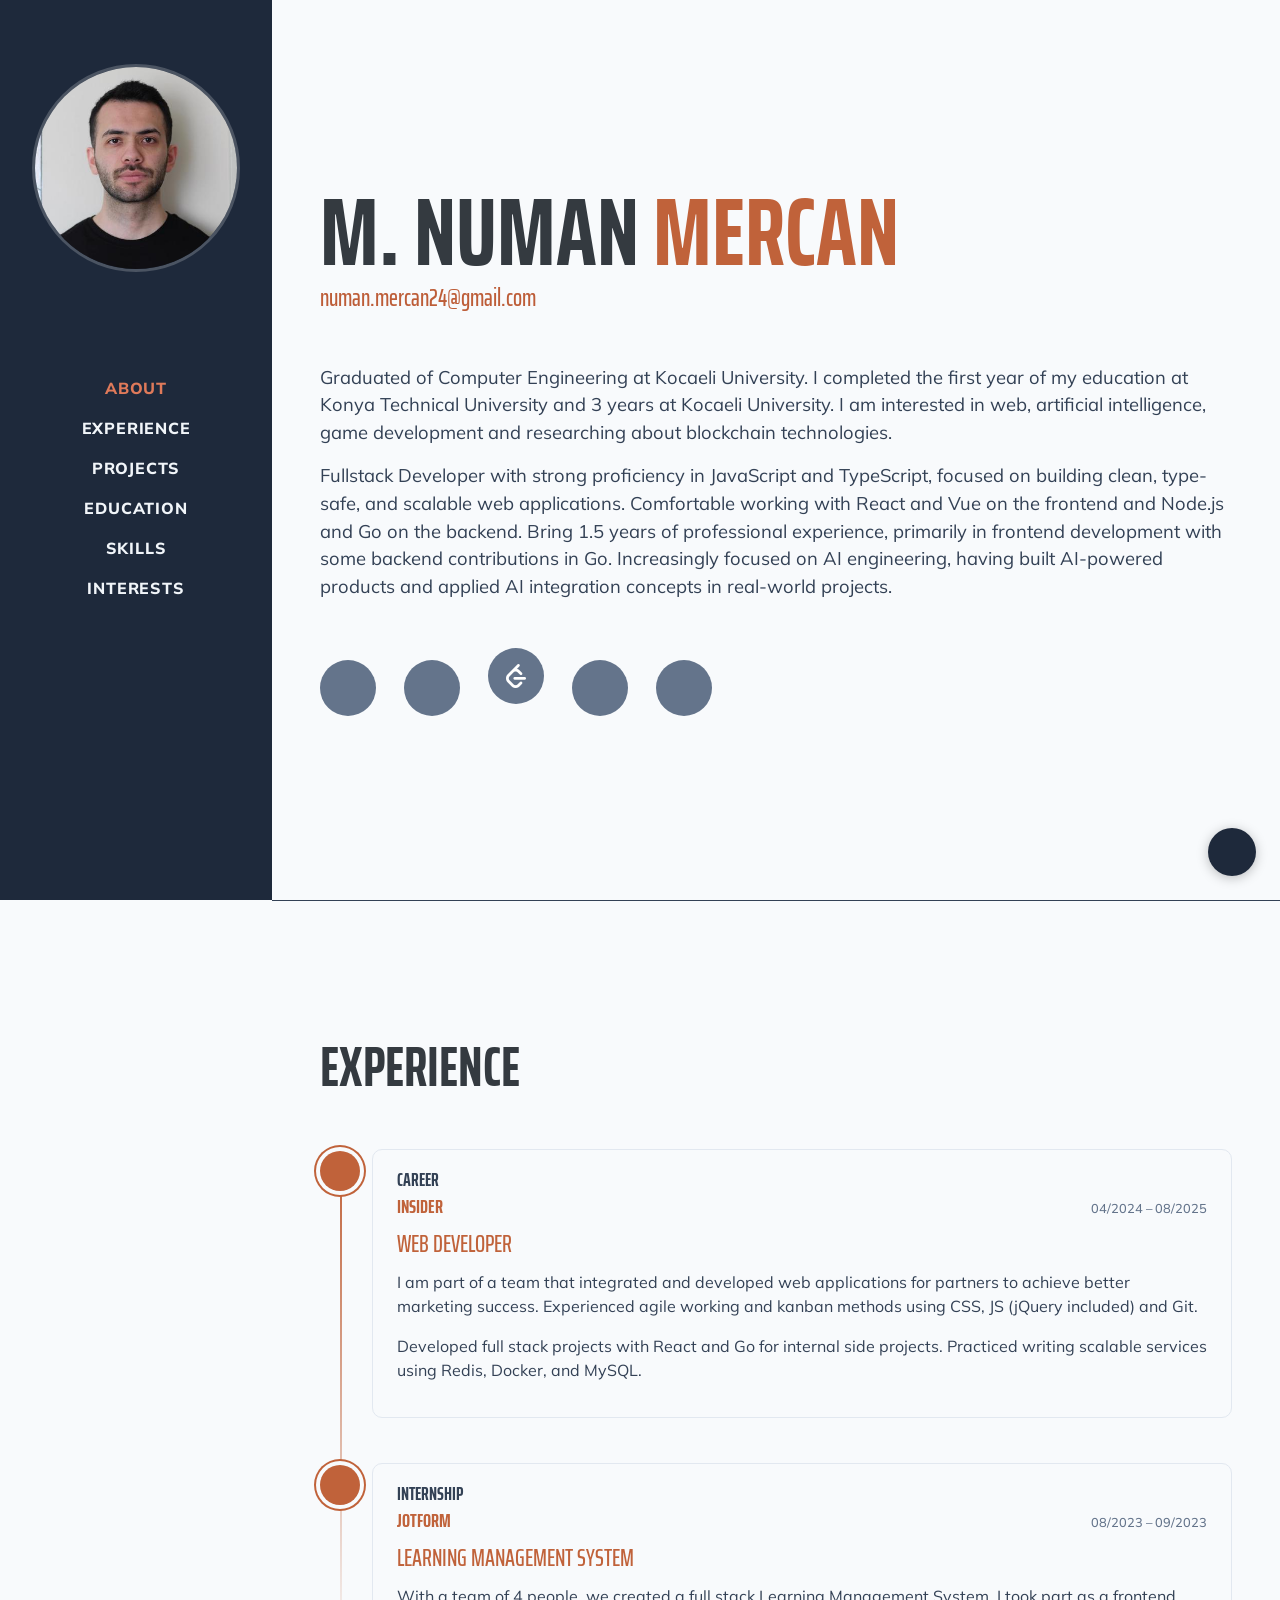
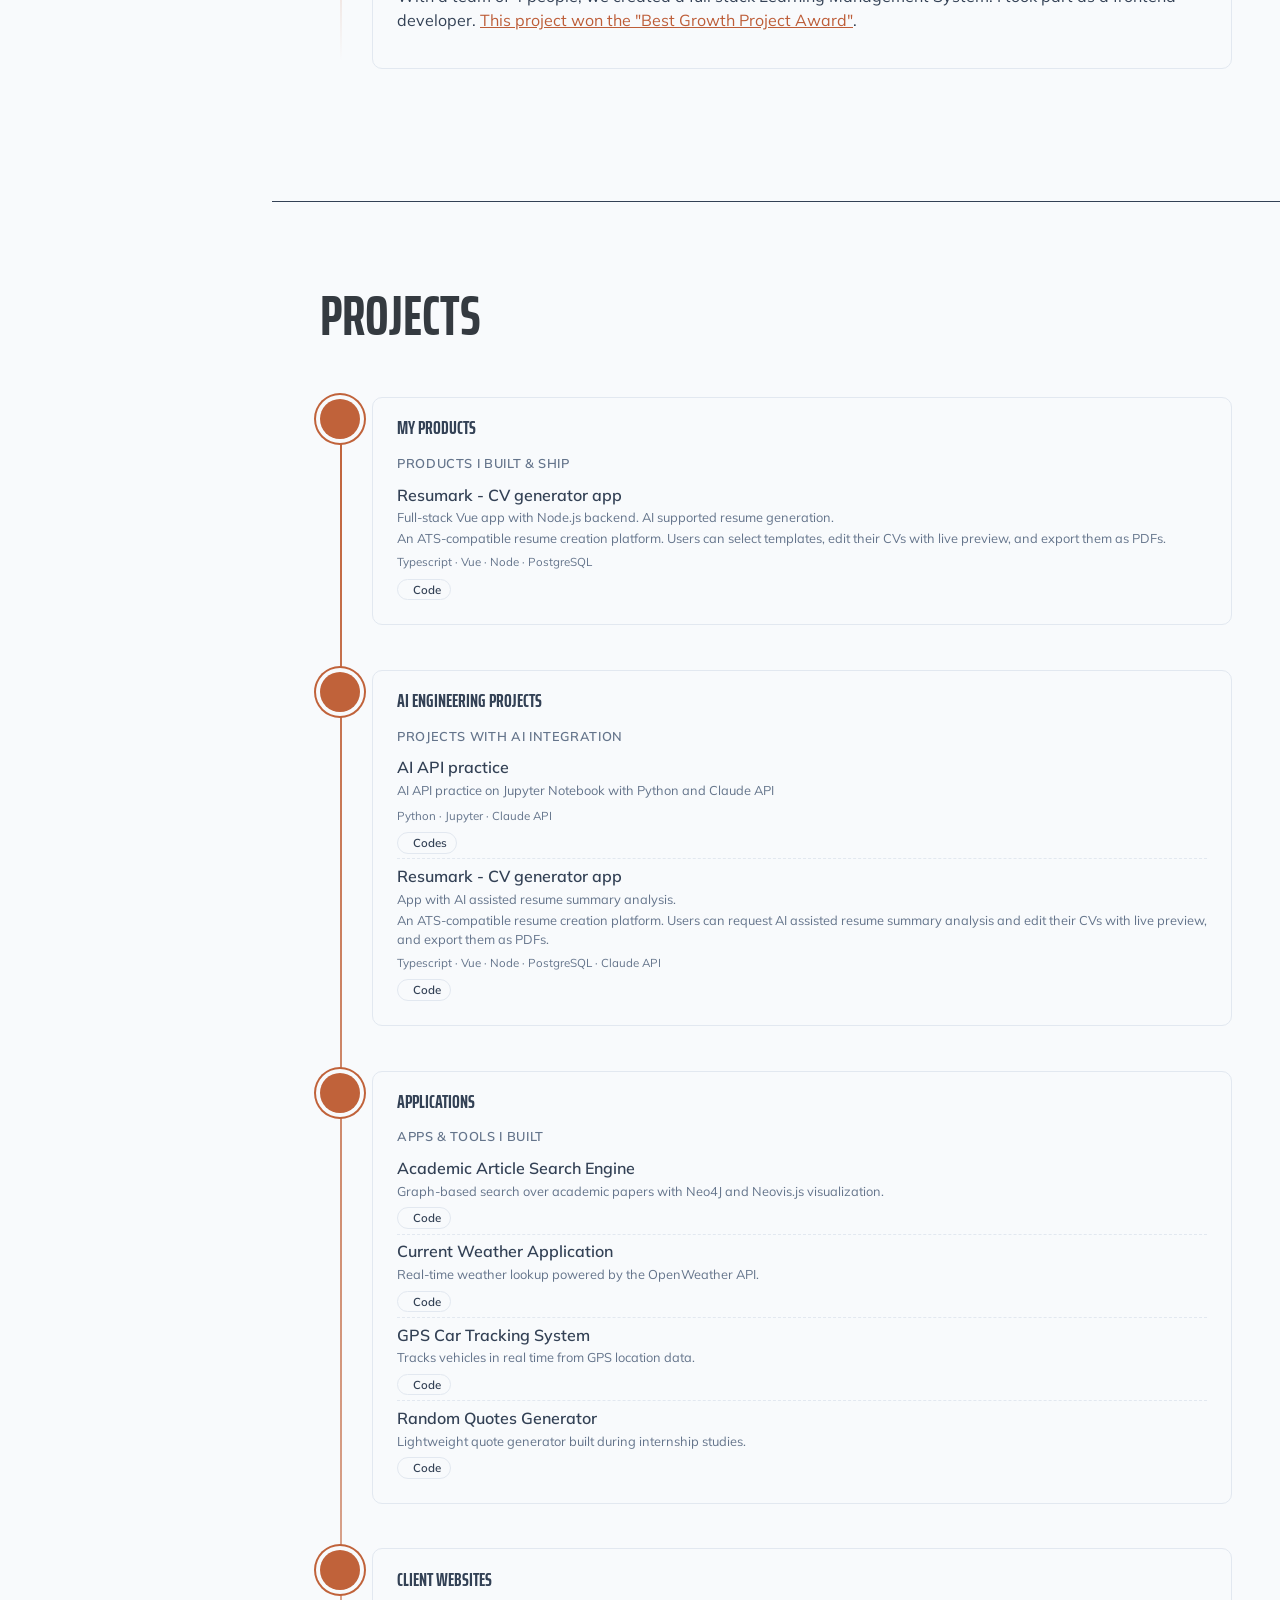
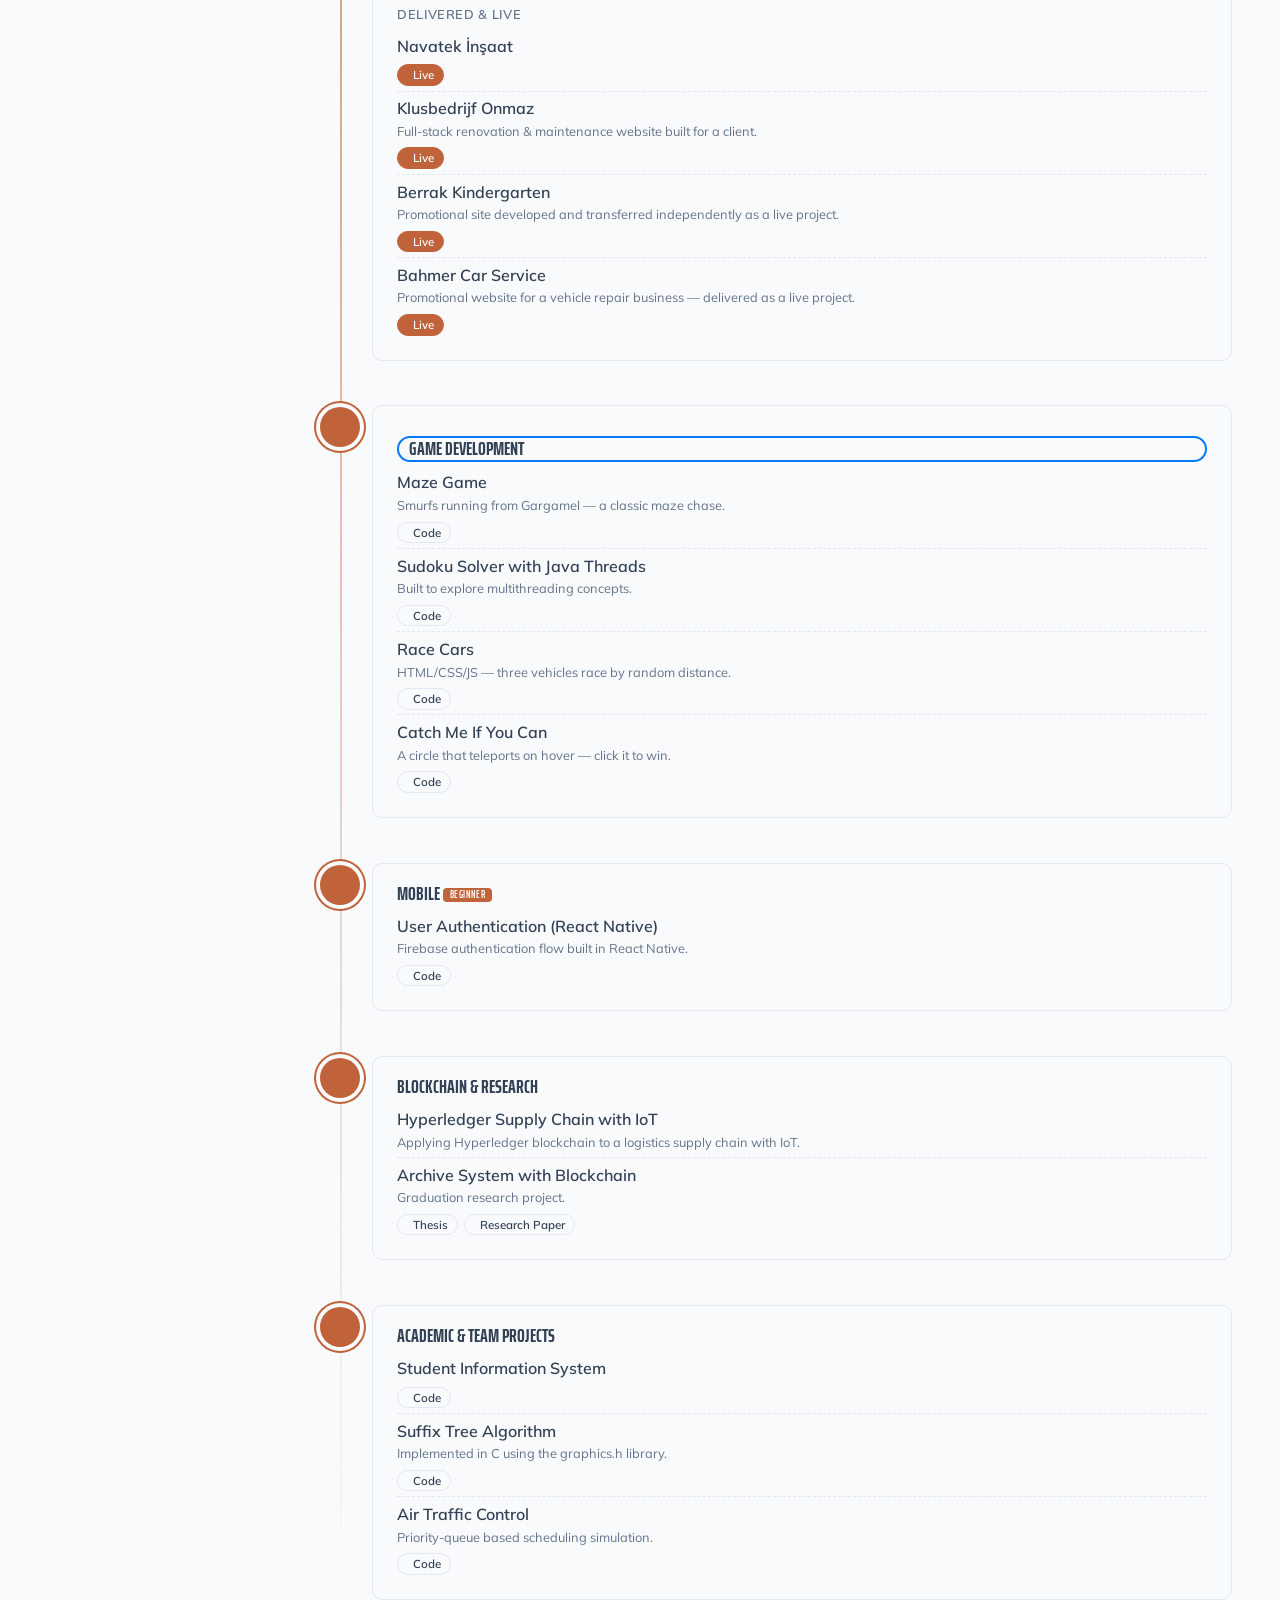
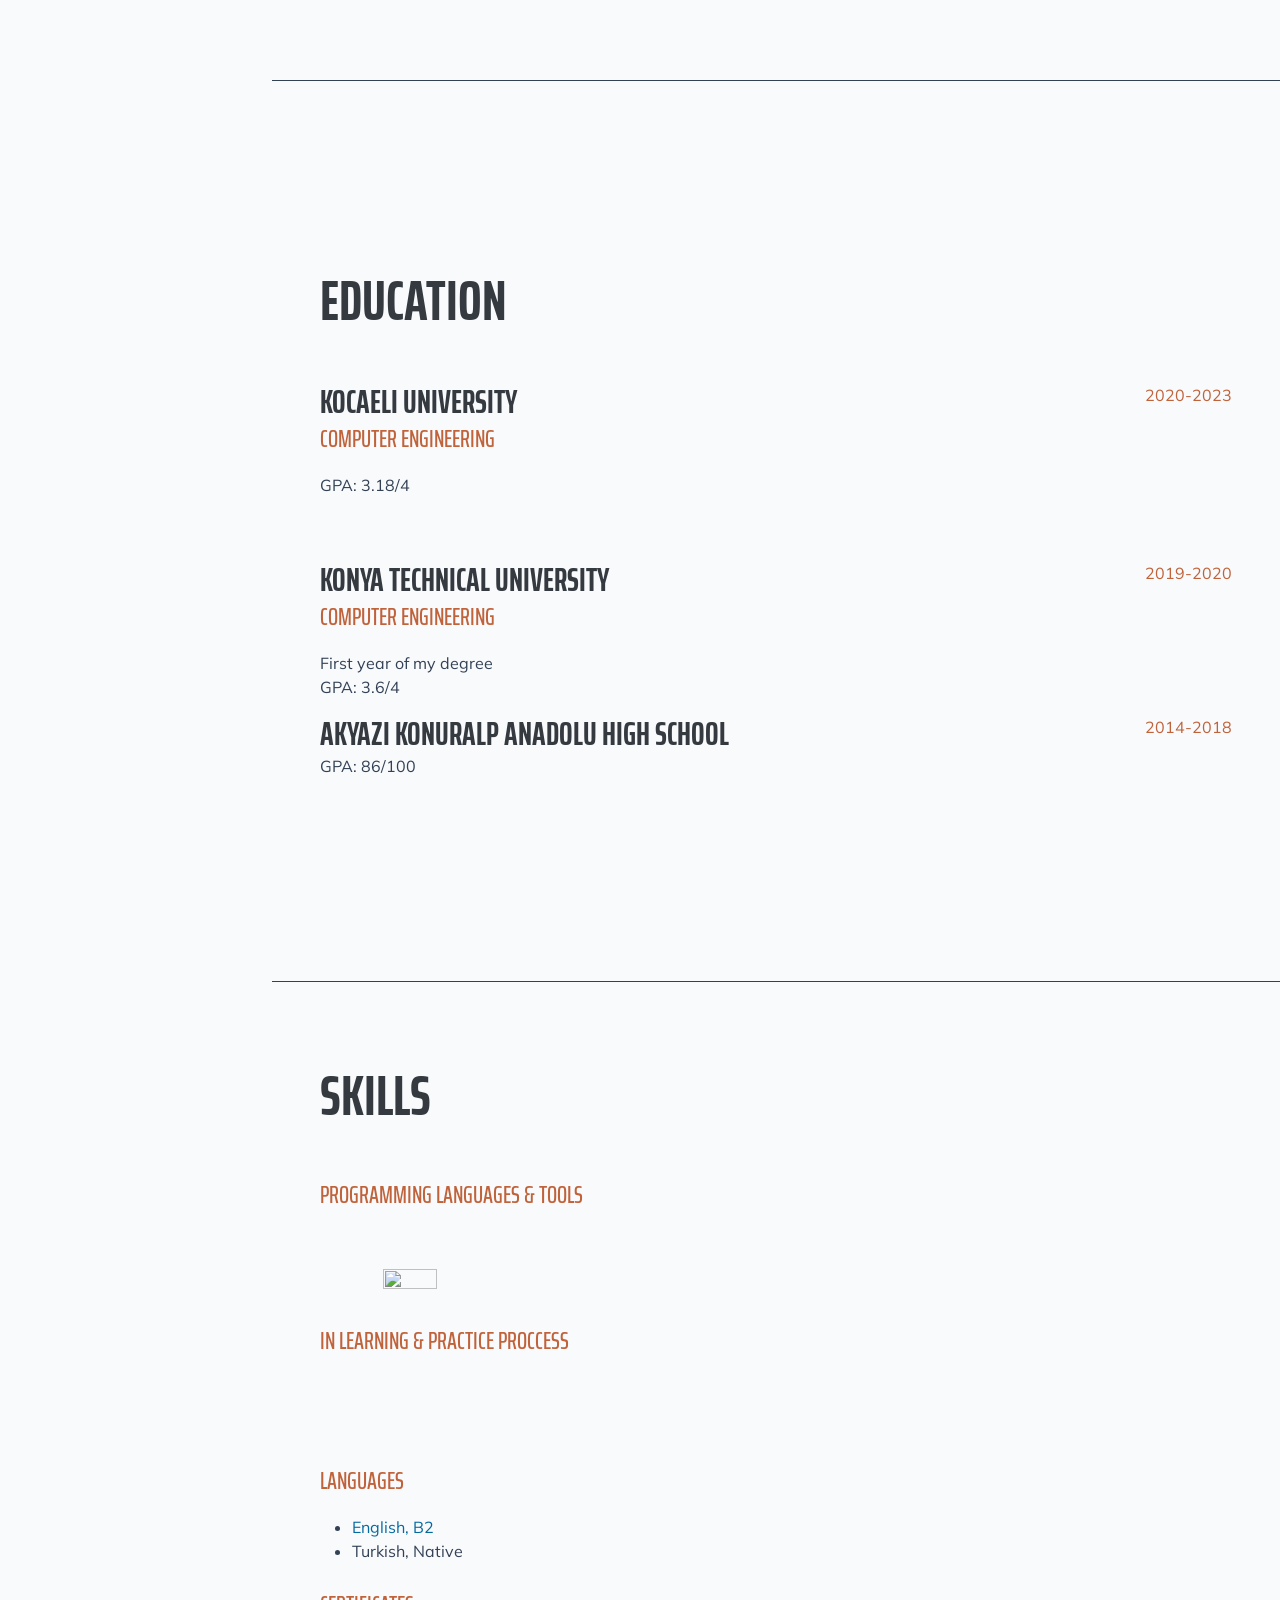
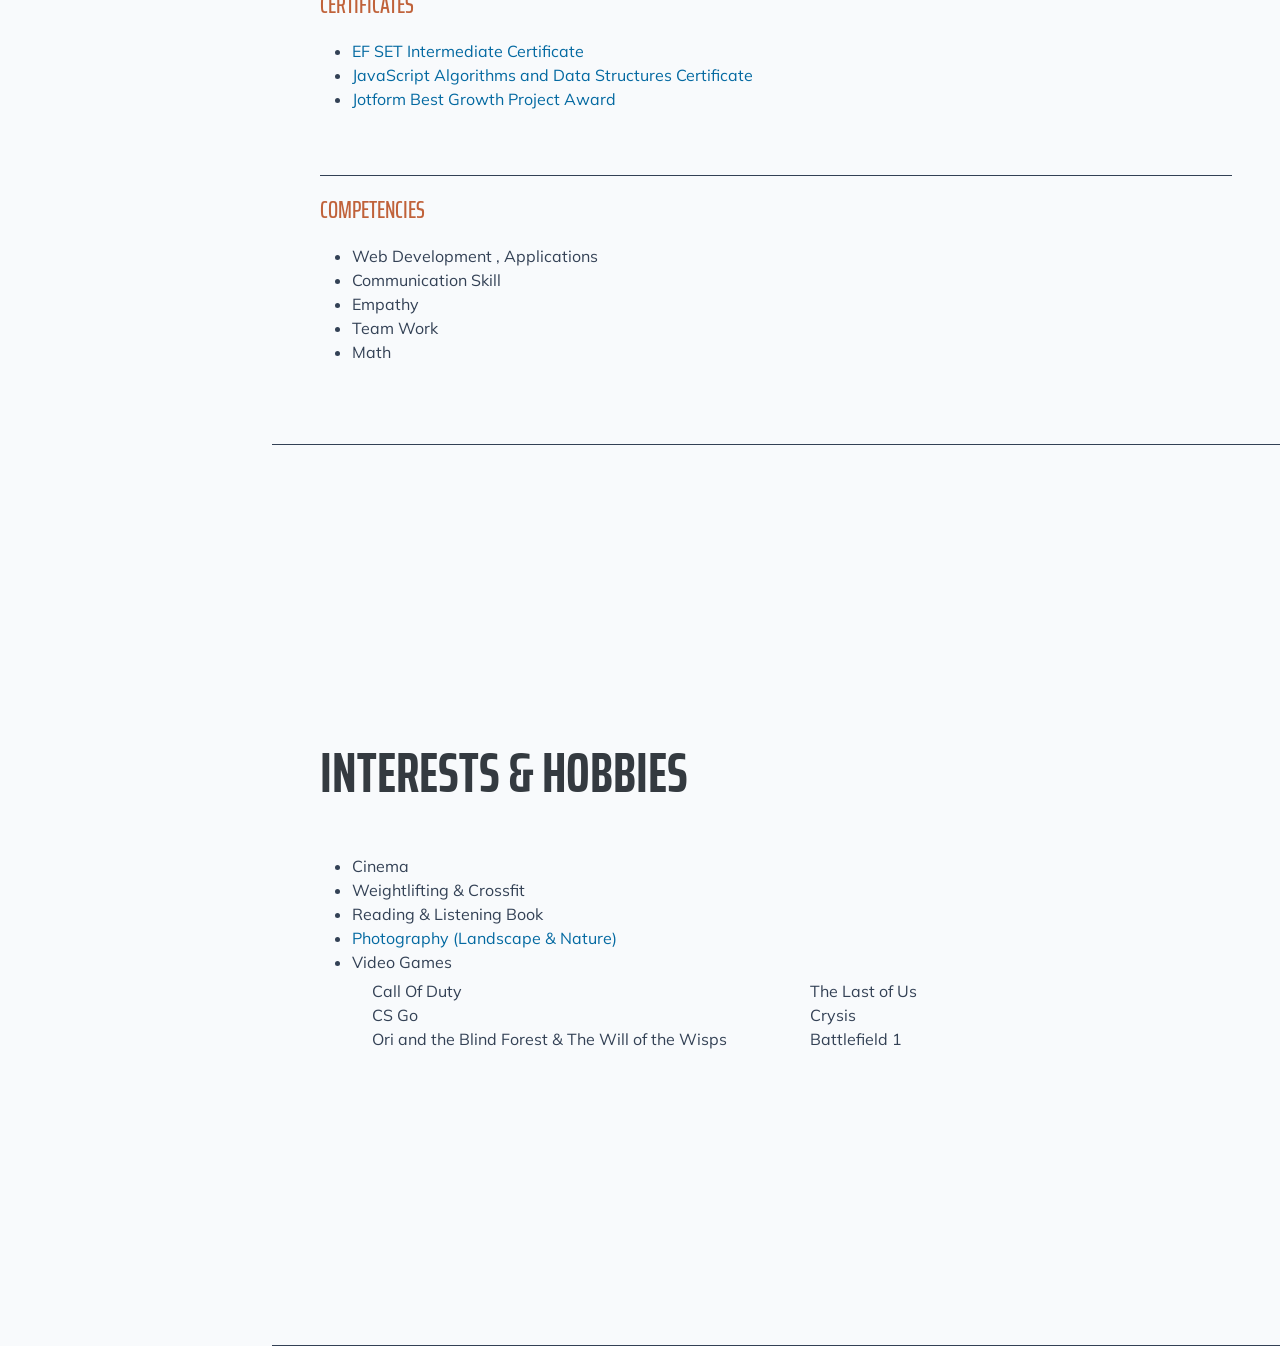
==== index.html @ 76cd4300 "chore: AI eng section icons changed" ====
<!doctype html>
<html lang="en">
  <head>
    <meta charset="utf-8" />
    <meta
      name="viewport"
      content="width=device-width, initial-scale=1, shrink-to-fit=no"
    />
    <meta name="description" content="" />
    <meta name="author" content="" />
    <title>My Portfolio</title>
    <link rel="icon" type="image/x-icon" href="assets/img/favicon.ico" />
    <!-- Font Awesome icons (free version)-->
    <script
      src="https://use.fontawesome.com/releases/v6.1.0/js/all.js"
      crossorigin="anonymous"
    ></script>
    <!-- Google fonts-->
    <link
      href="https://fonts.googleapis.com/css?family=Saira+Extra+Condensed:500,700"
      rel="stylesheet"
      type="text/css"
    />
    <link
      href="https://fonts.googleapis.com/css?family=Muli:400,400i,800,800i"
      rel="stylesheet"
      type="text/css"
    />
    <link
      href="https://cdn.jsdelivr.net/npm/@coreui/coreui@5.3.1/dist/css/coreui.min.css"
      rel="stylesheet"
      integrity="sha384-PDUiPu3vDllMfrUHnurV430Qg8chPZTNhY8RUpq89lq22R3PzypXQifBpcpE1eoB"
      crossorigin="anonymous"
    />
    <!-- Core theme CSS (includes Bootstrap)-->
    <link href="css/styles.css" rel="stylesheet" />
    <!-- Light/Dark theme overrides -->
    <link href="css/theme.css" rel="stylesheet" />

    <link
      rel="stylesheet"
      href="https://cdn.jsdelivr.net/gh/devicons/devicon@v2.15.1/devicon.min.css"
    />
    <style>
      @keyframes partyColors {
        0% {
          background-color: rgba(255, 0, 0, 0.3);
        }

        20% {
          background-color: rgba(255, 255, 0, 0.3);
        }

        40% {
          background-color: rgba(0, 255, 0, 0.3);
        }

        60% {
          background-color: rgba(0, 255, 255, 0.3);
        }

        80% {
          background-color: rgba(0, 0, 255, 0.3);
        }

        100% {
          background-color: rgba(255, 0, 255, 0.3);
        }
      }

      #gameDev {
        position: relative;
        margin-top: 10px;
        padding-left: 10px;
        border: 2px solid #007bff;
        border-radius: 15px;
      }

      #gameDev::before {
        content: "";
        position: absolute;
        top: 0;
        left: 0;
        right: 0;
        bottom: 0;
        animation: partyColors 2s linear infinite;
        z-index: -1;
        transition: all 0.3s ease;
        border: 2px solid #007bff;
        border-radius: 15px;
      }

      #gameDev:hover::before {
        animation-duration: 20s;
        background-color: rgba(74, 74, 74, 0.1);
      }
    </style>
  </head>

  <body id="page-top">
    <!-- Navigation-->
    <nav
      class="navbar navbar-expand-lg navbar-dark bg-primary fixed-top"
      id="sideNav"
    >
      <a
        class="navbar-brand js-scroll-trigger"
        id="profilfoto"
        href="#page-top"
      >
        <span class="d-block d-lg-none">Numan Mercan</span>
        <span class="d-none d-lg-block"
          ><img
            class="img-fluid img-profile rounded-circle mx-auto mb-2"
            src="assets/img/MNM.jpg"
            alt="..."
        /></span>
      </a>
      <button
        class="navbar-toggler"
        type="button"
        data-bs-toggle="collapse"
        data-bs-target="#navbarResponsive"
        aria-controls="navbarResponsive"
        aria-expanded="false"
        aria-label="Toggle navigation"
      >
        <span class="navbar-toggler-icon"></span>
      </button>
      <div class="collapse navbar-collapse" id="navbarResponsive">
        <ul class="navbar-nav">
          <li class="nav-item">
            <a class="nav-link js-scroll-trigger" href="#about">About</a>
          </li>
          <li class="nav-item">
            <a class="nav-link js-scroll-trigger" href="#experience"
              >Experience</a
            >
          </li>
          <li class="nav-item">
            <a class="nav-link js-scroll-trigger" href="#projects">Projects</a>
          </li>
          <li class="nav-item">
            <a class="nav-link js-scroll-trigger" href="#education"
              >Education</a
            >
          </li>
          <li class="nav-item">
            <a class="nav-link js-scroll-trigger" href="#skills">Skills</a>
          </li>
          <li class="nav-item">
            <a class="nav-link js-scroll-trigger" href="#interests"
              >Interests</a
            >
          </li>
        </ul>
      </div>
    </nav>
    <!-- Page Content-->
    <div class="container-fluid p-0">
      <!-- About-->
      <section class="resume-section" id="about">
        <div class="resume-section-content">
          <h1 class="mb-0">
            M. Numan
            <span class="text-primary">MERCAN</span>
          </h1>
          <div class="subheading mb-5">
            <a
              href="mailto:name@email.com"
              style="text-decoration: none; text-transform: lowercase"
              >numan.mercan24@gmail.com</a
            >
          </div>
          <p class="lead mb-3">
            Graduated of Computer Engineering at Kocaeli University. I completed
            the first year of my education at Konya Technical University and 3
            years at Kocaeli University. I am interested in web, artificial intelligence, game
            development and researching about blockchain technologies.
          </p>
          <p class="lead mb-5">
            Fullstack Developer with strong proficiency in JavaScript and TypeScript, focused on building clean, type-safe, and scalable web applications. Comfortable working with React and Vue on the frontend and Node.js and Go on the backend. Bring 1.5 years of professional experience, primarily in frontend development with some backend contributions in Go. Increasingly focused on AI engineering, having built AI-powered products and applied AI integration concepts in real-world projects.
          </p>
          <div class="social-icons">
            <a
              class="social-icon"
              id="social1"
              href="https://www.linkedin.com/in/mnmercan/"
              target="_blank"
              ><i class="fab fa-linkedin-in"></i
            ></a>
            <a
              class="social-icon"
              id="social2"
              href="https://github.com/mnumanmercan"
              target="_blank"
              ><i class="fab fa-github"></i
            ></a>
            <a
              class="social-icon"
              id="social5"
              href="https://leetcode.com/u/MNMercan/"
              target="_blank"
            >
              <img src="assets/img/icons8-leetcode-24.png" />
            </a>
            <a
              class="social-icon"
              id="social3"
              href="https://twitter.com/mnumanmercan"
              target="_blank"
              ><i class="fab fa-twitter"></i
            ></a>
            <a
              class="social-icon"
              id="social4"
              href="https://flowcv.com/resume/ang9v04qt7"
              target="_blank"
              ><i class="fas fa-file"></i
            ></a>
          </div>
        </div>
      </section>
      <hr class="m-0" />
      <!-- Experience-->
      <section class="resume-section" id="experience">
        <div class="resume-section-content">
          <h2 class="mb-5">Experience</h2>

          <div class="timeline">
            <!-- Career -->
            <div class="timeline-item">
              <div class="timeline-dot"><i class="fas fa-briefcase"></i></div>
              <div class="timeline-content">
                <h3 class="timeline-title">Career</h3>
                <div class="timeline-company-row">
                  <h4 class="timeline-company">Insider</h4>
                  <span class="timeline-date"
                    >04/2024 – 08/2025
                </div>
                <div class="subheading mb-2">Web Developer</div>
                <p>
                  I am part of a team that integrated and developed web
                  applications for partners to achieve better marketing success.
                  Experienced agile working and kanban methods using CSS, JS
                  (jQuery included) and Git.
                </p>
                <p>
                  Developed full stack projects with React and Go for internal
                  side projects. Practiced writing scalable services using
                  Redis, Docker, and MySQL.
                </p>
              </div>
            </div>

            <!-- Internship -->
            <div class="timeline-item">
              <div class="timeline-dot">
                <i class="fas fa-user-graduate"></i>
              </div>
              <div class="timeline-content">
                <h3 class="timeline-title">Internship</h3>
                <div class="timeline-company-row">
                  <h4 class="timeline-company">JOTFORM</h4>
                  <span class="timeline-date"
                    >08/2023 – 09/2023
                </div>
                <div class="subheading mb-2">Learning Management System</div>
                <p>
                  With a team of 4 people, we created a full stack Learning
                  Management System. I took part as a frontend developer.
                  <a
                    style="text-decoration: underline"
                    href="https://www.youtube.com/watch?v=4mUhRrMaXIA&ab_channel=Numan"
                    target="_blank"
                    >This project won the "Best Growth Project Award"</a
                  >.
                </p>
              </div>
            </div>
          </div>
          <!-- /.timeline -->
        </div>
      </section>
      <hr class="m-0" />
      <!-- Projects-->
      <section class="resume-section" id="projects">
        <div class="resume-section-content">
          <h2 class="mb-5">Projects</h2>

          <div class="timeline">
            <!-- Live Products -->
            <div class="timeline-item">
              <div class="timeline-dot"><i class="fas fa-box-open"></i></div>
              <div class="timeline-content">
                <h3 class="timeline-title">My Products</h3>
                <p class="timeline-subhead">Products I Built &amp; Ship</p>

                <ul class="timeline-list">
                  <li class="has-preview">
                    <span class="proj-title">Resumark - CV generator app</span>
                    <span class="timeline-note"
                      >Full-stack Vue app with Node.js backend. AI supported
                      resume generation.</span
                    >
                    <span class="timeline-note">An ATS-compatible resume creation platform. Users can select templates, edit their CVs with live preview, and export them as PDFs.</span>
                    <span class="proj-stack"
                      >Typescript · Vue · Node · PostgreSQL</span
                    >
                    <span class="proj-tags">
                      <a
                        class="proj-tag proj-code"
                        href="https://github.com/mnumanmercan/CV-generate"
                        target="_blank"
                        rel="noopener noreferrer"
                        ><i class="fab fa-github"></i> Code</a
                      >
                    </span>
                    <img
                      class="proj-preview"
                      src="assets/img/cv-gif.webp"
                      alt="Resumark CV generator preview"
                      loading="lazy"
                    />
                  </li>
                </ul>
              </div>
            </div>

            <div class="timeline-item">
              <div class="timeline-dot"><i class="fas fa-brain"></i></div>
              <div class="timeline-content">
                <h3 class="timeline-title">AI Engineering Projects</h3>
                <p class="timeline-subhead">Projects with AI integration</p>

                <ul class="timeline-list">
                  <li>
                    <span class="proj-title">AI API practice</span>
                    <span class="timeline-note"
                      >AI API practice on Jupyter Notebook with Python and Claude API</span
                    >
                    <span class="timeline-note"></span>
                    <span class="proj-stack"
                      >Python · Jupyter · Claude API</span
                    >
                    <span class="proj-tags">
                      <a
                        class="proj-tag proj-code"
                        href="https://github.com/mnumanmercan/AI-API-Practice"
                        target="_blank"
                        rel="noopener noreferrer"
                        ><i class="fab fa-github"></i> Codes</a
                      >
                    </span>
                  </li>
                  <li class="has-preview">
                    <span class="proj-title">Resumark - CV generator app</span>
                    <span class="timeline-note"
                      >App with AI assisted resume summary analysis.</span
                    >
                    <span class="timeline-note">An ATS-compatible resume creation platform. Users can request AI assisted resume summary analysis and edit their CVs with live preview, and export them as PDFs.</span>
                    <span class="proj-stack"
                      >Typescript · Vue · Node · PostgreSQL · Claude API</span
                    >
                    <span class="proj-tags">
                      <a
                        class="proj-tag proj-code"
                        href="https://github.com/mnumanmercan/CV-generate"
                        target="_blank"
                        rel="noopener noreferrer"
                        ><i class="fab fa-github"></i> Code</a
                      >
                    </span>
                    <img
                      class="proj-preview"
                      src="assets/img/cv-gif.webp"
                      alt="Resumark CV generator preview"
                      loading="lazy"
                    />
                  </li>
                </ul>
              </div>
            </div>
            <!-- Applications -->
            <div class="timeline-item">
              <div class="timeline-dot"><i class="fas fa-rocket"></i></div>
              <div class="timeline-content">
                <h3 class="timeline-title">Applications</h3>
                <p class="timeline-subhead">Apps &amp; Tools I Built</p>

                <!-- ADD NEW APPS HERE — copy this <li> and fill in the blanks.
                   Keep the "Live" tag only if the app is deployed; otherwise remove it.
              <li>
                <span class="proj-title">App Name</span>
                <span class="timeline-note">One line on what it does.</span>
                <span class="proj-stack">React · Node · PostgreSQL</span>
                <span class="proj-tags">
                  <a class="proj-tag proj-live" href="LIVE_URL" target="_blank" rel="noopener noreferrer"><i class="fas fa-arrow-up-right-from-square"></i> Live</a>
                  <a class="proj-tag proj-code" href="GITHUB_URL" target="_blank" rel="noopener noreferrer"><i class="fab fa-github"></i> Code</a>
                </span>
              </li>
              -->

                <ul class="timeline-list">
                  <li>
                    <span class="proj-title"
                      >Academic Article Search Engine</span
                    >
                    <span class="timeline-note"
                      >Graph-based search over academic papers with Neo4J and
                      Neovis.js visualization.</span
                    >
                    <span class="proj-tags">
                      <a
                        class="proj-tag proj-code"
                        href="https://github.com/MNMercan/Neo4J"
                        target="_blank"
                        rel="noopener noreferrer"
                        ><i class="fab fa-github"></i> Code</a
                      >
                    </span>
                  </li>
                  <li>
                    <span class="proj-title">Current Weather Application</span>
                    <span class="timeline-note"
                      >Real-time weather lookup powered by the OpenWeather
                      API.</span
                    >
                    <span class="proj-tags">
                      <a
                        class="proj-tag proj-code"
                        href="https://github.com/MNMercan/CurrentWeatherApp"
                        target="_blank"
                        rel="noopener noreferrer"
                        ><i class="fab fa-github"></i> Code</a
                      >
                    </span>
                  </li>
                  <li>
                    <span class="proj-title">GPS Car Tracking System</span>
                    <span class="timeline-note"
                      >Tracks vehicles in real time from GPS location
                      data.</span
                    >
                    <span class="proj-tags">
                      <a
                        class="proj-tag proj-code"
                        href="https://github.com/MNMercan/GPSCarTracking"
                        target="_blank"
                        rel="noopener noreferrer"
                        ><i class="fab fa-github"></i> Code</a
                      >
                    </span>
                  </li>
                  <li>
                    <span class="proj-title">Random Quotes Generator</span>
                    <span class="timeline-note"
                      >Lightweight quote generator built during internship
                      studies.</span
                    >
                    <span class="proj-tags">
                      <a
                        class="proj-tag proj-code"
                        href="https://github.com/MNMercan/StajCalismalarim/tree/master/Random-Quotes"
                        target="_blank"
                        rel="noopener noreferrer"
                        ><i class="fab fa-github"></i> Code</a
                      >
                    </span>
                  </li>
                </ul>
              </div>
            </div>

            <!-- Client Websites -->
            <div class="timeline-item">
              <div class="timeline-dot"><i class="fas fa-globe"></i></div>
              <div class="timeline-content">
                <h3 class="timeline-title">Client Websites</h3>
                <p class="timeline-subhead">Delivered &amp; Live</p>
                <ul class="timeline-list">
                  <li>
                    <span class="proj-title">Navatek İnşaat</span>
                    <span class="timeline-note"></span>
                    <span class="proj-tags">
                      <a
                        class="proj-tag proj-live"
                        href="https://navatekinsaat.com/"
                        target="_blank"
                        rel="noopener noreferrer"
                        ><i class="fas fa-arrow-up-right-from-square"></i>
                        Live</a
                      >
                    </span>
                  </li>
                  <li>
                    <span class="proj-title">Klusbedrijf Onmaz</span>
                    <span class="timeline-note"
                      >Full-stack renovation &amp; maintenance website built for
                      a client.</span
                    >
                    <span class="proj-tags">
                      <a
                        class="proj-tag proj-live"
                        href="https://www.klusbedrijfonmaz.nl/"
                        target="_blank"
                        rel="noopener noreferrer"
                        ><i class="fas fa-arrow-up-right-from-square"></i>
                        Live</a
                      >
                    </span>
                  </li>
                  <li>
                    <span class="proj-title">Berrak Kindergarten</span>
                    <span class="timeline-note"
                      >Promotional site developed and transferred independently
                      as a live project.</span
                    >
                    <span class="proj-tags">
                      <a
                        class="proj-tag proj-live"
                        href="http://özelberrakanaokulu.com/"
                        target="_blank"
                        rel="noopener noreferrer"
                        ><i class="fas fa-arrow-up-right-from-square"></i>
                        Live</a
                      >
                    </span>
                  </li>
                  <li>
                    <span class="proj-title">Bahmer Car Service</span>
                    <span class="timeline-note"
                      >Promotional website for a vehicle repair business —
                      delivered as a live project.</span
                    >
                    <span class="proj-tags">
                      <a
                        class="proj-tag proj-live"
                        href="https://bahmercarservice.com/"
                        target="_blank"
                        rel="noopener noreferrer"
                        ><i class="fas fa-arrow-up-right-from-square"></i>
                        Live</a
                      >
                    </span>
                  </li>
                </ul>
              </div>
            </div>

            <!-- Game Development -->
            <div class="timeline-item">
              <div class="timeline-dot"><i class="fas fa-gamepad"></i></div>
              <div class="timeline-content">
                <h3 class="timeline-title" id="gameDev">Game Development</h3>
                <ul class="timeline-list">
                  <li>
                    <span class="proj-title">Maze Game</span>
                    <span class="timeline-note"
                      >Smurfs running from Gargamel — a classic maze
                      chase.</span
                    >
                    <span class="proj-tags">
                      <a
                        class="proj-tag proj-code"
                        href="https://github.com/MNMercan/2020-21-Kou-ProLab-2.-D-nem-"
                        target="_blank"
                        rel="noopener noreferrer"
                        ><i class="fab fa-github"></i> Code</a
                      >
                    </span>
                  </li>
                  <li>
                    <span class="proj-title"
                      >Sudoku Solver with Java Threads</span
                    >
                    <span class="timeline-note"
                      >Built to explore multithreading concepts.</span
                    >
                    <span class="proj-tags">
                      <a
                        class="proj-tag proj-code"
                        href="https://github.com/MNMercan/2021-22-Kou-YazLab-1-2"
                        target="_blank"
                        rel="noopener noreferrer"
                        ><i class="fab fa-github"></i> Code</a
                      >
                    </span>
                  </li>
                  <li>
                    <span class="proj-title">Race Cars</span>
                    <span class="timeline-note"
                      >HTML/CSS/JS — three vehicles race by random
                      distance.</span
                    >
                    <span class="proj-tags">
                      <a
                        class="proj-tag proj-code"
                        href="https://github.com/MNMercan/HelloWorld"
                        target="_blank"
                        rel="noopener noreferrer"
                        ><i class="fab fa-github"></i> Code</a
                      >
                    </span>
                  </li>
                  <li>
                    <span class="proj-title">Catch Me If You Can</span>
                    <span class="timeline-note"
                      >A circle that teleports on hover — click it to win.</span
                    >
                    <span class="proj-tags">
                      <a
                        class="proj-tag proj-code"
                        href="https://github.com/MNMercan/HelloWorld"
                        target="_blank"
                        rel="noopener noreferrer"
                        ><i class="fab fa-github"></i> Code</a
                      >
                    </span>
                  </li>
                </ul>
              </div>
            </div>

            <!-- Mobile -->
            <div class="timeline-item">
              <div class="timeline-dot"><i class="fas fa-mobile-alt"></i></div>
              <div class="timeline-content">
                <h3 class="timeline-title">
                  Mobile <span class="timeline-badge">Beginner</span>
                </h3>
                <ul class="timeline-list">
                  <li>
                    <span class="proj-title"
                      >User Authentication (React Native)</span
                    >
                    <span class="timeline-note"
                      >Firebase authentication flow built in React Native.</span
                    >
                    <span class="proj-tags">
                      <a
                        class="proj-tag proj-code"
                        href="https://github.com/MNMercan/UserAuth-React-Native"
                        target="_blank"
                        rel="noopener noreferrer"
                        ><i class="fab fa-github"></i> Code</a
                      >
                    </span>
                  </li>
                </ul>
              </div>
            </div>

            <!-- Blockchain & Research -->
            <div class="timeline-item">
              <div class="timeline-dot"><i class="fas fa-link"></i></div>
              <div class="timeline-content">
                <h3 class="timeline-title">Blockchain &amp; Research</h3>
                <ul class="timeline-list">
                  <li>
                    <span class="proj-title"
                      >Hyperledger Supply Chain with IoT</span
                    >
                    <span class="timeline-note"
                      >Applying Hyperledger blockchain to a logistics supply
                      chain with IoT.</span
                    >
                  </li>
                  <li>
                    <span class="proj-title"
                      >Archive System with Blockchain</span
                    >
                    <span class="timeline-note"
                      >Graduation research project.</span
                    >
                    <span class="proj-tags">
                      <a
                        class="proj-tag proj-code"
                        href="https://drive.google.com/file/d/1ySFYwIdkOsarwWgIW1GIYYZiyvZXIVRv/view"
                        target="_blank"
                        rel="noopener noreferrer"
                        ><i class="fas fa-file-pdf"></i> Thesis</a
                      >
                      <a
                        class="proj-tag proj-code"
                        href="https://www.overleaf.com/read/xbrsxfxdprrf#2a75a8"
                        target="_blank"
                        rel="noopener noreferrer"
                        ><i class="fas fa-file-lines"></i> Research Paper</a
                      >
                    </span>
                  </li>
                </ul>
              </div>
            </div>

            <!-- Academic & Team Projects -->
            <div class="timeline-item">
              <div class="timeline-dot"><i class="fas fa-users"></i></div>
              <div class="timeline-content">
                <h3 class="timeline-title">Academic &amp; Team Projects</h3>
                <ul class="timeline-list">
                  <li>
                    <span class="proj-title">Student Information System</span>
                    <span class="proj-tags">
                      <a
                        class="proj-tag proj-code"
                        href="https://github.com/MNMercan/ProLab1-1-"
                        target="_blank"
                        rel="noopener noreferrer"
                        ><i class="fab fa-github"></i> Code</a
                      >
                    </span>
                  </li>
                  <li>
                    <span class="proj-title">Suffix Tree Algorithm</span>
                    <span class="timeline-note"
                      >Implemented in C using the graphics.h library.</span
                    >
                    <span class="proj-tags">
                      <a
                        class="proj-tag proj-code"
                        href="https://github.com/MNMercan/Prolab-1-2"
                        target="_blank"
                        rel="noopener noreferrer"
                        ><i class="fab fa-github"></i> Code</a
                      >
                    </span>
                  </li>
                  <li>
                    <span class="proj-title">Air Traffic Control</span>
                    <span class="timeline-note"
                      >Priority-queue based scheduling simulation.</span
                    >
                    <span class="proj-tags">
                      <a
                        class="proj-tag proj-code"
                        href="https://github.com/MNMercan/Prolab1-3"
                        target="_blank"
                        rel="noopener noreferrer"
                        ><i class="fab fa-github"></i> Code</a
                      >
                    </span>
                  </li>
                </ul>
              </div>
            </div>
          </div>
          <!-- /.timeline -->
        </div>
      </section>
      <hr class="m-0" />
      <!-- Education-->
      <section class="resume-section" id="education">
        <div class="resume-section-content">
          <h2 class="mb-5">Education</h2>

          <div
            class="d-flex flex-column flex-md-row justify-content-between mb-5"
          >
            <div class="flex-grow-1">
              <h3 class="mb-0">Kocaeli University</h3>
              <div class="subheading mb-3">Computer Engineering</div>
              <p>GPA: 3.18/4</p>
            </div>
            <div class="flex-shrink-0">
              <span class="text-primary">2020-2023</span>
            </div>
          </div>
          <div class="d-flex flex-column flex-md-row justify-content-between">
            <div class="flex-grow-1">
              <h3 class="mb-0">Konya Technical University</h3>
              <div class="subheading mb-3">Computer Engineering</div>
              <div>First year of my degree</div>
              <p>GPA: 3.6/4</p>
            </div>
            <div class="flex-shrink-0">
              <span class="text-primary">2019-2020</span>
            </div>
          </div>
          <div class="d-flex flex-column flex-md-row justify-content-between">
            <div class="flex-grow-1">
              <h3 class="mb-0">Akyazi Konuralp Anadolu High School</h3>
              <p>GPA: 86/100</p>
            </div>
            <div class="flex-shrink-0">
              <span class="text-primary">2014-2018</span>
            </div>
          </div>
        </div>
      </section>
      <hr class="m-0" />
      <!-- Skills-->
      <section class="resume-section" id="skills">
        <div class="resume-section-content">
          <h2 class="mb-5">Skills</h2>
          <div class="subheading mb-3">Programming Languages & Tools</div>
          <ul class="list-inline dev-icons">
            <li class="list-inline-item">
              <i class="fab fa-html5" style="color: #e54c21"></i>
            </li>
            <li class="list-inline-item">
              <i class="fab fa-css3-alt" style="color: #2449d8"></i>
            </li>
            <li class="list-inline-item">
              <i class="fab fa-bootstrap" style="color: #7852b3"></i>
            </li>
            <li class="list-inline-item">
              <i class="" style="vertical-align: 0.125em"
                ><img
                  width="54px"
                  height="100%"
                  src="./assets/img/Tailwind_CSS_Logo.svg"
                  alt=""
              /></i>
            </li>
            <li class="list-inline-item">
              <i class="fab fa-js-square" style="color: #323330"></i>
            </li>
            <li class="list-inline-item">
              <i class="fab fa-react" style="color: #5ed3f3"></i>
            </li>
            <li class="list-inline-item">
              <i class="fab fa-node-js" style="color: #89bb3c"></i>
            </li>
            <li class="list-inline-item">
              <i class="fab fa-java" style="color: #4f7b99"></i>
            </li>
            <li class="list-inline-item">
              <i class="fab fa-git" style="color: #3a2b00"></i>
            </li>
            <li class="list-inline-item">
              <i class="fab fa-github" style="color: #202020"></i>
            </li>
          </ul>
          <div class="subheading mb-3">In Learning & Practice Proccess</div>
          <ul class="list-inline dev-icons">
            <li class="list-inline-item">
              <i class="fab fa-ethereum" style="color: #5f658b"></i>
            </li>
            <li class="list-inline-item">
              <i class="devicon-solidity-plain"></i>
            </li>
            <li class="list-inline-item">
              <i class="fab fa-docker" style="color: #009bc6"></i>
            </li>
            <li class="list-inline-item">
              <i class="fab fa-vuejs"></i>
            </li>
            <li class="list-inline-item">
              <i class="fab fa-golang" style="color: #01aed8"></i>
            </li>
          </ul>
          <div class="subheading mb-3">Languages</div>
          <ul class="fa-ul mb-0">
            <li>
              <span class="fa-li"><i class="fas fa-check"></i></span>
              <a
                class="projectLinks"
                href="https://www.efset.org/cert/qF9gEy"
                target="_blank"
                >English, B2</a
              >
            </li>
            <li>
              <span class="fa-li"><i class="fas fa-check"></i></span>
              Turkish, Native
            </li>
          </ul>
          <br />
          <div class="subheading mb-3">Certificates</div>
          <ul class="fa-ul mb-0">
            <li>
              <span class="fa-li"><i class="fas fa-check"></i></span>
              <a
                class="projectLinks"
                href="https://www.efset.org/cert/qF9gEy"
                target="_blank"
                >EF SET Intermediate Certificate</a
              >
            </li>
            <li>
              <span class="fa-li"><i class="fas fa-check"></i></span>
              <a
                class="projectLinks"
                href="https://www.freecodecamp.org/certification/numanmercan/javascript-algorithms-and-data-structures"
                target="_blank"
                >JavaScript Algorithms and Data Structures Certificate</a
              >
            </li>
            <li>
              <span class="fa-li"><i class="fas fa-check"></i></span>
              <a
                class="projectLinks"
                href="https://www.jotform.com/pdf-view/473d855fee"
                target="_blank"
                >Jotform Best Growth Project Award</a
              >
            </li>
          </ul>
          <br /><br />
          <hr />
          <div class="subheading mb-3">Competencies</div>
          <ul class="fa-ul mb-0">
            <li>
              <span class="fa-li"><i class="fas fa-check"></i></span>
              Web Development , Applications
            </li>
            <li>
              <span class="fa-li"><i class="fas fa-check"></i></span>
              Communication Skill
            </li>
            <li>
              <span class="fa-li"><i class="fas fa-check"></i></span>
              Empathy
            </li>
            <li>
              <span class="fa-li"><i class="fas fa-check"></i></span>
              Team Work
            </li>
            <li>
              <span class="fa-li"><i class="fas fa-check"></i></span>
              Math
            </li>
          </ul>
        </div>
      </section>
      <hr class="m-0" />
      <!-- Interests-->
      <section class="resume-section" id="interests">
        <div class="resume-section-content">
          <h2 class="mb-5">Interests & Hobbies</h2>
          <ul class="fa-ul mb-0">
            <li>
              <span class="fa-li"><i class="fas fa-check"></i></span>
              Cinema
            </li>
            <li>
              <span class="fa-li"><i class="fas fa-check"></i></span>
              Weightlifting & Crossfit
            </li>
            <li>
              <span class="fa-li"><i class="fas fa-check"></i></span>
              Reading & Listening Book
            </li>
            <li>
              <span class="fa-li"><i class="fas fa-check"></i></span>
              <a class="projectLinks" href=""
                >Photography (Landscape & Nature)</a
              >
            </li>
            <li>
              <span class="fa-li"><i class="fas fa-check"></i></span>
              Video Games
              <ul
                style="
                  list-style-type: none;
                  padding-left: 20px;
                  margin-top: 5px;
                  columns: 2;
                  -webkit-columns: 2;
                  -moz-columns: 2;
                "
              >
                <li>Call Of Duty</li>
                <li>CS Go</li>
                <li>Ori and the Blind Forest & The Will of the Wisps</li>
                <li>The Last of Us</li>
                <li>Crysis</li>
                <li>Battlefield 1</li>
              </ul>
            </li>
          </ul>
        </div>
      </section>
      <hr class="m-0" />
      <!-- Awards-->
    </div>
    <!-- Theme toggle button -->
    <button class="theme-toggle" id="themeToggle" aria-label="Toggle theme">
      <i class="fas fa-moon"></i>
    </button>
    <!-- Bootstrap core JS-->
    <script src="https://cdn.jsdelivr.net/npm/bootstrap@5.1.3/dist/js/bootstrap.bundle.min.js"></script>
    <!-- Core theme JS-->
    <script src="js/scripts.js"></script>
  </body>
</html>
---- css/theme.css ----
/* ============================================================
   Theme: Light / Dark mode with CSS custom properties
   ============================================================ */

/* --- Light theme (default) --------------------------------- */
:root {
  --body-bg: #f8fafc;
  --body-color: #334155;
  --sidenav-bg: #1e293b;
  --nav-text: #f1f5f9;
  --nav-link-active: #e07a5a;
  --accent: #c0623a;
  --accent-rgb: 192, 98, 58;
  --social-icon-bg: #64748b;
  --social-icon-hover: #c0623a;
  --project-link: #0369a1;
  --hr-color: #e2e8f0;
  --subheading-color: #c0623a;
  --toggle-bg: #1e293b;
  --toggle-color: #f1f5f9;
}

/* --- Dark theme -------------------------------------------- */
[data-theme="dark"] {
  --body-bg: #0f172a;
  --body-color: #cbd5e1;
  --sidenav-bg: #020617;
  --nav-text: #e2e8f0;
  --nav-link-active: #e07a5a;
  --accent: #e07a5a;
  --accent-rgb: 224, 122, 90;
  --social-icon-bg: #334155;
  --social-icon-hover: #e07a5a;
  --project-link: #38bdf8;
  --hr-color: #1e293b;
  --subheading-color: #e07a5a;
  --toggle-bg: #f1f5f9;
  --toggle-color: #0f172a;
}

/* --- Smooth transitions ------------------------------------ */
body,
#sideNav,
.navbar,
section,
.resume-section,
.resume-section-content,
a,
.social-icon,
.subheading,
hr,
h1, h2, h3, h4, h5, h6,
p, li, span, div {
  transition: background-color 0.3s ease, color 0.3s ease, border-color 0.3s ease;
}

/* --- Bootstrap variable overrides -------------------------- */
:root,
[data-theme="dark"] {
  --bs-primary: var(--accent);
  --bs-primary-rgb: var(--accent-rgb);
}

/* --- Body -------------------------------------------------- */
body {
  background-color: var(--body-bg) !important;
  color: var(--body-color) !important;
}

/* --- Side nav ---------------------------------------------- */
#sideNav {
  background-color: var(--sidenav-bg) !important;
}

#sideNav .navbar-nav .nav-link {
  color: var(--nav-text) !important;
}

#sideNav .navbar-nav .nav-link:hover,
#sideNav .navbar-nav .nav-link.active {
  color: var(--nav-link-active) !important;
}

/* --- Text accent / primary --------------------------------- */
.text-primary {
  color: var(--accent) !important;
}

/* --- Subheadings ------------------------------------------- */
.subheading {
  color: var(--subheading-color) !important;
}

/* --- HR dividers ------------------------------------------- */
hr {
  border-color: var(--hr-color) !important;
  opacity: 1;
}

/* --- Social icons ------------------------------------------ */
.social-icons .social-icon {
  background-color: var(--social-icon-bg) !important;
}

.social-icons .social-icon:hover {
  background-color: var(--social-icon-hover) !important;
}

/* --- Project / external links ------------------------------ */
.projectLinks {
  color: var(--project-link) !important;
  text-decoration: none;
}

.projectLinks:hover {
  text-decoration: underline;
  opacity: 0.85;
}

/* --- Theme toggle button ----------------------------------- */
.theme-toggle {
  position: fixed;
  bottom: 24px;
  right: 24px;
  width: 48px;
  height: 48px;
  border-radius: 50%;
  border: none;
  background-color: var(--toggle-bg);
  color: var(--toggle-color);
  font-size: 1.2rem;
  cursor: pointer !important;
  z-index: 9999;
  display: flex;
  align-items: center;
  justify-content: center;
  box-shadow: 0 2px 12px rgba(0, 0, 0, 0.25);
  transition: background-color 0.3s ease, color 0.3s ease, transform 0.2s ease;
}

.theme-toggle:hover {
  transform: scale(1.1);
}

/* --- Cursor pointer on interactive elements ---------------- */
a,
button,
.theme-toggle {
  cursor: pointer !important;
}

/* ============================================================
   Timeline — Experience section
   ============================================================ */

.timeline {
  position: relative;
  padding-left: 2.5rem;
}

/* The vertical connecting line */
.timeline::before {
  content: '';
  position: absolute;
  left: 20px;
  top: 8px;
  bottom: 8px;
  width: 2px;
  background: linear-gradient(to bottom, var(--accent), transparent);
}

/* Individual timeline row */
.timeline-item {
  position: relative;
  margin-bottom: 2.8rem;
}

.timeline-item:last-child {
  margin-bottom: 0;
}

/* Dot / icon on the line */
.timeline-dot {
  position: absolute;
  left: -2.5rem;
  top: 2px;
  width: 40px;
  height: 40px;
  border-radius: 50%;
  background-color: var(--accent);
  color: #fff;
  display: flex;
  align-items: center;
  justify-content: center;
  font-size: 0.85rem;
  box-shadow: 0 0 0 4px var(--body-bg), 0 0 0 6px var(--accent);
  flex-shrink: 0;
  transition: transform 0.2s ease, box-shadow 0.2s ease;
  z-index: 1;
}

.timeline-item:hover .timeline-dot {
  transform: scale(1.12);
  box-shadow: 0 0 0 4px var(--body-bg), 0 0 0 7px var(--accent);
}

/* Content card */
.timeline-content {
  background-color: var(--body-bg);
  border: 1px solid var(--hr-color);
  border-radius: 10px;
  padding: 1.2rem 1.5rem;
  margin-left: 0.75rem;
  transition: border-color 0.3s ease, background-color 0.3s ease;
}

.timeline-item:hover .timeline-content {
  border-color: var(--accent);
}

.timeline-title {
  font-size: 1.15rem;
  font-weight: 700;
  margin-bottom: 0.25rem;
  color: var(--body-color);
}

.timeline-company-row {
  display: flex;
  align-items: baseline;
  justify-content: space-between;
  flex-wrap: wrap;
  gap: 0.25rem 0.75rem;
  margin-bottom: 0.5rem;
}

.timeline-company {
  font-size: 1.2rem;
  font-weight: 700;
  color: var(--accent);
  margin-bottom: 0;
}

.timeline-date {
  font-size: 0.8rem;
  font-weight: 500;
  color: var(--social-icon-bg);
  white-space: nowrap;
}

.timeline-duration {
  font-weight: 600;
  color: var(--accent);
}

.timeline-list {
  list-style: none;
  padding-left: 0;
  margin-bottom: 0;
}

.timeline-list li {
  padding: 0.3rem 0;
  border-bottom: 1px dashed var(--hr-color);
}

.timeline-list li:last-child {
  border-bottom: none;
}

.timeline-note {
  display: block;
  font-size: 0.8rem;
  color: var(--social-icon-bg);
  margin-top: 0.1rem;
}

.timeline-badge {
  display: inline-block;
  font-size: 0.65rem;
  font-weight: 600;
  background-color: var(--accent);
  color: #fff;
  border-radius: 4px;
  padding: 1px 7px;
  vertical-align: middle;
  letter-spacing: 0.04em;
  text-transform: uppercase;
}

/* Project entry: title + description + action tags */
.proj-title {
  display: block;
  font-weight: 600;
  color: var(--body-color);
}

/* Group a category's sub-heading with a small count/label */
.timeline-subhead {
  font-size: 0.8rem;
  font-weight: 600;
  text-transform: uppercase;
  letter-spacing: 0.05em;
  color: var(--social-icon-bg);
  margin: 0.9rem 0 0.3rem;
}

.timeline-list + .timeline-subhead {
  margin-top: 1.1rem;
}

/* Live / Code action tags */
.proj-tags {
  display: flex;
  flex-wrap: wrap;
  gap: 0.4rem;
  margin-top: 0.4rem;
}

.proj-tag {
  display: inline-flex;
  align-items: center;
  gap: 0.35rem;
  font-size: 0.72rem;
  font-weight: 600;
  line-height: 1;
  padding: 4px 9px;
  border-radius: 999px;
  text-decoration: none;
  border: 1px solid var(--hr-color);
  transition: transform 0.15s ease, border-color 0.2s ease, background-color 0.2s ease, color 0.2s ease;
}

.proj-tag i {
  font-size: 0.78rem;
}

.proj-tag:hover {
  transform: translateY(-1px);
}

.proj-tag.proj-live {
  color: #fff;
  background-color: var(--accent);
  border-color: var(--accent);
}

.proj-tag.proj-live:hover {
  filter: brightness(1.08);
}

.proj-tag.proj-code {
  color: var(--body-color);
  background-color: transparent;
}

.proj-tag.proj-code:hover {
  border-color: var(--accent);
  color: var(--accent);
}

/* Small tech-stack hint under a project */
.proj-stack {
  display: inline-block;
  font-size: 0.72rem;
  color: var(--social-icon-bg);
  margin-top: 0.3rem;
}

/* Hover preview popup (e.g. project GIF) */
.has-preview {
  position: relative;
}

.proj-preview {
  position: absolute;
  top: 0%;
  left: calc(50% + 18px);
  width: 200px;
  max-width: 38vw;
  border-radius: 10px;
  border: 1px solid var(--hr-color);
  background-color: var(--body-bg);
  box-shadow: 0 14px 34px rgba(0, 0, 0, 0.28);
  opacity: 0;
  visibility: hidden;
  pointer-events: none;
  transform: translateY(-50%) translateX(-10px) scale(0.96);
  transform-origin: left center;
  transition: opacity 0.3s ease, transform 0.3s cubic-bezier(0.22, 1, 0.36, 1), visibility 0.3s;
  z-index: 30;
}

/* Arrow marker pointing from the popup back to the list item */
.proj-preview::before {
  content: "";
  position: absolute;
  top: 50%;
  right: 100%;
  width: 0;
  height: 0;
  border-style: solid;
  border-width: 9px 10px 9px 0;
  border-color: transparent var(--hr-color) transparent transparent;
  transform: translateY(-50%);
}

/* Inner triangle to match the popup background (1px inset for the border) */
.proj-preview::after {
  content: "";
  position: absolute;
  top: 50%;
  right: calc(100% - 1px);
  width: 0;
  height: 0;
  border-style: solid;
  border-width: 8px 9px 8px 0;
  border-color: transparent var(--body-bg) transparent transparent;
  transform: translateY(-50%);
}

.has-preview:hover .proj-preview,
.has-preview:focus-within .proj-preview {
  opacity: 1;
  visibility: visible;
  transform: translateY(-50%) translateX(0) scale(1);
}

/* No room for a side popup on narrow screens */
@media (max-width: 991.98px) {
  .proj-preview {
    display: none;
  }
}
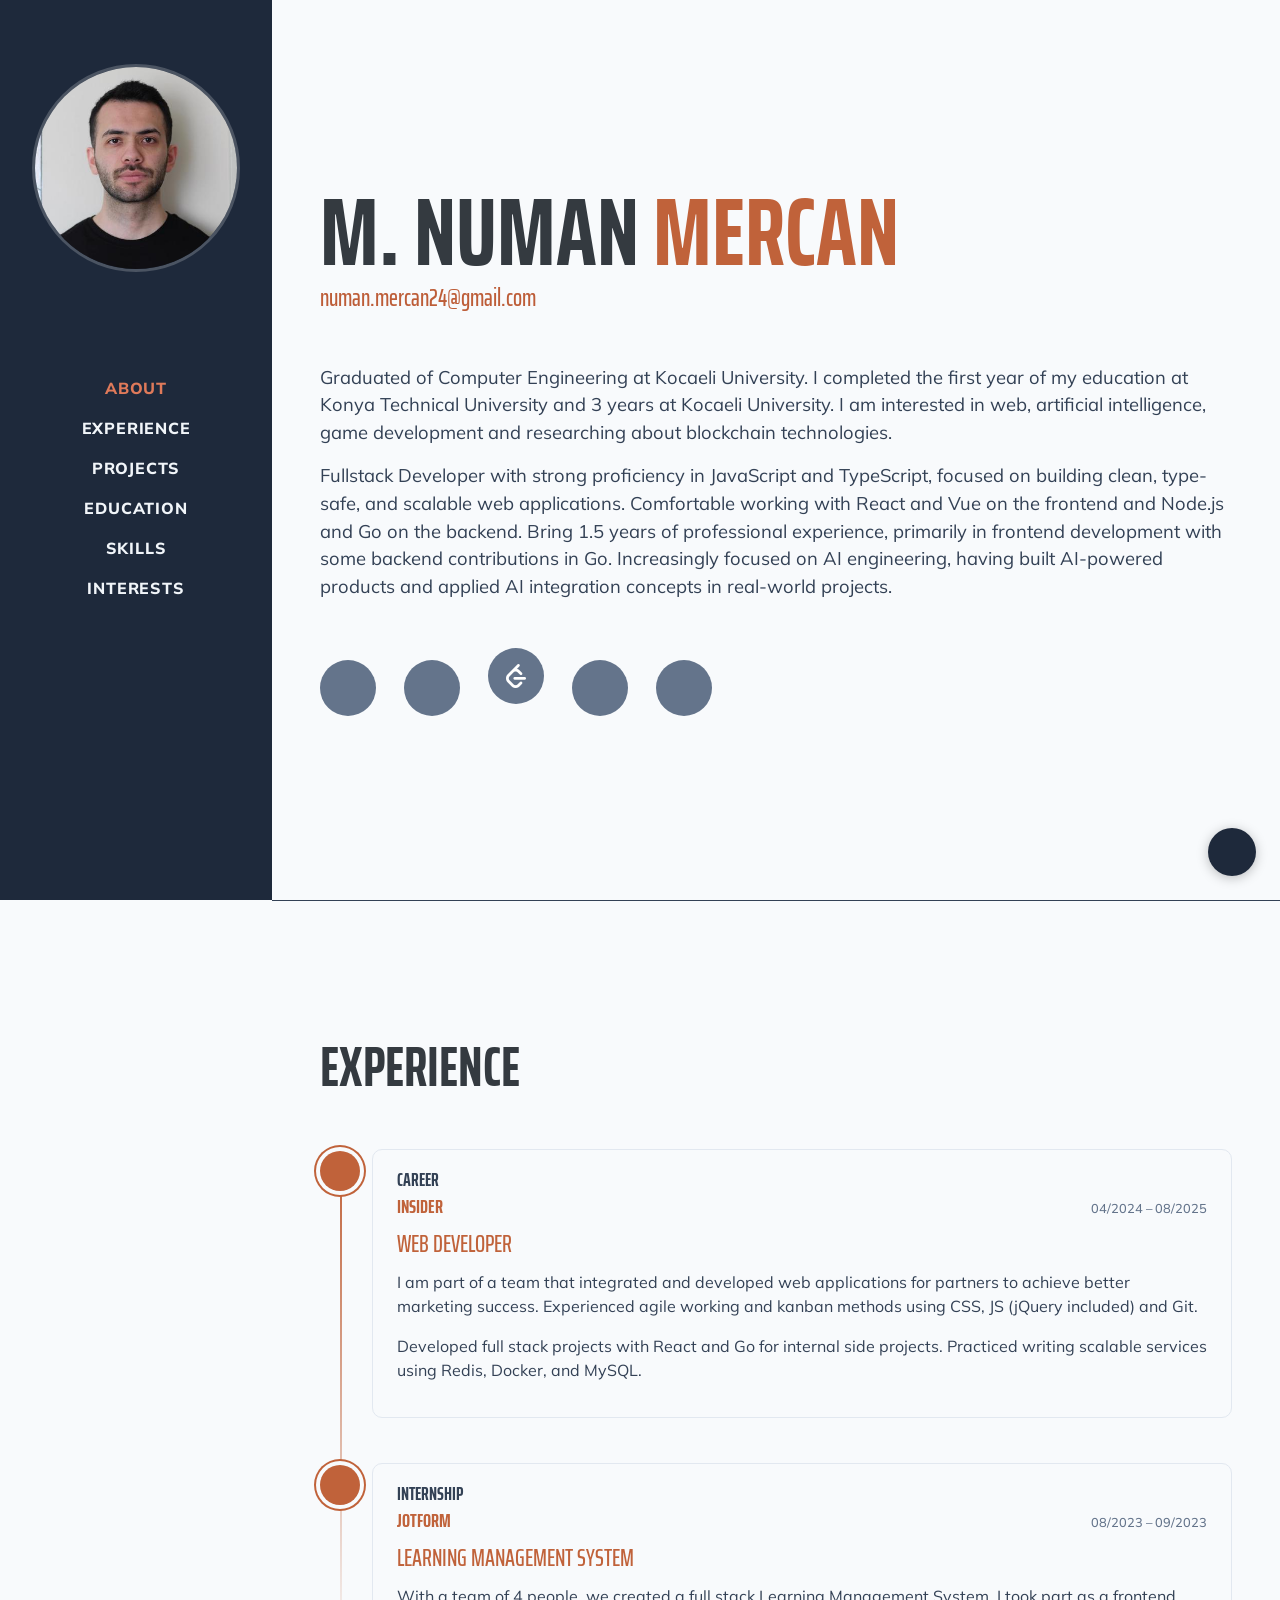
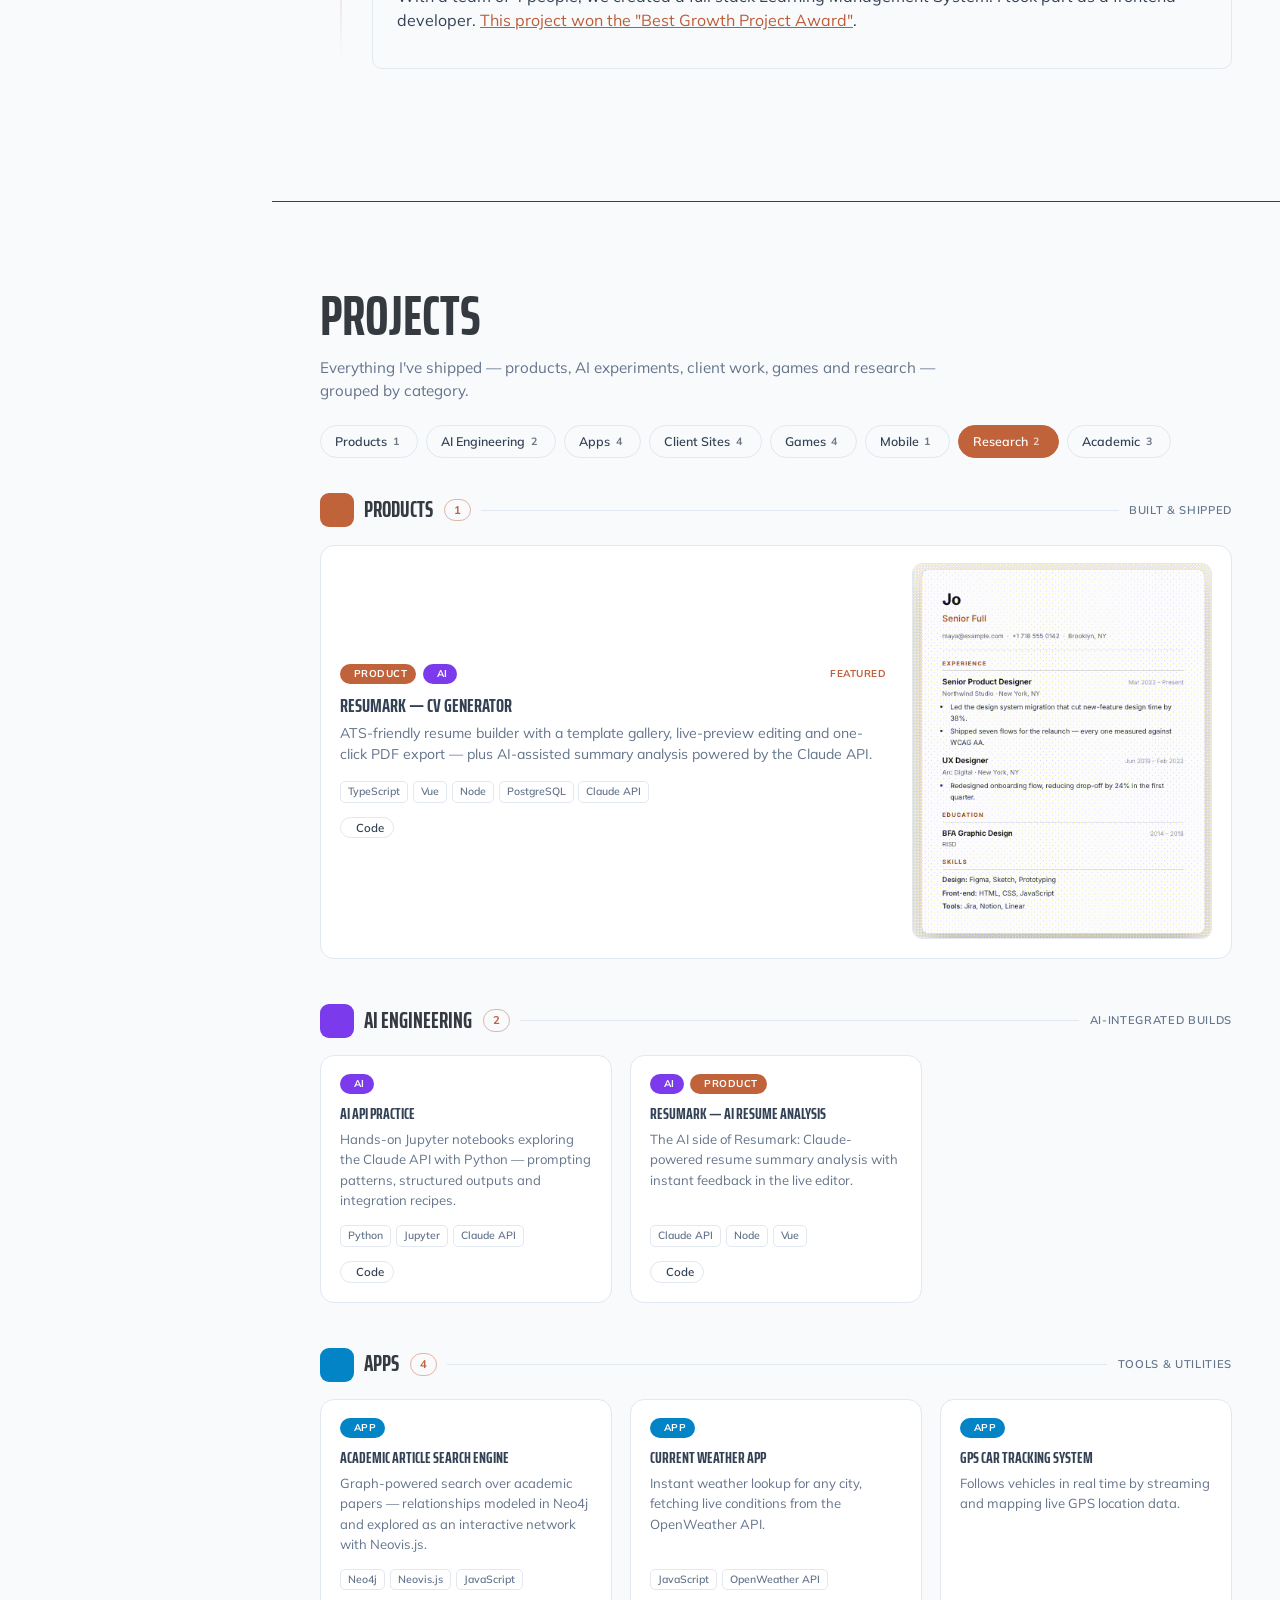
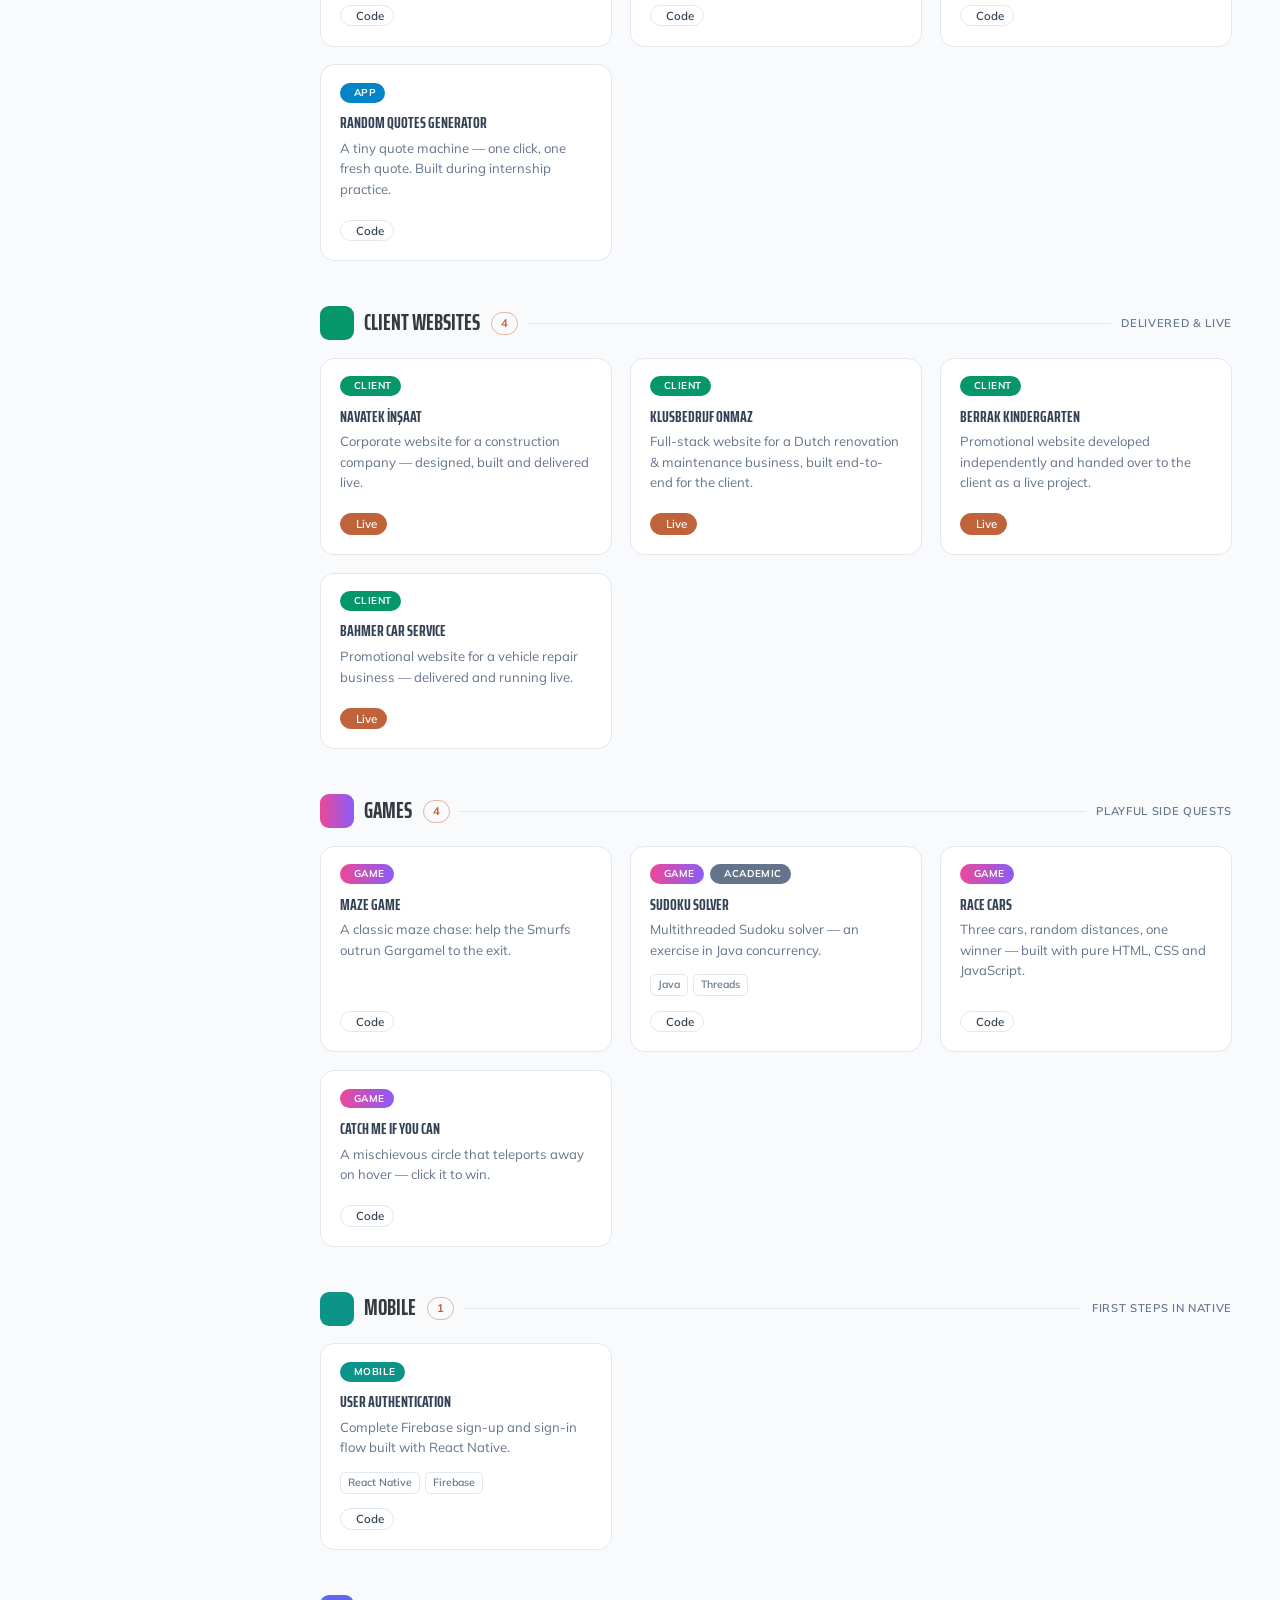
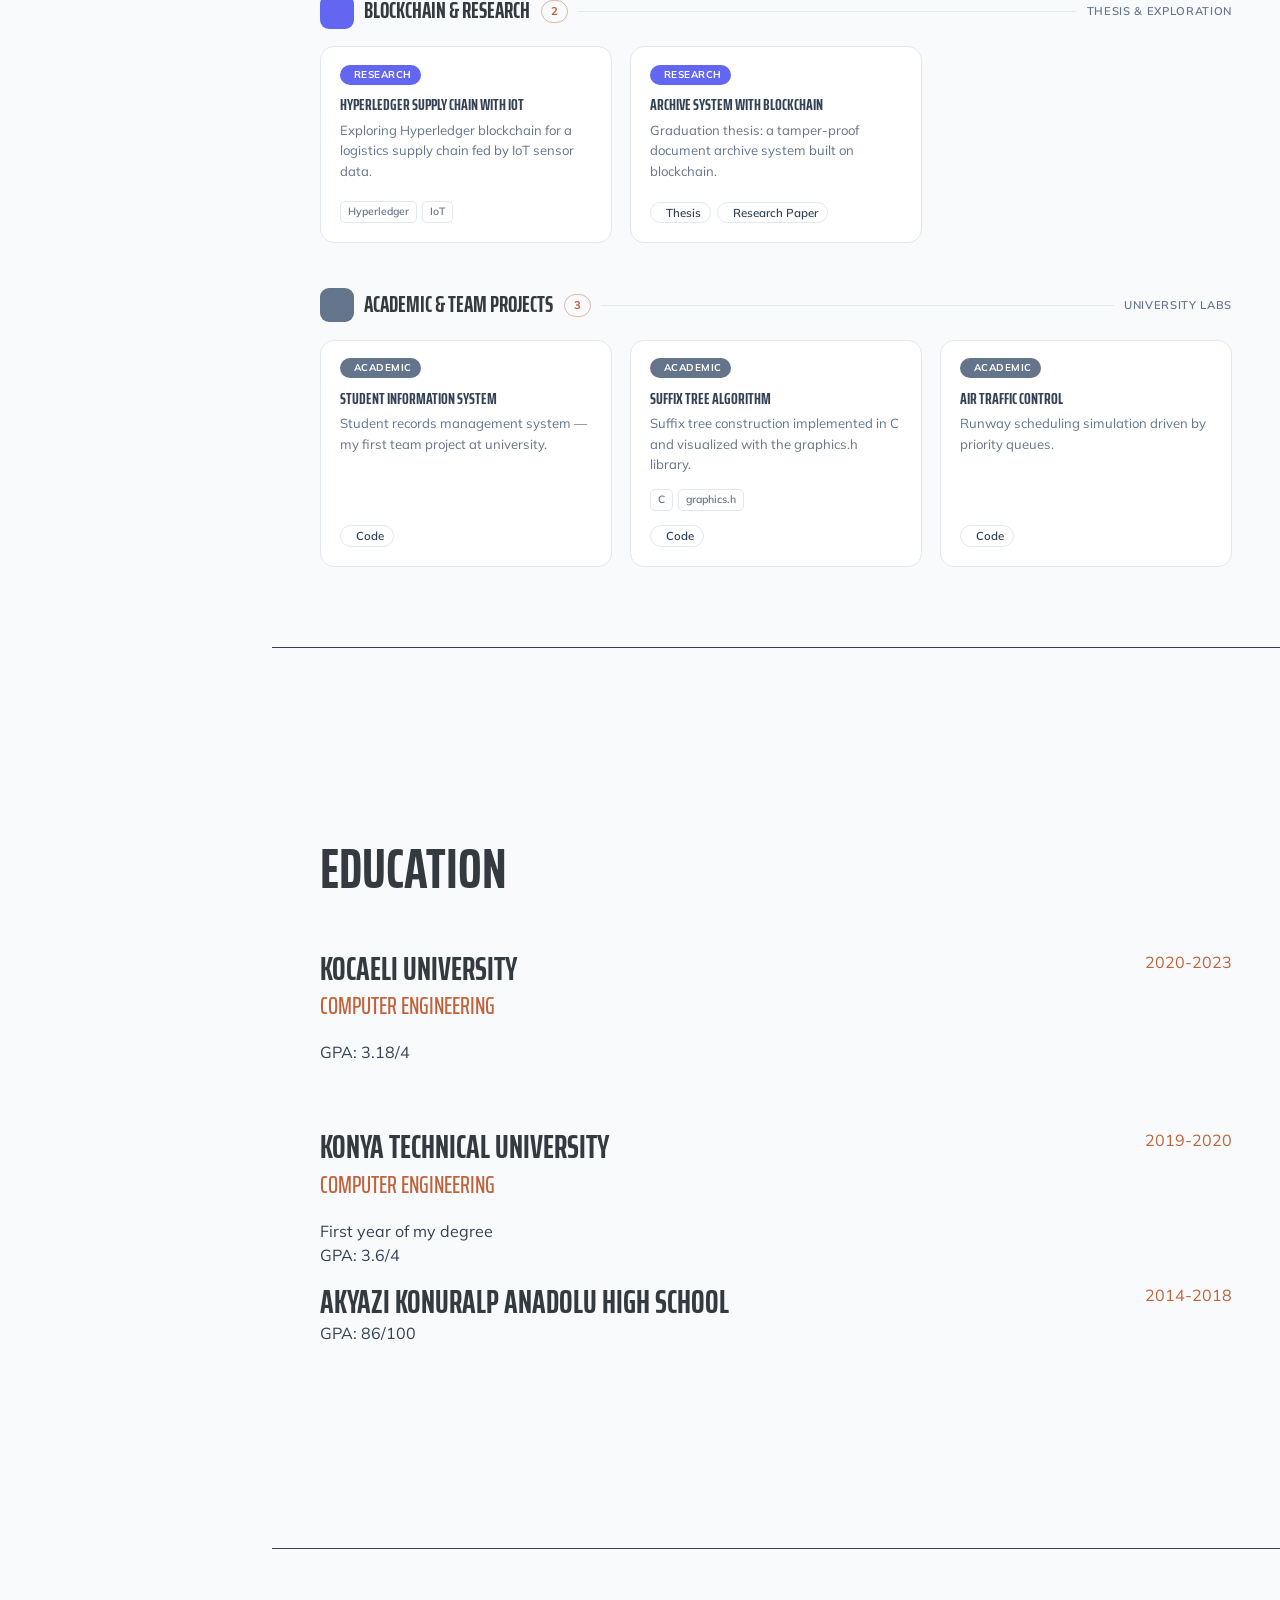
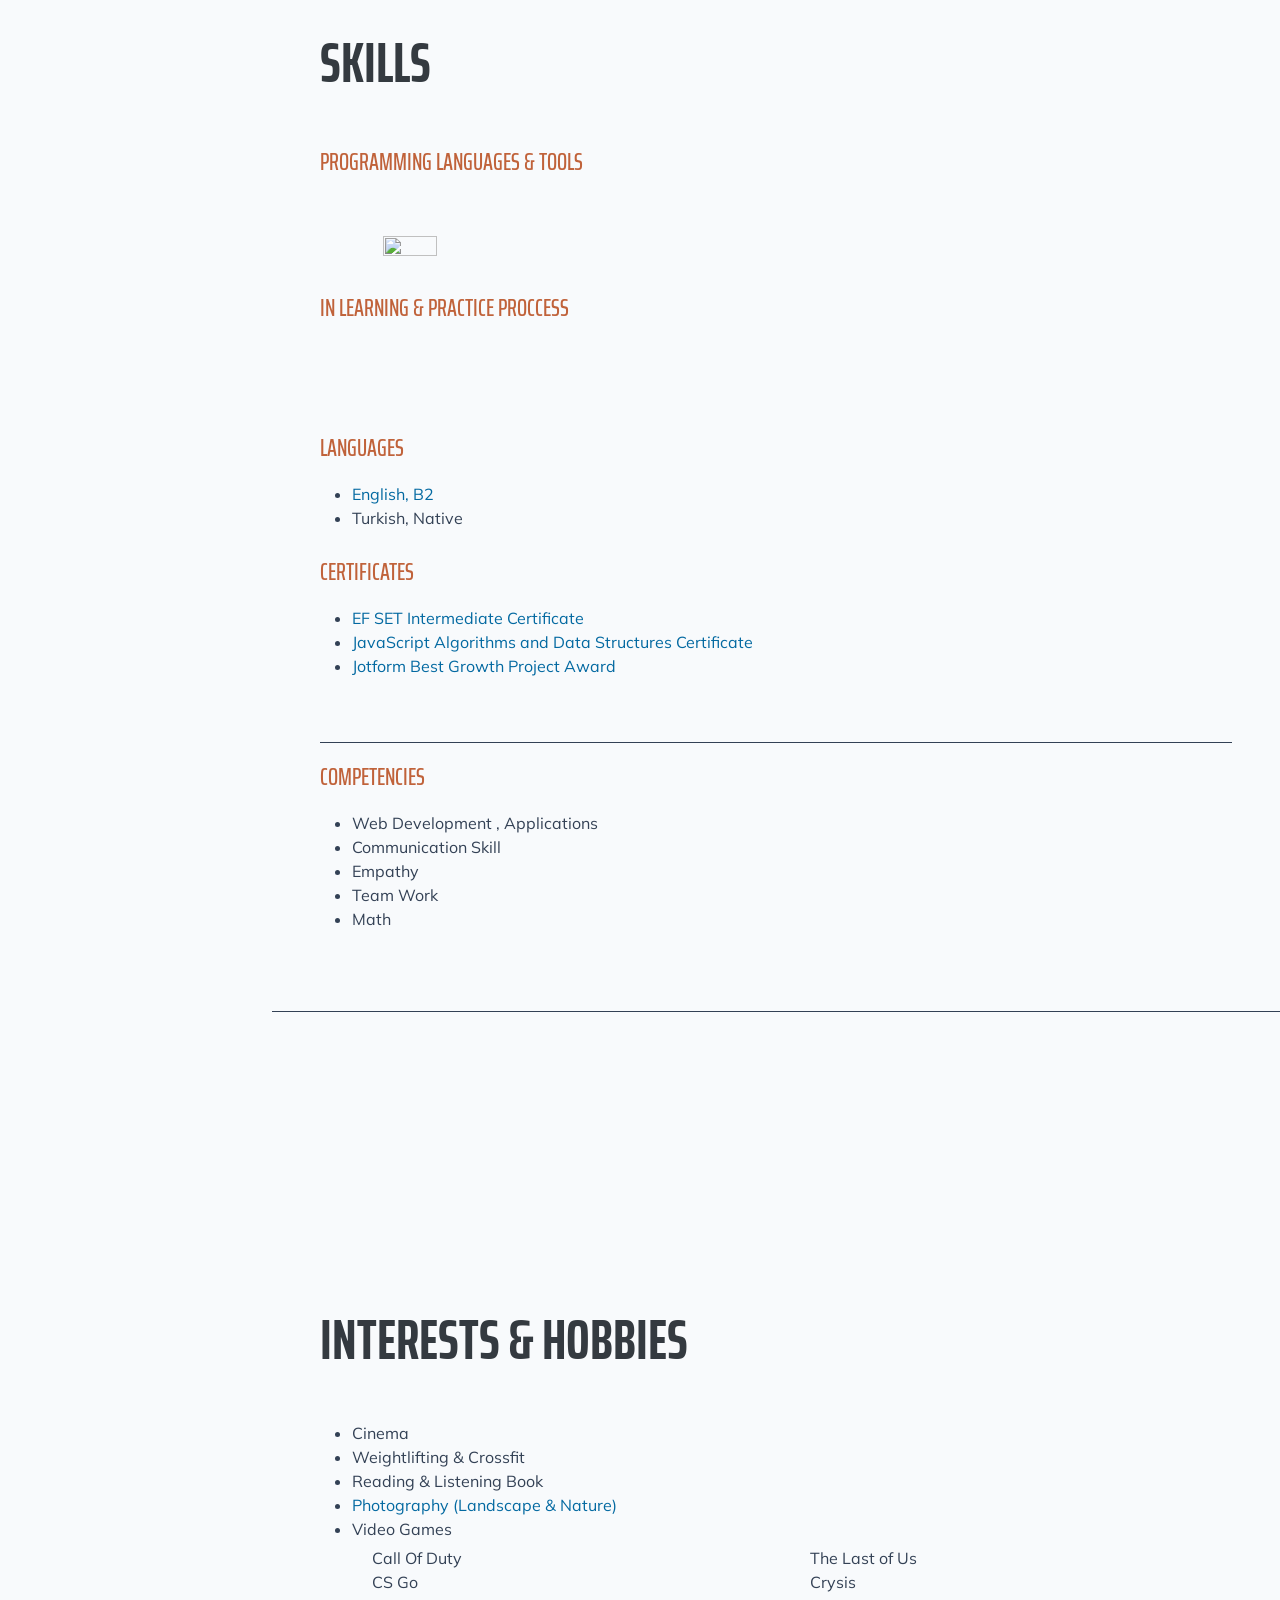
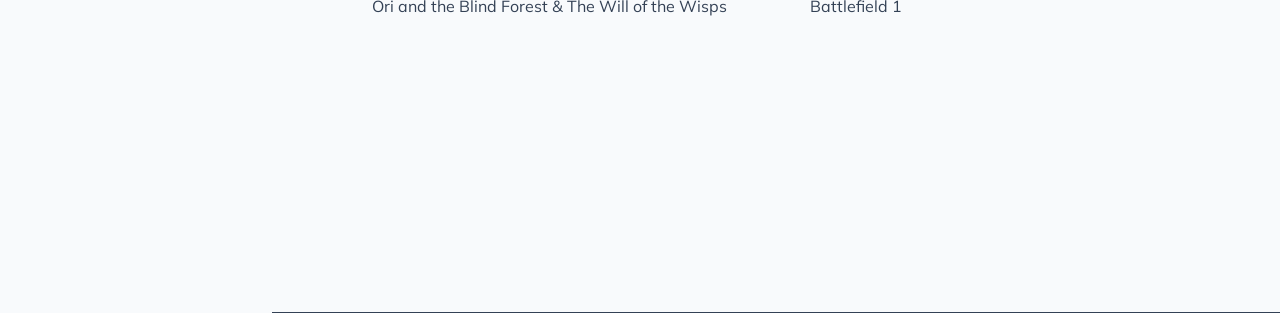
==== commit 186b8392: "feat: redesign Projects section as categorized card grids Replace the timeline layout with per-categ" ====
--- a/index.html
+++ b/index.html
@@ -36,65 +36,13 @@
     <link href="css/styles.css" rel="stylesheet" />
     <!-- Light/Dark theme overrides -->
     <link href="css/theme.css" rel="stylesheet" />
+    <!-- Projects grid -->
+    <link href="css/projects.css" rel="stylesheet" />
 
     <link
       rel="stylesheet"
       href="https://cdn.jsdelivr.net/gh/devicons/devicon@v2.15.1/devicon.min.css"
     />
-    <style>
-      @keyframes partyColors {
-        0% {
-          background-color: rgba(255, 0, 0, 0.3);
-        }
-
-        20% {
-          background-color: rgba(255, 255, 0, 0.3);
-        }
-
-        40% {
-          background-color: rgba(0, 255, 0, 0.3);
-        }
-
-        60% {
-          background-color: rgba(0, 255, 255, 0.3);
-        }
-
-        80% {
-          background-color: rgba(0, 0, 255, 0.3);
-        }
-
-        100% {
-          background-color: rgba(255, 0, 255, 0.3);
-        }
-      }
-
-      #gameDev {
-        position: relative;
-        margin-top: 10px;
-        padding-left: 10px;
-        border: 2px solid #007bff;
-        border-radius: 15px;
-      }
-
-      #gameDev::before {
-        content: "";
-        position: absolute;
-        top: 0;
-        left: 0;
-        right: 0;
-        bottom: 0;
-        animation: partyColors 2s linear infinite;
-        z-index: -1;
-        transition: all 0.3s ease;
-        border: 2px solid #007bff;
-        border-radius: 15px;
-      }
-
-      #gameDev:hover::before {
-        animation-duration: 20s;
-        background-color: rgba(74, 74, 74, 0.1);
-      }
-    </style>
   </head>
 
   <body id="page-top">
@@ -236,7 +184,8 @@
                 <div class="timeline-company-row">
                   <h4 class="timeline-company">Insider</h4>
                   <span class="timeline-date"
-                    >04/2024 – 08/2025
+                    >04/2024 – 08/2025</span
+                  >
                 </div>
                 <div class="subheading mb-2">Web Developer</div>
                 <p>
@@ -263,7 +212,8 @@
                 <div class="timeline-company-row">
                   <h4 class="timeline-company">JOTFORM</h4>
                   <span class="timeline-date"
-                    >08/2023 – 09/2023
+                    >08/2023 – 09/2023</span
+                  >
                 </div>
                 <div class="subheading mb-2">Learning Management System</div>
                 <p>
@@ -286,28 +236,96 @@
       <!-- Projects-->
       <section class="resume-section" id="projects">
         <div class="resume-section-content">
-          <h2 class="mb-5">Projects</h2>
-
-          <div class="timeline">
-            <!-- Live Products -->
-            <div class="timeline-item">
-              <div class="timeline-dot"><i class="fas fa-box-open"></i></div>
-              <div class="timeline-content">
-                <h3 class="timeline-title">My Products</h3>
-                <p class="timeline-subhead">Products I Built &amp; Ship</p>
-
-                <ul class="timeline-list">
-                  <li class="has-preview">
-                    <span class="proj-title">Resumark - CV generator app</span>
-                    <span class="timeline-note"
-                      >Full-stack Vue app with Node.js backend. AI supported
-                      resume generation.</span
-                    >
-                    <span class="timeline-note">An ATS-compatible resume creation platform. Users can select templates, edit their CVs with live preview, and export them as PDFs.</span>
-                    <span class="proj-stack"
-                      >Typescript · Vue · Node · PostgreSQL</span
-                    >
-                    <span class="proj-tags">
+          <h2 class="mb-2">Projects</h2>
+          <p class="projects-intro">
+            Everything I've shipped — products, AI experiments, client work,
+            games and research — grouped by category.
+          </p>
+
+          <nav class="proj-nav" aria-label="Project categories">
+            <a class="proj-nav-link" href="#proj-products"
+              >Products <span class="proj-count"></span
+            ></a>
+            <a class="proj-nav-link" href="#proj-ai"
+              >AI Engineering <span class="proj-count"></span
+            ></a>
+            <a class="proj-nav-link" href="#proj-apps"
+              >Apps <span class="proj-count"></span
+            ></a>
+            <a class="proj-nav-link" href="#proj-web"
+              >Client Sites <span class="proj-count"></span
+            ></a>
+            <a class="proj-nav-link" href="#proj-games"
+              >Games <span class="proj-count"></span
+            ></a>
+            <a class="proj-nav-link" href="#proj-mobile"
+              >Mobile <span class="proj-count"></span
+            ></a>
+            <a class="proj-nav-link" href="#proj-research"
+              >Research <span class="proj-count"></span
+            ></a>
+            <a class="proj-nav-link" href="#proj-academic"
+              >Academic <span class="proj-count"></span
+            ></a>
+          </nav>
+
+          <!-- ADD A NEW PROJECT — copy this card into the grid of the right
+               category group below. Badge data-cat values:
+               product ai app web game mobile research academic.
+               Keep the Live tag only if the project is deployed.
+          <article class="proj-card">
+            <div class="proj-card-head">
+              <span class="proj-cat-badge" data-cat="app"><i class="fas fa-rocket"></i> App</span>
+            </div>
+            <h3 class="proj-card-title">Project Name</h3>
+            <p class="proj-card-desc">One or two lines on what it does and why it matters.</p>
+            <div class="proj-card-foot">
+              <div class="proj-card-stack"><span>React</span><span>Node</span></div>
+              <div class="proj-tags">
+                <a class="proj-tag proj-live" href="LIVE_URL" target="_blank" rel="noopener noreferrer"><i class="fas fa-arrow-up-right-from-square"></i> Live</a>
+                <a class="proj-tag proj-code" href="GITHUB_URL" target="_blank" rel="noopener noreferrer"><i class="fab fa-github"></i> Code</a>
+              </div>
+            </div>
+          </article>
+          -->
+
+          <!-- Products -->
+          <div class="proj-group" id="proj-products">
+            <div class="proj-group-head">
+              <span class="proj-group-icon" data-cat="product"
+                ><i class="fas fa-box-open"></i
+              ></span>
+              <h3 class="proj-group-title">Products</h3>
+              <span class="proj-group-count"></span>
+              <span class="proj-group-line"></span>
+              <span class="proj-group-sub">Built &amp; shipped</span>
+            </div>
+            <div class="projects-grid">
+              <article class="proj-card proj-card--featured">
+                <div class="proj-card-body">
+                  <div class="proj-card-head">
+                    <span class="proj-cat-badge" data-cat="product"
+                      ><i class="fas fa-box-open"></i> Product</span
+                    >
+                    <span class="proj-cat-badge" data-cat="ai"
+                      ><i class="fas fa-brain"></i> AI</span
+                    >
+                    <span class="proj-featured-flag"
+                      ><i class="fas fa-star"></i> Featured</span
+                    >
+                  </div>
+                  <h3 class="proj-card-title">Resumark — CV Generator</h3>
+                  <p class="proj-card-desc">
+                    ATS-friendly resume builder with a template gallery,
+                    live-preview editing and one-click PDF export — plus
+                    AI-assisted summary analysis powered by the Claude API.
+                  </p>
+                  <div class="proj-card-foot">
+                    <div class="proj-card-stack">
+                      <span>TypeScript</span><span>Vue</span><span>Node</span
+                      ><span>PostgreSQL</span><span>Claude API</span>
+                    </div>
+                    <div class="proj-tags">
                       <a
                         class="proj-tag proj-code"
                         href="https://github.com/mnumanmercan/CV-generate"
@@ -315,438 +333,618 @@
                         rel="noopener noreferrer"
                         ><i class="fab fa-github"></i> Code</a
                       >
-                    </span>
-                    <img
-                      class="proj-preview"
-                      src="assets/img/cv-gif.webp"
-                      alt="Resumark CV generator preview"
-                      loading="lazy"
-                    />
-                  </li>
-                </ul>
-              </div>
-            </div>
-
-            <div class="timeline-item">
-              <div class="timeline-dot"><i class="fas fa-brain"></i></div>
-              <div class="timeline-content">
-                <h3 class="timeline-title">AI Engineering Projects</h3>
-                <p class="timeline-subhead">Projects with AI integration</p>
-
-                <ul class="timeline-list">
-                  <li>
-                    <span class="proj-title">AI API practice</span>
-                    <span class="timeline-note"
-                      >AI API practice on Jupyter Notebook with Python and Claude API</span
-                    >
-                    <span class="timeline-note"></span>
-                    <span class="proj-stack"
-                      >Python · Jupyter · Claude API</span
-                    >
-                    <span class="proj-tags">
-                      <a
-                        class="proj-tag proj-code"
-                        href="https://github.com/mnumanmercan/AI-API-Practice"
-                        target="_blank"
-                        rel="noopener noreferrer"
-                        ><i class="fab fa-github"></i> Codes</a
-                      >
-                    </span>
-                  </li>
-                  <li class="has-preview">
-                    <span class="proj-title">Resumark - CV generator app</span>
-                    <span class="timeline-note"
-                      >App with AI assisted resume summary analysis.</span
-                    >
-                    <span class="timeline-note">An ATS-compatible resume creation platform. Users can request AI assisted resume summary analysis and edit their CVs with live preview, and export them as PDFs.</span>
-                    <span class="proj-stack"
-                      >Typescript · Vue · Node · PostgreSQL · Claude API</span
-                    >
-                    <span class="proj-tags">
-                      <a
-                        class="proj-tag proj-code"
-                        href="https://github.com/mnumanmercan/CV-generate"
-                        target="_blank"
-                        rel="noopener noreferrer"
-                        ><i class="fab fa-github"></i> Code</a
-                      >
-                    </span>
-                    <img
-                      class="proj-preview"
-                      src="assets/img/cv-gif.webp"
-                      alt="Resumark CV generator preview"
-                      loading="lazy"
-                    />
-                  </li>
-                </ul>
-              </div>
-            </div>
-            <!-- Applications -->
-            <div class="timeline-item">
-              <div class="timeline-dot"><i class="fas fa-rocket"></i></div>
-              <div class="timeline-content">
-                <h3 class="timeline-title">Applications</h3>
-                <p class="timeline-subhead">Apps &amp; Tools I Built</p>
-
-                <!-- ADD NEW APPS HERE — copy this <li> and fill in the blanks.
-                   Keep the "Live" tag only if the app is deployed; otherwise remove it.
-              <li>
-                <span class="proj-title">App Name</span>
-                <span class="timeline-note">One line on what it does.</span>
-                <span class="proj-stack">React · Node · PostgreSQL</span>
-                <span class="proj-tags">
-                  <a class="proj-tag proj-live" href="LIVE_URL" target="_blank" rel="noopener noreferrer"><i class="fas fa-arrow-up-right-from-square"></i> Live</a>
-                  <a class="proj-tag proj-code" href="GITHUB_URL" target="_blank" rel="noopener noreferrer"><i class="fab fa-github"></i> Code</a>
-                </span>
-              </li>
-              -->
-
-                <ul class="timeline-list">
-                  <li>
-                    <span class="proj-title"
-                      >Academic Article Search Engine</span
-                    >
-                    <span class="timeline-note"
-                      >Graph-based search over academic papers with Neo4J and
-                      Neovis.js visualization.</span
-                    >
-                    <span class="proj-tags">
-                      <a
-                        class="proj-tag proj-code"
-                        href="https://github.com/MNMercan/Neo4J"
-                        target="_blank"
-                        rel="noopener noreferrer"
-                        ><i class="fab fa-github"></i> Code</a
-                      >
-                    </span>
-                  </li>
-                  <li>
-                    <span class="proj-title">Current Weather Application</span>
-                    <span class="timeline-note"
-                      >Real-time weather lookup powered by the OpenWeather
-                      API.</span
-                    >
-                    <span class="proj-tags">
-                      <a
-                        class="proj-tag proj-code"
-                        href="https://github.com/MNMercan/CurrentWeatherApp"
-                        target="_blank"
-                        rel="noopener noreferrer"
-                        ><i class="fab fa-github"></i> Code</a
-                      >
-                    </span>
-                  </li>
-                  <li>
-                    <span class="proj-title">GPS Car Tracking System</span>
-                    <span class="timeline-note"
-                      >Tracks vehicles in real time from GPS location
-                      data.</span
-                    >
-                    <span class="proj-tags">
-                      <a
-                        class="proj-tag proj-code"
-                        href="https://github.com/MNMercan/GPSCarTracking"
-                        target="_blank"
-                        rel="noopener noreferrer"
-                        ><i class="fab fa-github"></i> Code</a
-                      >
-                    </span>
-                  </li>
-                  <li>
-                    <span class="proj-title">Random Quotes Generator</span>
-                    <span class="timeline-note"
-                      >Lightweight quote generator built during internship
-                      studies.</span
-                    >
-                    <span class="proj-tags">
-                      <a
-                        class="proj-tag proj-code"
-                        href="https://github.com/MNMercan/StajCalismalarim/tree/master/Random-Quotes"
-                        target="_blank"
-                        rel="noopener noreferrer"
-                        ><i class="fab fa-github"></i> Code</a
-                      >
-                    </span>
-                  </li>
-                </ul>
-              </div>
-            </div>
-
-            <!-- Client Websites -->
-            <div class="timeline-item">
-              <div class="timeline-dot"><i class="fas fa-globe"></i></div>
-              <div class="timeline-content">
-                <h3 class="timeline-title">Client Websites</h3>
-                <p class="timeline-subhead">Delivered &amp; Live</p>
-                <ul class="timeline-list">
-                  <li>
-                    <span class="proj-title">Navatek İnşaat</span>
-                    <span class="timeline-note"></span>
-                    <span class="proj-tags">
-                      <a
-                        class="proj-tag proj-live"
-                        href="https://navatekinsaat.com/"
-                        target="_blank"
-                        rel="noopener noreferrer"
-                        ><i class="fas fa-arrow-up-right-from-square"></i>
-                        Live</a
-                      >
-                    </span>
-                  </li>
-                  <li>
-                    <span class="proj-title">Klusbedrijf Onmaz</span>
-                    <span class="timeline-note"
-                      >Full-stack renovation &amp; maintenance website built for
-                      a client.</span
-                    >
-                    <span class="proj-tags">
-                      <a
-                        class="proj-tag proj-live"
-                        href="https://www.klusbedrijfonmaz.nl/"
-                        target="_blank"
-                        rel="noopener noreferrer"
-                        ><i class="fas fa-arrow-up-right-from-square"></i>
-                        Live</a
-                      >
-                    </span>
-                  </li>
-                  <li>
-                    <span class="proj-title">Berrak Kindergarten</span>
-                    <span class="timeline-note"
-                      >Promotional site developed and transferred independently
-                      as a live project.</span
-                    >
-                    <span class="proj-tags">
-                      <a
-                        class="proj-tag proj-live"
-                        href="http://özelberrakanaokulu.com/"
-                        target="_blank"
-                        rel="noopener noreferrer"
-                        ><i class="fas fa-arrow-up-right-from-square"></i>
-                        Live</a
-                      >
-                    </span>
-                  </li>
-                  <li>
-                    <span class="proj-title">Bahmer Car Service</span>
-                    <span class="timeline-note"
-                      >Promotional website for a vehicle repair business —
-                      delivered as a live project.</span
-                    >
-                    <span class="proj-tags">
-                      <a
-                        class="proj-tag proj-live"
-                        href="https://bahmercarservice.com/"
-                        target="_blank"
-                        rel="noopener noreferrer"
-                        ><i class="fas fa-arrow-up-right-from-square"></i>
-                        Live</a
-                      >
-                    </span>
-                  </li>
-                </ul>
-              </div>
-            </div>
-
-            <!-- Game Development -->
-            <div class="timeline-item">
-              <div class="timeline-dot"><i class="fas fa-gamepad"></i></div>
-              <div class="timeline-content">
-                <h3 class="timeline-title" id="gameDev">Game Development</h3>
-                <ul class="timeline-list">
-                  <li>
-                    <span class="proj-title">Maze Game</span>
-                    <span class="timeline-note"
-                      >Smurfs running from Gargamel — a classic maze
-                      chase.</span
-                    >
-                    <span class="proj-tags">
-                      <a
-                        class="proj-tag proj-code"
-                        href="https://github.com/MNMercan/2020-21-Kou-ProLab-2.-D-nem-"
-                        target="_blank"
-                        rel="noopener noreferrer"
-                        ><i class="fab fa-github"></i> Code</a
-                      >
-                    </span>
-                  </li>
-                  <li>
-                    <span class="proj-title"
-                      >Sudoku Solver with Java Threads</span
-                    >
-                    <span class="timeline-note"
-                      >Built to explore multithreading concepts.</span
-                    >
-                    <span class="proj-tags">
-                      <a
-                        class="proj-tag proj-code"
-                        href="https://github.com/MNMercan/2021-22-Kou-YazLab-1-2"
-                        target="_blank"
-                        rel="noopener noreferrer"
-                        ><i class="fab fa-github"></i> Code</a
-                      >
-                    </span>
-                  </li>
-                  <li>
-                    <span class="proj-title">Race Cars</span>
-                    <span class="timeline-note"
-                      >HTML/CSS/JS — three vehicles race by random
-                      distance.</span
-                    >
-                    <span class="proj-tags">
-                      <a
-                        class="proj-tag proj-code"
-                        href="https://github.com/MNMercan/HelloWorld"
-                        target="_blank"
-                        rel="noopener noreferrer"
-                        ><i class="fab fa-github"></i> Code</a
-                      >
-                    </span>
-                  </li>
-                  <li>
-                    <span class="proj-title">Catch Me If You Can</span>
-                    <span class="timeline-note"
-                      >A circle that teleports on hover — click it to win.</span
-                    >
-                    <span class="proj-tags">
-                      <a
-                        class="proj-tag proj-code"
-                        href="https://github.com/MNMercan/HelloWorld"
-                        target="_blank"
-                        rel="noopener noreferrer"
-                        ><i class="fab fa-github"></i> Code</a
-                      >
-                    </span>
-                  </li>
-                </ul>
-              </div>
-            </div>
-
-            <!-- Mobile -->
-            <div class="timeline-item">
-              <div class="timeline-dot"><i class="fas fa-mobile-alt"></i></div>
-              <div class="timeline-content">
-                <h3 class="timeline-title">
-                  Mobile <span class="timeline-badge">Beginner</span>
+                    </div>
+                  </div>
+                </div>
+                <div class="proj-card-media">
+                  <img
+                    src="assets/img/cv-gif.webp"
+                    alt="Resumark CV generator preview"
+                    loading="lazy"
+                  />
+                </div>
+              </article>
+            </div>
+          </div>
+
+          <!-- AI Engineering -->
+          <div class="proj-group" id="proj-ai">
+            <div class="proj-group-head">
+              <span class="proj-group-icon" data-cat="ai"
+                ><i class="fas fa-brain"></i
+              ></span>
+              <h3 class="proj-group-title">AI Engineering</h3>
+              <span class="proj-group-count"></span>
+              <span class="proj-group-line"></span>
+              <span class="proj-group-sub">AI-integrated builds</span>
+            </div>
+            <div class="projects-grid">
+              <article class="proj-card">
+                <div class="proj-card-head">
+                  <span class="proj-cat-badge" data-cat="ai"
+                    ><i class="fas fa-brain"></i> AI</span
+                  >
+                </div>
+                <h3 class="proj-card-title">AI API Practice</h3>
+                <p class="proj-card-desc">
+                  Hands-on Jupyter notebooks exploring the Claude API with
+                  Python — prompting patterns, structured outputs and
+                  integration recipes.
+                </p>
+                <div class="proj-card-foot">
+                  <div class="proj-card-stack">
+                    <span>Python</span><span>Jupyter</span
+                    ><span>Claude API</span>
+                  </div>
+                  <div class="proj-tags">
+                    <a
+                      class="proj-tag proj-code"
+                      href="https://github.com/mnumanmercan/AI-API-Practice"
+                      target="_blank"
+                      rel="noopener noreferrer"
+                      ><i class="fab fa-github"></i> Code</a
+                    >
+                  </div>
+                </div>
+              </article>
+              <article class="proj-card">
+                <div class="proj-card-head">
+                  <span class="proj-cat-badge" data-cat="ai"
+                    ><i class="fas fa-brain"></i> AI</span
+                  >
+                  <span class="proj-cat-badge" data-cat="product"
+                    ><i class="fas fa-box-open"></i> Product</span
+                  >
+                </div>
+                <h3 class="proj-card-title">Resumark — AI Resume Analysis</h3>
+                <p class="proj-card-desc">
+                  The AI side of Resumark: Claude-powered resume summary
+                  analysis with instant feedback in the live editor.
+                </p>
+                <div class="proj-card-foot">
+                  <div class="proj-card-stack">
+                    <span>Claude API</span><span>Node</span><span>Vue</span>
+                  </div>
+                  <div class="proj-tags">
+                    <a
+                      class="proj-tag proj-code"
+                      href="https://github.com/mnumanmercan/CV-generate"
+                      target="_blank"
+                      rel="noopener noreferrer"
+                      ><i class="fab fa-github"></i> Code</a
+                    >
+                  </div>
+                </div>
+              </article>
+            </div>
+          </div>
+
+          <!-- Apps -->
+          <div class="proj-group" id="proj-apps">
+            <div class="proj-group-head">
+              <span class="proj-group-icon" data-cat="app"
+                ><i class="fas fa-rocket"></i
+              ></span>
+              <h3 class="proj-group-title">Apps</h3>
+              <span class="proj-group-count"></span>
+              <span class="proj-group-line"></span>
+              <span class="proj-group-sub">Tools &amp; utilities</span>
+            </div>
+            <div class="projects-grid">
+              <article class="proj-card">
+                <div class="proj-card-head">
+                  <span class="proj-cat-badge" data-cat="app"
+                    ><i class="fas fa-rocket"></i> App</span
+                  >
+                </div>
+                <h3 class="proj-card-title">Academic Article Search Engine</h3>
+                <p class="proj-card-desc">
+                  Graph-powered search over academic papers — relationships
+                  modeled in Neo4j and explored as an interactive network with
+                  Neovis.js.
+                </p>
+                <div class="proj-card-foot">
+                  <div class="proj-card-stack">
+                    <span>Neo4j</span><span>Neovis.js</span
+                    ><span>JavaScript</span>
+                  </div>
+                  <div class="proj-tags">
+                    <a
+                      class="proj-tag proj-code"
+                      href="https://github.com/MNMercan/Neo4J"
+                      target="_blank"
+                      rel="noopener noreferrer"
+                      ><i class="fab fa-github"></i> Code</a
+                    >
+                  </div>
+                </div>
+              </article>
+              <article class="proj-card">
+                <div class="proj-card-head">
+                  <span class="proj-cat-badge" data-cat="app"
+                    ><i class="fas fa-rocket"></i> App</span
+                  >
+                </div>
+                <h3 class="proj-card-title">Current Weather App</h3>
+                <p class="proj-card-desc">
+                  Instant weather lookup for any city, fetching live conditions
+                  from the OpenWeather API.
+                </p>
+                <div class="proj-card-foot">
+                  <div class="proj-card-stack">
+                    <span>JavaScript</span><span>OpenWeather API</span>
+                  </div>
+                  <div class="proj-tags">
+                    <a
+                      class="proj-tag proj-code"
+                      href="https://github.com/MNMercan/CurrentWeatherApp"
+                      target="_blank"
+                      rel="noopener noreferrer"
+                      ><i class="fab fa-github"></i> Code</a
+                    >
+                  </div>
+                </div>
+              </article>
+              <article class="proj-card">
+                <div class="proj-card-head">
+                  <span class="proj-cat-badge" data-cat="app"
+                    ><i class="fas fa-rocket"></i> App</span
+                  >
+                </div>
+                <h3 class="proj-card-title">GPS Car Tracking System</h3>
+                <p class="proj-card-desc">
+                  Follows vehicles in real time by streaming and mapping live
+                  GPS location data.
+                </p>
+                <div class="proj-card-foot">
+                  <div class="proj-tags">
+                    <a
+                      class="proj-tag proj-code"
+                      href="https://github.com/MNMercan/GPSCarTracking"
+                      target="_blank"
+                      rel="noopener noreferrer"
+                      ><i class="fab fa-github"></i> Code</a
+                    >
+                  </div>
+                </div>
+              </article>
+              <article class="proj-card">
+                <div class="proj-card-head">
+                  <span class="proj-cat-badge" data-cat="app"
+                    ><i class="fas fa-rocket"></i> App</span
+                  >
+                </div>
+                <h3 class="proj-card-title">Random Quotes Generator</h3>
+                <p class="proj-card-desc">
+                  A tiny quote machine — one click, one fresh quote. Built
+                  during internship practice.
+                </p>
+                <div class="proj-card-foot">
+                  <div class="proj-tags">
+                    <a
+                      class="proj-tag proj-code"
+                      href="https://github.com/MNMercan/StajCalismalarim/tree/master/Random-Quotes"
+                      target="_blank"
+                      rel="noopener noreferrer"
+                      ><i class="fab fa-github"></i> Code</a
+                    >
+                  </div>
+                </div>
+              </article>
+            </div>
+          </div>
+
+          <!-- Client Websites -->
+          <div class="proj-group" id="proj-web">
+            <div class="proj-group-head">
+              <span class="proj-group-icon" data-cat="web"
+                ><i class="fas fa-globe"></i
+              ></span>
+              <h3 class="proj-group-title">Client Websites</h3>
+              <span class="proj-group-count"></span>
+              <span class="proj-group-line"></span>
+              <span class="proj-group-sub">Delivered &amp; live</span>
+            </div>
+            <div class="projects-grid">
+              <article class="proj-card">
+                <div class="proj-card-head">
+                  <span class="proj-cat-badge" data-cat="web"
+                    ><i class="fas fa-globe"></i> Client</span
+                  >
+                </div>
+                <h3 class="proj-card-title">Navatek İnşaat</h3>
+                <p class="proj-card-desc">
+                  Corporate website for a construction company — designed,
+                  built and delivered live.
+                </p>
+                <div class="proj-card-foot">
+                  <div class="proj-tags">
+                    <a
+                      class="proj-tag proj-live"
+                      href="https://navatekinsaat.com/"
+                      target="_blank"
+                      rel="noopener noreferrer"
+                      ><i class="fas fa-arrow-up-right-from-square"></i> Live</a
+                    >
+                  </div>
+                </div>
+              </article>
+              <article class="proj-card">
+                <div class="proj-card-head">
+                  <span class="proj-cat-badge" data-cat="web"
+                    ><i class="fas fa-globe"></i> Client</span
+                  >
+                </div>
+                <h3 class="proj-card-title">Klusbedrijf Onmaz</h3>
+                <p class="proj-card-desc">
+                  Full-stack website for a Dutch renovation &amp; maintenance
+                  business, built end-to-end for the client.
+                </p>
+                <div class="proj-card-foot">
+                  <div class="proj-tags">
+                    <a
+                      class="proj-tag proj-live"
+                      href="https://www.klusbedrijfonmaz.nl/"
+                      target="_blank"
+                      rel="noopener noreferrer"
+                      ><i class="fas fa-arrow-up-right-from-square"></i> Live</a
+                    >
+                  </div>
+                </div>
+              </article>
+              <article class="proj-card">
+                <div class="proj-card-head">
+                  <span class="proj-cat-badge" data-cat="web"
+                    ><i class="fas fa-globe"></i> Client</span
+                  >
+                </div>
+                <h3 class="proj-card-title">Berrak Kindergarten</h3>
+                <p class="proj-card-desc">
+                  Promotional website developed independently and handed over
+                  to the client as a live project.
+                </p>
+                <div class="proj-card-foot">
+                  <div class="proj-tags">
+                    <a
+                      class="proj-tag proj-live"
+                      href="http://özelberrakanaokulu.com/"
+                      target="_blank"
+                      rel="noopener noreferrer"
+                      ><i class="fas fa-arrow-up-right-from-square"></i> Live</a
+                    >
+                  </div>
+                </div>
+              </article>
+              <article class="proj-card">
+                <div class="proj-card-head">
+                  <span class="proj-cat-badge" data-cat="web"
+                    ><i class="fas fa-globe"></i> Client</span
+                  >
+                </div>
+                <h3 class="proj-card-title">Bahmer Car Service</h3>
+                <p class="proj-card-desc">
+                  Promotional website for a vehicle repair business — delivered
+                  and running live.
+                </p>
+                <div class="proj-card-foot">
+                  <div class="proj-tags">
+                    <a
+                      class="proj-tag proj-live"
+                      href="https://bahmercarservice.com/"
+                      target="_blank"
+                      rel="noopener noreferrer"
+                      ><i class="fas fa-arrow-up-right-from-square"></i> Live</a
+                    >
+                  </div>
+                </div>
+              </article>
+            </div>
+          </div>
+
+          <!-- Games -->
+          <div class="proj-group" id="proj-games">
+            <div class="proj-group-head">
+              <span class="proj-group-icon" data-cat="game"
+                ><i class="fas fa-gamepad"></i
+              ></span>
+              <h3 class="proj-group-title">Games</h3>
+              <span class="proj-group-count"></span>
+              <span class="proj-group-line"></span>
+              <span class="proj-group-sub">Playful side quests</span>
+            </div>
+            <div class="projects-grid">
+              <article class="proj-card">
+                <div class="proj-card-head">
+                  <span class="proj-cat-badge" data-cat="game"
+                    ><i class="fas fa-gamepad"></i> Game</span
+                  >
+                </div>
+                <h3 class="proj-card-title">Maze Game</h3>
+                <p class="proj-card-desc">
+                  A classic maze chase: help the Smurfs outrun Gargamel to the
+                  exit.
+                </p>
+                <div class="proj-card-foot">
+                  <div class="proj-tags">
+                    <a
+                      class="proj-tag proj-code"
+                      href="https://github.com/MNMercan/2020-21-Kou-ProLab-2.-D-nem-"
+                      target="_blank"
+                      rel="noopener noreferrer"
+                      ><i class="fab fa-github"></i> Code</a
+                    >
+                  </div>
+                </div>
+              </article>
+              <article class="proj-card">
+                <div class="proj-card-head">
+                  <span class="proj-cat-badge" data-cat="game"
+                    ><i class="fas fa-gamepad"></i> Game</span
+                  >
+                  <span class="proj-cat-badge" data-cat="academic"
+                    ><i class="fas fa-graduation-cap"></i> Academic</span
+                  >
+                </div>
+                <h3 class="proj-card-title">Sudoku Solver</h3>
+                <p class="proj-card-desc">
+                  Multithreaded Sudoku solver — an exercise in Java
+                  concurrency.
+                </p>
+                <div class="proj-card-foot">
+                  <div class="proj-card-stack">
+                    <span>Java</span><span>Threads</span>
+                  </div>
+                  <div class="proj-tags">
+                    <a
+                      class="proj-tag proj-code"
+                      href="https://github.com/MNMercan/2021-22-Kou-YazLab-1-2"
+                      target="_blank"
+                      rel="noopener noreferrer"
+                      ><i class="fab fa-github"></i> Code</a
+                    >
+                  </div>
+                </div>
+              </article>
+              <article class="proj-card">
+                <div class="proj-card-head">
+                  <span class="proj-cat-badge" data-cat="game"
+                    ><i class="fas fa-gamepad"></i> Game</span
+                  >
+                </div>
+                <h3 class="proj-card-title">Race Cars</h3>
+                <p class="proj-card-desc">
+                  Three cars, random distances, one winner — built with pure
+                  HTML, CSS and JavaScript.
+                </p>
+                <div class="proj-card-foot">
+                  <div class="proj-tags">
+                    <a
+                      class="proj-tag proj-code"
+                      href="https://github.com/MNMercan/HelloWorld"
+                      target="_blank"
+                      rel="noopener noreferrer"
+                      ><i class="fab fa-github"></i> Code</a
+                    >
+                  </div>
+                </div>
+              </article>
+              <article class="proj-card">
+                <div class="proj-card-head">
+                  <span class="proj-cat-badge" data-cat="game"
+                    ><i class="fas fa-gamepad"></i> Game</span
+                  >
+                </div>
+                <h3 class="proj-card-title">Catch Me If You Can</h3>
+                <p class="proj-card-desc">
+                  A mischievous circle that teleports away on hover — click it
+                  to win.
+                </p>
+                <div class="proj-card-foot">
+                  <div class="proj-tags">
+                    <a
+                      class="proj-tag proj-code"
+                      href="https://github.com/MNMercan/HelloWorld"
+                      target="_blank"
+                      rel="noopener noreferrer"
+                      ><i class="fab fa-github"></i> Code</a
+                    >
+                  </div>
+                </div>
+              </article>
+            </div>
+          </div>
+
+          <!-- Mobile -->
+          <div class="proj-group" id="proj-mobile">
+            <div class="proj-group-head">
+              <span class="proj-group-icon" data-cat="mobile"
+                ><i class="fas fa-mobile-alt"></i
+              ></span>
+              <h3 class="proj-group-title">Mobile</h3>
+              <span class="proj-group-count"></span>
+              <span class="proj-group-line"></span>
+              <span class="proj-group-sub">First steps in native</span>
+            </div>
+            <div class="projects-grid">
+              <article class="proj-card">
+                <div class="proj-card-head">
+                  <span class="proj-cat-badge" data-cat="mobile"
+                    ><i class="fas fa-mobile-alt"></i> Mobile</span
+                  >
+                </div>
+                <h3 class="proj-card-title">User Authentication</h3>
+                <p class="proj-card-desc">
+                  Complete Firebase sign-up and sign-in flow built with React
+                  Native.
+                </p>
+                <div class="proj-card-foot">
+                  <div class="proj-card-stack">
+                    <span>React Native</span><span>Firebase</span>
+                  </div>
+                  <div class="proj-tags">
+                    <a
+                      class="proj-tag proj-code"
+                      href="https://github.com/MNMercan/UserAuth-React-Native"
+                      target="_blank"
+                      rel="noopener noreferrer"
+                      ><i class="fab fa-github"></i> Code</a
+                    >
+                  </div>
+                </div>
+              </article>
+            </div>
+          </div>
+
+          <!-- Blockchain & Research -->
+          <div class="proj-group" id="proj-research">
+            <div class="proj-group-head">
+              <span class="proj-group-icon" data-cat="research"
+                ><i class="fas fa-flask"></i
+              ></span>
+              <h3 class="proj-group-title">Blockchain &amp; Research</h3>
+              <span class="proj-group-count"></span>
+              <span class="proj-group-line"></span>
+              <span class="proj-group-sub">Thesis &amp; exploration</span>
+            </div>
+            <div class="projects-grid">
+              <article class="proj-card">
+                <div class="proj-card-head">
+                  <span class="proj-cat-badge" data-cat="research"
+                    ><i class="fas fa-flask"></i> Research</span
+                  >
+                </div>
+                <h3 class="proj-card-title">
+                  Hyperledger Supply Chain with IoT
                 </h3>
-                <ul class="timeline-list">
-                  <li>
-                    <span class="proj-title"
-                      >User Authentication (React Native)</span
-                    >
-                    <span class="timeline-note"
-                      >Firebase authentication flow built in React Native.</span
-                    >
-                    <span class="proj-tags">
-                      <a
-                        class="proj-tag proj-code"
-                        href="https://github.com/MNMercan/UserAuth-React-Native"
-                        target="_blank"
-                        rel="noopener noreferrer"
-                        ><i class="fab fa-github"></i> Code</a
-                      >
-                    </span>
-                  </li>
-                </ul>
-              </div>
-            </div>
-
-            <!-- Blockchain & Research -->
-            <div class="timeline-item">
-              <div class="timeline-dot"><i class="fas fa-link"></i></div>
-              <div class="timeline-content">
-                <h3 class="timeline-title">Blockchain &amp; Research</h3>
-                <ul class="timeline-list">
-                  <li>
-                    <span class="proj-title"
-                      >Hyperledger Supply Chain with IoT</span
-                    >
-                    <span class="timeline-note"
-                      >Applying Hyperledger blockchain to a logistics supply
-                      chain with IoT.</span
-                    >
-                  </li>
-                  <li>
-                    <span class="proj-title"
-                      >Archive System with Blockchain</span
-                    >
-                    <span class="timeline-note"
-                      >Graduation research project.</span
-                    >
-                    <span class="proj-tags">
-                      <a
-                        class="proj-tag proj-code"
-                        href="https://drive.google.com/file/d/1ySFYwIdkOsarwWgIW1GIYYZiyvZXIVRv/view"
-                        target="_blank"
-                        rel="noopener noreferrer"
-                        ><i class="fas fa-file-pdf"></i> Thesis</a
-                      >
-                      <a
-                        class="proj-tag proj-code"
-                        href="https://www.overleaf.com/read/xbrsxfxdprrf#2a75a8"
-                        target="_blank"
-                        rel="noopener noreferrer"
-                        ><i class="fas fa-file-lines"></i> Research Paper</a
-                      >
-                    </span>
-                  </li>
-                </ul>
-              </div>
-            </div>
-
-            <!-- Academic & Team Projects -->
-            <div class="timeline-item">
-              <div class="timeline-dot"><i class="fas fa-users"></i></div>
-              <div class="timeline-content">
-                <h3 class="timeline-title">Academic &amp; Team Projects</h3>
-                <ul class="timeline-list">
-                  <li>
-                    <span class="proj-title">Student Information System</span>
-                    <span class="proj-tags">
-                      <a
-                        class="proj-tag proj-code"
-                        href="https://github.com/MNMercan/ProLab1-1-"
-                        target="_blank"
-                        rel="noopener noreferrer"
-                        ><i class="fab fa-github"></i> Code</a
-                      >
-                    </span>
-                  </li>
-                  <li>
-                    <span class="proj-title">Suffix Tree Algorithm</span>
-                    <span class="timeline-note"
-                      >Implemented in C using the graphics.h library.</span
-                    >
-                    <span class="proj-tags">
-                      <a
-                        class="proj-tag proj-code"
-                        href="https://github.com/MNMercan/Prolab-1-2"
-                        target="_blank"
-                        rel="noopener noreferrer"
-                        ><i class="fab fa-github"></i> Code</a
-                      >
-                    </span>
-                  </li>
-                  <li>
-                    <span class="proj-title">Air Traffic Control</span>
-                    <span class="timeline-note"
-                      >Priority-queue based scheduling simulation.</span
-                    >
-                    <span class="proj-tags">
-                      <a
-                        class="proj-tag proj-code"
-                        href="https://github.com/MNMercan/Prolab1-3"
-                        target="_blank"
-                        rel="noopener noreferrer"
-                        ><i class="fab fa-github"></i> Code</a
-                      >
-                    </span>
-                  </li>
-                </ul>
-              </div>
-            </div>
-          </div>
-          <!-- /.timeline -->
+                <p class="proj-card-desc">
+                  Exploring Hyperledger blockchain for a logistics supply chain
+                  fed by IoT sensor data.
+                </p>
+                <div class="proj-card-foot">
+                  <div class="proj-card-stack">
+                    <span>Hyperledger</span><span>IoT</span>
+                  </div>
+                </div>
+              </article>
+              <article class="proj-card">
+                <div class="proj-card-head">
+                  <span class="proj-cat-badge" data-cat="research"
+                    ><i class="fas fa-flask"></i> Research</span
+                  >
+                </div>
+                <h3 class="proj-card-title">Archive System with Blockchain</h3>
+                <p class="proj-card-desc">
+                  Graduation thesis: a tamper-proof document archive system
+                  built on blockchain.
+                </p>
+                <div class="proj-card-foot">
+                  <div class="proj-tags">
+                    <a
+                      class="proj-tag proj-code"
+                      href="https://drive.google.com/file/d/1ySFYwIdkOsarwWgIW1GIYYZiyvZXIVRv/view"
+                      target="_blank"
+                      rel="noopener noreferrer"
+                      ><i class="fas fa-file-pdf"></i> Thesis</a
+                    >
+                    <a
+                      class="proj-tag proj-code"
+                      href="https://www.overleaf.com/read/xbrsxfxdprrf#2a75a8"
+                      target="_blank"
+                      rel="noopener noreferrer"
+                      ><i class="fas fa-file-lines"></i> Research Paper</a
+                    >
+                  </div>
+                </div>
+              </article>
+            </div>
+          </div>
+
+          <!-- Academic & Team Projects -->
+          <div class="proj-group" id="proj-academic">
+            <div class="proj-group-head">
+              <span class="proj-group-icon" data-cat="academic"
+                ><i class="fas fa-graduation-cap"></i
+              ></span>
+              <h3 class="proj-group-title">Academic &amp; Team Projects</h3>
+              <span class="proj-group-count"></span>
+              <span class="proj-group-line"></span>
+              <span class="proj-group-sub">University labs</span>
+            </div>
+            <div class="projects-grid">
+              <article class="proj-card">
+                <div class="proj-card-head">
+                  <span class="proj-cat-badge" data-cat="academic"
+                    ><i class="fas fa-graduation-cap"></i> Academic</span
+                  >
+                </div>
+                <h3 class="proj-card-title">Student Information System</h3>
+                <p class="proj-card-desc">
+                  Student records management system — my first team project at
+                  university.
+                </p>
+                <div class="proj-card-foot">
+                  <div class="proj-tags">
+                    <a
+                      class="proj-tag proj-code"
+                      href="https://github.com/MNMercan/ProLab1-1-"
+                      target="_blank"
+                      rel="noopener noreferrer"
+                      ><i class="fab fa-github"></i> Code</a
+                    >
+                  </div>
+                </div>
+              </article>
+              <article class="proj-card">
+                <div class="proj-card-head">
+                  <span class="proj-cat-badge" data-cat="academic"
+                    ><i class="fas fa-graduation-cap"></i> Academic</span
+                  >
+                </div>
+                <h3 class="proj-card-title">Suffix Tree Algorithm</h3>
+                <p class="proj-card-desc">
+                  Suffix tree construction implemented in C and visualized with
+                  the graphics.h library.
+                </p>
+                <div class="proj-card-foot">
+                  <div class="proj-card-stack">
+                    <span>C</span><span>graphics.h</span>
+                  </div>
+                  <div class="proj-tags">
+                    <a
+                      class="proj-tag proj-code"
+                      href="https://github.com/MNMercan/Prolab-1-2"
+                      target="_blank"
+                      rel="noopener noreferrer"
+                      ><i class="fab fa-github"></i> Code</a
+                    >
+                  </div>
+                </div>
+              </article>
+              <article class="proj-card">
+                <div class="proj-card-head">
+                  <span class="proj-cat-badge" data-cat="academic"
+                    ><i class="fas fa-graduation-cap"></i> Academic</span
+                  >
+                </div>
+                <h3 class="proj-card-title">Air Traffic Control</h3>
+                <p class="proj-card-desc">
+                  Runway scheduling simulation driven by priority queues.
+                </p>
+                <div class="proj-card-foot">
+                  <div class="proj-tags">
+                    <a
+                      class="proj-tag proj-code"
+                      href="https://github.com/MNMercan/Prolab1-3"
+                      target="_blank"
+                      rel="noopener noreferrer"
+                      ><i class="fab fa-github"></i> Code</a
+                    >
+                  </div>
+                </div>
+              </article>
+            </div>
+          </div>
+          <!-- /.proj-groups -->
         </div>
       </section>
       <hr class="m-0" />
--- a/css/theme.css
+++ b/css/theme.css
@@ -16,6 +16,7 @@
   --project-link: #0369a1;
   --hr-color: #e2e8f0;
   --subheading-color: #c0623a;
+  --heading-color: #343a40;
   --toggle-bg: #1e293b;
   --toggle-color: #f1f5f9;
 }
@@ -34,6 +35,7 @@
   --project-link: #38bdf8;
   --hr-color: #1e293b;
   --subheading-color: #e07a5a;
+  --heading-color: #e2e8f0;
   --toggle-bg: #f1f5f9;
   --toggle-color: #0f172a;
 }
@@ -79,6 +81,12 @@
 #sideNav .navbar-nav .nav-link:hover,
 #sideNav .navbar-nav .nav-link.active {
   color: var(--nav-link-active) !important;
+}
+
+/* --- Headings (styles.css hardcodes #343a40, unreadable on
+       the dark background) -------------------------------------- */
+h1, .h1, h2, .h2, h3, .h3, h4, .h4, h5, .h5, h6, .h6 {
+  color: var(--heading-color);
 }
 
 /* --- Text accent / primary --------------------------------- */
--- a/css/projects.css
+++ b/css/projects.css
@@ -0,0 +1,404 @@
+/* ============================================================
+   Projects — category groups of card grids
+   ============================================================ */
+
+:root {
+  --proj-card-bg: #ffffff;
+  --proj-muted: #64748b;
+  --proj-cat-product: #c0623a;
+  --proj-cat-ai: #7c3aed;
+  --proj-cat-app: #0284c7;
+  --proj-cat-web: #059669;
+  --proj-cat-mobile: #0d9488;
+  --proj-cat-research: #6366f1;
+  --proj-cat-academic: #64748b;
+}
+
+[data-theme="dark"] {
+  --proj-card-bg: #111c31;
+  --proj-muted: #94a3b8;
+  --proj-cat-ai: #8b5cf6;
+  --proj-cat-app: #0ea5e9;
+  --proj-cat-web: #10b981;
+  --proj-cat-mobile: #14b8a6;
+  --proj-cat-research: #818cf8;
+  --proj-cat-academic: #94a3b8;
+}
+
+/* --- Section intro ------------------------------------------ */
+.projects-intro {
+  font-size: 0.95rem;
+  color: var(--proj-muted);
+  max-width: 40rem;
+  margin-bottom: 0;
+}
+
+/* --- Category quick-nav -------------------------------------- */
+.proj-nav {
+  display: flex;
+  flex-wrap: wrap;
+  gap: 0.5rem;
+  margin: 1.4rem 0 2.2rem;
+}
+
+.proj-nav-link {
+  display: inline-flex;
+  align-items: center;
+  gap: 0.35rem;
+  border: 1px solid var(--hr-color);
+  background: transparent;
+  border-radius: 999px;
+  padding: 6px 14px;
+  font-size: 0.78rem;
+  font-weight: 600;
+  color: var(--body-color);
+  text-decoration: none;
+  transition: background-color 0.2s ease, border-color 0.2s ease,
+    color 0.2s ease, transform 0.15s ease;
+}
+
+.proj-nav-link:hover {
+  border-color: var(--accent);
+  color: var(--accent);
+  transform: translateY(-1px);
+}
+
+.proj-nav-link.is-active {
+  background: var(--accent);
+  border-color: var(--accent);
+  color: #fff;
+}
+
+.proj-nav-link .proj-count {
+  font-size: 0.66rem;
+  font-weight: 700;
+  opacity: 0.7;
+  min-width: 1em;
+}
+
+.proj-nav-link .proj-count:empty {
+  display: none;
+}
+
+/* --- Category group ------------------------------------------ */
+.proj-group {
+  margin-bottom: 2.8rem;
+  scroll-margin-top: 90px;
+}
+
+.proj-group:last-child {
+  margin-bottom: 0;
+}
+
+.proj-group-head {
+  display: flex;
+  align-items: center;
+  gap: 0.65rem;
+  margin-bottom: 1.1rem;
+}
+
+.proj-group-icon {
+  width: 34px;
+  height: 34px;
+  border-radius: 9px;
+  display: inline-flex;
+  align-items: center;
+  justify-content: center;
+  color: #fff;
+  font-size: 0.85rem;
+  flex-shrink: 0;
+}
+
+.proj-group-title {
+  font-size: 1.4rem;
+  margin: 0;
+  line-height: 1;
+}
+
+.proj-group-count {
+  font-size: 0.7rem;
+  font-weight: 700;
+  color: var(--accent);
+  border: 1px solid rgba(var(--accent-rgb), 0.45);
+  border-radius: 999px;
+  padding: 2px 9px;
+  line-height: 1.5;
+}
+
+.proj-group-count:empty {
+  display: none;
+}
+
+.proj-group-line {
+  flex: 1;
+  height: 1px;
+  background: var(--hr-color);
+}
+
+.proj-group-sub {
+  font-size: 0.7rem;
+  font-weight: 600;
+  letter-spacing: 0.06em;
+  text-transform: uppercase;
+  color: var(--proj-muted);
+  white-space: nowrap;
+}
+
+@media (max-width: 575.98px) {
+  .proj-group-sub {
+    display: none;
+  }
+}
+
+/* --- Grid ---------------------------------------------------- */
+.projects-grid {
+  display: grid;
+  grid-template-columns: repeat(auto-fill, minmax(240px, 1fr));
+  gap: 1.1rem;
+}
+
+/* --- Card ----------------------------------------------------- */
+.proj-card {
+  position: relative;
+  display: flex;
+  flex-direction: column;
+  background: var(--proj-card-bg);
+  border: 1px solid var(--hr-color);
+  border-radius: 14px;
+  padding: 1.1rem 1.2rem 1.2rem;
+  overflow: hidden;
+  transition: transform 0.25s ease, border-color 0.25s ease,
+    box-shadow 0.25s ease, background-color 0.3s ease;
+}
+
+.proj-card:hover {
+  transform: translateY(-4px);
+  border-color: rgba(var(--accent-rgb), 0.55);
+  box-shadow: 0 12px 30px rgba(2, 6, 23, 0.12);
+}
+
+/* Accent line sweeping across the top edge on hover */
+.proj-card::before {
+  content: "";
+  position: absolute;
+  top: 0;
+  left: 0;
+  right: 0;
+  height: 3px;
+  background: linear-gradient(90deg, var(--accent), transparent 80%);
+  transform: scaleX(0);
+  transform-origin: left;
+  transition: transform 0.35s ease;
+}
+
+.proj-card:hover::before {
+  transform: scaleX(1);
+}
+
+/* Cursor-following spotlight (coords set from JS) */
+.proj-card::after {
+  content: "";
+  position: absolute;
+  inset: 0;
+  background: radial-gradient(
+    380px circle at var(--mx, 50%) var(--my, 50%),
+    rgba(var(--accent-rgb), 0.1),
+    transparent 65%
+  );
+  opacity: 0;
+  pointer-events: none;
+  transition: opacity 0.3s ease;
+}
+
+@media (hover: hover) {
+  .proj-card:hover::after {
+    opacity: 1;
+  }
+}
+
+/* --- Card internals ------------------------------------------ */
+.proj-card-head {
+  display: flex;
+  flex-wrap: wrap;
+  align-items: center;
+  gap: 0.4rem;
+  margin-bottom: 0.65rem;
+}
+
+.proj-cat-badge {
+  display: inline-flex;
+  align-items: center;
+  gap: 0.3rem;
+  font-size: 0.62rem;
+  font-weight: 700;
+  letter-spacing: 0.05em;
+  text-transform: uppercase;
+  padding: 3px 9px;
+  border-radius: 999px;
+  color: #fff;
+  background: var(--accent);
+  line-height: 1.4;
+}
+
+.proj-cat-badge[data-cat="product"],
+.proj-group-icon[data-cat="product"]  { background: var(--proj-cat-product); }
+.proj-cat-badge[data-cat="ai"],
+.proj-group-icon[data-cat="ai"]       { background: var(--proj-cat-ai); }
+.proj-cat-badge[data-cat="app"],
+.proj-group-icon[data-cat="app"]      { background: var(--proj-cat-app); }
+.proj-cat-badge[data-cat="web"],
+.proj-group-icon[data-cat="web"]      { background: var(--proj-cat-web); }
+.proj-cat-badge[data-cat="mobile"],
+.proj-group-icon[data-cat="mobile"]   { background: var(--proj-cat-mobile); }
+.proj-cat-badge[data-cat="research"],
+.proj-group-icon[data-cat="research"] { background: var(--proj-cat-research); }
+.proj-cat-badge[data-cat="academic"],
+.proj-group-icon[data-cat="academic"] { background: var(--proj-cat-academic); }
+
+/* Playful animated gradient for game projects */
+.proj-cat-badge[data-cat="game"],
+.proj-group-icon[data-cat="game"] {
+  background: linear-gradient(90deg, #ec4899, #8b5cf6, #0ea5e9, #ec4899);
+  background-size: 300% 100%;
+  animation: projGameShift 6s linear infinite;
+}
+
+@keyframes projGameShift {
+  from { background-position: 0% 0; }
+  to   { background-position: 300% 0; }
+}
+
+.proj-featured-flag {
+  display: inline-flex;
+  align-items: center;
+  gap: 0.3rem;
+  margin-left: auto;
+  font-size: 0.62rem;
+  font-weight: 700;
+  letter-spacing: 0.05em;
+  text-transform: uppercase;
+  color: var(--accent);
+}
+
+.proj-card-title {
+  font-size: 1rem;
+  font-weight: 700;
+  color: var(--body-color);
+  margin-bottom: 0.35rem;
+}
+
+.proj-card-desc {
+  font-size: 0.82rem;
+  line-height: 1.55;
+  color: var(--proj-muted);
+  margin-bottom: 0.9rem;
+}
+
+/* Stack chips + action tags pinned to the card bottom */
+.proj-card-foot {
+  margin-top: auto;
+  display: flex;
+  flex-direction: column;
+  gap: 0.5rem;
+}
+
+.proj-card-stack {
+  display: flex;
+  flex-wrap: wrap;
+  gap: 0.3rem;
+}
+
+.proj-card-stack span {
+  font-size: 0.66rem;
+  font-weight: 600;
+  color: var(--proj-muted);
+  border: 1px solid var(--hr-color);
+  border-radius: 5px;
+  padding: 2px 7px;
+  line-height: 1.5;
+}
+
+/* --- Featured card ------------------------------------------- */
+.proj-card--featured {
+  grid-column: 1 / -1;
+  flex-direction: row;
+  align-items: center;
+  gap: 1.6rem;
+}
+
+.proj-card--featured .proj-card-body {
+  display: flex;
+  flex-direction: column;
+  flex: 1 1 auto;
+  min-width: 0;
+}
+
+.proj-card--featured .proj-card-title {
+  font-size: 1.2rem;
+}
+
+.proj-card--featured .proj-card-desc {
+  font-size: 0.88rem;
+  max-width: 36rem;
+}
+
+.proj-card--featured .proj-card-media {
+  flex: 0 0 300px;
+  max-width: 40%;
+}
+
+.proj-card--featured .proj-card-media img {
+  display: block;
+  width: 100%;
+  border-radius: 10px;
+  border: 1px solid var(--hr-color);
+}
+
+@media (max-width: 767.98px) {
+  .proj-card--featured {
+    flex-direction: column;
+    align-items: stretch;
+  }
+
+  .proj-card--featured .proj-card-media {
+    flex: none;
+    max-width: 100%;
+    order: -1;
+  }
+}
+
+/* --- Scroll reveal (js-anim added from JS so the grid stays
+       visible when JS is unavailable) ------------------------- */
+.projects-grid.js-anim .proj-card {
+  opacity: 0;
+  transform: translateY(18px);
+  transition: opacity 0.5s ease, transform 0.5s cubic-bezier(0.22, 1, 0.36, 1),
+    border-color 0.25s ease, box-shadow 0.25s ease, background-color 0.3s ease;
+  transition-delay: var(--d, 0ms);
+}
+
+.projects-grid.js-anim .proj-card.in-view {
+  opacity: 1;
+  transform: none;
+  transition-delay: var(--d, 0ms), var(--d, 0ms), 0s, 0s, 0s;
+}
+
+.projects-grid.js-anim .proj-card.in-view:hover {
+  transform: translateY(-4px);
+}
+
+/* --- Reduced motion ------------------------------------------- */
+@media (prefers-reduced-motion: reduce) {
+  .projects-grid.js-anim .proj-card {
+    opacity: 1 !important;
+    transform: none !important;
+    transition: none !important;
+    animation: none !important;
+  }
+
+  .proj-cat-badge[data-cat="game"],
+  .proj-group-icon[data-cat="game"] {
+    animation: none;
+    background: #ec4899;
+  }
+}
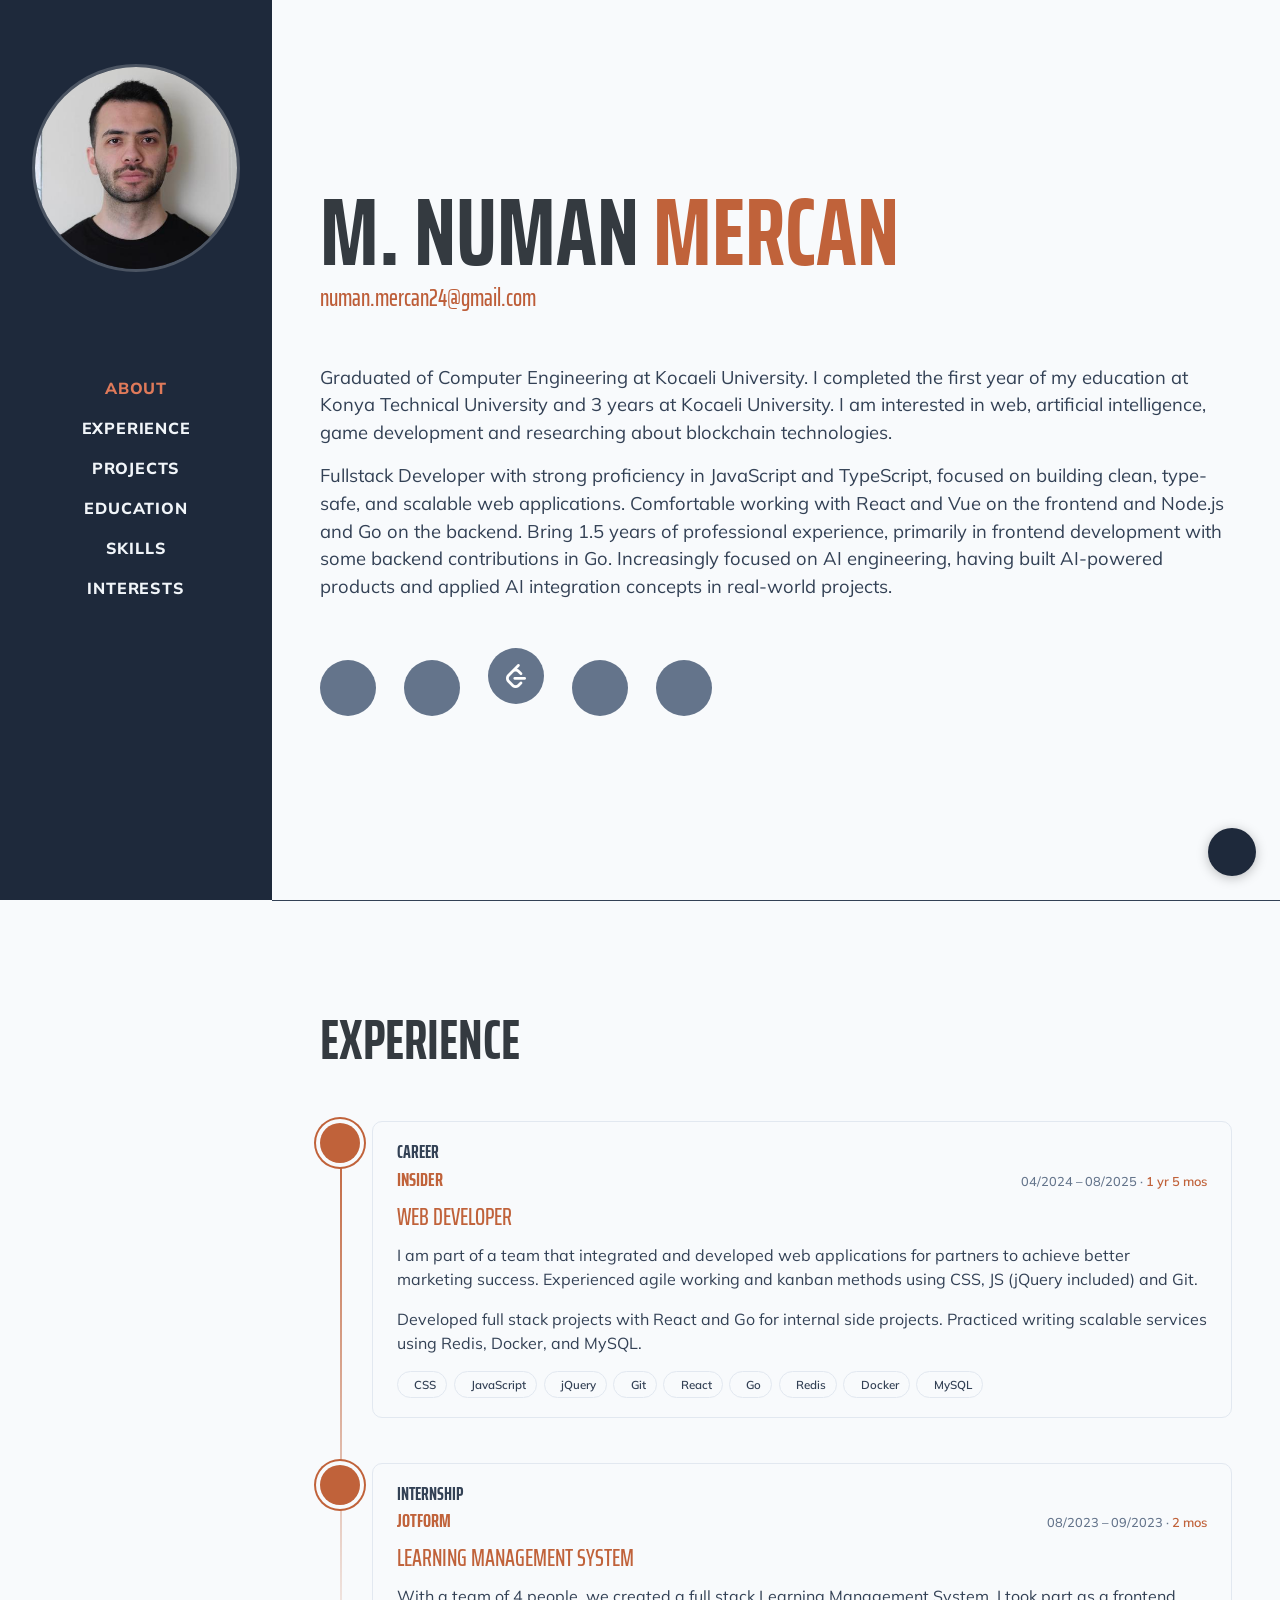
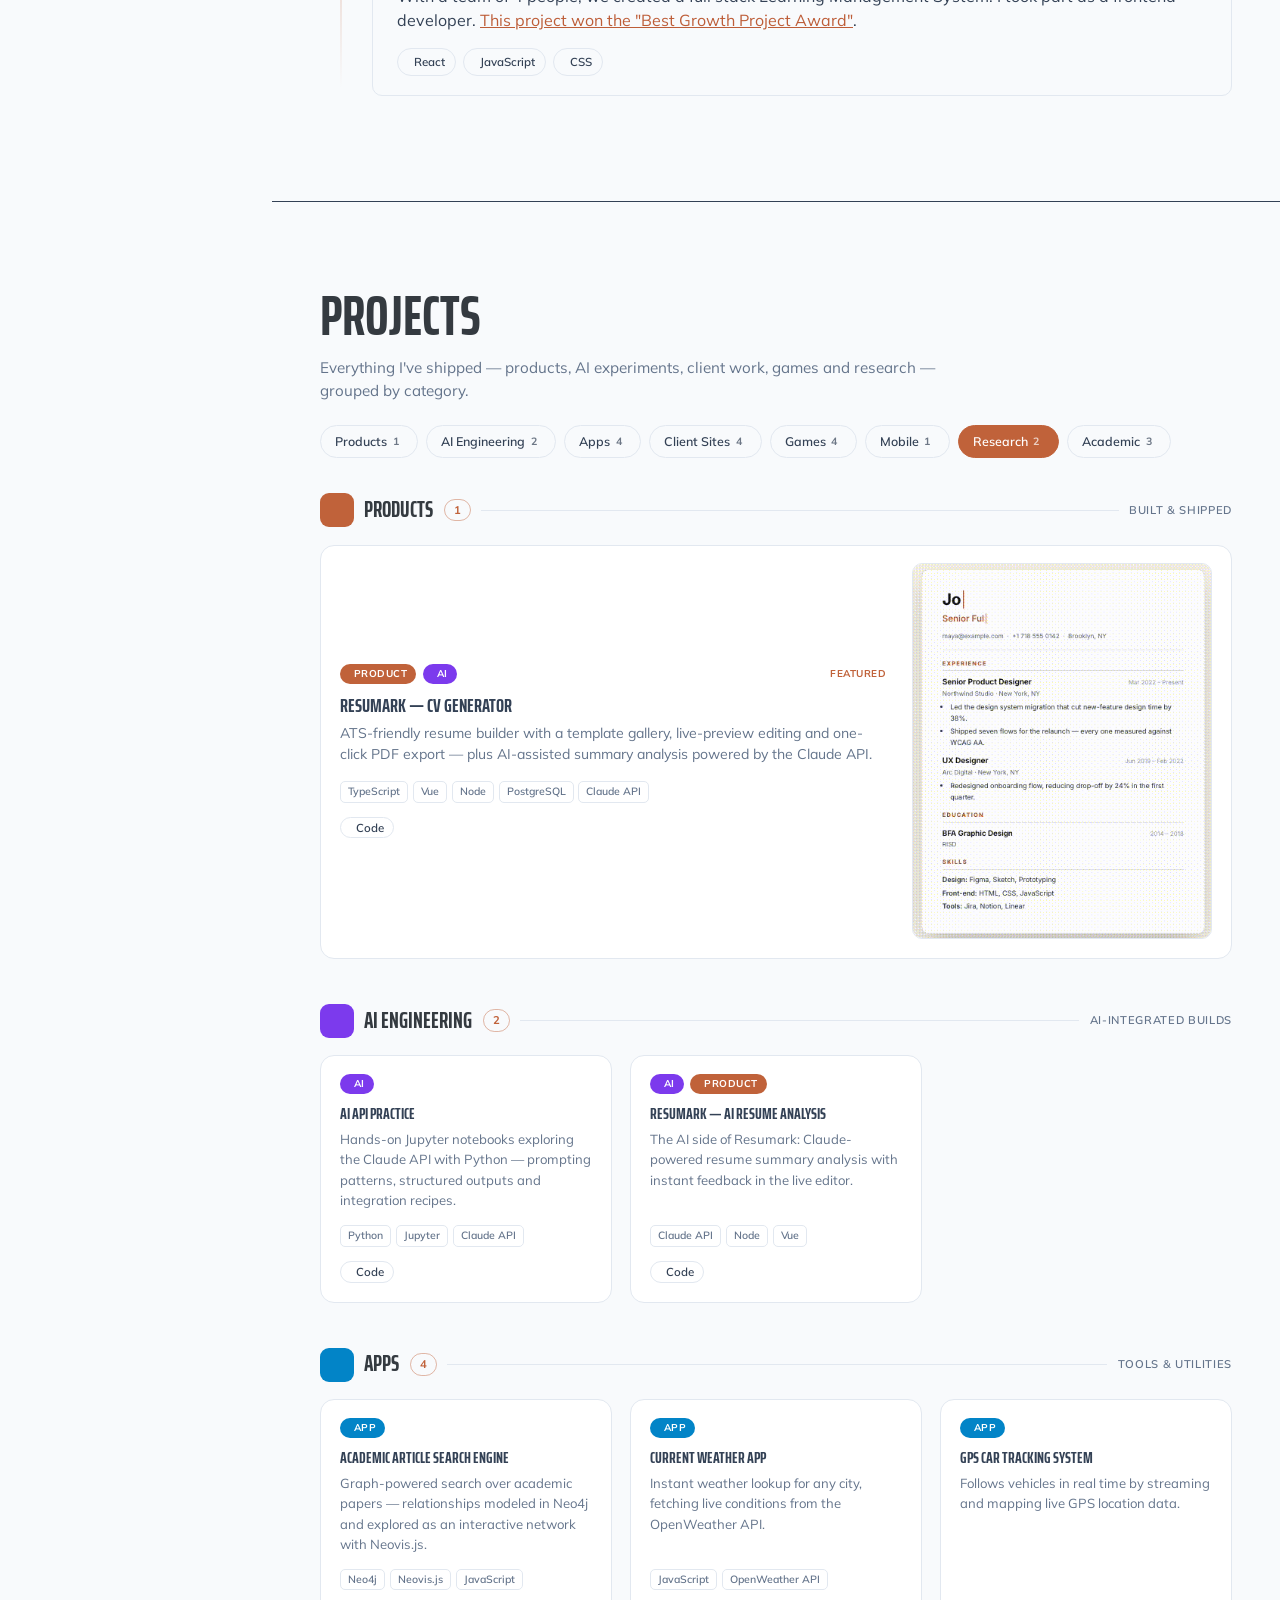
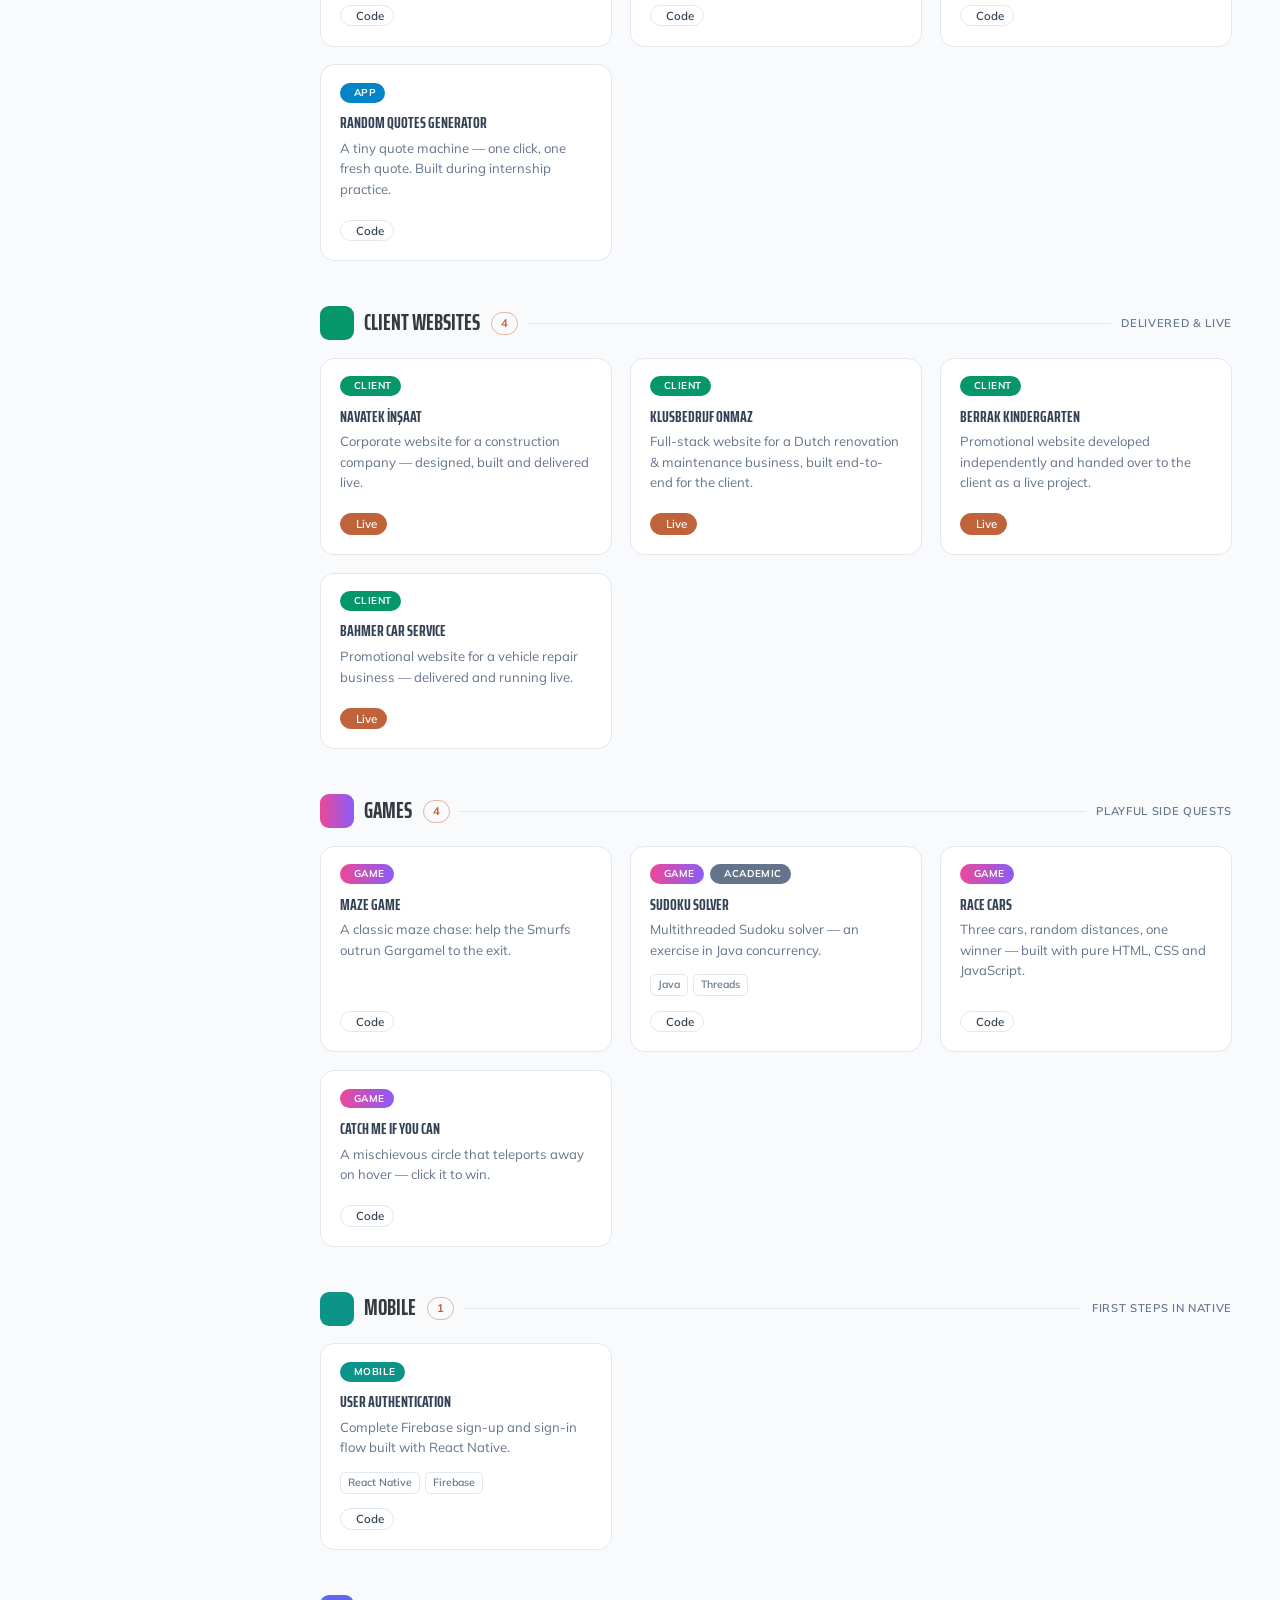
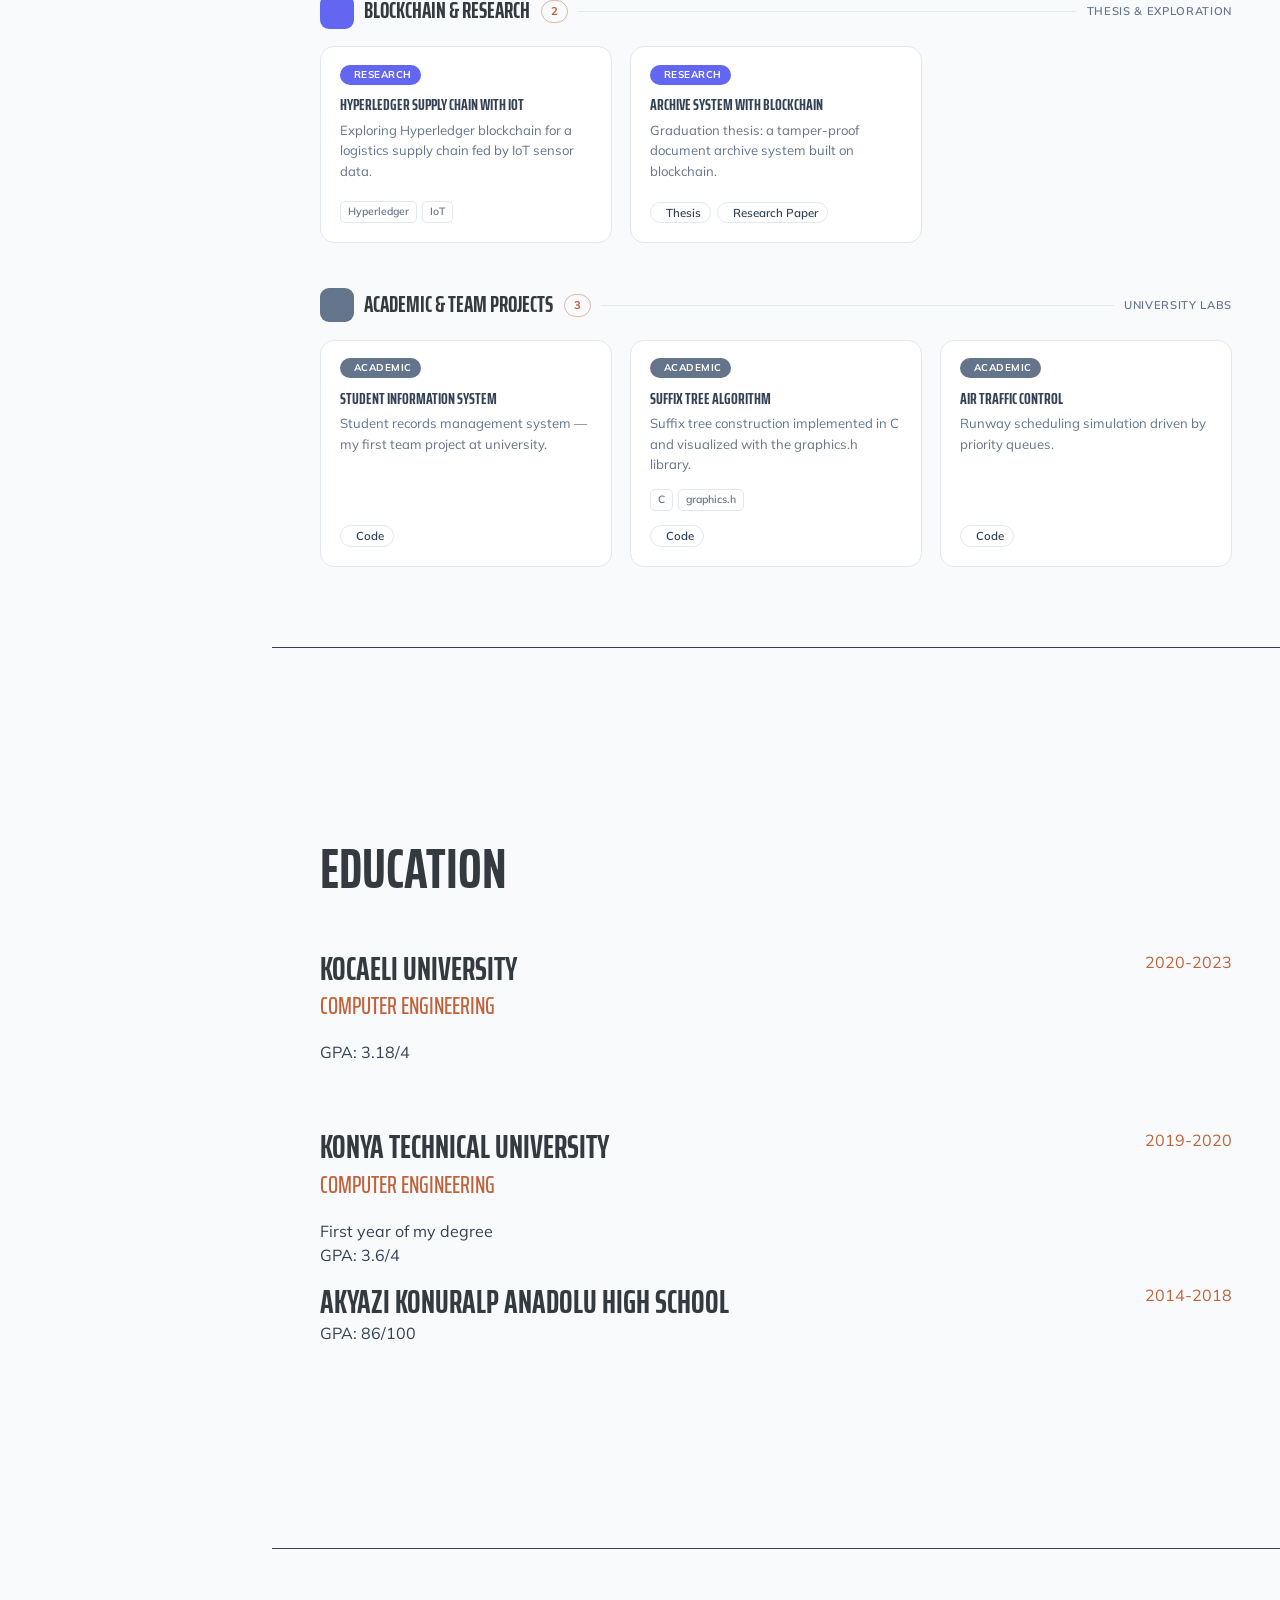
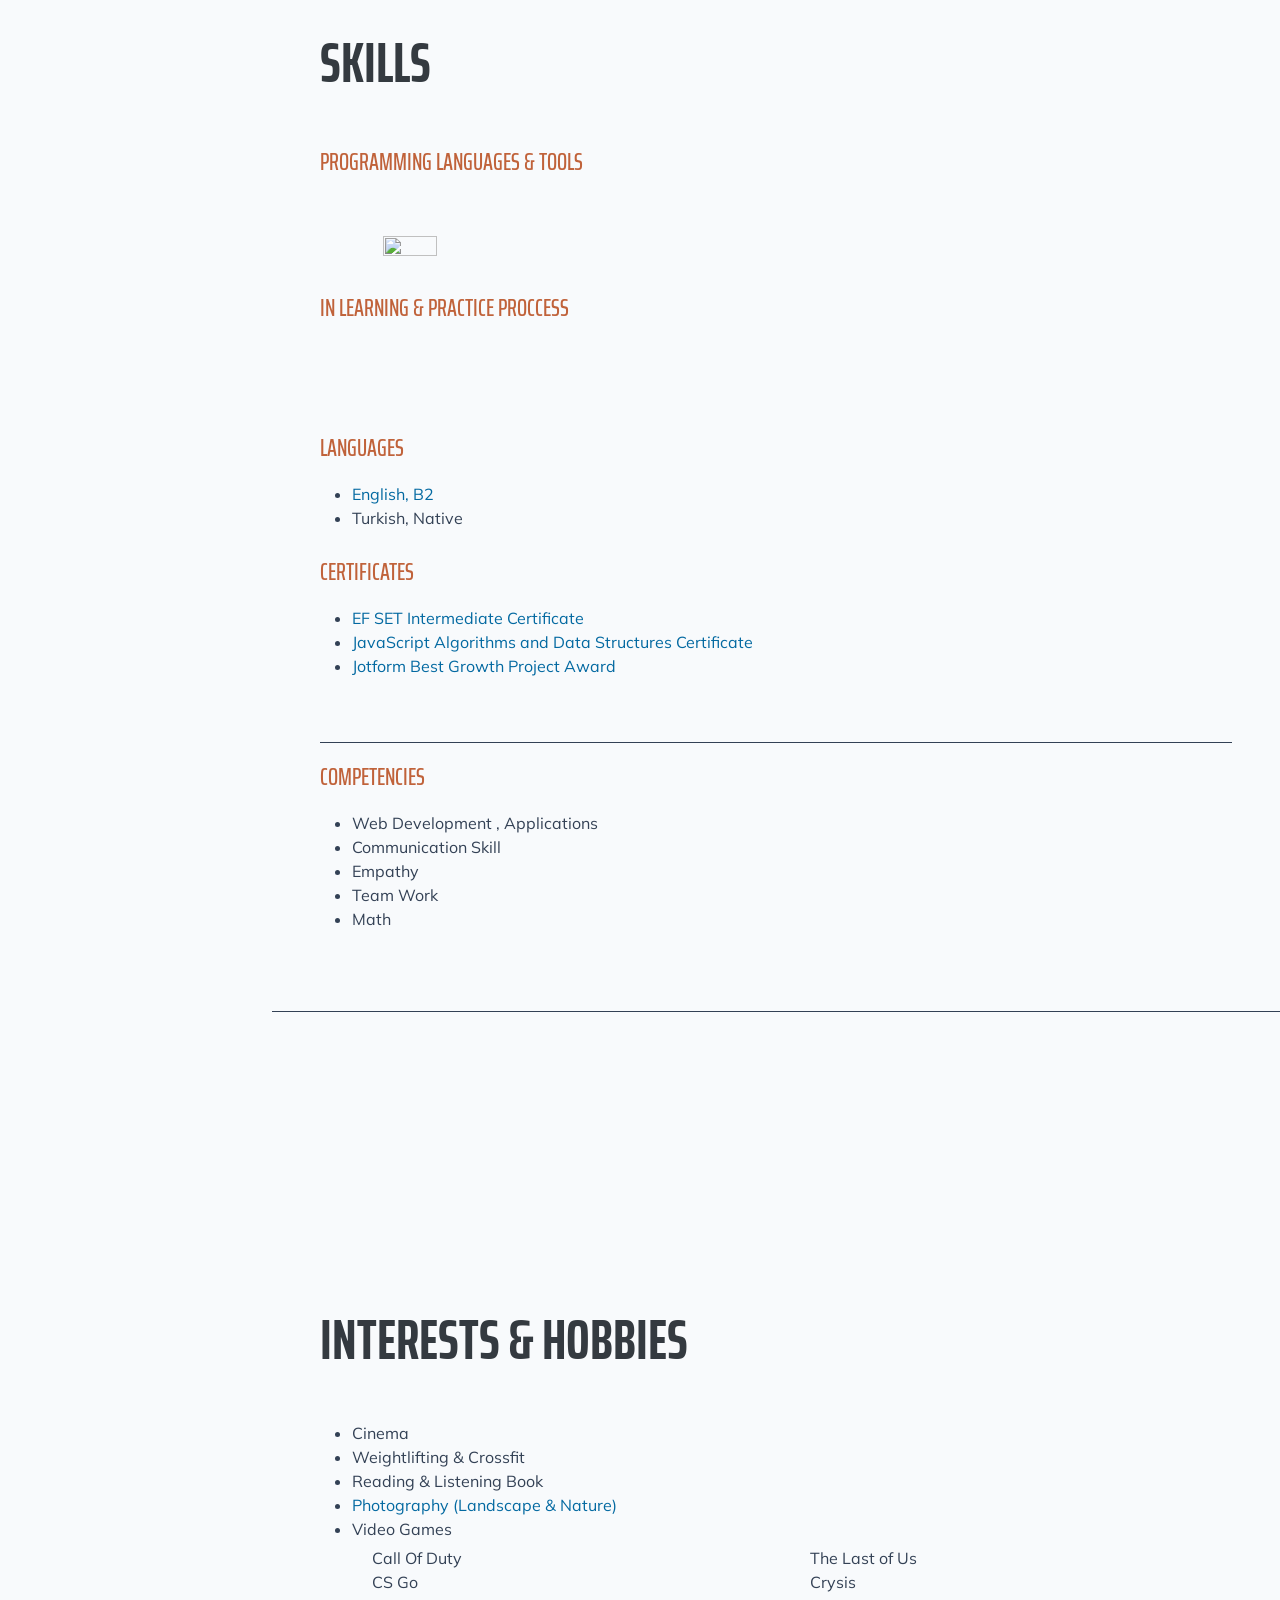
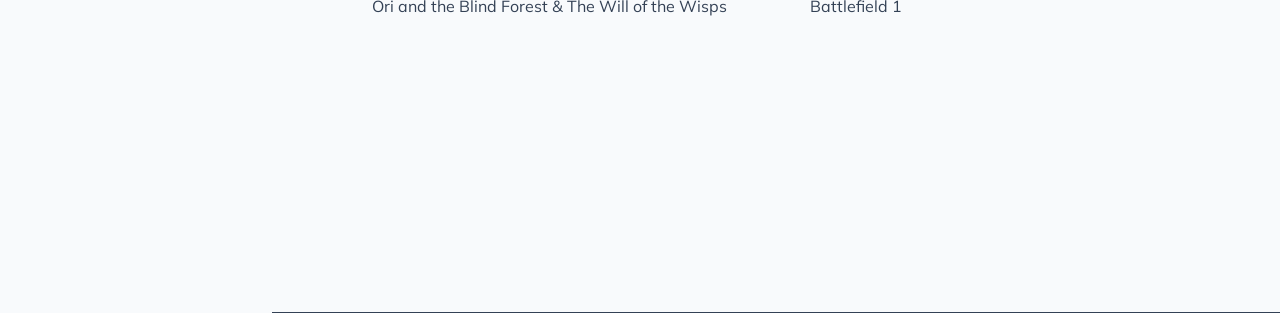
==== commit de86e120: "feat: polish Experience section with LinkedIn links and tech tags Link company names to their Linked" ====
--- a/index.html
+++ b/index.html
@@ -182,9 +182,17 @@
               <div class="timeline-content">
                 <h3 class="timeline-title">Career</h3>
                 <div class="timeline-company-row">
-                  <h4 class="timeline-company">Insider</h4>
+                  <h4 class="timeline-company">
+                    <a
+                      class="timeline-company-link"
+                      href="https://www.linkedin.com/company/insiderone/"
+                      target="_blank"
+                      rel="noopener noreferrer"
+                      >Insider</a>
+                  </h4>
                   <span class="timeline-date"
-                    >04/2024 – 08/2025</span
+                    >04/2024 – 08/2025 ·
+                    <span class="timeline-duration">1 yr 5 mos</span></span
                   >
                 </div>
                 <div class="subheading mb-2">Web Developer</div>
@@ -199,6 +207,44 @@
                   side projects. Practiced writing scalable services using
                   Redis, Docker, and MySQL.
                 </p>
+                <div class="xp-tags">
+                  <span class="xp-tag"
+                    ><i class="fab fa-css3-alt" style="color: #2965f1"></i>
+                    CSS</span
+                  >
+                  <span class="xp-tag"
+                    ><i class="fab fa-js" style="color: #f0db4f"></i>
+                    JavaScript</span
+                  >
+                  <span class="xp-tag"
+                    ><i class="devicon-jquery-plain" style="color: #0769ad"></i>
+                    jQuery</span
+                  >
+                  <span class="xp-tag"
+                    ><i class="fab fa-git-alt" style="color: #f05032"></i>
+                    Git</span
+                  >
+                  <span class="xp-tag"
+                    ><i class="fab fa-react" style="color: #61dafb"></i>
+                    React</span
+                  >
+                  <span class="xp-tag"
+                    ><i class="fab fa-golang" style="color: #00add8"></i>
+                    Go</span
+                  >
+                  <span class="xp-tag"
+                    ><i class="devicon-redis-plain" style="color: #dc382d"></i>
+                    Redis</span
+                  >
+                  <span class="xp-tag"
+                    ><i class="fab fa-docker" style="color: #2496ed"></i>
+                    Docker</span
+                  >
+                  <span class="xp-tag"
+                    ><i class="devicon-mysql-plain" style="color: #4479a1"></i>
+                    MySQL</span
+                  >
+                </div>
               </div>
             </div>
 
@@ -210,9 +256,17 @@
               <div class="timeline-content">
                 <h3 class="timeline-title">Internship</h3>
                 <div class="timeline-company-row">
-                  <h4 class="timeline-company">JOTFORM</h4>
+                  <h4 class="timeline-company">
+                    <a
+                      class="timeline-company-link"
+                      href="https://www.linkedin.com/company/jotform/"
+                      target="_blank"
+                      rel="noopener noreferrer"
+                      >JOTFORM</a>
+                  </h4>
                   <span class="timeline-date"
-                    >08/2023 – 09/2023</span
+                    >08/2023 – 09/2023 ·
+                    <span class="timeline-duration">2 mos</span></span
                   >
                 </div>
                 <div class="subheading mb-2">Learning Management System</div>
@@ -226,6 +280,20 @@
                     >This project won the "Best Growth Project Award"</a
                   >.
                 </p>
+                <div class="xp-tags">
+                  <span class="xp-tag"
+                    ><i class="fab fa-react" style="color: #61dafb"></i>
+                    React</span
+                  >
+                  <span class="xp-tag"
+                    ><i class="fab fa-js" style="color: #f0db4f"></i>
+                    JavaScript</span
+                  >
+                  <span class="xp-tag"
+                    ><i class="fab fa-css3-alt" style="color: #2965f1"></i>
+                    CSS</span
+                  >
+                </div>
               </div>
             </div>
           </div>
@@ -1090,7 +1158,7 @@
               <span class="fa-li"><i class="fas fa-check"></i></span>
               <a
                 class="projectLinks"
-                href="https://www.jotform.com/pdf-view/473d855fee"
+                href="https://www.linkedin.com/in/mnmercan/overlay/Certifications/374407651/treasury?profileId=ACoAADP-yDcBBie3kkJcx5_O4TJIHdG8QiZ69bk"
                 target="_blank"
                 >Jotform Best Growth Project Award</a
               >
--- a/css/theme.css
+++ b/css/theme.css
@@ -261,6 +261,84 @@
   color: var(--accent);
 }
 
+/* Company name links out to the company's LinkedIn page */
+.timeline-company-link {
+  color: inherit;
+  text-decoration: none;
+  display: inline-flex;
+  align-items: center;
+  gap: 0.45rem;
+}
+
+.timeline-company-link:hover {
+  text-decoration: underline;
+  text-underline-offset: 4px;
+}
+
+.timeline-company-link i {
+  font-size: 0.68em;
+  opacity: 0.55;
+  transition: opacity 0.2s ease, transform 0.2s ease;
+}
+
+.timeline-company-link:hover i {
+  opacity: 1;
+  transform: translateY(-1px);
+}
+
+/* Tech chips at the bottom of an experience entry */
+.xp-tags {
+  display: flex;
+  flex-wrap: wrap;
+  gap: 0.4rem;
+  margin-top: 1rem;
+}
+
+.xp-tag {
+  display: inline-flex;
+  align-items: center;
+  gap: 0.4rem;
+  font-size: 0.72rem;
+  font-weight: 600;
+  line-height: 1.5;
+  padding: 4px 10px;
+  border-radius: 999px;
+  border: 1px solid var(--hr-color);
+  color: var(--body-color);
+  transition: border-color 0.2s ease, transform 0.15s ease;
+}
+
+.xp-tag:hover {
+  border-color: var(--accent);
+  transform: translateY(-1px);
+}
+
+.xp-tag i {
+  font-size: 0.85rem;
+}
+
+/* Subtle scroll reveal (js-anim added from JS so entries stay
+   visible when JS is unavailable) */
+.timeline.js-anim .timeline-item {
+  opacity: 0;
+  transform: translateY(14px);
+  transition: opacity 0.55s ease, transform 0.55s cubic-bezier(0.22, 1, 0.36, 1);
+  transition-delay: var(--d, 0ms);
+}
+
+.timeline.js-anim .timeline-item.in-view {
+  opacity: 1;
+  transform: none;
+}
+
+@media (prefers-reduced-motion: reduce) {
+  .timeline.js-anim .timeline-item {
+    opacity: 1 !important;
+    transform: none !important;
+    transition: none !important;
+  }
+}
+
 .timeline-list {
   list-style: none;
   padding-left: 0;
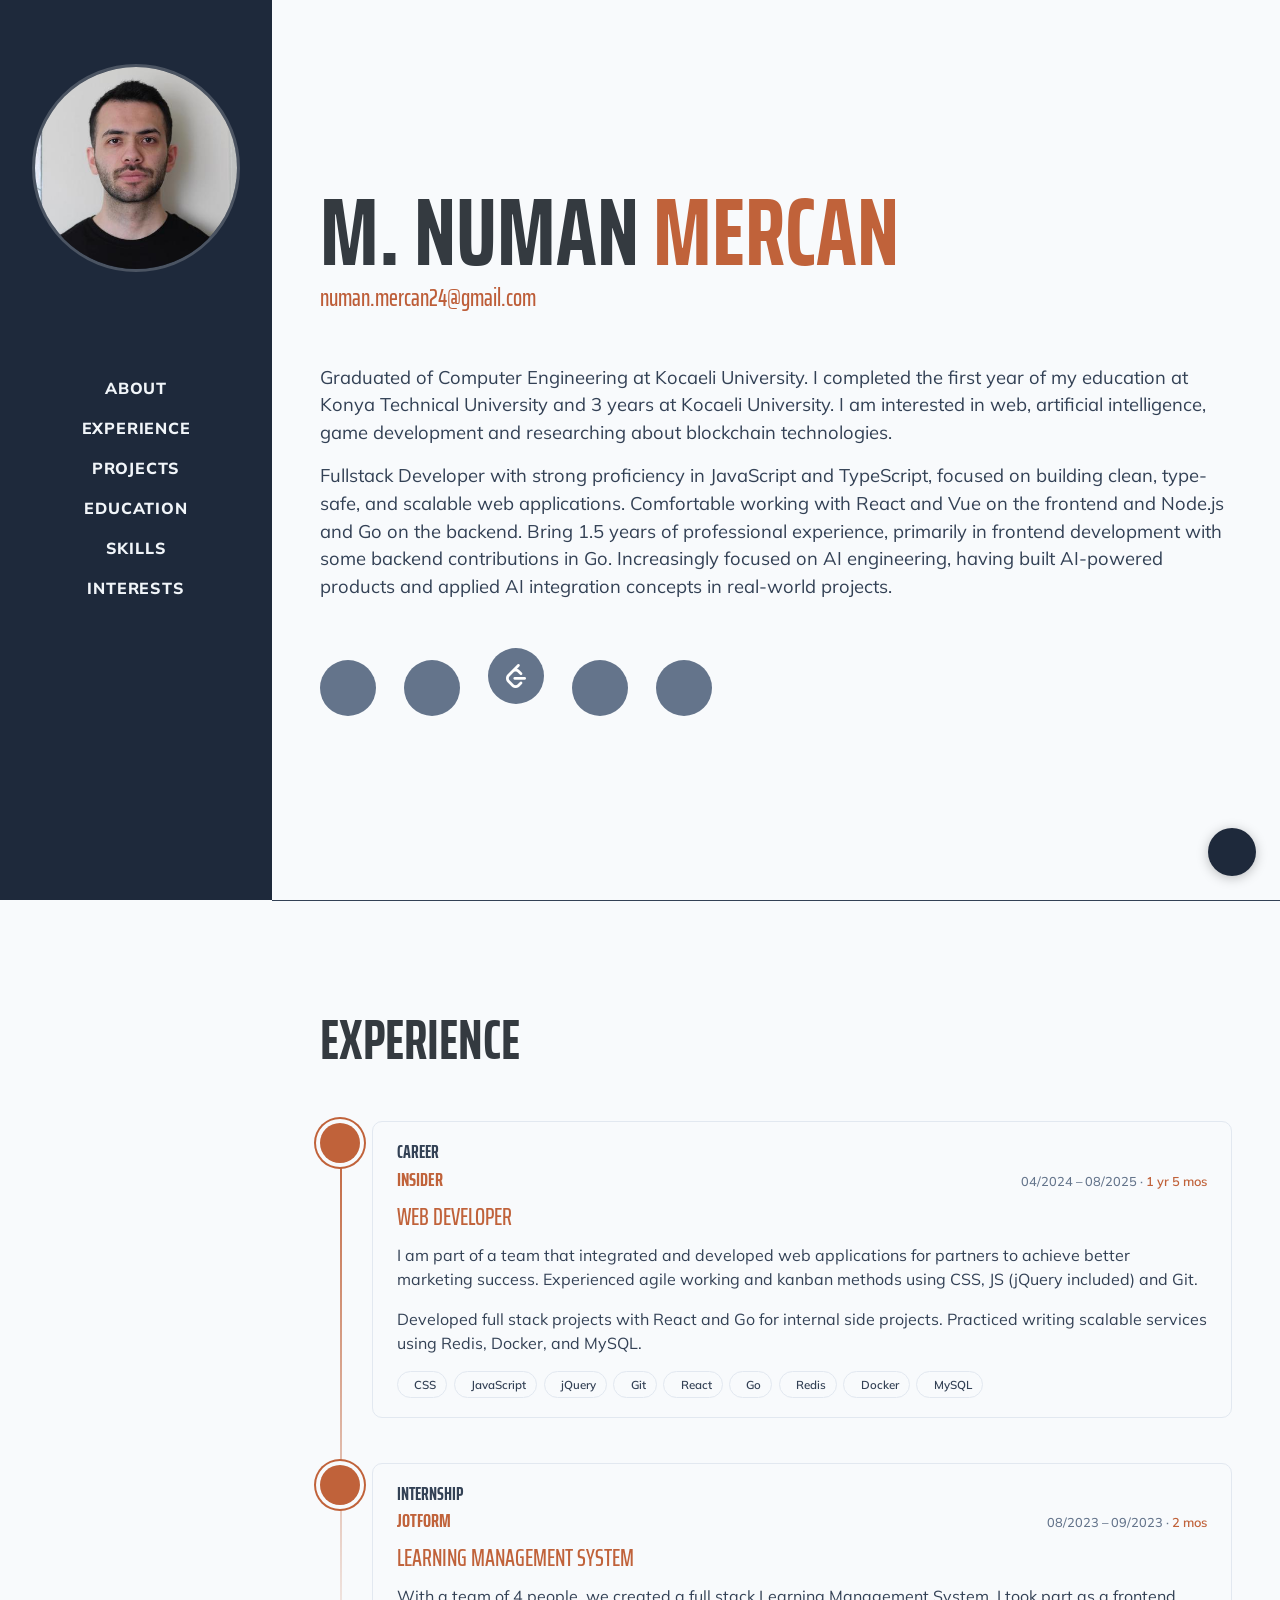
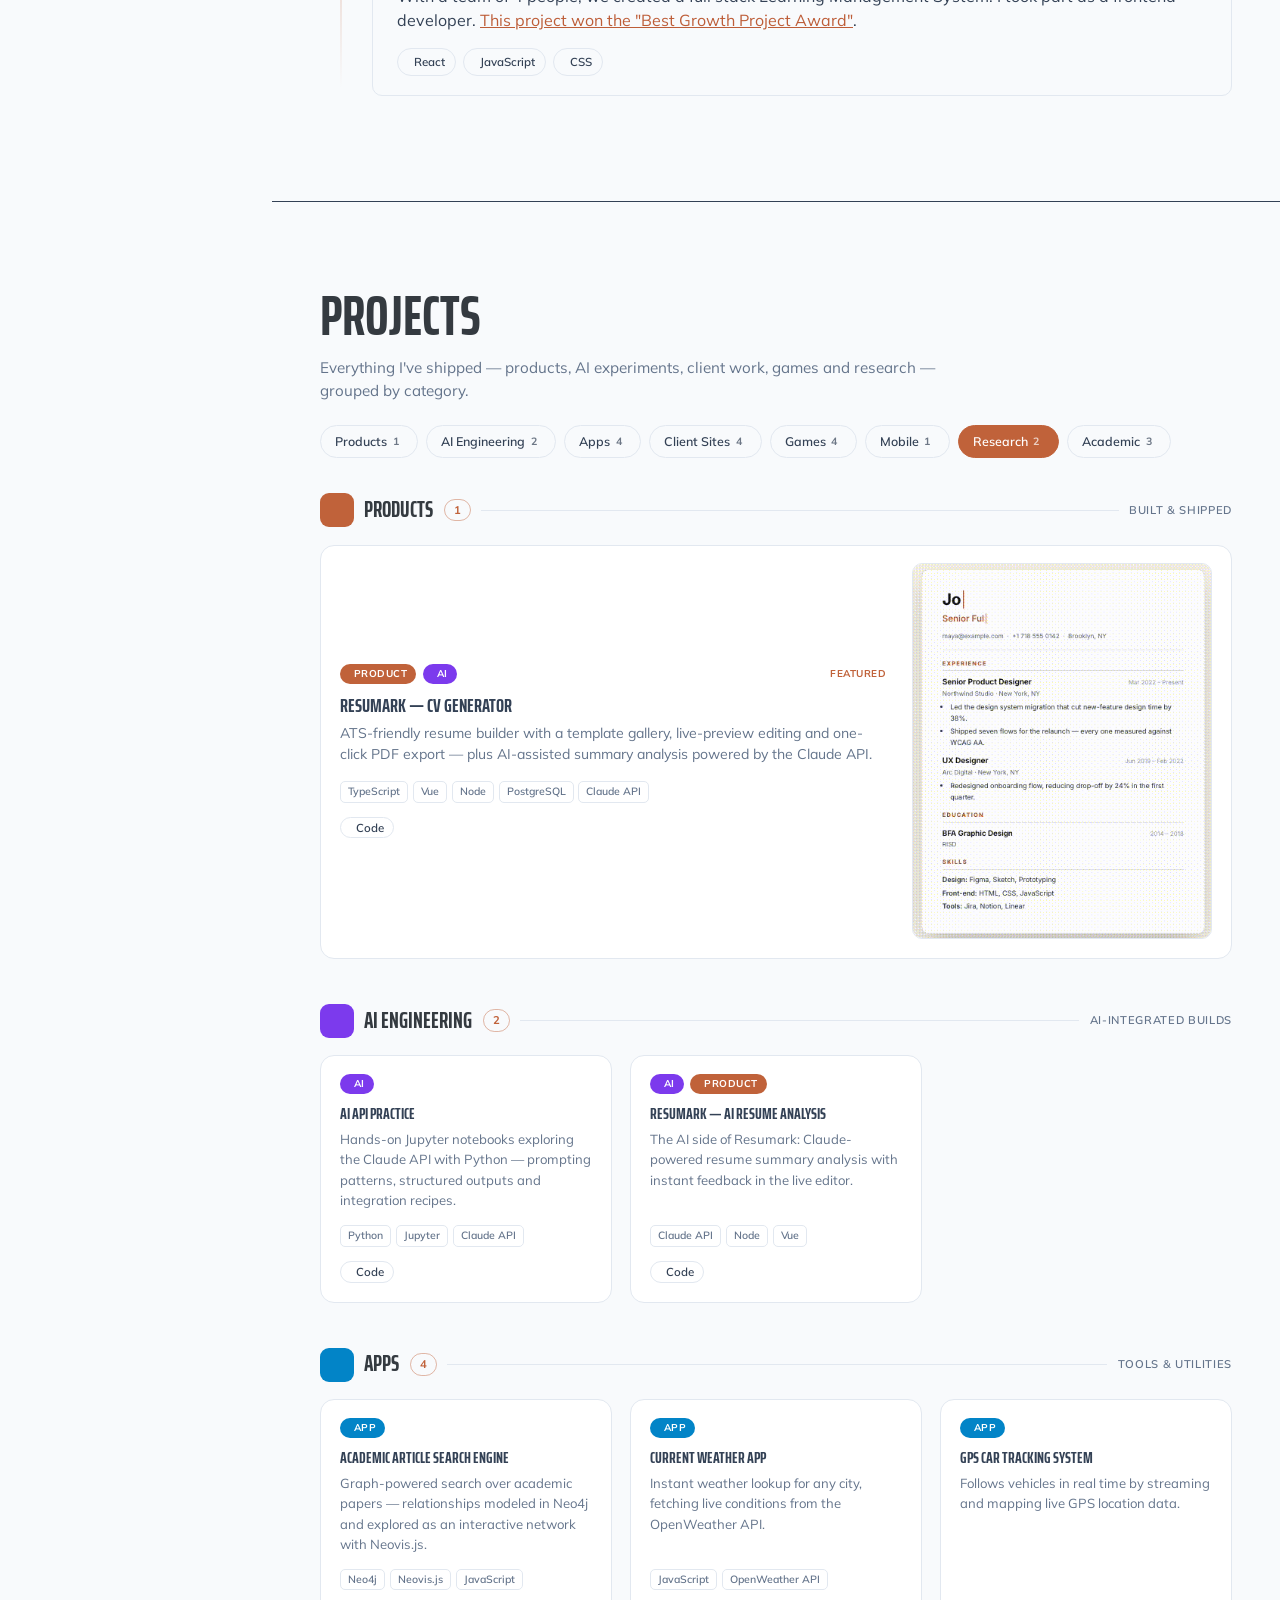
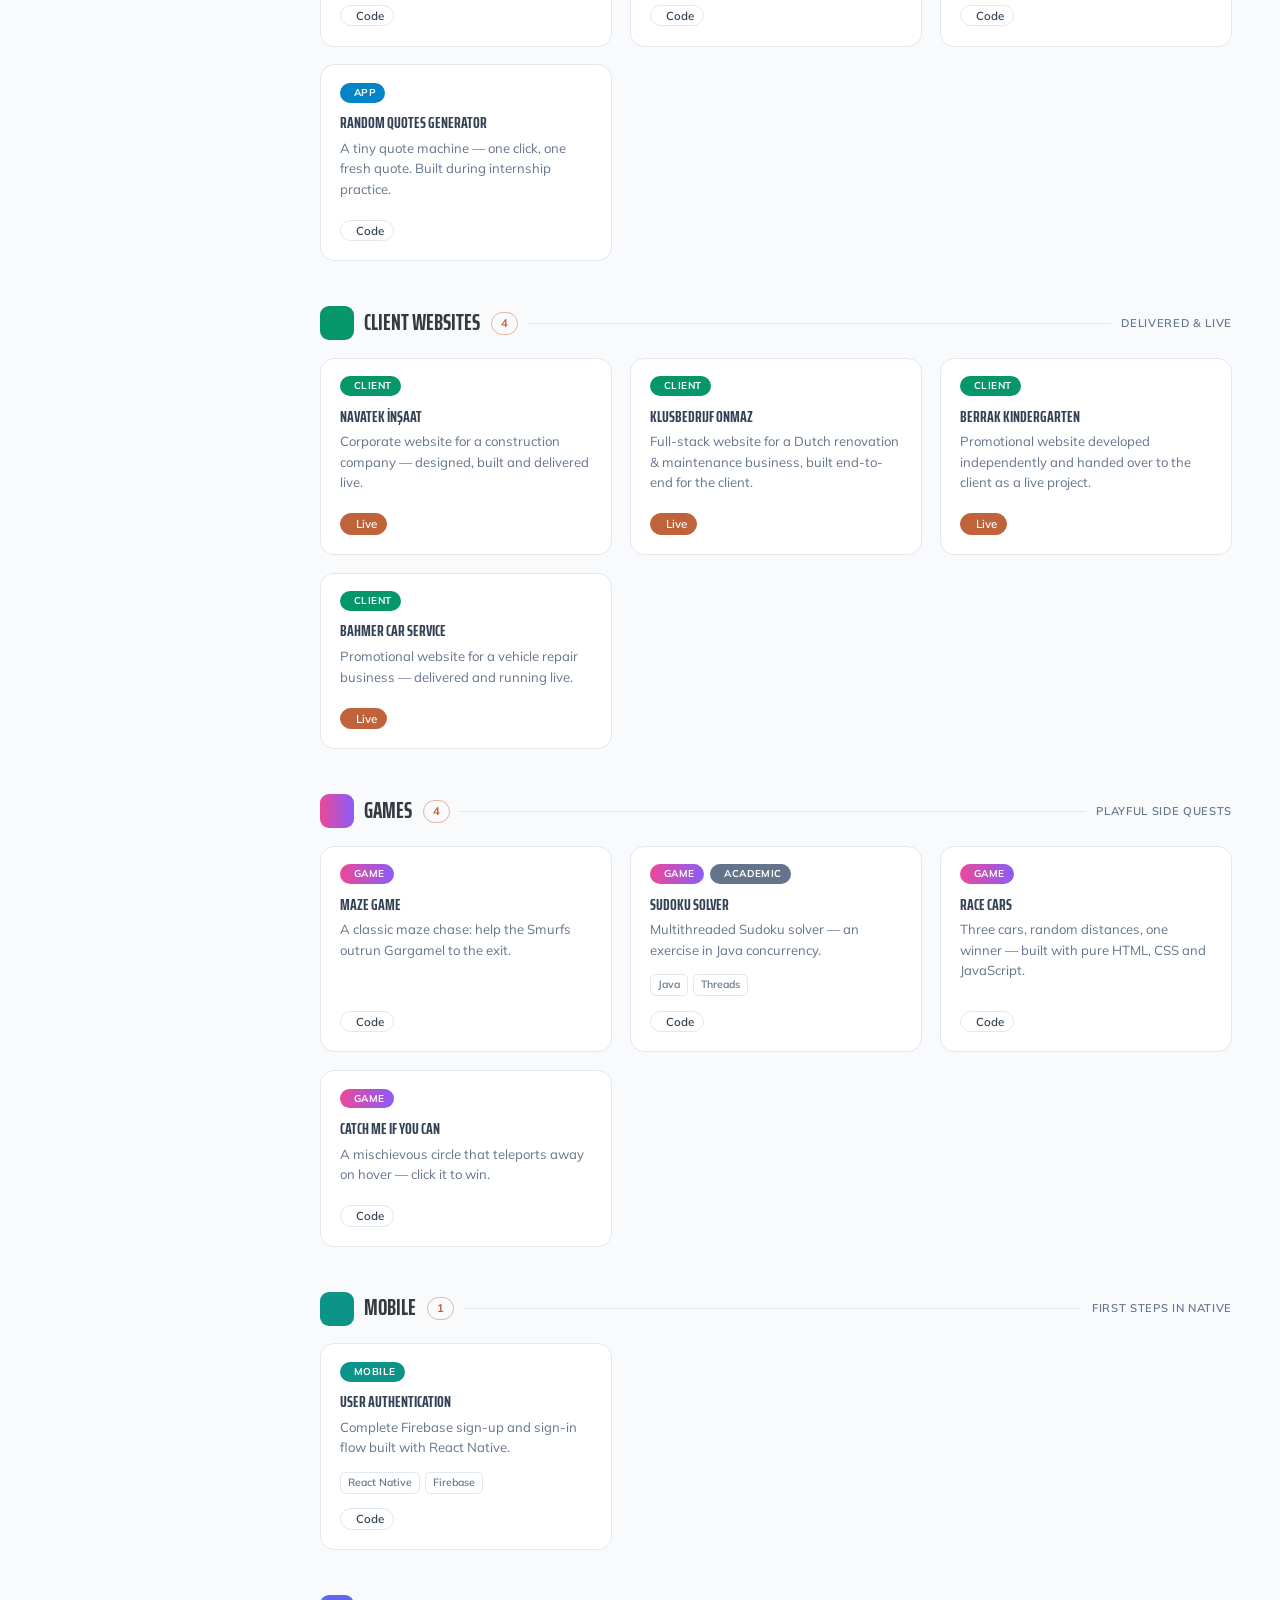
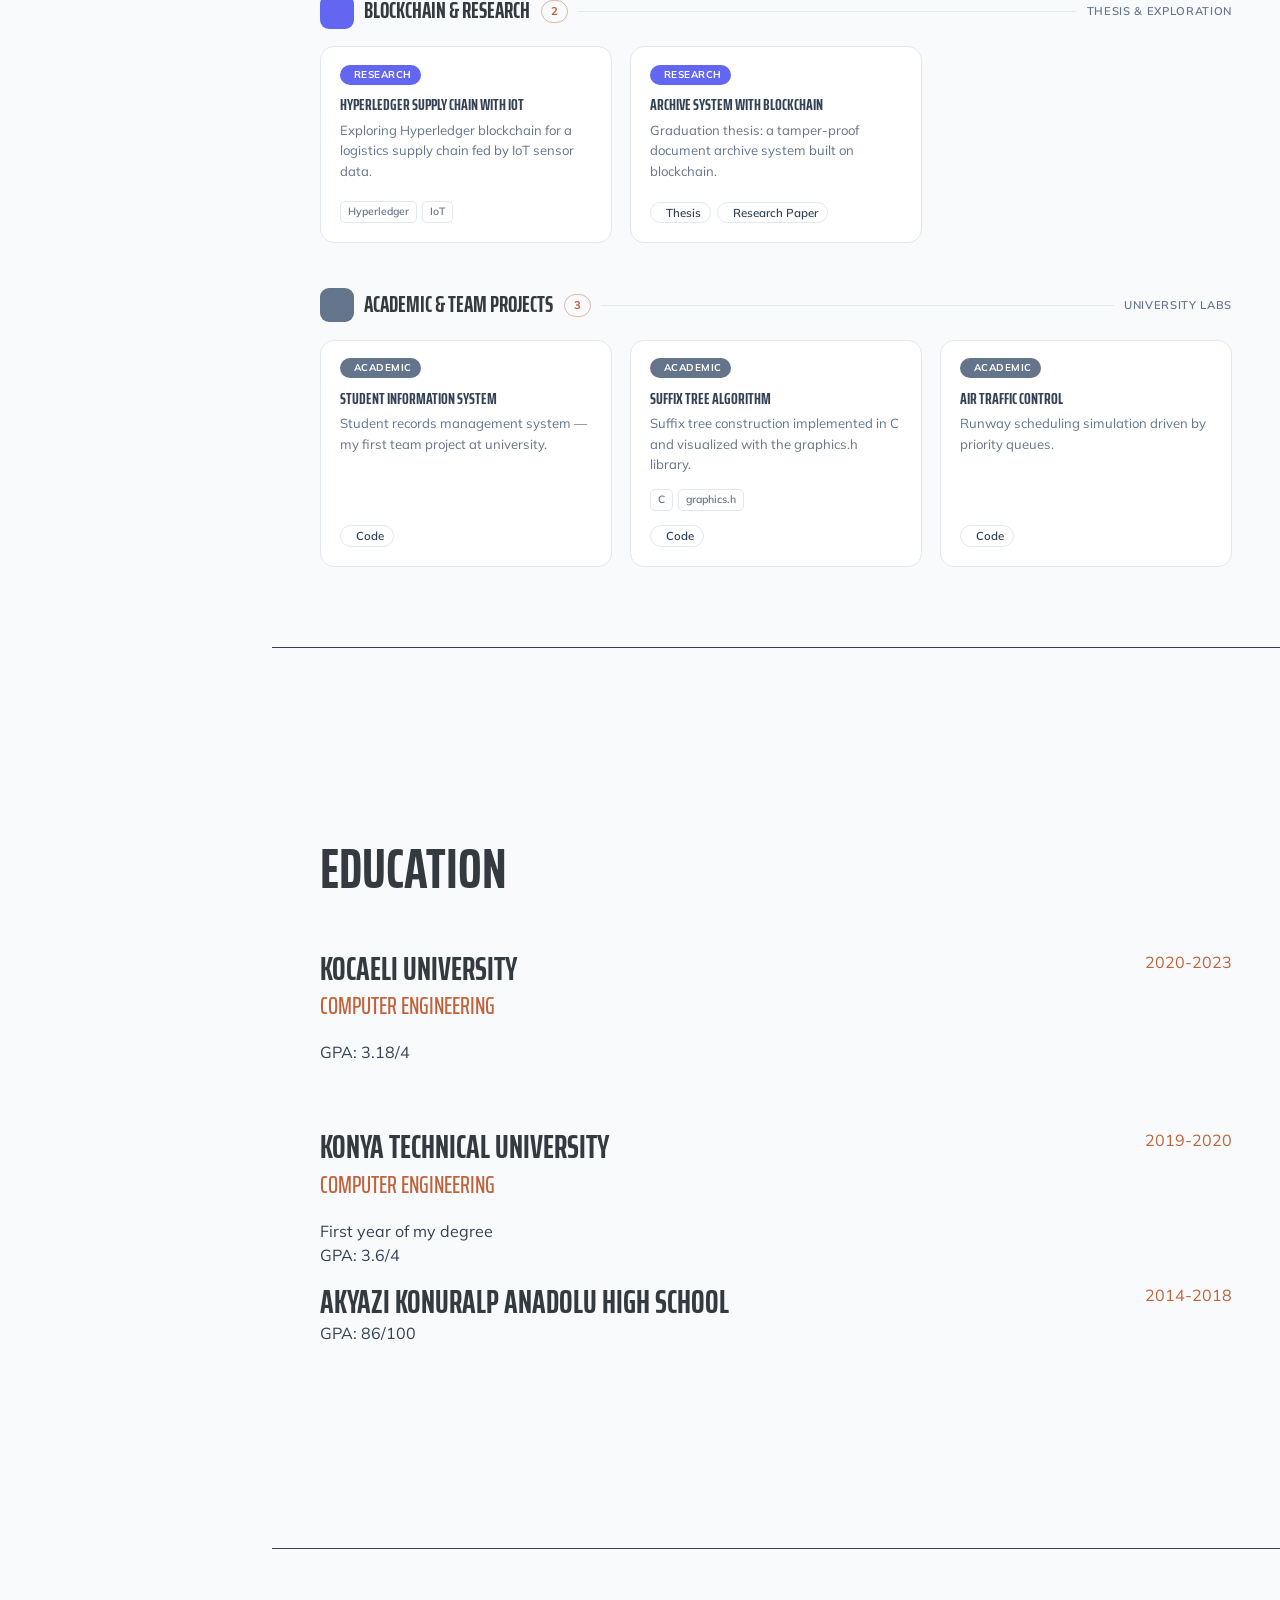
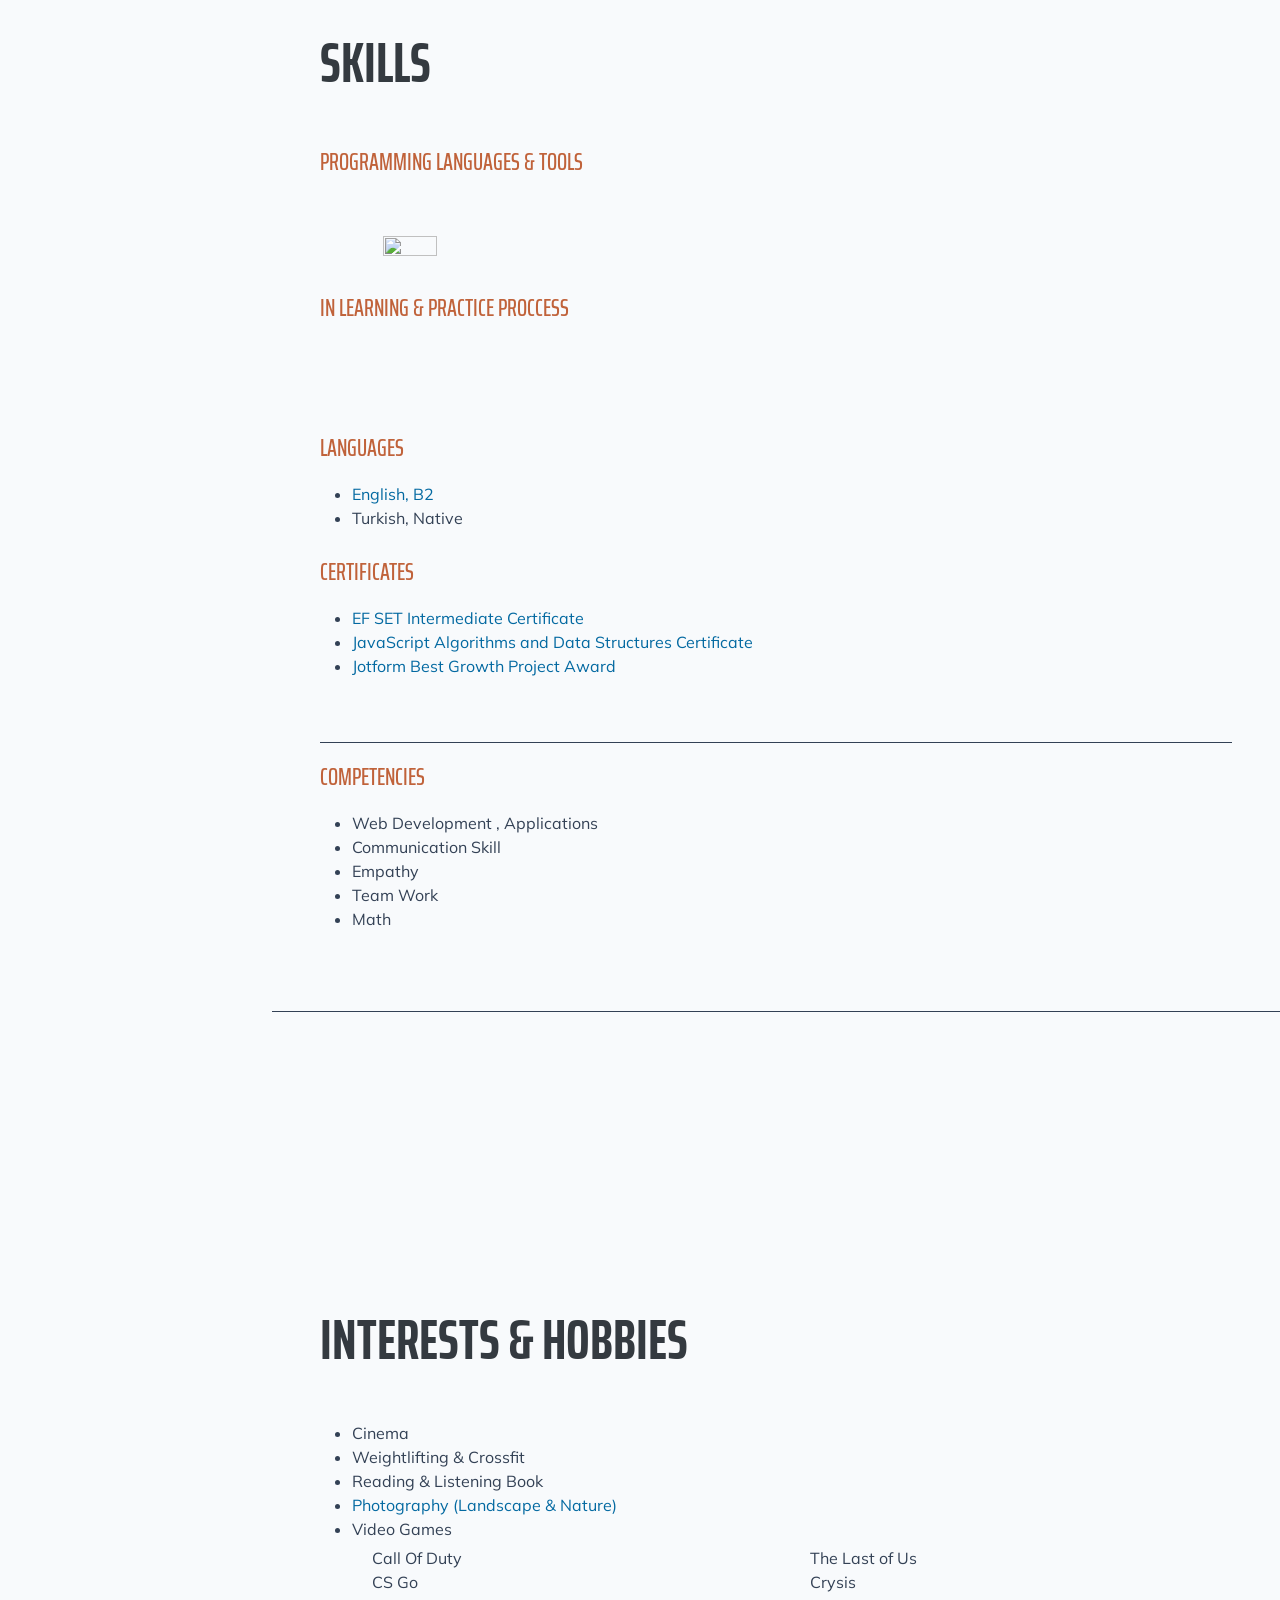
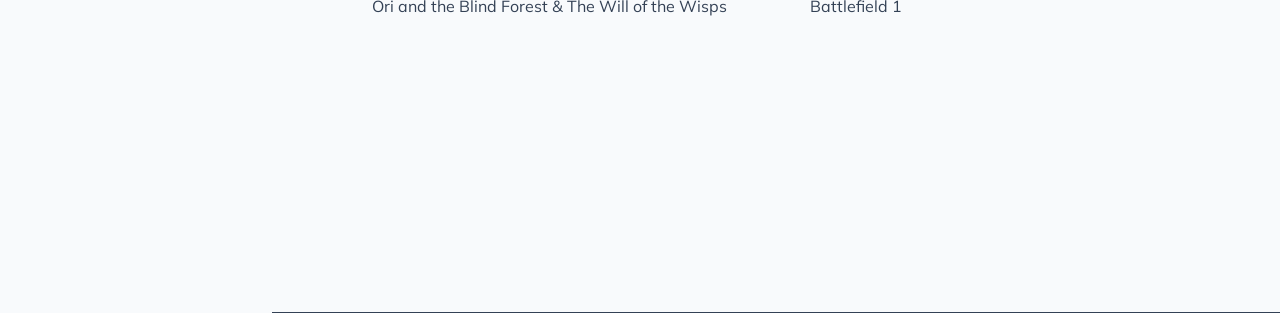
==== commit 1bc7fd7e: "chore: resume link updated" ====
--- a/index.html
+++ b/index.html
@@ -162,7 +162,7 @@
             <a
               class="social-icon"
               id="social4"
-              href="https://flowcv.com/resume/ang9v04qt7"
+              href="https://drive.google.com/file/d/1wAUmWbVVhMTdzxk95xocYGxkJTJGIRu2/view?usp=sharing"
               target="_blank"
               ><i class="fas fa-file"></i
             ></a>
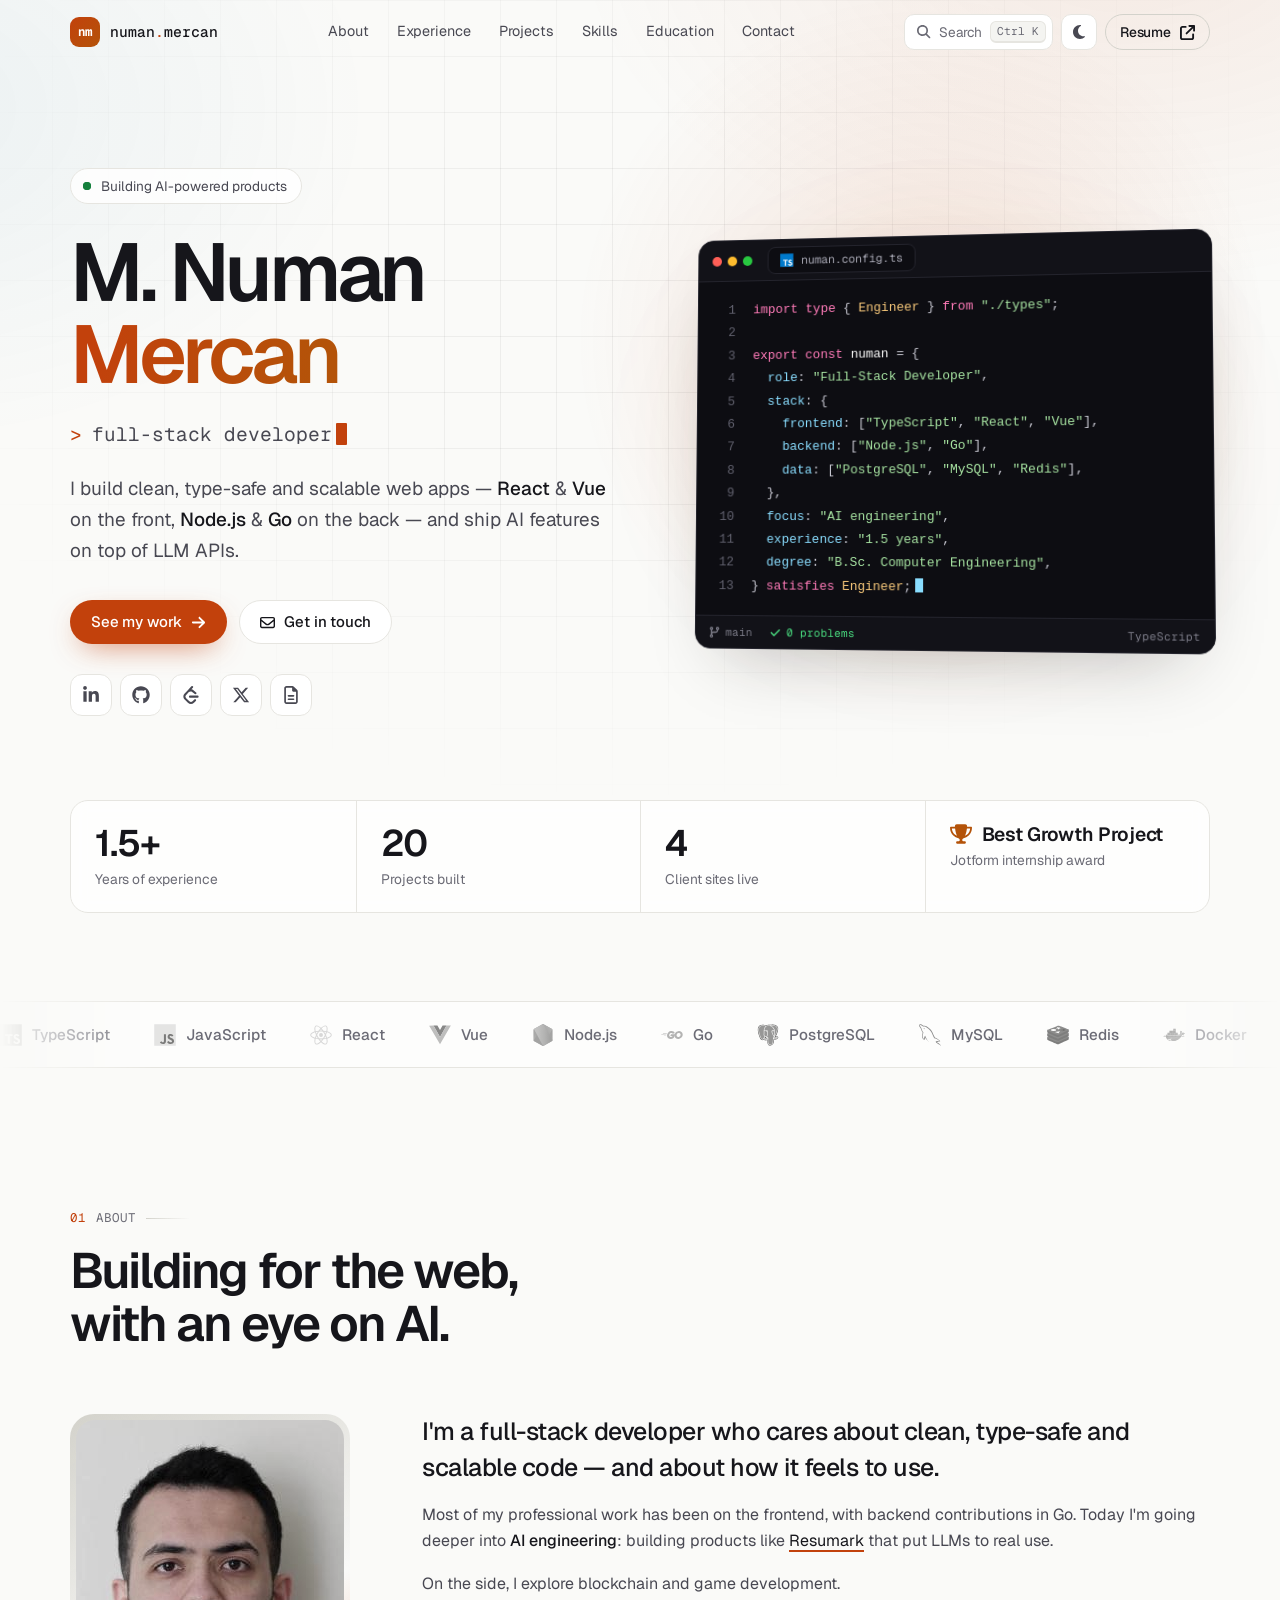
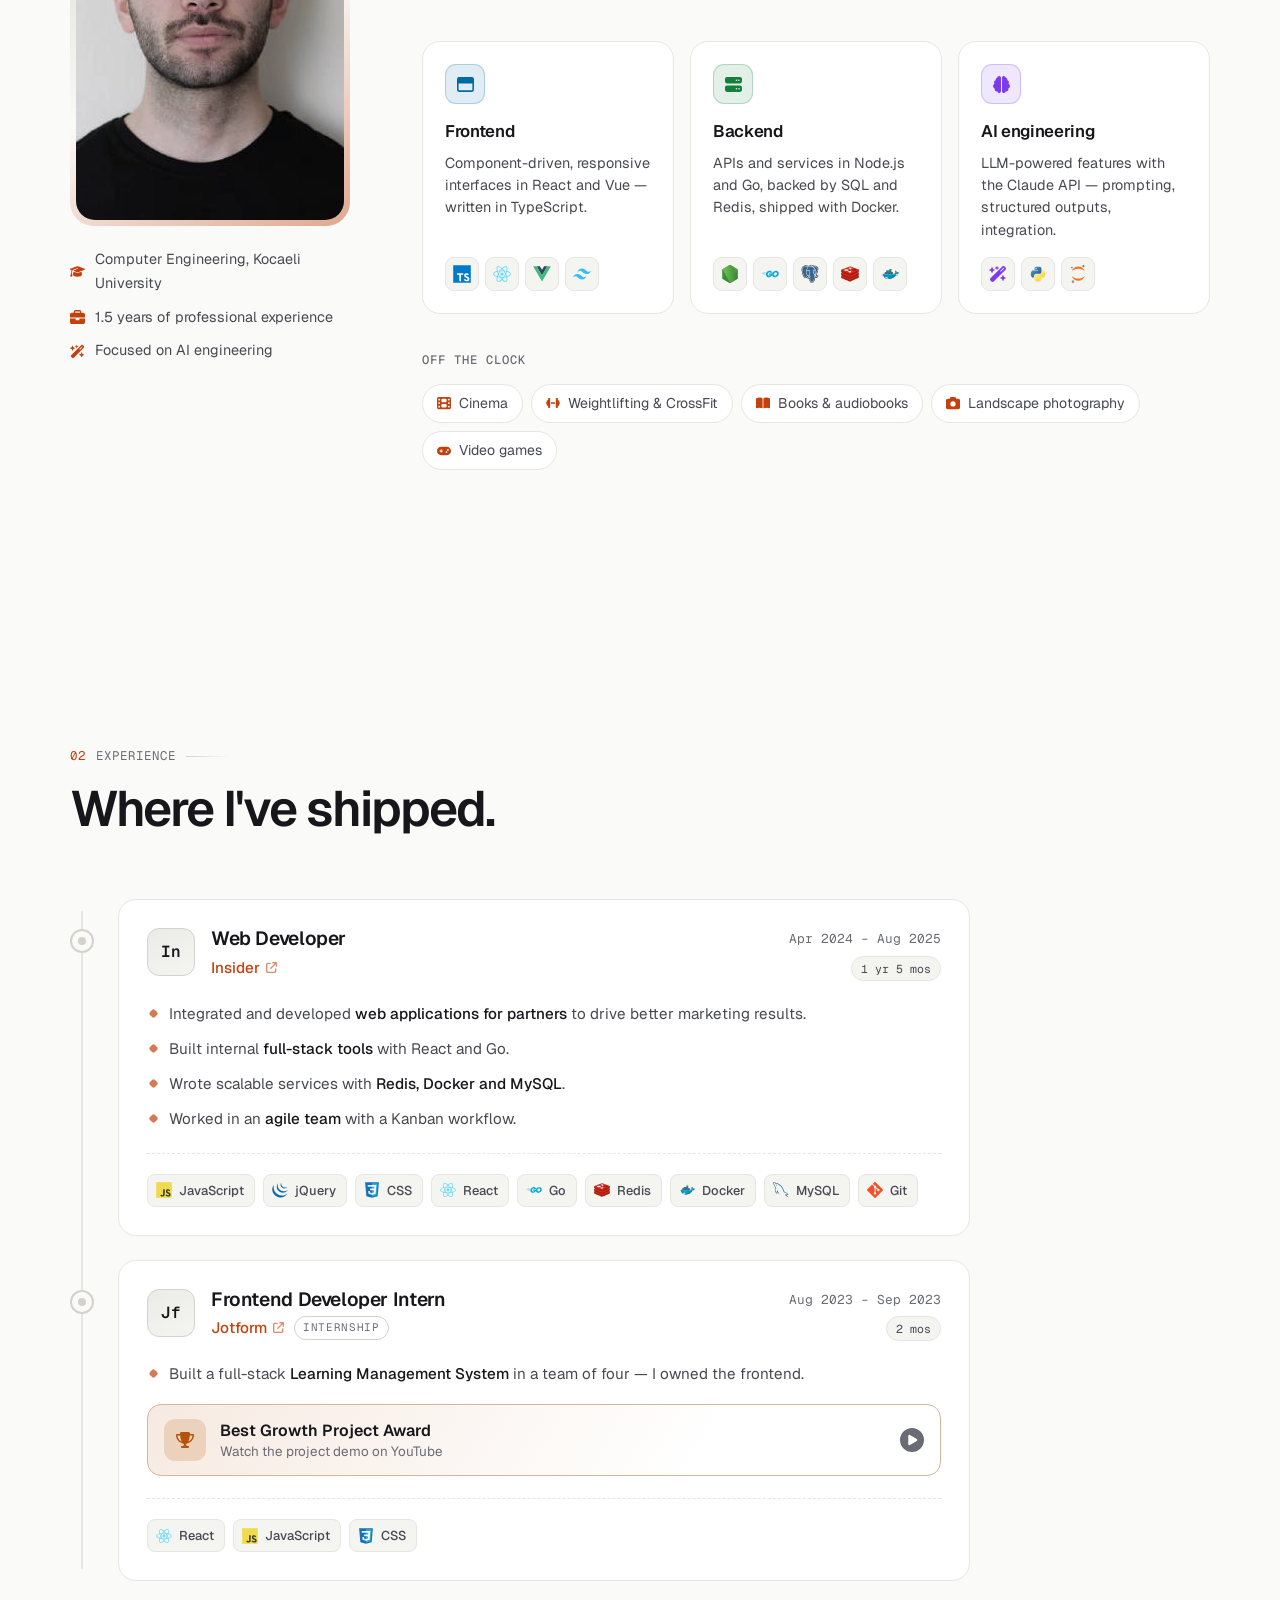
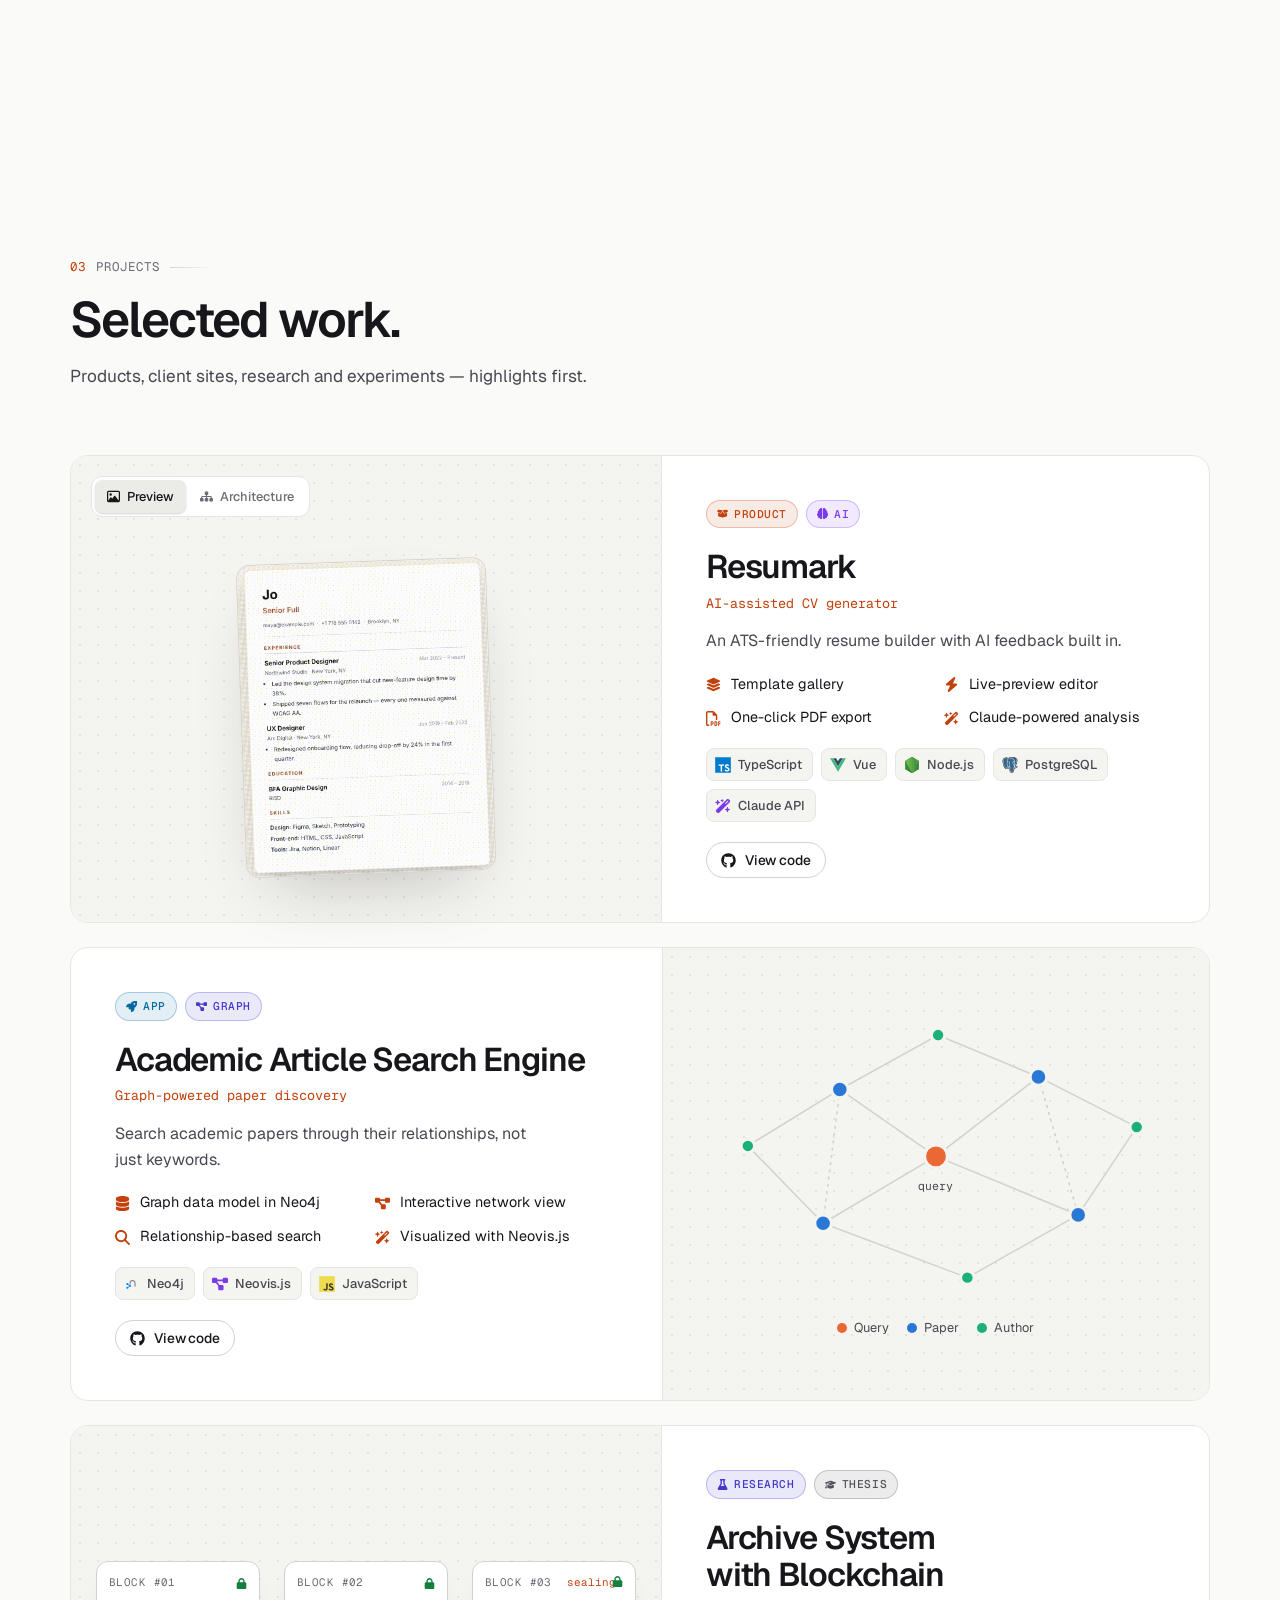
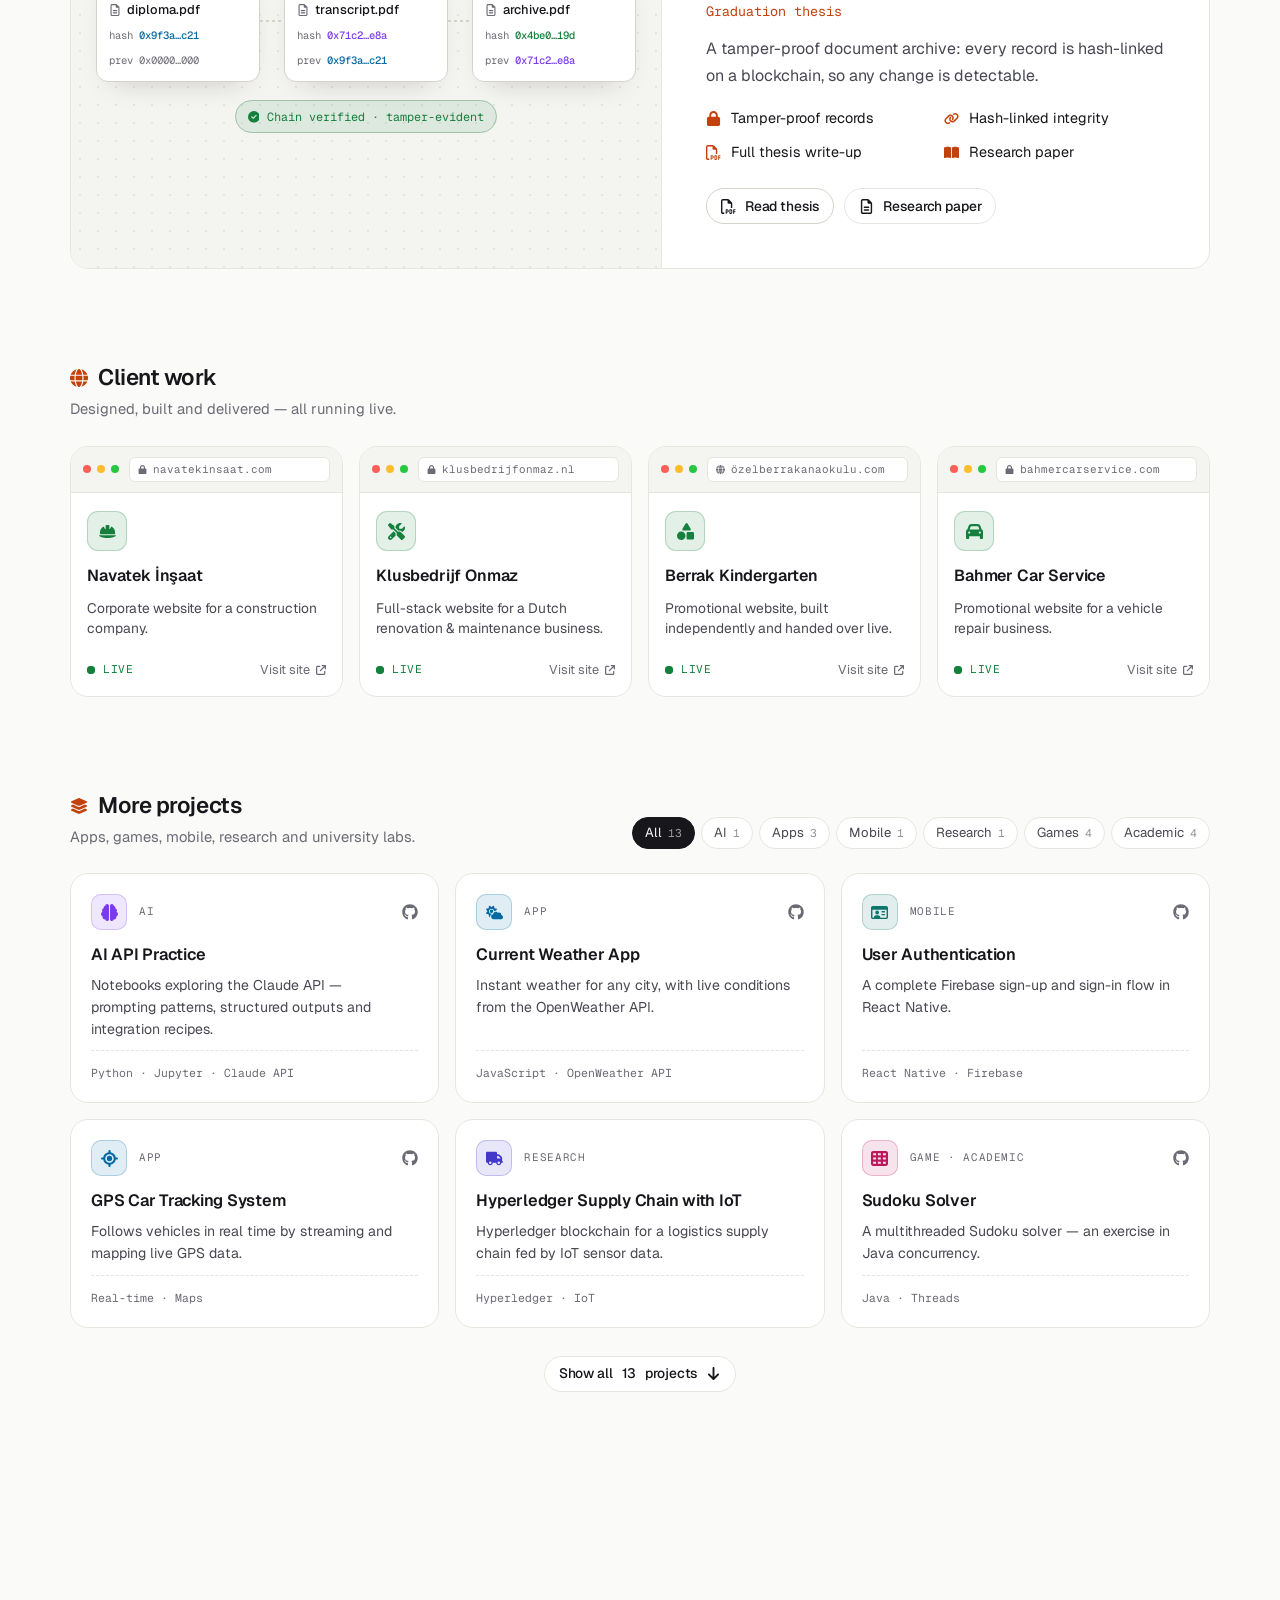
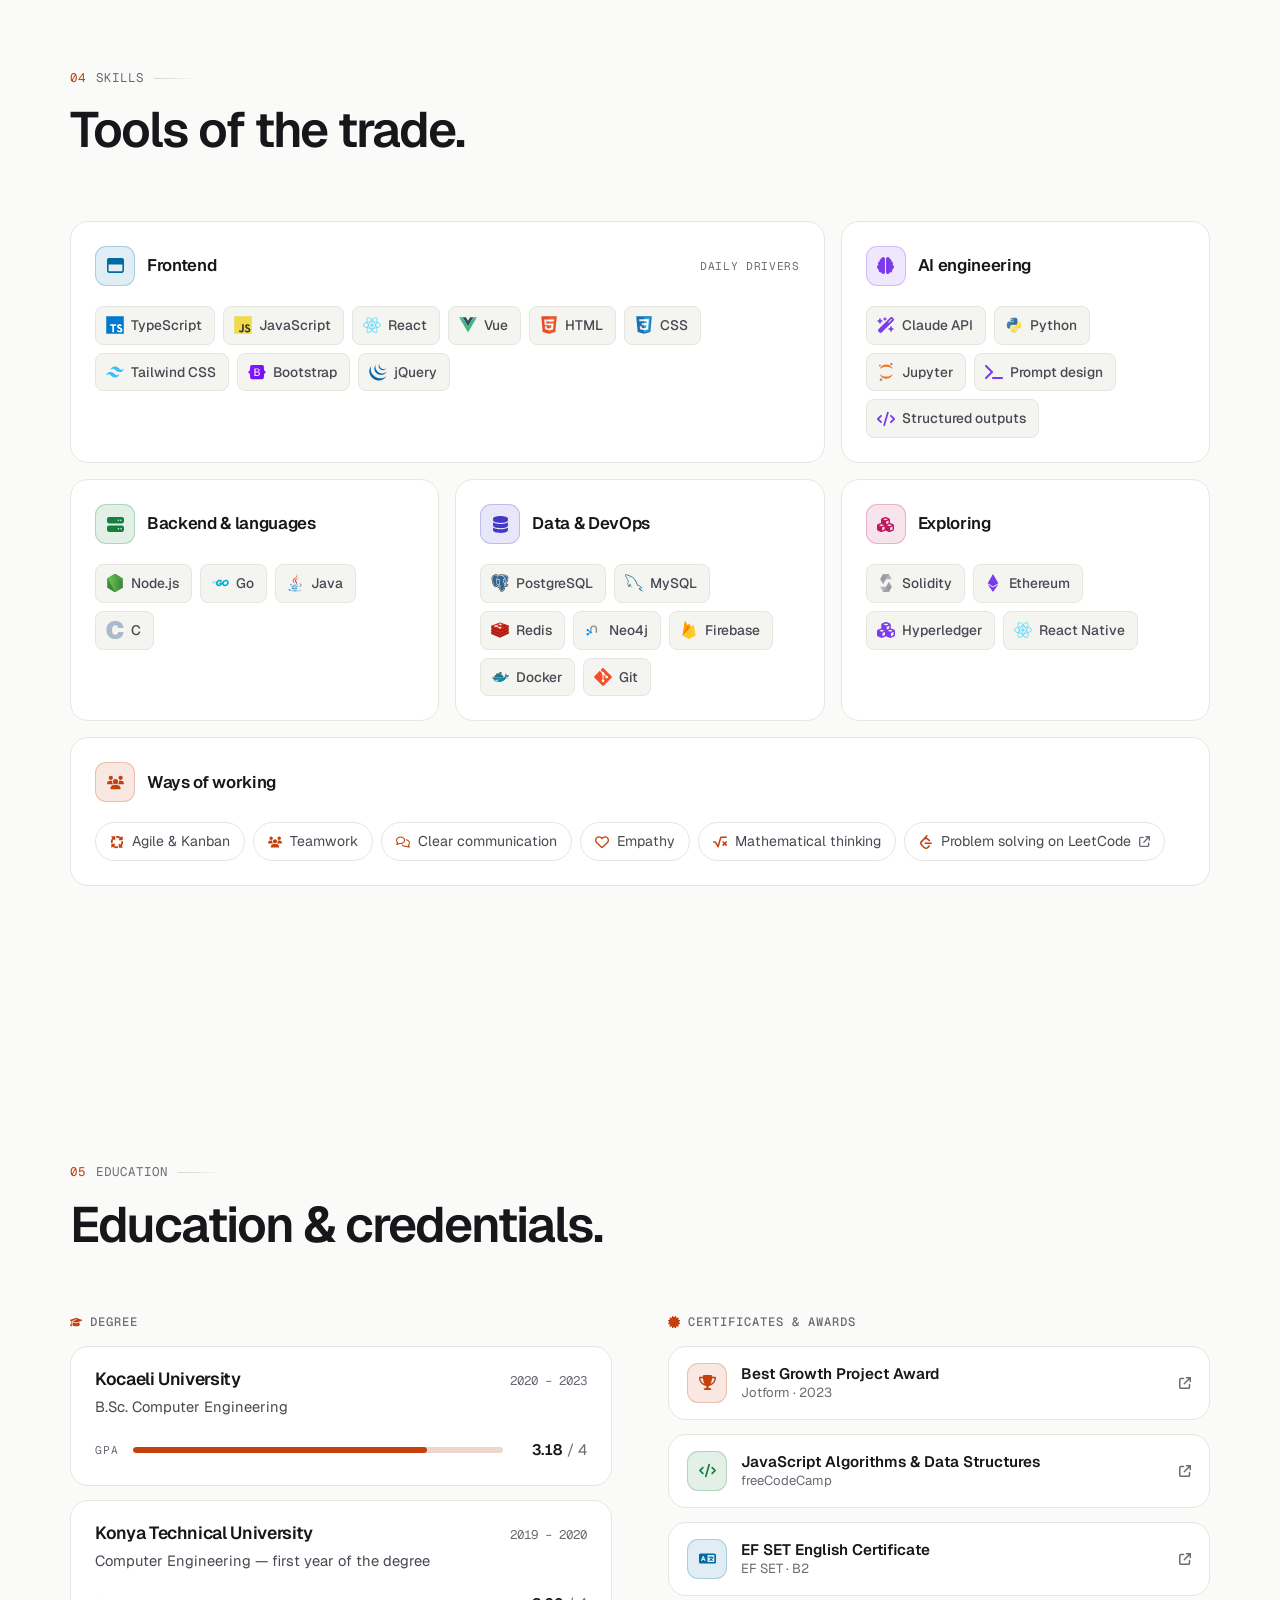
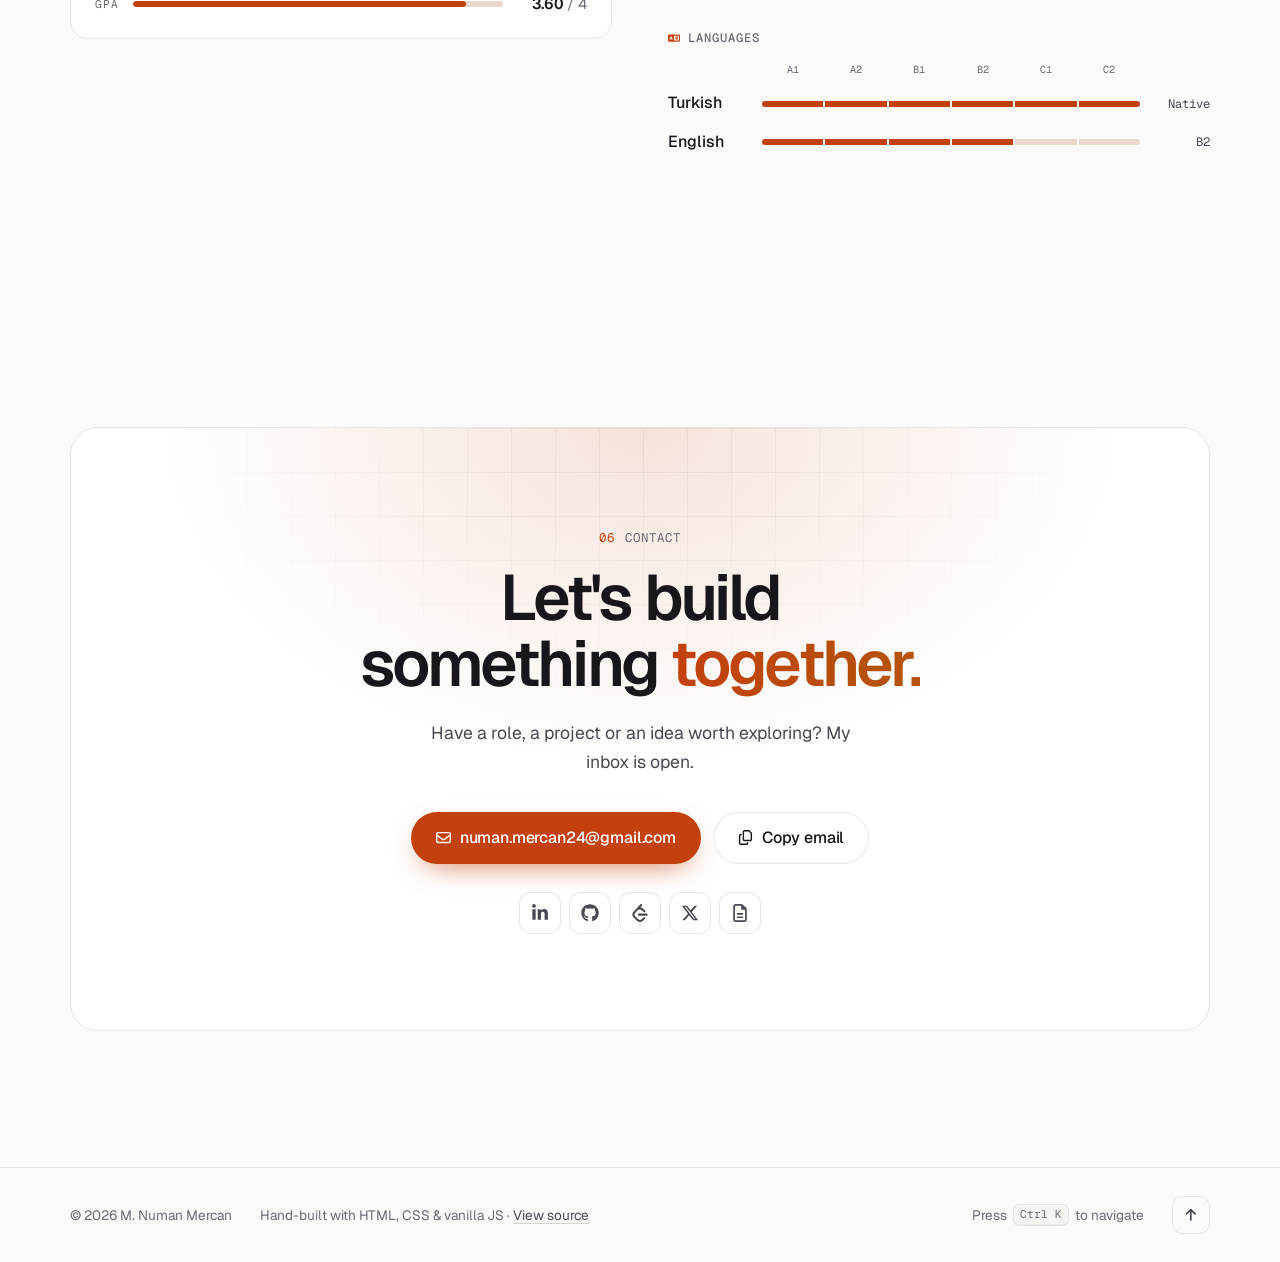
==== commit 5898d9a7: "feat: redesign portfolio as a modern, animated developer site Replace the Start Bootstrap resume tem" ====
--- a/index.html
+++ b/index.html
@@ -1,1254 +1,1354 @@
 <!doctype html>
-<html lang="en">
+<html lang="en" data-theme="dark">
   <head>
     <meta charset="utf-8" />
+    <meta name="viewport" content="width=device-width, initial-scale=1" />
+    <title>M. Numan Mercan — Full-Stack Developer</title>
     <meta
-      name="viewport"
-      content="width=device-width, initial-scale=1, shrink-to-fit=no"
+      name="description"
+      content="Full-stack developer building clean, type-safe and scalable web apps with TypeScript, React, Vue, Node.js and Go — with a growing focus on AI engineering."
     />
-    <meta name="description" content="" />
-    <meta name="author" content="" />
-    <title>My Portfolio</title>
+    <meta name="author" content="M. Numan Mercan" />
+    <link rel="canonical" href="https://mnumanmercan.github.io/" />
+    <meta name="theme-color" content="#09090c" />
+    <meta name="color-scheme" content="dark light" />
+
+    <!-- Social previews -->
+    <meta property="og:type" content="website" />
+    <meta property="og:url" content="https://mnumanmercan.github.io/" />
+    <meta property="og:title" content="M. Numan Mercan — Full-Stack Developer" />
+    <meta
+      property="og:description"
+      content="Clean, type-safe and scalable web apps — React & Vue, Node.js & Go, and AI-powered products."
+    />
+    <meta property="og:image" content="https://mnumanmercan.github.io/assets/img/MNM.jpg" />
+    <meta name="twitter:card" content="summary" />
+    <meta name="twitter:creator" content="@mnumanmercan" />
+
     <link rel="icon" type="image/x-icon" href="assets/img/favicon.ico" />
-    <!-- Font Awesome icons (free version)-->
-    <script
-      src="https://use.fontawesome.com/releases/v6.1.0/js/all.js"
-      crossorigin="anonymous"
-    ></script>
-    <!-- Google fonts-->
-    <link
-      href="https://fonts.googleapis.com/css?family=Saira+Extra+Condensed:500,700"
-      rel="stylesheet"
-      type="text/css"
-    />
-    <link
-      href="https://fonts.googleapis.com/css?family=Muli:400,400i,800,800i"
-      rel="stylesheet"
-      type="text/css"
-    />
-    <link
-      href="https://cdn.jsdelivr.net/npm/@coreui/coreui@5.3.1/dist/css/coreui.min.css"
-      rel="stylesheet"
-      integrity="sha384-PDUiPu3vDllMfrUHnurV430Qg8chPZTNhY8RUpq89lq22R3PzypXQifBpcpE1eoB"
-      crossorigin="anonymous"
-    />
-    <!-- Core theme CSS (includes Bootstrap)-->
-    <link href="css/styles.css" rel="stylesheet" />
-    <!-- Light/Dark theme overrides -->
-    <link href="css/theme.css" rel="stylesheet" />
-    <!-- Projects grid -->
-    <link href="css/projects.css" rel="stylesheet" />
-
+
+    <!-- Apply the saved (or system) theme before first paint — no flash -->
+    <script>
+      (function () {
+        var root = document.documentElement;
+        root.classList.add("js");
+        try {
+          var theme = localStorage.getItem("theme");
+          if (theme !== "light" && theme !== "dark") {
+            theme = matchMedia("(prefers-color-scheme: light)").matches ? "light" : "dark";
+          }
+          root.setAttribute("data-theme", theme);
+        } catch (e) {}
+      })();
+    </script>
+
+    <!-- Fonts -->
+    <link rel="preconnect" href="https://fonts.googleapis.com" />
+    <link rel="preconnect" href="https://fonts.gstatic.com" crossorigin />
     <link
       rel="stylesheet"
-      href="https://cdn.jsdelivr.net/gh/devicons/devicon@v2.15.1/devicon.min.css"
+      href="https://fonts.googleapis.com/css2?family=Geist:wght@400..700&family=Geist+Mono:wght@400..600&display=swap"
     />
+
+    <!-- Styles -->
+    <link rel="stylesheet" href="css/base.css" />
+    <link rel="stylesheet" href="css/components.css" />
+    <link rel="stylesheet" href="css/sections.css" />
+
+    <script src="js/main.js" defer></script>
+
+    <script type="application/ld+json">
+      {
+        "@context": "https://schema.org",
+        "@type": "Person",
+        "name": "M. Numan Mercan",
+        "jobTitle": "Full-Stack Developer",
+        "url": "https://mnumanmercan.github.io/",
+        "email": "mailto:numan.mercan24@gmail.com",
+        "image": "https://mnumanmercan.github.io/assets/img/MNM.jpg",
+        "alumniOf": [
+          { "@type": "CollegeOrUniversity", "name": "Kocaeli University" },
+          { "@type": "CollegeOrUniversity", "name": "Konya Technical University" }
+        ],
+        "knowsAbout": ["TypeScript", "React", "Vue", "Node.js", "Go", "AI engineering"],
+        "sameAs": [
+          "https://www.linkedin.com/in/mnmercan/",
+          "https://github.com/mnumanmercan",
+          "https://leetcode.com/u/MNMercan/",
+          "https://x.com/mnumanmercan"
+        ]
+      }
+    </script>
   </head>
 
-  <body id="page-top">
-    <!-- Navigation-->
-    <nav
-      class="navbar navbar-expand-lg navbar-dark bg-primary fixed-top"
-      id="sideNav"
-    >
-      <a
-        class="navbar-brand js-scroll-trigger"
-        id="profilfoto"
-        href="#page-top"
-      >
-        <span class="d-block d-lg-none">Numan Mercan</span>
-        <span class="d-none d-lg-block"
-          ><img
-            class="img-fluid img-profile rounded-circle mx-auto mb-2"
-            src="assets/img/MNM.jpg"
-            alt="..."
-        /></span>
-      </a>
-      <button
-        class="navbar-toggler"
-        type="button"
-        data-bs-toggle="collapse"
-        data-bs-target="#navbarResponsive"
-        aria-controls="navbarResponsive"
-        aria-expanded="false"
-        aria-label="Toggle navigation"
-      >
-        <span class="navbar-toggler-icon"></span>
-      </button>
-      <div class="collapse navbar-collapse" id="navbarResponsive">
-        <ul class="navbar-nav">
-          <li class="nav-item">
-            <a class="nav-link js-scroll-trigger" href="#about">About</a>
-          </li>
-          <li class="nav-item">
-            <a class="nav-link js-scroll-trigger" href="#experience"
-              >Experience</a
-            >
-          </li>
-          <li class="nav-item">
-            <a class="nav-link js-scroll-trigger" href="#projects">Projects</a>
-          </li>
-          <li class="nav-item">
-            <a class="nav-link js-scroll-trigger" href="#education"
-              >Education</a
-            >
-          </li>
-          <li class="nav-item">
-            <a class="nav-link js-scroll-trigger" href="#skills">Skills</a>
-          </li>
-          <li class="nav-item">
-            <a class="nav-link js-scroll-trigger" href="#interests"
-              >Interests</a
-            >
-          </li>
-        </ul>
+  <body>
+    <a class="skip-link" href="#main">Skip to content</a>
+    <div class="progress" aria-hidden="true"><span class="progress-bar"></span></div>
+    <div class="backdrop" aria-hidden="true"></div>
+
+    <!-- ============================================================
+         Header
+         ============================================================ -->
+    <header class="site-header" id="siteHeader">
+      <div class="container header-inner">
+        <a class="brand" href="#top" aria-label="M. Numan Mercan — back to top">
+          <span class="brand-mark" aria-hidden="true">nm</span>
+          <span class="brand-name" aria-hidden="true">numan<span class="brand-dot">.</span>mercan</span>
+        </a>
+
+        <nav class="nav" aria-label="Primary">
+          <ul class="nav-list">
+            <li><a class="nav-link" href="#about">About</a></li>
+            <li><a class="nav-link" href="#experience">Experience</a></li>
+            <li><a class="nav-link" href="#projects">Projects</a></li>
+            <li><a class="nav-link" href="#skills">Skills</a></li>
+            <li><a class="nav-link" href="#education">Education</a></li>
+            <li><a class="nav-link" href="#contact">Contact</a></li>
+          </ul>
+          <span class="nav-indicator" aria-hidden="true"></span>
+        </nav>
+
+        <div class="header-actions">
+          <button
+            class="cmdk-trigger"
+            type="button"
+            data-cmdk-open
+            aria-label="Open command menu"
+            aria-keyshortcuts="Meta+K Control+K"
+          >
+            <svg class="i" aria-hidden="true"><use href="assets/icons/sprite.svg#search" /></svg>
+            <span class="cmdk-trigger-label">Search</span>
+            <kbd class="kbd" data-mod-key>⌘K</kbd>
+          </button>
+          <button class="icon-btn theme-toggle" id="themeToggle" type="button" aria-label="Switch theme">
+            <svg class="i theme-icon-sun" aria-hidden="true"><use href="assets/icons/sprite.svg#sun" /></svg>
+            <svg class="i theme-icon-moon" aria-hidden="true"><use href="assets/icons/sprite.svg#moon" /></svg>
+          </button>
+          <a
+            class="btn btn-sm btn-outline header-cv"
+            href="https://drive.google.com/file/d/1wAUmWbVVhMTdzxk95xocYGxkJTJGIRu2/view?usp=sharing"
+            target="_blank"
+            rel="noopener noreferrer"
+          >
+            Resume
+            <svg class="i i-nudge-up" aria-hidden="true"><use href="assets/icons/sprite.svg#external" /></svg>
+          </a>
+          <button
+            class="icon-btn menu-toggle"
+            id="menuToggle"
+            type="button"
+            aria-expanded="false"
+            aria-controls="mobileMenu"
+            aria-label="Open menu"
+          >
+            <span class="menu-icon" aria-hidden="true"><span></span><span></span></span>
+          </button>
+        </div>
       </div>
-    </nav>
-    <!-- Page Content-->
-    <div class="container-fluid p-0">
-      <!-- About-->
-      <section class="resume-section" id="about">
-        <div class="resume-section-content">
-          <h1 class="mb-0">
-            M. Numan
-            <span class="text-primary">MERCAN</span>
-          </h1>
-          <div class="subheading mb-5">
-            <a
-              href="mailto:name@email.com"
-              style="text-decoration: none; text-transform: lowercase"
-              >numan.mercan24@gmail.com</a
-            >
+
+      <div class="mobile-menu" id="mobileMenu" hidden>
+        <nav class="container" aria-label="Mobile">
+          <ol class="mobile-nav">
+            <li><a href="#about"><span class="mobile-nav-index">01</span>About</a></li>
+            <li><a href="#experience"><span class="mobile-nav-index">02</span>Experience</a></li>
+            <li><a href="#projects"><span class="mobile-nav-index">03</span>Projects</a></li>
+            <li><a href="#skills"><span class="mobile-nav-index">04</span>Skills</a></li>
+            <li><a href="#education"><span class="mobile-nav-index">05</span>Education</a></li>
+            <li><a href="#contact"><span class="mobile-nav-index">06</span>Contact</a></li>
+          </ol>
+          <a
+            class="btn btn-primary mobile-menu-cv"
+            href="https://drive.google.com/file/d/1wAUmWbVVhMTdzxk95xocYGxkJTJGIRu2/view?usp=sharing"
+            target="_blank"
+            rel="noopener noreferrer"
+          >
+            <svg class="i" aria-hidden="true"><use href="assets/icons/sprite.svg#file" /></svg>
+            View resume
+          </a>
+        </nav>
+      </div>
+    </header>
+
+    <main id="main">
+      <!-- ============================================================
+           Hero
+           ============================================================ -->
+      <section class="hero" id="top" aria-labelledby="hero-title">
+        <div class="hero-glow" aria-hidden="true"></div>
+
+        <div class="container hero-grid">
+          <div class="hero-copy">
+            <p class="status-pill" data-reveal>
+              <span class="pulse" aria-hidden="true"></span>
+              Building AI-powered products
+            </p>
+
+            <h1 class="hero-title" id="hero-title" data-reveal>
+              M. Numan <span class="text-gradient">Mercan</span>
+            </h1>
+
+            <p class="hero-role" data-reveal>
+              <span class="hero-role-prompt" aria-hidden="true">&gt;</span>
+              <span class="sr-only">Full-stack developer, frontend engineer and AI engineer.</span>
+              <span
+                class="typed"
+                aria-hidden="true"
+                data-typed='["full-stack developer", "frontend engineer", "AI engineer"]'
+                >full-stack developer</span
+              ><span class="caret" aria-hidden="true"></span>
+            </p>
+
+            <p class="hero-lead" data-reveal>
+              I build clean, type-safe and scalable web apps —
+              <strong>React</strong> &amp; <strong>Vue</strong> on the front,
+              <strong>Node.js</strong> &amp; <strong>Go</strong> on the back — and
+              ship AI features on top of LLM APIs.
+            </p>
+
+            <div class="hero-cta" data-reveal>
+              <a class="btn btn-primary" href="#projects">
+                See my work
+                <svg class="i i-nudge" aria-hidden="true"><use href="assets/icons/sprite.svg#arrow-right" /></svg>
+              </a>
+              <a class="btn btn-ghost" href="#contact">
+                <svg class="i" aria-hidden="true"><use href="assets/icons/sprite.svg#mail" /></svg>
+                Get in touch
+              </a>
+            </div>
+
+            <ul class="socials" data-reveal aria-label="Profiles">
+              <li>
+                <a class="social" data-link="linkedin" data-tip="LinkedIn" href="https://www.linkedin.com/in/mnmercan/" target="_blank" rel="noopener noreferrer" aria-label="LinkedIn">
+                  <svg class="i" aria-hidden="true"><use href="assets/icons/sprite.svg#linkedin" /></svg>
+                </a>
+              </li>
+              <li>
+                <a class="social" data-link="github" data-tip="GitHub" href="https://github.com/mnumanmercan" target="_blank" rel="noopener noreferrer" aria-label="GitHub">
+                  <svg class="i" aria-hidden="true"><use href="assets/icons/sprite.svg#github" /></svg>
+                </a>
+              </li>
+              <li>
+                <a class="social" data-link="leetcode" data-tip="LeetCode" href="https://leetcode.com/u/MNMercan/" target="_blank" rel="noopener noreferrer" aria-label="LeetCode">
+                  <svg class="i" aria-hidden="true"><use href="assets/icons/sprite.svg#leetcode" /></svg>
+                </a>
+              </li>
+              <li>
+                <a class="social" data-link="x" data-tip="X / Twitter" href="https://x.com/mnumanmercan" target="_blank" rel="noopener noreferrer" aria-label="X (Twitter)">
+                  <svg class="i" aria-hidden="true"><use href="assets/icons/sprite.svg#x" /></svg>
+                </a>
+              </li>
+              <li>
+                <a class="social" data-link="resume" data-tip="Resume" href="https://drive.google.com/file/d/1wAUmWbVVhMTdzxk95xocYGxkJTJGIRu2/view?usp=sharing" target="_blank" rel="noopener noreferrer" aria-label="Resume (opens Google Drive)">
+                  <svg class="i" aria-hidden="true"><use href="assets/icons/sprite.svg#file" /></svg>
+                </a>
+              </li>
+            </ul>
           </div>
-          <p class="lead mb-3">
-            Graduated of Computer Engineering at Kocaeli University. I completed
-            the first year of my education at Konya Technical University and 3
-            years at Kocaeli University. I am interested in web, artificial intelligence, game
-            development and researching about blockchain technologies.
-          </p>
-          <p class="lead mb-5">
-            Fullstack Developer with strong proficiency in JavaScript and TypeScript, focused on building clean, type-safe, and scalable web applications. Comfortable working with React and Vue on the frontend and Node.js and Go on the backend. Bring 1.5 years of professional experience, primarily in frontend development with some backend contributions in Go. Increasingly focused on AI engineering, having built AI-powered products and applied AI integration concepts in real-world projects.
-          </p>
-          <div class="social-icons">
-            <a
-              class="social-icon"
-              id="social1"
-              href="https://www.linkedin.com/in/mnmercan/"
-              target="_blank"
-              ><i class="fab fa-linkedin-in"></i
-            ></a>
-            <a
-              class="social-icon"
-              id="social2"
-              href="https://github.com/mnumanmercan"
-              target="_blank"
-              ><i class="fab fa-github"></i
-            ></a>
-            <a
-              class="social-icon"
-              id="social5"
-              href="https://leetcode.com/u/MNMercan/"
-              target="_blank"
-            >
-              <img src="assets/img/icons8-leetcode-24.png" />
-            </a>
-            <a
-              class="social-icon"
-              id="social3"
-              href="https://twitter.com/mnumanmercan"
-              target="_blank"
-              ><i class="fab fa-twitter"></i
-            ></a>
-            <a
-              class="social-icon"
-              id="social4"
-              href="https://drive.google.com/file/d/1wAUmWbVVhMTdzxk95xocYGxkJTJGIRu2/view?usp=sharing"
-              target="_blank"
-              ><i class="fas fa-file"></i
-            ></a>
+
+          <div class="hero-visual" data-reveal>
+            <figure class="code-window" aria-label="Profile summary written as a TypeScript object">
+              <div class="window-bar">
+                <span class="window-dots" aria-hidden="true"><i></i><i></i><i></i></span>
+                <span class="window-tab">
+                  <img src="assets/icons/tech/typescript.svg" alt="" width="14" height="14" />
+                  numan.config.ts
+                </span>
+              </div>
+<pre class="code"><code><span class="line"><span class="tk-k">import type</span> { <span class="tk-t">Engineer</span> } <span class="tk-k">from</span> <span class="tk-s">"./types"</span>;</span>
+<span class="line"> </span>
+<span class="line"><span class="tk-k">export const</span> <span class="tk-v">numan</span> = {</span>
+<span class="line">  <span class="tk-p">role</span>: <span class="tk-s">"Full-Stack Developer"</span>,</span>
+<span class="line">  <span class="tk-p">stack</span>: {</span>
+<span class="line">    <span class="tk-p">frontend</span>: [<span class="tk-s">"TypeScript"</span>, <span class="tk-s">"React"</span>, <span class="tk-s">"Vue"</span>],</span>
+<span class="line">    <span class="tk-p">backend</span>: [<span class="tk-s">"Node.js"</span>, <span class="tk-s">"Go"</span>],</span>
+<span class="line">    <span class="tk-p">data</span>: [<span class="tk-s">"PostgreSQL"</span>, <span class="tk-s">"MySQL"</span>, <span class="tk-s">"Redis"</span>],</span>
+<span class="line">  },</span>
+<span class="line">  <span class="tk-p">focus</span>: <span class="tk-s">"AI engineering"</span>,</span>
+<span class="line">  <span class="tk-p">experience</span>: <span class="tk-s">"1.5 years"</span>,</span>
+<span class="line">  <span class="tk-p">degree</span>: <span class="tk-s">"B.Sc. Computer Engineering"</span>,</span>
+<span class="line">} <span class="tk-k">satisfies</span> <span class="tk-t">Engineer</span>;<span class="code-caret" aria-hidden="true"></span></span></code></pre>
+              <div class="window-status" aria-hidden="true">
+                <span><svg class="i" aria-hidden="true"><use href="assets/icons/sprite.svg#branch" /></svg> main</span>
+                <span class="window-status-ok"><svg class="i" aria-hidden="true"><use href="assets/icons/sprite.svg#check" /></svg> 0 problems</span>
+                <span class="window-status-lang">TypeScript</span>
+              </div>
+            </figure>
           </div>
         </div>
+
+        <div class="container">
+          <dl class="stats" data-reveal>
+            <div class="stat">
+              <dt>Years of experience</dt>
+              <dd><span data-count="1.5" data-decimals="1">1.5</span>+</dd>
+            </div>
+            <div class="stat">
+              <dt>Projects built</dt>
+              <dd><span data-count="20" data-count-source="[data-project]">20</span></dd>
+            </div>
+            <div class="stat">
+              <dt>Client sites live</dt>
+              <dd><span data-count="4" data-count-source="[data-client]">4</span></dd>
+            </div>
+            <div class="stat stat--award">
+              <dt>Jotform internship award</dt>
+              <dd>
+                <svg class="i" aria-hidden="true"><use href="assets/icons/sprite.svg#trophy" /></svg>
+                Best Growth Project
+              </dd>
+            </div>
+          </dl>
+        </div>
       </section>
-      <hr class="m-0" />
-      <!-- Experience-->
-      <section class="resume-section" id="experience">
-        <div class="resume-section-content">
-          <h2 class="mb-5">Experience</h2>
-
-          <div class="timeline">
-            <!-- Career -->
-            <div class="timeline-item">
-              <div class="timeline-dot"><i class="fas fa-briefcase"></i></div>
-              <div class="timeline-content">
-                <h3 class="timeline-title">Career</h3>
-                <div class="timeline-company-row">
-                  <h4 class="timeline-company">
-                    <a
-                      class="timeline-company-link"
-                      href="https://www.linkedin.com/company/insiderone/"
-                      target="_blank"
-                      rel="noopener noreferrer"
-                      >Insider</a>
-                  </h4>
-                  <span class="timeline-date"
-                    >04/2024 – 08/2025 ·
-                    <span class="timeline-duration">1 yr 5 mos</span></span
-                  >
-                </div>
-                <div class="subheading mb-2">Web Developer</div>
-                <p>
-                  I am part of a team that integrated and developed web
-                  applications for partners to achieve better marketing success.
-                  Experienced agile working and kanban methods using CSS, JS
-                  (jQuery included) and Git.
+
+      <!-- Tech marquee (the list is duplicated by JS for a seamless loop) -->
+      <div class="marquee" aria-label="Technologies I work with">
+        <div class="marquee-track">
+          <ul class="marquee-list">
+            <li><img src="assets/icons/tech/typescript.svg" alt="" width="22" height="22" />TypeScript</li>
+            <li><img src="assets/icons/tech/javascript.svg" alt="" width="22" height="22" />JavaScript</li>
+            <li><img src="assets/icons/tech/react.svg" alt="" width="22" height="22" />React</li>
+            <li><img src="assets/icons/tech/vuejs.svg" alt="" width="22" height="22" />Vue</li>
+            <li><img src="assets/icons/tech/nodejs.svg" alt="" width="22" height="22" />Node.js</li>
+            <li><img src="assets/icons/tech/go.svg" alt="" width="22" height="22" />Go</li>
+            <li><img src="assets/icons/tech/postgresql.svg" alt="" width="22" height="22" />PostgreSQL</li>
+            <li><img src="assets/icons/tech/mysql.svg" alt="" width="22" height="22" />MySQL</li>
+            <li><img src="assets/icons/tech/redis.svg" alt="" width="22" height="22" />Redis</li>
+            <li><img src="assets/icons/tech/docker.svg" alt="" width="22" height="22" />Docker</li>
+            <li><img src="assets/icons/tech/tailwindcss.svg" alt="" width="22" height="22" />Tailwind CSS</li>
+            <li><img src="assets/icons/tech/python.svg" alt="" width="22" height="22" />Python</li>
+            <li><img src="assets/icons/tech/neo4j.svg" alt="" width="22" height="22" />Neo4j</li>
+            <li><img src="assets/icons/tech/git.svg" alt="" width="22" height="22" />Git</li>
+          </ul>
+        </div>
+      </div>
+
+      <!-- ============================================================
+           01 · About
+           ============================================================ -->
+      <section class="section" id="about" aria-labelledby="about-title">
+        <div class="container">
+          <header class="section-head" data-reveal>
+            <p class="eyebrow"><span class="eyebrow-index">01</span>About</p>
+            <h2 class="section-title" id="about-title">Building for the web, with an eye on&nbsp;AI.</h2>
+          </header>
+
+          <div class="about-grid">
+            <aside class="about-aside" data-reveal>
+              <div class="photo-frame">
+                <img src="assets/img/MNM.jpg" alt="Portrait of M. Numan Mercan" width="400" height="400" loading="lazy" decoding="async" />
+              </div>
+              <ul class="facts">
+                <li>
+                  <svg class="i" aria-hidden="true"><use href="assets/icons/sprite.svg#graduation" /></svg>
+                  Computer Engineering, Kocaeli University
+                </li>
+                <li>
+                  <svg class="i" aria-hidden="true"><use href="assets/icons/sprite.svg#briefcase" /></svg>
+                  1.5 years of professional experience
+                </li>
+                <li>
+                  <svg class="i" aria-hidden="true"><use href="assets/icons/sprite.svg#sparkles" /></svg>
+                  Focused on AI engineering
+                </li>
+              </ul>
+            </aside>
+
+            <div class="about-body">
+              <div class="prose" data-reveal>
+                <p class="prose-lead">
+                  I'm a full-stack developer who cares about clean, type-safe
+                  and scalable code — and about how it feels to use.
                 </p>
                 <p>
-                  Developed full stack projects with React and Go for internal
-                  side projects. Practiced writing scalable services using
-                  Redis, Docker, and MySQL.
+                  Most of my professional work has been on the frontend, with
+                  backend contributions in Go. Today I'm going deeper into
+                  <strong>AI engineering</strong>: building products like
+                  <a href="#projects">Resumark</a> that put LLMs to real use.
                 </p>
-                <div class="xp-tags">
-                  <span class="xp-tag"
-                    ><i class="fab fa-css3-alt" style="color: #2965f1"></i>
-                    CSS</span
-                  >
-                  <span class="xp-tag"
-                    ><i class="fab fa-js" style="color: #f0db4f"></i>
-                    JavaScript</span
-                  >
-                  <span class="xp-tag"
-                    ><i class="devicon-jquery-plain" style="color: #0769ad"></i>
-                    jQuery</span
-                  >
-                  <span class="xp-tag"
-                    ><i class="fab fa-git-alt" style="color: #f05032"></i>
-                    Git</span
-                  >
-                  <span class="xp-tag"
-                    ><i class="fab fa-react" style="color: #61dafb"></i>
-                    React</span
-                  >
-                  <span class="xp-tag"
-                    ><i class="fab fa-golang" style="color: #00add8"></i>
-                    Go</span
-                  >
-                  <span class="xp-tag"
-                    ><i class="devicon-redis-plain" style="color: #dc382d"></i>
-                    Redis</span
-                  >
-                  <span class="xp-tag"
-                    ><i class="fab fa-docker" style="color: #2496ed"></i>
-                    Docker</span
-                  >
-                  <span class="xp-tag"
-                    ><i class="devicon-mysql-plain" style="color: #4479a1"></i>
-                    MySQL</span
-                  >
-                </div>
-              </div>
-            </div>
-
-            <!-- Internship -->
-            <div class="timeline-item">
-              <div class="timeline-dot">
-                <i class="fas fa-user-graduate"></i>
-              </div>
-              <div class="timeline-content">
-                <h3 class="timeline-title">Internship</h3>
-                <div class="timeline-company-row">
-                  <h4 class="timeline-company">
-                    <a
-                      class="timeline-company-link"
-                      href="https://www.linkedin.com/company/jotform/"
-                      target="_blank"
-                      rel="noopener noreferrer"
-                      >JOTFORM</a>
-                  </h4>
-                  <span class="timeline-date"
-                    >08/2023 – 09/2023 ·
-                    <span class="timeline-duration">2 mos</span></span
-                  >
-                </div>
-                <div class="subheading mb-2">Learning Management System</div>
-                <p>
-                  With a team of 4 people, we created a full stack Learning
-                  Management System. I took part as a frontend developer.
-                  <a
-                    style="text-decoration: underline"
-                    href="https://www.youtube.com/watch?v=4mUhRrMaXIA&ab_channel=Numan"
-                    target="_blank"
-                    >This project won the "Best Growth Project Award"</a
-                  >.
-                </p>
-                <div class="xp-tags">
-                  <span class="xp-tag"
-                    ><i class="fab fa-react" style="color: #61dafb"></i>
-                    React</span
-                  >
-                  <span class="xp-tag"
-                    ><i class="fab fa-js" style="color: #f0db4f"></i>
-                    JavaScript</span
-                  >
-                  <span class="xp-tag"
-                    ><i class="fab fa-css3-alt" style="color: #2965f1"></i>
-                    CSS</span
-                  >
-                </div>
-              </div>
-            </div>
-          </div>
-          <!-- /.timeline -->
-        </div>
-      </section>
-      <hr class="m-0" />
-      <!-- Projects-->
-      <section class="resume-section" id="projects">
-        <div class="resume-section-content">
-          <h2 class="mb-2">Projects</h2>
-          <p class="projects-intro">
-            Everything I've shipped — products, AI experiments, client work,
-            games and research — grouped by category.
-          </p>
-
-          <nav class="proj-nav" aria-label="Project categories">
-            <a class="proj-nav-link" href="#proj-products"
-              >Products <span class="proj-count"></span
-            ></a>
-            <a class="proj-nav-link" href="#proj-ai"
-              >AI Engineering <span class="proj-count"></span
-            ></a>
-            <a class="proj-nav-link" href="#proj-apps"
-              >Apps <span class="proj-count"></span
-            ></a>
-            <a class="proj-nav-link" href="#proj-web"
-              >Client Sites <span class="proj-count"></span
-            ></a>
-            <a class="proj-nav-link" href="#proj-games"
-              >Games <span class="proj-count"></span
-            ></a>
-            <a class="proj-nav-link" href="#proj-mobile"
-              >Mobile <span class="proj-count"></span
-            ></a>
-            <a class="proj-nav-link" href="#proj-research"
-              >Research <span class="proj-count"></span
-            ></a>
-            <a class="proj-nav-link" href="#proj-academic"
-              >Academic <span class="proj-count"></span
-            ></a>
-          </nav>
-
-          <!-- ADD A NEW PROJECT — copy this card into the grid of the right
-               category group below. Badge data-cat values:
-               product ai app web game mobile research academic.
-               Keep the Live tag only if the project is deployed.
-          <article class="proj-card">
-            <div class="proj-card-head">
-              <span class="proj-cat-badge" data-cat="app"><i class="fas fa-rocket"></i> App</span>
-            </div>
-            <h3 class="proj-card-title">Project Name</h3>
-            <p class="proj-card-desc">One or two lines on what it does and why it matters.</p>
-            <div class="proj-card-foot">
-              <div class="proj-card-stack"><span>React</span><span>Node</span></div>
-              <div class="proj-tags">
-                <a class="proj-tag proj-live" href="LIVE_URL" target="_blank" rel="noopener noreferrer"><i class="fas fa-arrow-up-right-from-square"></i> Live</a>
-                <a class="proj-tag proj-code" href="GITHUB_URL" target="_blank" rel="noopener noreferrer"><i class="fab fa-github"></i> Code</a>
-              </div>
-            </div>
-          </article>
-          -->
-
-          <!-- Products -->
-          <div class="proj-group" id="proj-products">
-            <div class="proj-group-head">
-              <span class="proj-group-icon" data-cat="product"
-                ><i class="fas fa-box-open"></i
-              ></span>
-              <h3 class="proj-group-title">Products</h3>
-              <span class="proj-group-count"></span>
-              <span class="proj-group-line"></span>
-              <span class="proj-group-sub">Built &amp; shipped</span>
-            </div>
-            <div class="projects-grid">
-              <article class="proj-card proj-card--featured">
-                <div class="proj-card-body">
-                  <div class="proj-card-head">
-                    <span class="proj-cat-badge" data-cat="product"
-                      ><i class="fas fa-box-open"></i> Product</span
-                    >
-                    <span class="proj-cat-badge" data-cat="ai"
-                      ><i class="fas fa-brain"></i> AI</span
-                    >
-                    <span class="proj-featured-flag"
-                      ><i class="fas fa-star"></i> Featured</span
-                    >
-                  </div>
-                  <h3 class="proj-card-title">Resumark — CV Generator</h3>
-                  <p class="proj-card-desc">
-                    ATS-friendly resume builder with a template gallery,
-                    live-preview editing and one-click PDF export — plus
-                    AI-assisted summary analysis powered by the Claude API.
-                  </p>
-                  <div class="proj-card-foot">
-                    <div class="proj-card-stack">
-                      <span>TypeScript</span><span>Vue</span><span>Node</span
-                      ><span>PostgreSQL</span><span>Claude API</span>
-                    </div>
-                    <div class="proj-tags">
-                      <a
-                        class="proj-tag proj-code"
-                        href="https://github.com/mnumanmercan/CV-generate"
-                        target="_blank"
-                        rel="noopener noreferrer"
-                        ><i class="fab fa-github"></i> Code</a
-                      >
-                    </div>
-                  </div>
-                </div>
-                <div class="proj-card-media">
-                  <img
-                    src="assets/img/cv-gif.webp"
-                    alt="Resumark CV generator preview"
-                    loading="lazy"
-                  />
-                </div>
-              </article>
-            </div>
-          </div>
-
-          <!-- AI Engineering -->
-          <div class="proj-group" id="proj-ai">
-            <div class="proj-group-head">
-              <span class="proj-group-icon" data-cat="ai"
-                ><i class="fas fa-brain"></i
-              ></span>
-              <h3 class="proj-group-title">AI Engineering</h3>
-              <span class="proj-group-count"></span>
-              <span class="proj-group-line"></span>
-              <span class="proj-group-sub">AI-integrated builds</span>
-            </div>
-            <div class="projects-grid">
-              <article class="proj-card">
-                <div class="proj-card-head">
-                  <span class="proj-cat-badge" data-cat="ai"
-                    ><i class="fas fa-brain"></i> AI</span
-                  >
-                </div>
-                <h3 class="proj-card-title">AI API Practice</h3>
-                <p class="proj-card-desc">
-                  Hands-on Jupyter notebooks exploring the Claude API with
-                  Python — prompting patterns, structured outputs and
-                  integration recipes.
-                </p>
-                <div class="proj-card-foot">
-                  <div class="proj-card-stack">
-                    <span>Python</span><span>Jupyter</span
-                    ><span>Claude API</span>
-                  </div>
-                  <div class="proj-tags">
-                    <a
-                      class="proj-tag proj-code"
-                      href="https://github.com/mnumanmercan/AI-API-Practice"
-                      target="_blank"
-                      rel="noopener noreferrer"
-                      ><i class="fab fa-github"></i> Code</a
-                    >
-                  </div>
-                </div>
-              </article>
-              <article class="proj-card">
-                <div class="proj-card-head">
-                  <span class="proj-cat-badge" data-cat="ai"
-                    ><i class="fas fa-brain"></i> AI</span
-                  >
-                  <span class="proj-cat-badge" data-cat="product"
-                    ><i class="fas fa-box-open"></i> Product</span
-                  >
-                </div>
-                <h3 class="proj-card-title">Resumark — AI Resume Analysis</h3>
-                <p class="proj-card-desc">
-                  The AI side of Resumark: Claude-powered resume summary
-                  analysis with instant feedback in the live editor.
-                </p>
-                <div class="proj-card-foot">
-                  <div class="proj-card-stack">
-                    <span>Claude API</span><span>Node</span><span>Vue</span>
-                  </div>
-                  <div class="proj-tags">
-                    <a
-                      class="proj-tag proj-code"
-                      href="https://github.com/mnumanmercan/CV-generate"
-                      target="_blank"
-                      rel="noopener noreferrer"
-                      ><i class="fab fa-github"></i> Code</a
-                    >
-                  </div>
-                </div>
-              </article>
-            </div>
-          </div>
-
-          <!-- Apps -->
-          <div class="proj-group" id="proj-apps">
-            <div class="proj-group-head">
-              <span class="proj-group-icon" data-cat="app"
-                ><i class="fas fa-rocket"></i
-              ></span>
-              <h3 class="proj-group-title">Apps</h3>
-              <span class="proj-group-count"></span>
-              <span class="proj-group-line"></span>
-              <span class="proj-group-sub">Tools &amp; utilities</span>
-            </div>
-            <div class="projects-grid">
-              <article class="proj-card">
-                <div class="proj-card-head">
-                  <span class="proj-cat-badge" data-cat="app"
-                    ><i class="fas fa-rocket"></i> App</span
-                  >
-                </div>
-                <h3 class="proj-card-title">Academic Article Search Engine</h3>
-                <p class="proj-card-desc">
-                  Graph-powered search over academic papers — relationships
-                  modeled in Neo4j and explored as an interactive network with
-                  Neovis.js.
-                </p>
-                <div class="proj-card-foot">
-                  <div class="proj-card-stack">
-                    <span>Neo4j</span><span>Neovis.js</span
-                    ><span>JavaScript</span>
-                  </div>
-                  <div class="proj-tags">
-                    <a
-                      class="proj-tag proj-code"
-                      href="https://github.com/MNMercan/Neo4J"
-                      target="_blank"
-                      rel="noopener noreferrer"
-                      ><i class="fab fa-github"></i> Code</a
-                    >
-                  </div>
-                </div>
-              </article>
-              <article class="proj-card">
-                <div class="proj-card-head">
-                  <span class="proj-cat-badge" data-cat="app"
-                    ><i class="fas fa-rocket"></i> App</span
-                  >
-                </div>
-                <h3 class="proj-card-title">Current Weather App</h3>
-                <p class="proj-card-desc">
-                  Instant weather lookup for any city, fetching live conditions
-                  from the OpenWeather API.
-                </p>
-                <div class="proj-card-foot">
-                  <div class="proj-card-stack">
-                    <span>JavaScript</span><span>OpenWeather API</span>
-                  </div>
-                  <div class="proj-tags">
-                    <a
-                      class="proj-tag proj-code"
-                      href="https://github.com/MNMercan/CurrentWeatherApp"
-                      target="_blank"
-                      rel="noopener noreferrer"
-                      ><i class="fab fa-github"></i> Code</a
-                    >
-                  </div>
-                </div>
-              </article>
-              <article class="proj-card">
-                <div class="proj-card-head">
-                  <span class="proj-cat-badge" data-cat="app"
-                    ><i class="fas fa-rocket"></i> App</span
-                  >
-                </div>
-                <h3 class="proj-card-title">GPS Car Tracking System</h3>
-                <p class="proj-card-desc">
-                  Follows vehicles in real time by streaming and mapping live
-                  GPS location data.
-                </p>
-                <div class="proj-card-foot">
-                  <div class="proj-tags">
-                    <a
-                      class="proj-tag proj-code"
-                      href="https://github.com/MNMercan/GPSCarTracking"
-                      target="_blank"
-                      rel="noopener noreferrer"
-                      ><i class="fab fa-github"></i> Code</a
-                    >
-                  </div>
-                </div>
-              </article>
-              <article class="proj-card">
-                <div class="proj-card-head">
-                  <span class="proj-cat-badge" data-cat="app"
-                    ><i class="fas fa-rocket"></i> App</span
-                  >
-                </div>
-                <h3 class="proj-card-title">Random Quotes Generator</h3>
-                <p class="proj-card-desc">
-                  A tiny quote machine — one click, one fresh quote. Built
-                  during internship practice.
-                </p>
-                <div class="proj-card-foot">
-                  <div class="proj-tags">
-                    <a
-                      class="proj-tag proj-code"
-                      href="https://github.com/MNMercan/StajCalismalarim/tree/master/Random-Quotes"
-                      target="_blank"
-                      rel="noopener noreferrer"
-                      ><i class="fab fa-github"></i> Code</a
-                    >
-                  </div>
-                </div>
-              </article>
-            </div>
-          </div>
-
-          <!-- Client Websites -->
-          <div class="proj-group" id="proj-web">
-            <div class="proj-group-head">
-              <span class="proj-group-icon" data-cat="web"
-                ><i class="fas fa-globe"></i
-              ></span>
-              <h3 class="proj-group-title">Client Websites</h3>
-              <span class="proj-group-count"></span>
-              <span class="proj-group-line"></span>
-              <span class="proj-group-sub">Delivered &amp; live</span>
-            </div>
-            <div class="projects-grid">
-              <article class="proj-card">
-                <div class="proj-card-head">
-                  <span class="proj-cat-badge" data-cat="web"
-                    ><i class="fas fa-globe"></i> Client</span
-                  >
-                </div>
-                <h3 class="proj-card-title">Navatek İnşaat</h3>
-                <p class="proj-card-desc">
-                  Corporate website for a construction company — designed,
-                  built and delivered live.
-                </p>
-                <div class="proj-card-foot">
-                  <div class="proj-tags">
-                    <a
-                      class="proj-tag proj-live"
-                      href="https://navatekinsaat.com/"
-                      target="_blank"
-                      rel="noopener noreferrer"
-                      ><i class="fas fa-arrow-up-right-from-square"></i> Live</a
-                    >
-                  </div>
-                </div>
-              </article>
-              <article class="proj-card">
-                <div class="proj-card-head">
-                  <span class="proj-cat-badge" data-cat="web"
-                    ><i class="fas fa-globe"></i> Client</span
-                  >
-                </div>
-                <h3 class="proj-card-title">Klusbedrijf Onmaz</h3>
-                <p class="proj-card-desc">
-                  Full-stack website for a Dutch renovation &amp; maintenance
-                  business, built end-to-end for the client.
-                </p>
-                <div class="proj-card-foot">
-                  <div class="proj-tags">
-                    <a
-                      class="proj-tag proj-live"
-                      href="https://www.klusbedrijfonmaz.nl/"
-                      target="_blank"
-                      rel="noopener noreferrer"
-                      ><i class="fas fa-arrow-up-right-from-square"></i> Live</a
-                    >
-                  </div>
-                </div>
-              </article>
-              <article class="proj-card">
-                <div class="proj-card-head">
-                  <span class="proj-cat-badge" data-cat="web"
-                    ><i class="fas fa-globe"></i> Client</span
-                  >
-                </div>
-                <h3 class="proj-card-title">Berrak Kindergarten</h3>
-                <p class="proj-card-desc">
-                  Promotional website developed independently and handed over
-                  to the client as a live project.
-                </p>
-                <div class="proj-card-foot">
-                  <div class="proj-tags">
-                    <a
-                      class="proj-tag proj-live"
-                      href="http://özelberrakanaokulu.com/"
-                      target="_blank"
-                      rel="noopener noreferrer"
-                      ><i class="fas fa-arrow-up-right-from-square"></i> Live</a
-                    >
-                  </div>
-                </div>
-              </article>
-              <article class="proj-card">
-                <div class="proj-card-head">
-                  <span class="proj-cat-badge" data-cat="web"
-                    ><i class="fas fa-globe"></i> Client</span
-                  >
-                </div>
-                <h3 class="proj-card-title">Bahmer Car Service</h3>
-                <p class="proj-card-desc">
-                  Promotional website for a vehicle repair business — delivered
-                  and running live.
-                </p>
-                <div class="proj-card-foot">
-                  <div class="proj-tags">
-                    <a
-                      class="proj-tag proj-live"
-                      href="https://bahmercarservice.com/"
-                      target="_blank"
-                      rel="noopener noreferrer"
-                      ><i class="fas fa-arrow-up-right-from-square"></i> Live</a
-                    >
-                  </div>
-                </div>
-              </article>
-            </div>
-          </div>
-
-          <!-- Games -->
-          <div class="proj-group" id="proj-games">
-            <div class="proj-group-head">
-              <span class="proj-group-icon" data-cat="game"
-                ><i class="fas fa-gamepad"></i
-              ></span>
-              <h3 class="proj-group-title">Games</h3>
-              <span class="proj-group-count"></span>
-              <span class="proj-group-line"></span>
-              <span class="proj-group-sub">Playful side quests</span>
-            </div>
-            <div class="projects-grid">
-              <article class="proj-card">
-                <div class="proj-card-head">
-                  <span class="proj-cat-badge" data-cat="game"
-                    ><i class="fas fa-gamepad"></i> Game</span
-                  >
-                </div>
-                <h3 class="proj-card-title">Maze Game</h3>
-                <p class="proj-card-desc">
-                  A classic maze chase: help the Smurfs outrun Gargamel to the
-                  exit.
-                </p>
-                <div class="proj-card-foot">
-                  <div class="proj-tags">
-                    <a
-                      class="proj-tag proj-code"
-                      href="https://github.com/MNMercan/2020-21-Kou-ProLab-2.-D-nem-"
-                      target="_blank"
-                      rel="noopener noreferrer"
-                      ><i class="fab fa-github"></i> Code</a
-                    >
-                  </div>
-                </div>
-              </article>
-              <article class="proj-card">
-                <div class="proj-card-head">
-                  <span class="proj-cat-badge" data-cat="game"
-                    ><i class="fas fa-gamepad"></i> Game</span
-                  >
-                  <span class="proj-cat-badge" data-cat="academic"
-                    ><i class="fas fa-graduation-cap"></i> Academic</span
-                  >
-                </div>
-                <h3 class="proj-card-title">Sudoku Solver</h3>
-                <p class="proj-card-desc">
-                  Multithreaded Sudoku solver — an exercise in Java
-                  concurrency.
-                </p>
-                <div class="proj-card-foot">
-                  <div class="proj-card-stack">
-                    <span>Java</span><span>Threads</span>
-                  </div>
-                  <div class="proj-tags">
-                    <a
-                      class="proj-tag proj-code"
-                      href="https://github.com/MNMercan/2021-22-Kou-YazLab-1-2"
-                      target="_blank"
-                      rel="noopener noreferrer"
-                      ><i class="fab fa-github"></i> Code</a
-                    >
-                  </div>
-                </div>
-              </article>
-              <article class="proj-card">
-                <div class="proj-card-head">
-                  <span class="proj-cat-badge" data-cat="game"
-                    ><i class="fas fa-gamepad"></i> Game</span
-                  >
-                </div>
-                <h3 class="proj-card-title">Race Cars</h3>
-                <p class="proj-card-desc">
-                  Three cars, random distances, one winner — built with pure
-                  HTML, CSS and JavaScript.
-                </p>
-                <div class="proj-card-foot">
-                  <div class="proj-tags">
-                    <a
-                      class="proj-tag proj-code"
-                      href="https://github.com/MNMercan/HelloWorld"
-                      target="_blank"
-                      rel="noopener noreferrer"
-                      ><i class="fab fa-github"></i> Code</a
-                    >
-                  </div>
-                </div>
-              </article>
-              <article class="proj-card">
-                <div class="proj-card-head">
-                  <span class="proj-cat-badge" data-cat="game"
-                    ><i class="fas fa-gamepad"></i> Game</span
-                  >
-                </div>
-                <h3 class="proj-card-title">Catch Me If You Can</h3>
-                <p class="proj-card-desc">
-                  A mischievous circle that teleports away on hover — click it
-                  to win.
-                </p>
-                <div class="proj-card-foot">
-                  <div class="proj-tags">
-                    <a
-                      class="proj-tag proj-code"
-                      href="https://github.com/MNMercan/HelloWorld"
-                      target="_blank"
-                      rel="noopener noreferrer"
-                      ><i class="fab fa-github"></i> Code</a
-                    >
-                  </div>
-                </div>
-              </article>
-            </div>
-          </div>
-
-          <!-- Mobile -->
-          <div class="proj-group" id="proj-mobile">
-            <div class="proj-group-head">
-              <span class="proj-group-icon" data-cat="mobile"
-                ><i class="fas fa-mobile-alt"></i
-              ></span>
-              <h3 class="proj-group-title">Mobile</h3>
-              <span class="proj-group-count"></span>
-              <span class="proj-group-line"></span>
-              <span class="proj-group-sub">First steps in native</span>
-            </div>
-            <div class="projects-grid">
-              <article class="proj-card">
-                <div class="proj-card-head">
-                  <span class="proj-cat-badge" data-cat="mobile"
-                    ><i class="fas fa-mobile-alt"></i> Mobile</span
-                  >
-                </div>
-                <h3 class="proj-card-title">User Authentication</h3>
-                <p class="proj-card-desc">
-                  Complete Firebase sign-up and sign-in flow built with React
-                  Native.
-                </p>
-                <div class="proj-card-foot">
-                  <div class="proj-card-stack">
-                    <span>React Native</span><span>Firebase</span>
-                  </div>
-                  <div class="proj-tags">
-                    <a
-                      class="proj-tag proj-code"
-                      href="https://github.com/MNMercan/UserAuth-React-Native"
-                      target="_blank"
-                      rel="noopener noreferrer"
-                      ><i class="fab fa-github"></i> Code</a
-                    >
-                  </div>
-                </div>
-              </article>
-            </div>
-          </div>
-
-          <!-- Blockchain & Research -->
-          <div class="proj-group" id="proj-research">
-            <div class="proj-group-head">
-              <span class="proj-group-icon" data-cat="research"
-                ><i class="fas fa-flask"></i
-              ></span>
-              <h3 class="proj-group-title">Blockchain &amp; Research</h3>
-              <span class="proj-group-count"></span>
-              <span class="proj-group-line"></span>
-              <span class="proj-group-sub">Thesis &amp; exploration</span>
-            </div>
-            <div class="projects-grid">
-              <article class="proj-card">
-                <div class="proj-card-head">
-                  <span class="proj-cat-badge" data-cat="research"
-                    ><i class="fas fa-flask"></i> Research</span
-                  >
-                </div>
-                <h3 class="proj-card-title">
-                  Hyperledger Supply Chain with IoT
-                </h3>
-                <p class="proj-card-desc">
-                  Exploring Hyperledger blockchain for a logistics supply chain
-                  fed by IoT sensor data.
-                </p>
-                <div class="proj-card-foot">
-                  <div class="proj-card-stack">
-                    <span>Hyperledger</span><span>IoT</span>
-                  </div>
-                </div>
-              </article>
-              <article class="proj-card">
-                <div class="proj-card-head">
-                  <span class="proj-cat-badge" data-cat="research"
-                    ><i class="fas fa-flask"></i> Research</span
-                  >
-                </div>
-                <h3 class="proj-card-title">Archive System with Blockchain</h3>
-                <p class="proj-card-desc">
-                  Graduation thesis: a tamper-proof document archive system
-                  built on blockchain.
-                </p>
-                <div class="proj-card-foot">
-                  <div class="proj-tags">
-                    <a
-                      class="proj-tag proj-code"
-                      href="https://drive.google.com/file/d/1ySFYwIdkOsarwWgIW1GIYYZiyvZXIVRv/view"
-                      target="_blank"
-                      rel="noopener noreferrer"
-                      ><i class="fas fa-file-pdf"></i> Thesis</a
-                    >
-                    <a
-                      class="proj-tag proj-code"
-                      href="https://www.overleaf.com/read/xbrsxfxdprrf#2a75a8"
-                      target="_blank"
-                      rel="noopener noreferrer"
-                      ><i class="fas fa-file-lines"></i> Research Paper</a
-                    >
-                  </div>
-                </div>
-              </article>
-            </div>
-          </div>
-
-          <!-- Academic & Team Projects -->
-          <div class="proj-group" id="proj-academic">
-            <div class="proj-group-head">
-              <span class="proj-group-icon" data-cat="academic"
-                ><i class="fas fa-graduation-cap"></i
-              ></span>
-              <h3 class="proj-group-title">Academic &amp; Team Projects</h3>
-              <span class="proj-group-count"></span>
-              <span class="proj-group-line"></span>
-              <span class="proj-group-sub">University labs</span>
-            </div>
-            <div class="projects-grid">
-              <article class="proj-card">
-                <div class="proj-card-head">
-                  <span class="proj-cat-badge" data-cat="academic"
-                    ><i class="fas fa-graduation-cap"></i> Academic</span
-                  >
-                </div>
-                <h3 class="proj-card-title">Student Information System</h3>
-                <p class="proj-card-desc">
-                  Student records management system — my first team project at
-                  university.
-                </p>
-                <div class="proj-card-foot">
-                  <div class="proj-tags">
-                    <a
-                      class="proj-tag proj-code"
-                      href="https://github.com/MNMercan/ProLab1-1-"
-                      target="_blank"
-                      rel="noopener noreferrer"
-                      ><i class="fab fa-github"></i> Code</a
-                    >
-                  </div>
-                </div>
-              </article>
-              <article class="proj-card">
-                <div class="proj-card-head">
-                  <span class="proj-cat-badge" data-cat="academic"
-                    ><i class="fas fa-graduation-cap"></i> Academic</span
-                  >
-                </div>
-                <h3 class="proj-card-title">Suffix Tree Algorithm</h3>
-                <p class="proj-card-desc">
-                  Suffix tree construction implemented in C and visualized with
-                  the graphics.h library.
-                </p>
-                <div class="proj-card-foot">
-                  <div class="proj-card-stack">
-                    <span>C</span><span>graphics.h</span>
-                  </div>
-                  <div class="proj-tags">
-                    <a
-                      class="proj-tag proj-code"
-                      href="https://github.com/MNMercan/Prolab-1-2"
-                      target="_blank"
-                      rel="noopener noreferrer"
-                      ><i class="fab fa-github"></i> Code</a
-                    >
-                  </div>
-                </div>
-              </article>
-              <article class="proj-card">
-                <div class="proj-card-head">
-                  <span class="proj-cat-badge" data-cat="academic"
-                    ><i class="fas fa-graduation-cap"></i> Academic</span
-                  >
-                </div>
-                <h3 class="proj-card-title">Air Traffic Control</h3>
-                <p class="proj-card-desc">
-                  Runway scheduling simulation driven by priority queues.
-                </p>
-                <div class="proj-card-foot">
-                  <div class="proj-tags">
-                    <a
-                      class="proj-tag proj-code"
-                      href="https://github.com/MNMercan/Prolab1-3"
-                      target="_blank"
-                      rel="noopener noreferrer"
-                      ><i class="fab fa-github"></i> Code</a
-                    >
-                  </div>
-                </div>
-              </article>
-            </div>
-          </div>
-          <!-- /.proj-groups -->
-        </div>
-      </section>
-      <hr class="m-0" />
-      <!-- Education-->
-      <section class="resume-section" id="education">
-        <div class="resume-section-content">
-          <h2 class="mb-5">Education</h2>
-
-          <div
-            class="d-flex flex-column flex-md-row justify-content-between mb-5"
-          >
-            <div class="flex-grow-1">
-              <h3 class="mb-0">Kocaeli University</h3>
-              <div class="subheading mb-3">Computer Engineering</div>
-              <p>GPA: 3.18/4</p>
-            </div>
-            <div class="flex-shrink-0">
-              <span class="text-primary">2020-2023</span>
-            </div>
-          </div>
-          <div class="d-flex flex-column flex-md-row justify-content-between">
-            <div class="flex-grow-1">
-              <h3 class="mb-0">Konya Technical University</h3>
-              <div class="subheading mb-3">Computer Engineering</div>
-              <div>First year of my degree</div>
-              <p>GPA: 3.6/4</p>
-            </div>
-            <div class="flex-shrink-0">
-              <span class="text-primary">2019-2020</span>
-            </div>
-          </div>
-          <div class="d-flex flex-column flex-md-row justify-content-between">
-            <div class="flex-grow-1">
-              <h3 class="mb-0">Akyazi Konuralp Anadolu High School</h3>
-              <p>GPA: 86/100</p>
-            </div>
-            <div class="flex-shrink-0">
-              <span class="text-primary">2014-2018</span>
+                <p>On the side, I explore blockchain and game development.</p>
+              </div>
+
+              <ul class="capabilities">
+                <li class="cap card" data-cat="app" data-spotlight data-reveal>
+                  <span class="cap-icon" aria-hidden="true">
+                    <svg class="i"><use href="assets/icons/sprite.svg#window" /></svg>
+                  </span>
+                  <h3 class="cap-title">Frontend</h3>
+                  <p class="cap-text">Component-driven, responsive interfaces in React and Vue — written in TypeScript.</p>
+                  <ul class="logo-row" aria-label="Frontend stack">
+                    <li data-tip="TypeScript"><img src="assets/icons/tech/typescript.svg" alt="TypeScript" width="18" height="18" loading="lazy" /></li>
+                    <li data-tip="React"><img src="assets/icons/tech/react.svg" alt="React" width="18" height="18" loading="lazy" /></li>
+                    <li data-tip="Vue"><img src="assets/icons/tech/vuejs.svg" alt="Vue" width="18" height="18" loading="lazy" /></li>
+                    <li data-tip="Tailwind CSS"><img src="assets/icons/tech/tailwindcss.svg" alt="Tailwind CSS" width="18" height="18" loading="lazy" /></li>
+                  </ul>
+                </li>
+                <li class="cap card" data-cat="web" data-spotlight data-reveal>
+                  <span class="cap-icon" aria-hidden="true">
+                    <svg class="i"><use href="assets/icons/sprite.svg#server" /></svg>
+                  </span>
+                  <h3 class="cap-title">Backend</h3>
+                  <p class="cap-text">APIs and services in Node.js and Go, backed by SQL and Redis, shipped with Docker.</p>
+                  <ul class="logo-row" aria-label="Backend stack">
+                    <li data-tip="Node.js"><img src="assets/icons/tech/nodejs.svg" alt="Node.js" width="18" height="18" loading="lazy" /></li>
+                    <li data-tip="Go"><img src="assets/icons/tech/go.svg" alt="Go" width="18" height="18" loading="lazy" /></li>
+                    <li data-tip="PostgreSQL"><img src="assets/icons/tech/postgresql.svg" alt="PostgreSQL" width="18" height="18" loading="lazy" /></li>
+                    <li data-tip="Redis"><img src="assets/icons/tech/redis.svg" alt="Redis" width="18" height="18" loading="lazy" /></li>
+                    <li data-tip="Docker"><img src="assets/icons/tech/docker.svg" alt="Docker" width="18" height="18" loading="lazy" /></li>
+                  </ul>
+                </li>
+                <li class="cap card" data-cat="ai" data-spotlight data-reveal>
+                  <span class="cap-icon" aria-hidden="true">
+                    <svg class="i"><use href="assets/icons/sprite.svg#brain" /></svg>
+                  </span>
+                  <h3 class="cap-title">AI engineering</h3>
+                  <p class="cap-text">LLM-powered features with the Claude API — prompting, structured outputs, integration.</p>
+                  <ul class="logo-row" aria-label="AI stack">
+                    <li data-tip="Claude API"><svg class="i" role="img" aria-label="Claude API"><use href="assets/icons/sprite.svg#sparkles" /></svg></li>
+                    <li data-tip="Python"><img src="assets/icons/tech/python.svg" alt="Python" width="18" height="18" loading="lazy" /></li>
+                    <li data-tip="Jupyter"><img src="assets/icons/tech/jupyter.svg" alt="Jupyter" width="18" height="18" loading="lazy" /></li>
+                  </ul>
+                </li>
+              </ul>
+
+              <div class="interests" data-reveal>
+                <h3 class="mini-title">Off the clock</h3>
+                <ul class="chip-list">
+                  <li class="chip"><svg class="i" aria-hidden="true"><use href="assets/icons/sprite.svg#film" /></svg>Cinema</li>
+                  <li class="chip"><svg class="i" aria-hidden="true"><use href="assets/icons/sprite.svg#dumbbell" /></svg>Weightlifting &amp; CrossFit</li>
+                  <li class="chip"><svg class="i" aria-hidden="true"><use href="assets/icons/sprite.svg#book" /></svg>Books &amp; audiobooks</li>
+                  <li class="chip"><svg class="i" aria-hidden="true"><use href="assets/icons/sprite.svg#camera" /></svg>Landscape photography</li>
+                  <li class="chip" tabindex="0" data-tip="Ori · The Last of Us · Crysis · Battlefield 1 · Call of Duty · CS:GO">
+                    <svg class="i" aria-hidden="true"><use href="assets/icons/sprite.svg#gamepad" /></svg>Video games
+                    <span class="sr-only">— favourites: Ori, The Last of Us, Crysis, Battlefield 1, Call of Duty and CS:GO</span>
+                  </li>
+                </ul>
+              </div>
             </div>
           </div>
         </div>
       </section>
-      <hr class="m-0" />
-      <!-- Skills-->
-      <section class="resume-section" id="skills">
-        <div class="resume-section-content">
-          <h2 class="mb-5">Skills</h2>
-          <div class="subheading mb-3">Programming Languages & Tools</div>
-          <ul class="list-inline dev-icons">
-            <li class="list-inline-item">
-              <i class="fab fa-html5" style="color: #e54c21"></i>
+
+      <!-- ============================================================
+           02 · Experience
+           ============================================================ -->
+      <section class="section" id="experience" aria-labelledby="experience-title">
+        <div class="container">
+          <header class="section-head" data-reveal>
+            <p class="eyebrow"><span class="eyebrow-index">02</span>Experience</p>
+            <h2 class="section-title" id="experience-title">Where I've shipped.</h2>
+          </header>
+
+          <ol class="timeline" id="timeline">
+            <li class="tl-item" data-reveal>
+              <span class="tl-node" aria-hidden="true"></span>
+              <article class="xp card" data-spotlight>
+                <header class="xp-head">
+                  <span class="xp-logo" aria-hidden="true">In</span>
+                  <div>
+                    <h3 class="xp-role">Web Developer</h3>
+                    <p class="xp-company">
+                      <a href="https://www.linkedin.com/company/insiderone/" target="_blank" rel="noopener noreferrer">
+                        Insider
+                        <svg class="i" aria-hidden="true"><use href="assets/icons/sprite.svg#external" /></svg>
+                      </a>
+                    </p>
+                  </div>
+                  <p class="xp-when">
+                    <span><time datetime="2024-04">Apr 2024</time> – <time datetime="2025-08">Aug 2025</time></span>
+                    <span class="xp-duration">1 yr 5 mos</span>
+                  </p>
+                </header>
+                <ul class="xp-points">
+                  <li>Integrated and developed <strong>web applications for partners</strong> to drive better marketing results.</li>
+                  <li>Built internal <strong>full-stack tools</strong> with React and Go.</li>
+                  <li>Wrote scalable services with <strong>Redis, Docker and MySQL</strong>.</li>
+                  <li>Worked in an <strong>agile team</strong> with a Kanban workflow.</li>
+                </ul>
+                <ul class="tech-list" aria-label="Technologies used at Insider">
+                  <li class="tech"><img src="assets/icons/tech/javascript.svg" alt="" width="16" height="16" loading="lazy" />JavaScript</li>
+                  <li class="tech"><img src="assets/icons/tech/jquery.svg" alt="" width="16" height="16" loading="lazy" />jQuery</li>
+                  <li class="tech"><img src="assets/icons/tech/css3.svg" alt="" width="16" height="16" loading="lazy" />CSS</li>
+                  <li class="tech"><img src="assets/icons/tech/react.svg" alt="" width="16" height="16" loading="lazy" />React</li>
+                  <li class="tech"><img src="assets/icons/tech/go.svg" alt="" width="16" height="16" loading="lazy" />Go</li>
+                  <li class="tech"><img src="assets/icons/tech/redis.svg" alt="" width="16" height="16" loading="lazy" />Redis</li>
+                  <li class="tech"><img src="assets/icons/tech/docker.svg" alt="" width="16" height="16" loading="lazy" />Docker</li>
+                  <li class="tech"><img src="assets/icons/tech/mysql.svg" alt="" width="16" height="16" loading="lazy" />MySQL</li>
+                  <li class="tech"><img src="assets/icons/tech/git.svg" alt="" width="16" height="16" loading="lazy" />Git</li>
+                </ul>
+              </article>
             </li>
-            <li class="list-inline-item">
-              <i class="fab fa-css3-alt" style="color: #2449d8"></i>
+
+            <li class="tl-item" data-reveal>
+              <span class="tl-node" aria-hidden="true"></span>
+              <article class="xp card" data-spotlight>
+                <header class="xp-head">
+                  <span class="xp-logo" aria-hidden="true">Jf</span>
+                  <div>
+                    <h3 class="xp-role">Frontend Developer Intern</h3>
+                    <p class="xp-company">
+                      <a href="https://www.linkedin.com/company/jotform/" target="_blank" rel="noopener noreferrer">
+                        Jotform
+                        <svg class="i" aria-hidden="true"><use href="assets/icons/sprite.svg#external" /></svg>
+                      </a>
+                      <span class="badge">Internship</span>
+                    </p>
+                  </div>
+                  <p class="xp-when">
+                    <span><time datetime="2023-08">Aug 2023</time> – <time datetime="2023-09">Sep 2023</time></span>
+                    <span class="xp-duration">2 mos</span>
+                  </p>
+                </header>
+                <ul class="xp-points">
+                  <li>Built a full-stack <strong>Learning Management System</strong> in a team of four — I owned the frontend.</li>
+                </ul>
+                <a class="award" href="https://www.youtube.com/watch?v=4mUhRrMaXIA&amp;ab_channel=Numan" target="_blank" rel="noopener noreferrer">
+                  <span class="award-icon" aria-hidden="true">
+                    <svg class="i"><use href="assets/icons/sprite.svg#trophy" /></svg>
+                  </span>
+                  <span class="award-text">
+                    <strong>Best Growth Project Award</strong>
+                    <span>Watch the project demo on YouTube</span>
+                  </span>
+                  <svg class="i award-play" aria-hidden="true"><use href="assets/icons/sprite.svg#play" /></svg>
+                </a>
+                <ul class="tech-list" aria-label="Technologies used at Jotform">
+                  <li class="tech"><img src="assets/icons/tech/react.svg" alt="" width="16" height="16" loading="lazy" />React</li>
+                  <li class="tech"><img src="assets/icons/tech/javascript.svg" alt="" width="16" height="16" loading="lazy" />JavaScript</li>
+                  <li class="tech"><img src="assets/icons/tech/css3.svg" alt="" width="16" height="16" loading="lazy" />CSS</li>
+                </ul>
+              </article>
             </li>
-            <li class="list-inline-item">
-              <i class="fab fa-bootstrap" style="color: #7852b3"></i>
-            </li>
-            <li class="list-inline-item">
-              <i class="" style="vertical-align: 0.125em"
-                ><img
-                  width="54px"
-                  height="100%"
-                  src="./assets/img/Tailwind_CSS_Logo.svg"
-                  alt=""
-              /></i>
-            </li>
-            <li class="list-inline-item">
-              <i class="fab fa-js-square" style="color: #323330"></i>
-            </li>
-            <li class="list-inline-item">
-              <i class="fab fa-react" style="color: #5ed3f3"></i>
-            </li>
-            <li class="list-inline-item">
-              <i class="fab fa-node-js" style="color: #89bb3c"></i>
-            </li>
-            <li class="list-inline-item">
-              <i class="fab fa-java" style="color: #4f7b99"></i>
-            </li>
-            <li class="list-inline-item">
-              <i class="fab fa-git" style="color: #3a2b00"></i>
-            </li>
-            <li class="list-inline-item">
-              <i class="fab fa-github" style="color: #202020"></i>
-            </li>
-          </ul>
-          <div class="subheading mb-3">In Learning & Practice Proccess</div>
-          <ul class="list-inline dev-icons">
-            <li class="list-inline-item">
-              <i class="fab fa-ethereum" style="color: #5f658b"></i>
-            </li>
-            <li class="list-inline-item">
-              <i class="devicon-solidity-plain"></i>
-            </li>
-            <li class="list-inline-item">
-              <i class="fab fa-docker" style="color: #009bc6"></i>
-            </li>
-            <li class="list-inline-item">
-              <i class="fab fa-vuejs"></i>
-            </li>
-            <li class="list-inline-item">
-              <i class="fab fa-golang" style="color: #01aed8"></i>
-            </li>
-          </ul>
-          <div class="subheading mb-3">Languages</div>
-          <ul class="fa-ul mb-0">
-            <li>
-              <span class="fa-li"><i class="fas fa-check"></i></span>
-              <a
-                class="projectLinks"
-                href="https://www.efset.org/cert/qF9gEy"
-                target="_blank"
-                >English, B2</a
-              >
-            </li>
-            <li>
-              <span class="fa-li"><i class="fas fa-check"></i></span>
-              Turkish, Native
-            </li>
-          </ul>
-          <br />
-          <div class="subheading mb-3">Certificates</div>
-          <ul class="fa-ul mb-0">
-            <li>
-              <span class="fa-li"><i class="fas fa-check"></i></span>
-              <a
-                class="projectLinks"
-                href="https://www.efset.org/cert/qF9gEy"
-                target="_blank"
-                >EF SET Intermediate Certificate</a
-              >
-            </li>
-            <li>
-              <span class="fa-li"><i class="fas fa-check"></i></span>
-              <a
-                class="projectLinks"
-                href="https://www.freecodecamp.org/certification/numanmercan/javascript-algorithms-and-data-structures"
-                target="_blank"
-                >JavaScript Algorithms and Data Structures Certificate</a
-              >
-            </li>
-            <li>
-              <span class="fa-li"><i class="fas fa-check"></i></span>
-              <a
-                class="projectLinks"
-                href="https://www.linkedin.com/in/mnmercan/overlay/Certifications/374407651/treasury?profileId=ACoAADP-yDcBBie3kkJcx5_O4TJIHdG8QiZ69bk"
-                target="_blank"
-                >Jotform Best Growth Project Award</a
-              >
-            </li>
-          </ul>
-          <br /><br />
-          <hr />
-          <div class="subheading mb-3">Competencies</div>
-          <ul class="fa-ul mb-0">
-            <li>
-              <span class="fa-li"><i class="fas fa-check"></i></span>
-              Web Development , Applications
-            </li>
-            <li>
-              <span class="fa-li"><i class="fas fa-check"></i></span>
-              Communication Skill
-            </li>
-            <li>
-              <span class="fa-li"><i class="fas fa-check"></i></span>
-              Empathy
-            </li>
-            <li>
-              <span class="fa-li"><i class="fas fa-check"></i></span>
-              Team Work
-            </li>
-            <li>
-              <span class="fa-li"><i class="fas fa-check"></i></span>
-              Math
-            </li>
-          </ul>
+          </ol>
         </div>
       </section>
-      <hr class="m-0" />
-      <!-- Interests-->
-      <section class="resume-section" id="interests">
-        <div class="resume-section-content">
-          <h2 class="mb-5">Interests & Hobbies</h2>
-          <ul class="fa-ul mb-0">
-            <li>
-              <span class="fa-li"><i class="fas fa-check"></i></span>
-              Cinema
-            </li>
-            <li>
-              <span class="fa-li"><i class="fas fa-check"></i></span>
-              Weightlifting & Crossfit
-            </li>
-            <li>
-              <span class="fa-li"><i class="fas fa-check"></i></span>
-              Reading & Listening Book
-            </li>
-            <li>
-              <span class="fa-li"><i class="fas fa-check"></i></span>
-              <a class="projectLinks" href=""
-                >Photography (Landscape & Nature)</a
-              >
-            </li>
-            <li>
-              <span class="fa-li"><i class="fas fa-check"></i></span>
-              Video Games
-              <ul
-                style="
-                  list-style-type: none;
-                  padding-left: 20px;
-                  margin-top: 5px;
-                  columns: 2;
-                  -webkit-columns: 2;
-                  -moz-columns: 2;
-                "
-              >
-                <li>Call Of Duty</li>
-                <li>CS Go</li>
-                <li>Ori and the Blind Forest & The Will of the Wisps</li>
-                <li>The Last of Us</li>
-                <li>Crysis</li>
-                <li>Battlefield 1</li>
-              </ul>
-            </li>
-          </ul>
+
+      <!-- ============================================================
+           03 · Projects
+           ============================================================ -->
+      <section class="section" id="projects" aria-labelledby="projects-title">
+        <div class="container">
+          <header class="section-head" data-reveal>
+            <p class="eyebrow"><span class="eyebrow-index">03</span>Projects</p>
+            <h2 class="section-title" id="projects-title">Selected work.</h2>
+            <p class="section-lead">Products, client sites, research and experiments — highlights first.</p>
+          </header>
+
+          <!-- Featured ------------------------------------------------ -->
+          <div class="featured">
+            <!-- Resumark -->
+            <article class="feature card" data-project data-spotlight data-reveal>
+              <div class="feature-visual">
+                <div class="tabs" role="tablist" aria-label="Resumark views">
+                  <button class="tab" type="button" role="tab" id="rm-tab-preview" aria-controls="rm-panel-preview" aria-selected="true">
+                    <svg class="i" aria-hidden="true"><use href="assets/icons/sprite.svg#image" /></svg>Preview
+                  </button>
+                  <button class="tab" type="button" role="tab" id="rm-tab-arch" aria-controls="rm-panel-arch" aria-selected="false" tabindex="-1">
+                    <svg class="i" aria-hidden="true"><use href="assets/icons/sprite.svg#sitemap" /></svg>Architecture
+                  </button>
+                </div>
+
+                <div class="tab-panel" role="tabpanel" id="rm-panel-preview" aria-labelledby="rm-tab-preview">
+                  <div class="shot">
+                    <img src="assets/img/cv-gif.webp" alt="Resumark editor: a resume updating in the live preview" width="394" height="494" loading="lazy" decoding="async" />
+                  </div>
+                </div>
+
+                <div class="tab-panel" role="tabpanel" id="rm-panel-arch" aria-labelledby="rm-tab-arch">
+                  <div
+                    class="arch"
+                    role="img"
+                    aria-label="Architecture: a Vue and TypeScript client calls a Node.js API, which stores data in PostgreSQL and sends resume summaries to the Claude API for analysis."
+                  >
+                    <div class="arch-node arch-client">
+                      <span class="arch-kind">Client</span>
+                      <span class="arch-name"><img src="assets/icons/tech/vuejs.svg" alt="" width="16" height="16" />Vue + TS</span>
+                      <span class="arch-note">Editor &amp; live preview</span>
+                    </div>
+                    <div class="arch-link arch-link--v arch-l1"><span class="arch-label">HTTP</span></div>
+                    <div class="arch-node arch-api">
+                      <span class="arch-kind">Server</span>
+                      <span class="arch-name"><img src="assets/icons/tech/nodejs.svg" alt="" width="16" height="16" />Node.js</span>
+                      <span class="arch-note">TypeScript API</span>
+                    </div>
+                    <div class="arch-link arch-link--h arch-l2"><span class="arch-label">prompt</span></div>
+                    <div class="arch-node arch-node--ai arch-ai">
+                      <span class="arch-kind">AI</span>
+                      <span class="arch-name"><svg class="i" aria-hidden="true"><use href="assets/icons/sprite.svg#sparkles" /></svg>Claude API</span>
+                      <span class="arch-note">Summary analysis</span>
+                    </div>
+                    <div class="arch-link arch-link--v arch-l3"><span class="arch-label">SQL</span></div>
+                    <div class="arch-node arch-db">
+                      <span class="arch-kind">Database</span>
+                      <span class="arch-name"><img src="assets/icons/tech/postgresql.svg" alt="" width="16" height="16" />PostgreSQL</span>
+                      <span class="arch-note">Persistent data</span>
+                    </div>
+                  </div>
+                </div>
+              </div>
+
+              <div class="feature-body">
+                <div class="feature-tags">
+                  <span class="tag" data-cat="product"><svg class="i" aria-hidden="true"><use href="assets/icons/sprite.svg#box" /></svg>Product</span>
+                  <span class="tag" data-cat="ai"><svg class="i" aria-hidden="true"><use href="assets/icons/sprite.svg#brain" /></svg>AI</span>
+                </div>
+                <h3 class="feature-title">Resumark</h3>
+                <p class="feature-sub">AI-assisted CV generator</p>
+                <p class="feature-desc">An ATS-friendly resume builder with AI feedback built in.</p>
+                <ul class="feature-points">
+                  <li><svg class="i" aria-hidden="true"><use href="assets/icons/sprite.svg#layers" /></svg>Template gallery</li>
+                  <li><svg class="i" aria-hidden="true"><use href="assets/icons/sprite.svg#bolt" /></svg>Live-preview editor</li>
+                  <li><svg class="i" aria-hidden="true"><use href="assets/icons/sprite.svg#file-pdf" /></svg>One-click PDF export</li>
+                  <li><svg class="i" aria-hidden="true"><use href="assets/icons/sprite.svg#sparkles" /></svg>Claude-powered analysis</li>
+                </ul>
+                <ul class="tech-list" aria-label="Resumark stack">
+                  <li class="tech"><img src="assets/icons/tech/typescript.svg" alt="" width="16" height="16" loading="lazy" />TypeScript</li>
+                  <li class="tech"><img src="assets/icons/tech/vuejs.svg" alt="" width="16" height="16" loading="lazy" />Vue</li>
+                  <li class="tech"><img src="assets/icons/tech/nodejs.svg" alt="" width="16" height="16" loading="lazy" />Node.js</li>
+                  <li class="tech"><img src="assets/icons/tech/postgresql.svg" alt="" width="16" height="16" loading="lazy" />PostgreSQL</li>
+                  <li class="tech"><svg class="i" aria-hidden="true"><use href="assets/icons/sprite.svg#sparkles" /></svg>Claude API</li>
+                </ul>
+                <div class="feature-links">
+                  <a class="btn btn-sm btn-outline" href="https://github.com/mnumanmercan/CV-generate" target="_blank" rel="noopener noreferrer">
+                    <svg class="i" aria-hidden="true"><use href="assets/icons/sprite.svg#github" /></svg>
+                    View code
+                  </a>
+                </div>
+              </div>
+            </article>
+
+            <!-- Academic Article Search Engine -->
+            <article class="feature card" data-project data-spotlight data-reveal>
+              <div class="feature-visual">
+                <figure class="graph-figure">
+                  <svg class="graph" viewBox="0 0 440 280" role="img" aria-labelledby="graph-desc">
+                    <desc id="graph-desc">
+                      A search query node connected to papers, which link to their
+                      authors and to each other. A highlighted path traverses from the
+                      query to a paper, its author, a related paper and that paper's
+                      author.
+                    </desc>
+                    <g class="edges">
+                      <line x1="220" y1="140" x2="128" y2="76" />
+                      <line x1="220" y1="140" x2="318" y2="64" />
+                      <line x1="220" y1="140" x2="356" y2="196" />
+                      <line x1="220" y1="140" x2="112" y2="204" />
+                      <line x1="128" y1="76" x2="40" y2="130" />
+                      <line x1="128" y1="76" x2="222" y2="24" />
+                      <line x1="318" y1="64" x2="222" y2="24" />
+                      <line x1="318" y1="64" x2="412" y2="112" />
+                      <line x1="356" y1="196" x2="412" y2="112" />
+                      <line x1="356" y1="196" x2="250" y2="256" />
+                      <line x1="112" y1="204" x2="40" y2="130" />
+                      <line x1="112" y1="204" x2="250" y2="256" />
+                      <line x1="128" y1="76" x2="112" y2="204" class="edge-cite" />
+                      <line x1="318" y1="64" x2="356" y2="196" class="edge-cite" />
+                    </g>
+                    <g class="trail">
+                      <line x1="220" y1="140" x2="318" y2="64" pathLength="1" style="--d: 0s" />
+                      <line x1="318" y1="64" x2="412" y2="112" pathLength="1" style="--d: 0.45s" />
+                      <line x1="412" y1="112" x2="356" y2="196" pathLength="1" style="--d: 0.9s" />
+                      <line x1="356" y1="196" x2="250" y2="256" pathLength="1" style="--d: 1.35s" />
+                    </g>
+                    <g class="nodes">
+                      <circle class="node node--paper" cx="128" cy="76" r="8" />
+                      <circle class="node node--paper is-hit" cx="318" cy="64" r="8" style="--d: 0.35s" />
+                      <circle class="node node--paper is-hit" cx="356" cy="196" r="8" style="--d: 1.25s" />
+                      <circle class="node node--paper" cx="112" cy="204" r="8" />
+                      <circle class="node node--author" cx="40" cy="130" r="6.5" />
+                      <circle class="node node--author" cx="222" cy="24" r="6.5" />
+                      <circle class="node node--author is-hit" cx="412" cy="112" r="6.5" style="--d: 0.8s" />
+                      <circle class="node node--author is-hit" cx="250" cy="256" r="6.5" style="--d: 1.7s" />
+                      <circle class="query-ring" cx="220" cy="140" r="11" />
+                      <circle class="node node--query" cx="220" cy="140" r="11" />
+                    </g>
+                    <text class="graph-label" x="220" y="172" text-anchor="middle">query</text>
+                  </svg>
+                  <figcaption>
+                    <ul class="graph-legend">
+                      <li><span class="swatch swatch--query" aria-hidden="true"></span>Query</li>
+                      <li><span class="swatch swatch--paper" aria-hidden="true"></span>Paper</li>
+                      <li><span class="swatch swatch--author" aria-hidden="true"></span>Author</li>
+                    </ul>
+                  </figcaption>
+                </figure>
+              </div>
+
+              <div class="feature-body">
+                <div class="feature-tags">
+                  <span class="tag" data-cat="app"><svg class="i" aria-hidden="true"><use href="assets/icons/sprite.svg#rocket" /></svg>App</span>
+                  <span class="tag" data-cat="research"><svg class="i" aria-hidden="true"><use href="assets/icons/sprite.svg#graph" /></svg>Graph</span>
+                </div>
+                <h3 class="feature-title">Academic Article Search Engine</h3>
+                <p class="feature-sub">Graph-powered paper discovery</p>
+                <p class="feature-desc">Search academic papers through their relationships, not just keywords.</p>
+                <ul class="feature-points">
+                  <li><svg class="i" aria-hidden="true"><use href="assets/icons/sprite.svg#database" /></svg>Graph data model in Neo4j</li>
+                  <li><svg class="i" aria-hidden="true"><use href="assets/icons/sprite.svg#graph" /></svg>Interactive network view</li>
+                  <li><svg class="i" aria-hidden="true"><use href="assets/icons/sprite.svg#search" /></svg>Relationship-based search</li>
+                  <li><svg class="i" aria-hidden="true"><use href="assets/icons/sprite.svg#sparkles" /></svg>Visualized with Neovis.js</li>
+                </ul>
+                <ul class="tech-list" aria-label="Search engine stack">
+                  <li class="tech"><img src="assets/icons/tech/neo4j.svg" alt="" width="16" height="16" loading="lazy" />Neo4j</li>
+                  <li class="tech"><svg class="i" aria-hidden="true"><use href="assets/icons/sprite.svg#graph" /></svg>Neovis.js</li>
+                  <li class="tech"><img src="assets/icons/tech/javascript.svg" alt="" width="16" height="16" loading="lazy" />JavaScript</li>
+                </ul>
+                <div class="feature-links">
+                  <a class="btn btn-sm btn-outline" href="https://github.com/MNMercan/Neo4J" target="_blank" rel="noopener noreferrer">
+                    <svg class="i" aria-hidden="true"><use href="assets/icons/sprite.svg#github" /></svg>
+                    View code
+                  </a>
+                </div>
+              </div>
+            </article>
+
+            <!-- Archive System with Blockchain -->
+            <article class="feature card" data-project data-spotlight data-reveal>
+              <div class="feature-visual">
+                <div class="chain-figure">
+                  <div
+                    class="chain"
+                    role="img"
+                    aria-label="Three documents stored as hash-linked blocks. Each block records the previous block's hash, so changing any document breaks the chain."
+                  >
+                    <div class="block">
+                      <span class="block-no">Block #01 <svg class="i" aria-hidden="true"><use href="assets/icons/sprite.svg#lock" /></svg></span>
+                      <span class="block-doc"><svg class="i" aria-hidden="true"><use href="assets/icons/sprite.svg#file" /></svg>diploma.pdf</span>
+                      <span class="block-hash">hash <b class="h-a">0x9f3a…c21</b></span>
+                      <span class="block-prev">prev 0x0000…000</span>
+                    </div>
+                    <span class="chain-link" aria-hidden="true"></span>
+                    <div class="block">
+                      <span class="block-no">Block #02 <svg class="i" aria-hidden="true"><use href="assets/icons/sprite.svg#lock" /></svg></span>
+                      <span class="block-doc"><svg class="i" aria-hidden="true"><use href="assets/icons/sprite.svg#file" /></svg>transcript.pdf</span>
+                      <span class="block-hash">hash <b class="h-b">0x71c2…e8a</b></span>
+                      <span class="block-prev">prev <b class="h-a">0x9f3a…c21</b></span>
+                    </div>
+                    <span class="chain-link" aria-hidden="true"></span>
+                    <div class="block block--new">
+                      <span class="block-no">
+                        Block #03
+                        <span class="block-state" aria-hidden="true">
+                          <span class="block-state-pending">sealing…</span>
+                          <span class="block-state-sealed"><svg class="i"><use href="assets/icons/sprite.svg#lock" /></svg></span>
+                        </span>
+                      </span>
+                      <span class="block-doc"><svg class="i" aria-hidden="true"><use href="assets/icons/sprite.svg#file" /></svg>archive.pdf</span>
+                      <span class="block-hash">hash <b class="h-c">0x4be0…19d</b></span>
+                      <span class="block-prev">prev <b class="h-b">0x71c2…e8a</b></span>
+                    </div>
+                  </div>
+                  <p class="chain-verify">
+                    <svg class="i" aria-hidden="true"><use href="assets/icons/sprite.svg#circle-check" /></svg>
+                    Chain verified · tamper-evident
+                  </p>
+                </div>
+              </div>
+
+              <div class="feature-body">
+                <div class="feature-tags">
+                  <span class="tag" data-cat="research"><svg class="i" aria-hidden="true"><use href="assets/icons/sprite.svg#flask" /></svg>Research</span>
+                  <span class="tag" data-cat="academic"><svg class="i" aria-hidden="true"><use href="assets/icons/sprite.svg#graduation" /></svg>Thesis</span>
+                </div>
+                <h3 class="feature-title">Archive System with Blockchain</h3>
+                <p class="feature-sub">Graduation thesis</p>
+                <p class="feature-desc">A tamper-proof document archive: every record is hash-linked on a blockchain, so any change is detectable.</p>
+                <ul class="feature-points">
+                  <li><svg class="i" aria-hidden="true"><use href="assets/icons/sprite.svg#lock" /></svg>Tamper-proof records</li>
+                  <li><svg class="i" aria-hidden="true"><use href="assets/icons/sprite.svg#link" /></svg>Hash-linked integrity</li>
+                  <li><svg class="i" aria-hidden="true"><use href="assets/icons/sprite.svg#file-pdf" /></svg>Full thesis write-up</li>
+                  <li><svg class="i" aria-hidden="true"><use href="assets/icons/sprite.svg#book" /></svg>Research paper</li>
+                </ul>
+                <div class="feature-links">
+                  <a class="btn btn-sm btn-outline" href="https://drive.google.com/file/d/1ySFYwIdkOsarwWgIW1GIYYZiyvZXIVRv/view" target="_blank" rel="noopener noreferrer">
+                    <svg class="i" aria-hidden="true"><use href="assets/icons/sprite.svg#file-pdf" /></svg>
+                    Read thesis
+                  </a>
+                  <a class="btn btn-sm btn-ghost" href="https://www.overleaf.com/read/xbrsxfxdprrf#2a75a8" target="_blank" rel="noopener noreferrer">
+                    <svg class="i" aria-hidden="true"><use href="assets/icons/sprite.svg#file" /></svg>
+                    Research paper
+                  </a>
+                </div>
+              </div>
+            </article>
+          </div>
+
+          <!-- Client work --------------------------------------------- -->
+          <div class="subsection">
+            <div class="subsection-head" data-reveal>
+              <div>
+                <h3 class="subsection-title">
+                  <svg class="i" aria-hidden="true"><use href="assets/icons/sprite.svg#globe" /></svg>
+                  Client work
+                </h3>
+                <p class="subsection-note">Designed, built and delivered — all running live.</p>
+              </div>
+            </div>
+
+            <ul class="clients">
+              <li data-reveal>
+                <a class="client card" href="https://navatekinsaat.com/" target="_blank" rel="noopener noreferrer" data-project data-client data-spotlight>
+                  <span class="client-bar" aria-hidden="true">
+                    <span class="window-dots"><i></i><i></i><i></i></span>
+                    <span class="client-url"><svg class="i"><use href="assets/icons/sprite.svg#lock" /></svg>navatekinsaat.com</span>
+                  </span>
+                  <span class="client-body">
+                    <span class="client-icon" aria-hidden="true"><svg class="i"><use href="assets/icons/sprite.svg#helmet" /></svg></span>
+                    <span class="client-name">Navatek İnşaat</span>
+                    <span class="client-desc">Corporate website for a construction company.</span>
+                  </span>
+                  <span class="client-foot">
+                    <span class="live"><span class="pulse" aria-hidden="true"></span>Live</span>
+                    <span class="client-visit">Visit site<svg class="i" aria-hidden="true"><use href="assets/icons/sprite.svg#external" /></svg></span>
+                  </span>
+                </a>
+              </li>
+              <li data-reveal>
+                <a class="client card" href="https://www.klusbedrijfonmaz.nl/" target="_blank" rel="noopener noreferrer" data-project data-client data-spotlight>
+                  <span class="client-bar" aria-hidden="true">
+                    <span class="window-dots"><i></i><i></i><i></i></span>
+                    <span class="client-url"><svg class="i"><use href="assets/icons/sprite.svg#lock" /></svg>klusbedrijfonmaz.nl</span>
+                  </span>
+                  <span class="client-body">
+                    <span class="client-icon" aria-hidden="true"><svg class="i"><use href="assets/icons/sprite.svg#tools" /></svg></span>
+                    <span class="client-name">Klusbedrijf Onmaz</span>
+                    <span class="client-desc">Full-stack website for a Dutch renovation &amp; maintenance business.</span>
+                  </span>
+                  <span class="client-foot">
+                    <span class="live"><span class="pulse" aria-hidden="true"></span>Live</span>
+                    <span class="client-visit">Visit site<svg class="i" aria-hidden="true"><use href="assets/icons/sprite.svg#external" /></svg></span>
+                  </span>
+                </a>
+              </li>
+              <li data-reveal>
+                <a class="client card" href="http://özelberrakanaokulu.com/" target="_blank" rel="noopener noreferrer" data-project data-client data-spotlight>
+                  <span class="client-bar" aria-hidden="true">
+                    <span class="window-dots"><i></i><i></i><i></i></span>
+                    <span class="client-url"><svg class="i"><use href="assets/icons/sprite.svg#globe" /></svg>özelberrakanaokulu.com</span>
+                  </span>
+                  <span class="client-body">
+                    <span class="client-icon" aria-hidden="true"><svg class="i"><use href="assets/icons/sprite.svg#shapes" /></svg></span>
+                    <span class="client-name">Berrak Kindergarten</span>
+                    <span class="client-desc">Promotional website, built independently and handed over live.</span>
+                  </span>
+                  <span class="client-foot">
+                    <span class="live"><span class="pulse" aria-hidden="true"></span>Live</span>
+                    <span class="client-visit">Visit site<svg class="i" aria-hidden="true"><use href="assets/icons/sprite.svg#external" /></svg></span>
+                  </span>
+                </a>
+              </li>
+              <li data-reveal>
+                <a class="client card" href="https://bahmercarservice.com/" target="_blank" rel="noopener noreferrer" data-project data-client data-spotlight>
+                  <span class="client-bar" aria-hidden="true">
+                    <span class="window-dots"><i></i><i></i><i></i></span>
+                    <span class="client-url"><svg class="i"><use href="assets/icons/sprite.svg#lock" /></svg>bahmercarservice.com</span>
+                  </span>
+                  <span class="client-body">
+                    <span class="client-icon" aria-hidden="true"><svg class="i"><use href="assets/icons/sprite.svg#car" /></svg></span>
+                    <span class="client-name">Bahmer Car Service</span>
+                    <span class="client-desc">Promotional website for a vehicle repair business.</span>
+                  </span>
+                  <span class="client-foot">
+                    <span class="live"><span class="pulse" aria-hidden="true"></span>Live</span>
+                    <span class="client-visit">Visit site<svg class="i" aria-hidden="true"><use href="assets/icons/sprite.svg#external" /></svg></span>
+                  </span>
+                </a>
+              </li>
+            </ul>
+          </div>
+
+          <!-- Archive --------------------------------------------------- -->
+          <div class="subsection">
+            <div class="subsection-head" data-reveal>
+              <div>
+                <h3 class="subsection-title">
+                  <svg class="i" aria-hidden="true"><use href="assets/icons/sprite.svg#layers" /></svg>
+                  More projects
+                </h3>
+                <p class="subsection-note">Apps, games, mobile, research and university labs.</p>
+              </div>
+              <div class="filters" role="group" aria-label="Filter projects by category">
+                <button class="filter" type="button" data-filter="all" aria-pressed="true">All <span class="filter-count"></span></button>
+                <button class="filter" type="button" data-filter="ai" aria-pressed="false">AI <span class="filter-count"></span></button>
+                <button class="filter" type="button" data-filter="app" aria-pressed="false">Apps <span class="filter-count"></span></button>
+                <button class="filter" type="button" data-filter="mobile" aria-pressed="false">Mobile <span class="filter-count"></span></button>
+                <button class="filter" type="button" data-filter="research" aria-pressed="false">Research <span class="filter-count"></span></button>
+                <button class="filter" type="button" data-filter="game" aria-pressed="false">Games <span class="filter-count"></span></button>
+                <button class="filter" type="button" data-filter="academic" aria-pressed="false">Academic <span class="filter-count"></span></button>
+              </div>
+            </div>
+
+            <!-- ADD A PROJECT — copy a card below. data-cats takes one or more of:
+                 ai app mobile research game academic (space separated).
+                 The card's data-cat sets the icon color; icons live in
+                 assets/icons/sprite.svg. Omit the link + .p-card-go when there is no URL. -->
+            <div class="archive" id="archive">
+              <article class="p-card card" data-project data-cats="ai" data-spotlight data-reveal>
+                <div class="p-card-top">
+                  <span class="cat-icon" data-cat="ai" aria-hidden="true"><svg class="i"><use href="assets/icons/sprite.svg#brain" /></svg></span>
+                  <span class="p-card-cat">AI</span>
+                  <svg class="i p-card-go" aria-hidden="true"><use href="assets/icons/sprite.svg#github" /></svg>
+                </div>
+                <h4 class="p-card-title"><a class="stretched" href="https://github.com/mnumanmercan/AI-API-Practice" target="_blank" rel="noopener noreferrer">AI API Practice</a></h4>
+                <p class="p-card-desc">Notebooks exploring the Claude API — prompting patterns, structured outputs and integration recipes.</p>
+                <p class="p-card-stack">Python · Jupyter · Claude API</p>
+              </article>
+
+              <article class="p-card card" data-project data-cats="app" data-spotlight data-reveal>
+                <div class="p-card-top">
+                  <span class="cat-icon" data-cat="app" aria-hidden="true"><svg class="i"><use href="assets/icons/sprite.svg#weather" /></svg></span>
+                  <span class="p-card-cat">App</span>
+                  <svg class="i p-card-go" aria-hidden="true"><use href="assets/icons/sprite.svg#github" /></svg>
+                </div>
+                <h4 class="p-card-title"><a class="stretched" href="https://github.com/MNMercan/CurrentWeatherApp" target="_blank" rel="noopener noreferrer">Current Weather App</a></h4>
+                <p class="p-card-desc">Instant weather for any city, with live conditions from the OpenWeather API.</p>
+                <p class="p-card-stack">JavaScript · OpenWeather API</p>
+              </article>
+
+              <article class="p-card card" data-project data-cats="mobile" data-spotlight data-reveal>
+                <div class="p-card-top">
+                  <span class="cat-icon" data-cat="mobile" aria-hidden="true"><svg class="i"><use href="assets/icons/sprite.svg#id-card" /></svg></span>
+                  <span class="p-card-cat">Mobile</span>
+                  <svg class="i p-card-go" aria-hidden="true"><use href="assets/icons/sprite.svg#github" /></svg>
+                </div>
+                <h4 class="p-card-title"><a class="stretched" href="https://github.com/MNMercan/UserAuth-React-Native" target="_blank" rel="noopener noreferrer">User Authentication</a></h4>
+                <p class="p-card-desc">A complete Firebase sign-up and sign-in flow in React Native.</p>
+                <p class="p-card-stack">React Native · Firebase</p>
+              </article>
+
+              <article class="p-card card" data-project data-cats="app" data-spotlight data-reveal>
+                <div class="p-card-top">
+                  <span class="cat-icon" data-cat="app" aria-hidden="true"><svg class="i"><use href="assets/icons/sprite.svg#gps" /></svg></span>
+                  <span class="p-card-cat">App</span>
+                  <svg class="i p-card-go" aria-hidden="true"><use href="assets/icons/sprite.svg#github" /></svg>
+                </div>
+                <h4 class="p-card-title"><a class="stretched" href="https://github.com/MNMercan/GPSCarTracking" target="_blank" rel="noopener noreferrer">GPS Car Tracking System</a></h4>
+                <p class="p-card-desc">Follows vehicles in real time by streaming and mapping live GPS data.</p>
+                <p class="p-card-stack">Real-time · Maps</p>
+              </article>
+
+              <article class="p-card card" data-project data-cats="research" data-spotlight data-reveal>
+                <div class="p-card-top">
+                  <span class="cat-icon" data-cat="research" aria-hidden="true"><svg class="i"><use href="assets/icons/sprite.svg#truck" /></svg></span>
+                  <span class="p-card-cat">Research</span>
+                </div>
+                <h4 class="p-card-title">Hyperledger Supply Chain with IoT</h4>
+                <p class="p-card-desc">Hyperledger blockchain for a logistics supply chain fed by IoT sensor data.</p>
+                <p class="p-card-stack">Hyperledger · IoT</p>
+              </article>
+
+              <article class="p-card card" data-project data-cats="game academic" data-spotlight data-reveal>
+                <div class="p-card-top">
+                  <span class="cat-icon" data-cat="game" aria-hidden="true"><svg class="i"><use href="assets/icons/sprite.svg#grid" /></svg></span>
+                  <span class="p-card-cat">Game · Academic</span>
+                  <svg class="i p-card-go" aria-hidden="true"><use href="assets/icons/sprite.svg#github" /></svg>
+                </div>
+                <h4 class="p-card-title"><a class="stretched" href="https://github.com/MNMercan/2021-22-Kou-YazLab-1-2" target="_blank" rel="noopener noreferrer">Sudoku Solver</a></h4>
+                <p class="p-card-desc">A multithreaded Sudoku solver — an exercise in Java concurrency.</p>
+                <p class="p-card-stack">Java · Threads</p>
+              </article>
+
+              <article class="p-card card" data-project data-cats="academic" data-spotlight data-reveal>
+                <div class="p-card-top">
+                  <span class="cat-icon" data-cat="academic" aria-hidden="true"><svg class="i"><use href="assets/icons/sprite.svg#tree" /></svg></span>
+                  <span class="p-card-cat">Academic</span>
+                  <svg class="i p-card-go" aria-hidden="true"><use href="assets/icons/sprite.svg#github" /></svg>
+                </div>
+                <h4 class="p-card-title"><a class="stretched" href="https://github.com/MNMercan/Prolab-1-2" target="_blank" rel="noopener noreferrer">Suffix Tree Algorithm</a></h4>
+                <p class="p-card-desc">Suffix tree construction in C, visualized with the graphics.h library.</p>
+                <p class="p-card-stack">C · graphics.h</p>
+              </article>
+
+              <article class="p-card card" data-project data-cats="academic" data-spotlight data-reveal>
+                <div class="p-card-top">
+                  <span class="cat-icon" data-cat="academic" aria-hidden="true"><svg class="i"><use href="assets/icons/sprite.svg#plane" /></svg></span>
+                  <span class="p-card-cat">Academic</span>
+                  <svg class="i p-card-go" aria-hidden="true"><use href="assets/icons/sprite.svg#github" /></svg>
+                </div>
+                <h4 class="p-card-title"><a class="stretched" href="https://github.com/MNMercan/Prolab1-3" target="_blank" rel="noopener noreferrer">Air Traffic Control</a></h4>
+                <p class="p-card-desc">Runway scheduling simulation driven by priority queues.</p>
+                <p class="p-card-stack">Priority queues · Simulation</p>
+              </article>
+
+              <article class="p-card card" data-project data-cats="game" data-spotlight data-reveal>
+                <div class="p-card-top">
+                  <span class="cat-icon" data-cat="game" aria-hidden="true"><svg class="i"><use href="assets/icons/sprite.svg#maze" /></svg></span>
+                  <span class="p-card-cat">Game</span>
+                  <svg class="i p-card-go" aria-hidden="true"><use href="assets/icons/sprite.svg#github" /></svg>
+                </div>
+                <h4 class="p-card-title"><a class="stretched" href="https://github.com/MNMercan/2020-21-Kou-ProLab-2.-D-nem-" target="_blank" rel="noopener noreferrer">Maze Game</a></h4>
+                <p class="p-card-desc">A classic maze chase: help the Smurfs outrun Gargamel to the exit.</p>
+                <p class="p-card-stack">University lab · Game</p>
+              </article>
+
+              <article class="p-card card" data-project data-cats="game" data-spotlight data-reveal>
+                <div class="p-card-top">
+                  <span class="cat-icon" data-cat="game" aria-hidden="true"><svg class="i"><use href="assets/icons/sprite.svg#flag" /></svg></span>
+                  <span class="p-card-cat">Game</span>
+                  <svg class="i p-card-go" aria-hidden="true"><use href="assets/icons/sprite.svg#github" /></svg>
+                </div>
+                <h4 class="p-card-title"><a class="stretched" href="https://github.com/MNMercan/HelloWorld" target="_blank" rel="noopener noreferrer">Race Cars</a></h4>
+                <p class="p-card-desc">Three cars, random distances, one winner.</p>
+                <p class="p-card-stack">HTML · CSS · JavaScript</p>
+              </article>
+
+              <article class="p-card card" data-project data-cats="game" data-spotlight data-reveal>
+                <div class="p-card-top">
+                  <span class="cat-icon" data-cat="game" aria-hidden="true"><svg class="i"><use href="assets/icons/sprite.svg#pointer" /></svg></span>
+                  <span class="p-card-cat">Game</span>
+                  <svg class="i p-card-go" aria-hidden="true"><use href="assets/icons/sprite.svg#github" /></svg>
+                </div>
+                <h4 class="p-card-title"><a class="stretched" href="https://github.com/MNMercan/HelloWorld" target="_blank" rel="noopener noreferrer">Catch Me If You Can</a></h4>
+                <p class="p-card-desc">A mischievous circle that teleports away on hover — click it to win.</p>
+                <p class="p-card-stack">HTML · CSS · JavaScript</p>
+              </article>
+
+              <article class="p-card card" data-project data-cats="academic" data-spotlight data-reveal>
+                <div class="p-card-top">
+                  <span class="cat-icon" data-cat="academic" aria-hidden="true"><svg class="i"><use href="assets/icons/sprite.svg#users" /></svg></span>
+                  <span class="p-card-cat">Academic</span>
+                  <svg class="i p-card-go" aria-hidden="true"><use href="assets/icons/sprite.svg#github" /></svg>
+                </div>
+                <h4 class="p-card-title"><a class="stretched" href="https://github.com/MNMercan/ProLab1-1-" target="_blank" rel="noopener noreferrer">Student Information System</a></h4>
+                <p class="p-card-desc">Student records management — my first team project at university.</p>
+                <p class="p-card-stack">Team project · University lab</p>
+              </article>
+
+              <article class="p-card card" data-project data-cats="app" data-spotlight data-reveal>
+                <div class="p-card-top">
+                  <span class="cat-icon" data-cat="app" aria-hidden="true"><svg class="i"><use href="assets/icons/sprite.svg#quote" /></svg></span>
+                  <span class="p-card-cat">App</span>
+                  <svg class="i p-card-go" aria-hidden="true"><use href="assets/icons/sprite.svg#github" /></svg>
+                </div>
+                <h4 class="p-card-title"><a class="stretched" href="https://github.com/MNMercan/StajCalismalarim/tree/master/Random-Quotes" target="_blank" rel="noopener noreferrer">Random Quotes Generator</a></h4>
+                <p class="p-card-desc">A tiny quote machine — one click, one fresh quote.</p>
+                <p class="p-card-stack">JavaScript</p>
+              </article>
+            </div>
+
+            <div class="archive-more">
+              <button class="btn btn-ghost btn-sm" type="button" id="archiveMore" hidden>
+                Show all <span data-more-count></span> projects
+                <svg class="i i-nudge-down" aria-hidden="true"><use href="assets/icons/sprite.svg#arrow-right" /></svg>
+              </button>
+            </div>
+            <p class="sr-only" id="archiveStatus" aria-live="polite"></p>
+          </div>
         </div>
       </section>
-      <hr class="m-0" />
-      <!-- Awards-->
-    </div>
-    <!-- Theme toggle button -->
-    <button class="theme-toggle" id="themeToggle" aria-label="Toggle theme">
-      <i class="fas fa-moon"></i>
-    </button>
-    <!-- Bootstrap core JS-->
-    <script src="https://cdn.jsdelivr.net/npm/bootstrap@5.1.3/dist/js/bootstrap.bundle.min.js"></script>
-    <!-- Core theme JS-->
-    <script src="js/scripts.js"></script>
+
+      <!-- ============================================================
+           04 · Skills
+           ============================================================ -->
+      <section class="section" id="skills" aria-labelledby="skills-title">
+        <div class="container">
+          <header class="section-head" data-reveal>
+            <p class="eyebrow"><span class="eyebrow-index">04</span>Skills</p>
+            <h2 class="section-title" id="skills-title">Tools of the trade.</h2>
+          </header>
+
+          <div class="bento">
+            <article class="tile tile--wide card" data-cat="app" data-spotlight data-reveal>
+              <header class="tile-head">
+                <span class="tile-icon" aria-hidden="true"><svg class="i"><use href="assets/icons/sprite.svg#window" /></svg></span>
+                <h3 class="tile-title">Frontend</h3>
+                <span class="tile-note">daily drivers</span>
+              </header>
+              <ul class="tech-list tech-list--lg">
+                <li class="tech"><img src="assets/icons/tech/typescript.svg" alt="" width="18" height="18" loading="lazy" />TypeScript</li>
+                <li class="tech"><img src="assets/icons/tech/javascript.svg" alt="" width="18" height="18" loading="lazy" />JavaScript</li>
+                <li class="tech"><img src="assets/icons/tech/react.svg" alt="" width="18" height="18" loading="lazy" />React</li>
+                <li class="tech"><img src="assets/icons/tech/vuejs.svg" alt="" width="18" height="18" loading="lazy" />Vue</li>
+                <li class="tech"><img src="assets/icons/tech/html5.svg" alt="" width="18" height="18" loading="lazy" />HTML</li>
+                <li class="tech"><img src="assets/icons/tech/css3.svg" alt="" width="18" height="18" loading="lazy" />CSS</li>
+                <li class="tech"><img src="assets/icons/tech/tailwindcss.svg" alt="" width="18" height="18" loading="lazy" />Tailwind CSS</li>
+                <li class="tech"><img src="assets/icons/tech/bootstrap.svg" alt="" width="18" height="18" loading="lazy" />Bootstrap</li>
+                <li class="tech"><img src="assets/icons/tech/jquery.svg" alt="" width="18" height="18" loading="lazy" />jQuery</li>
+              </ul>
+            </article>
+
+            <article class="tile card" data-cat="ai" data-spotlight data-reveal>
+              <header class="tile-head">
+                <span class="tile-icon" aria-hidden="true"><svg class="i"><use href="assets/icons/sprite.svg#brain" /></svg></span>
+                <h3 class="tile-title">AI engineering</h3>
+              </header>
+              <ul class="tech-list tech-list--lg">
+                <li class="tech"><svg class="i" aria-hidden="true"><use href="assets/icons/sprite.svg#sparkles" /></svg>Claude API</li>
+                <li class="tech"><img src="assets/icons/tech/python.svg" alt="" width="18" height="18" loading="lazy" />Python</li>
+                <li class="tech"><img src="assets/icons/tech/jupyter.svg" alt="" width="18" height="18" loading="lazy" />Jupyter</li>
+                <li class="tech"><svg class="i" aria-hidden="true"><use href="assets/icons/sprite.svg#terminal" /></svg>Prompt design</li>
+                <li class="tech"><svg class="i" aria-hidden="true"><use href="assets/icons/sprite.svg#code" /></svg>Structured outputs</li>
+              </ul>
+            </article>
+
+            <article class="tile card" data-cat="web" data-spotlight data-reveal>
+              <header class="tile-head">
+                <span class="tile-icon" aria-hidden="true"><svg class="i"><use href="assets/icons/sprite.svg#server" /></svg></span>
+                <h3 class="tile-title">Backend &amp; languages</h3>
+              </header>
+              <ul class="tech-list tech-list--lg">
+                <li class="tech"><img src="assets/icons/tech/nodejs.svg" alt="" width="18" height="18" loading="lazy" />Node.js</li>
+                <li class="tech"><img src="assets/icons/tech/go.svg" alt="" width="18" height="18" loading="lazy" />Go</li>
+                <li class="tech"><img src="assets/icons/tech/java.svg" alt="" width="18" height="18" loading="lazy" />Java</li>
+                <li class="tech"><img src="assets/icons/tech/c.svg" alt="" width="18" height="18" loading="lazy" />C</li>
+              </ul>
+            </article>
+
+            <article class="tile card" data-cat="research" data-spotlight data-reveal>
+              <header class="tile-head">
+                <span class="tile-icon" aria-hidden="true"><svg class="i"><use href="assets/icons/sprite.svg#database" /></svg></span>
+                <h3 class="tile-title">Data &amp; DevOps</h3>
+              </header>
+              <ul class="tech-list tech-list--lg">
+                <li class="tech"><img src="assets/icons/tech/postgresql.svg" alt="" width="18" height="18" loading="lazy" />PostgreSQL</li>
+                <li class="tech"><img src="assets/icons/tech/mysql.svg" alt="" width="18" height="18" loading="lazy" />MySQL</li>
+                <li class="tech"><img src="assets/icons/tech/redis.svg" alt="" width="18" height="18" loading="lazy" />Redis</li>
+                <li class="tech"><img src="assets/icons/tech/neo4j.svg" alt="" width="18" height="18" loading="lazy" />Neo4j</li>
+                <li class="tech"><img src="assets/icons/tech/firebase.svg" alt="" width="18" height="18" loading="lazy" />Firebase</li>
+                <li class="tech"><img src="assets/icons/tech/docker.svg" alt="" width="18" height="18" loading="lazy" />Docker</li>
+                <li class="tech"><img src="assets/icons/tech/git.svg" alt="" width="18" height="18" loading="lazy" />Git</li>
+              </ul>
+            </article>
+
+            <article class="tile card" data-cat="game" data-spotlight data-reveal>
+              <header class="tile-head">
+                <span class="tile-icon" aria-hidden="true"><svg class="i"><use href="assets/icons/sprite.svg#cubes" /></svg></span>
+                <h3 class="tile-title">Exploring</h3>
+              </header>
+              <ul class="tech-list tech-list--lg">
+                <li class="tech"><img src="assets/icons/tech/solidity.svg" alt="" width="18" height="18" loading="lazy" />Solidity</li>
+                <li class="tech"><svg class="i" aria-hidden="true"><use href="assets/icons/sprite.svg#ethereum" /></svg>Ethereum</li>
+                <li class="tech"><svg class="i" aria-hidden="true"><use href="assets/icons/sprite.svg#cubes" /></svg>Hyperledger</li>
+                <li class="tech"><img src="assets/icons/tech/react.svg" alt="" width="18" height="18" loading="lazy" />React Native</li>
+              </ul>
+            </article>
+
+            <article class="tile tile--full card" data-cat="product" data-spotlight data-reveal>
+              <header class="tile-head">
+                <span class="tile-icon" aria-hidden="true"><svg class="i"><use href="assets/icons/sprite.svg#users" /></svg></span>
+                <h3 class="tile-title">Ways of working</h3>
+              </header>
+              <ul class="chip-list">
+                <li class="chip"><svg class="i" aria-hidden="true"><use href="assets/icons/sprite.svg#agile" /></svg>Agile &amp; Kanban</li>
+                <li class="chip"><svg class="i" aria-hidden="true"><use href="assets/icons/sprite.svg#users" /></svg>Teamwork</li>
+                <li class="chip"><svg class="i" aria-hidden="true"><use href="assets/icons/sprite.svg#comments" /></svg>Clear communication</li>
+                <li class="chip"><svg class="i" aria-hidden="true"><use href="assets/icons/sprite.svg#heart" /></svg>Empathy</li>
+                <li class="chip"><svg class="i" aria-hidden="true"><use href="assets/icons/sprite.svg#math" /></svg>Mathematical thinking</li>
+                <li>
+                  <a class="chip chip--link" href="https://leetcode.com/u/MNMercan/" target="_blank" rel="noopener noreferrer">
+                    <svg class="i" aria-hidden="true"><use href="assets/icons/sprite.svg#leetcode" /></svg>Problem solving on LeetCode
+                    <svg class="i i-nudge-up" aria-hidden="true"><use href="assets/icons/sprite.svg#external" /></svg>
+                  </a>
+                </li>
+              </ul>
+            </article>
+          </div>
+        </div>
+      </section>
+
+      <!-- ============================================================
+           05 · Education
+           ============================================================ -->
+      <section class="section" id="education" aria-labelledby="education-title">
+        <div class="container">
+          <header class="section-head" data-reveal>
+            <p class="eyebrow"><span class="eyebrow-index">05</span>Education</p>
+            <h2 class="section-title" id="education-title">Education &amp; credentials.</h2>
+          </header>
+
+          <div class="edu-grid">
+            <div class="edu-col">
+              <h3 class="mini-title">
+                <svg class="i" aria-hidden="true"><use href="assets/icons/sprite.svg#graduation" /></svg>
+                Degree
+              </h3>
+              <div class="edu-stack">
+                <article class="edu card" data-reveal>
+                  <div class="edu-top">
+                    <h4 class="edu-school">Kocaeli University</h4>
+                    <span class="edu-years">2020 – 2023</span>
+                  </div>
+                  <p class="edu-degree">B.Sc. Computer Engineering</p>
+                  <div class="gpa">
+                    <span class="gpa-label" id="gpa-kou">GPA</span>
+                    <div class="meter" role="meter" aria-labelledby="gpa-kou" aria-valuemin="0" aria-valuemax="4" aria-valuenow="3.18" aria-valuetext="3.18 out of 4">
+                      <span class="meter-fill" style="--value: 0.795"></span>
+                    </div>
+                    <span class="gpa-value">3.18<span> / 4</span></span>
+                  </div>
+                </article>
+                <article class="edu card" data-reveal>
+                  <div class="edu-top">
+                    <h4 class="edu-school">Konya Technical University</h4>
+                    <span class="edu-years">2019 – 2020</span>
+                  </div>
+                  <p class="edu-degree">Computer Engineering — first year of the degree</p>
+                  <div class="gpa">
+                    <span class="gpa-label" id="gpa-ktun">GPA</span>
+                    <div class="meter" role="meter" aria-labelledby="gpa-ktun" aria-valuemin="0" aria-valuemax="4" aria-valuenow="3.6" aria-valuetext="3.60 out of 4">
+                      <span class="meter-fill" style="--value: 0.9"></span>
+                    </div>
+                    <span class="gpa-value">3.60<span> / 4</span></span>
+                  </div>
+                </article>
+              </div>
+            </div>
+
+            <div class="edu-col">
+              <h3 class="mini-title">
+                <svg class="i" aria-hidden="true"><use href="assets/icons/sprite.svg#certificate" /></svg>
+                Certificates &amp; awards
+              </h3>
+              <ul class="certs">
+                <li data-reveal>
+                  <a class="cert card" data-cat="product" href="https://www.linkedin.com/in/mnmercan/overlay/Certifications/374407651/treasury?profileId=ACoAADP-yDcBBie3kkJcx5_O4TJIHdG8QiZ69bk" target="_blank" rel="noopener noreferrer">
+                    <span class="cert-icon" aria-hidden="true"><svg class="i"><use href="assets/icons/sprite.svg#trophy" /></svg></span>
+                    <span class="cert-text"><strong>Best Growth Project Award</strong><span>Jotform · 2023</span></span>
+                    <svg class="i cert-go" aria-hidden="true"><use href="assets/icons/sprite.svg#external" /></svg>
+                  </a>
+                </li>
+                <li data-reveal>
+                  <a class="cert card" data-cat="web" href="https://www.freecodecamp.org/certification/numanmercan/javascript-algorithms-and-data-structures" target="_blank" rel="noopener noreferrer">
+                    <span class="cert-icon" aria-hidden="true"><svg class="i"><use href="assets/icons/sprite.svg#code" /></svg></span>
+                    <span class="cert-text"><strong>JavaScript Algorithms &amp; Data Structures</strong><span>freeCodeCamp</span></span>
+                    <svg class="i cert-go" aria-hidden="true"><use href="assets/icons/sprite.svg#external" /></svg>
+                  </a>
+                </li>
+                <li data-reveal>
+                  <a class="cert card" data-cat="app" href="https://www.efset.org/cert/qF9gEy" target="_blank" rel="noopener noreferrer">
+                    <span class="cert-icon" aria-hidden="true"><svg class="i"><use href="assets/icons/sprite.svg#language" /></svg></span>
+                    <span class="cert-text"><strong>EF SET English Certificate</strong><span>EF SET · B2</span></span>
+                    <svg class="i cert-go" aria-hidden="true"><use href="assets/icons/sprite.svg#external" /></svg>
+                  </a>
+                </li>
+              </ul>
+
+              <h3 class="mini-title mini-title--spaced">
+                <svg class="i" aria-hidden="true"><use href="assets/icons/sprite.svg#language" /></svg>
+                Languages
+              </h3>
+              <div class="langs" data-reveal>
+                <div class="lang lang--scale" aria-hidden="true">
+                  <span></span>
+                  <span class="levels-scale"><span>A1</span><span>A2</span><span>B1</span><span>B2</span><span>C1</span><span>C2</span></span>
+                  <span></span>
+                </div>
+                <div class="lang">
+                  <span class="lang-name">Turkish</span>
+                  <span class="levels" role="img" aria-label="Turkish: native speaker">
+                    <i class="is-on"></i><i class="is-on"></i><i class="is-on"></i><i class="is-on"></i><i class="is-on"></i><i class="is-on"></i>
+                  </span>
+                  <span class="lang-level">Native</span>
+                </div>
+                <div class="lang">
+                  <span class="lang-name">English</span>
+                  <span class="levels" role="img" aria-label="English: B2, upper intermediate">
+                    <i class="is-on"></i><i class="is-on"></i><i class="is-on"></i><i class="is-on"></i><i></i><i></i>
+                  </span>
+                  <span class="lang-level">B2</span>
+                </div>
+              </div>
+            </div>
+          </div>
+        </div>
+      </section>
+
+      <!-- ============================================================
+           06 · Contact
+           ============================================================ -->
+      <section class="section contact" id="contact" aria-labelledby="contact-title">
+        <div class="container">
+          <div class="contact-card" data-reveal>
+            <p class="eyebrow"><span class="eyebrow-index">06</span>Contact</p>
+            <h2 class="contact-title" id="contact-title">Let's build something <span class="text-gradient">together.</span></h2>
+            <p class="contact-lead">Have a role, a project or an idea worth exploring? My inbox is open.</p>
+            <div class="contact-actions">
+              <a class="btn btn-primary btn-lg" data-link="email" href="mailto:numan.mercan24@gmail.com">
+                <svg class="i" aria-hidden="true"><use href="assets/icons/sprite.svg#mail" /></svg>
+                numan.mercan24@gmail.com
+              </a>
+              <button class="btn btn-ghost btn-lg copy-btn" type="button" data-copy="numan.mercan24@gmail.com">
+                <svg class="i copy-btn-idle" aria-hidden="true"><use href="assets/icons/sprite.svg#copy" /></svg>
+                <svg class="i copy-btn-done" aria-hidden="true"><use href="assets/icons/sprite.svg#check" /></svg>
+                <span class="copy-btn-label">Copy email</span>
+              </button>
+            </div>
+            <ul class="socials socials--center" aria-label="Profiles">
+              <li>
+                <a class="social" data-tip="LinkedIn" href="https://www.linkedin.com/in/mnmercan/" target="_blank" rel="noopener noreferrer" aria-label="LinkedIn">
+                  <svg class="i" aria-hidden="true"><use href="assets/icons/sprite.svg#linkedin" /></svg>
+                </a>
+              </li>
+              <li>
+                <a class="social" data-tip="GitHub" href="https://github.com/mnumanmercan" target="_blank" rel="noopener noreferrer" aria-label="GitHub">
+                  <svg class="i" aria-hidden="true"><use href="assets/icons/sprite.svg#github" /></svg>
+                </a>
+              </li>
+              <li>
+                <a class="social" data-tip="LeetCode" href="https://leetcode.com/u/MNMercan/" target="_blank" rel="noopener noreferrer" aria-label="LeetCode">
+                  <svg class="i" aria-hidden="true"><use href="assets/icons/sprite.svg#leetcode" /></svg>
+                </a>
+              </li>
+              <li>
+                <a class="social" data-tip="X / Twitter" href="https://x.com/mnumanmercan" target="_blank" rel="noopener noreferrer" aria-label="X (Twitter)">
+                  <svg class="i" aria-hidden="true"><use href="assets/icons/sprite.svg#x" /></svg>
+                </a>
+              </li>
+              <li>
+                <a class="social" data-tip="Resume" href="https://drive.google.com/file/d/1wAUmWbVVhMTdzxk95xocYGxkJTJGIRu2/view?usp=sharing" target="_blank" rel="noopener noreferrer" aria-label="Resume (opens Google Drive)">
+                  <svg class="i" aria-hidden="true"><use href="assets/icons/sprite.svg#file" /></svg>
+                </a>
+              </li>
+            </ul>
+          </div>
+        </div>
+      </section>
+    </main>
+
+    <footer class="site-footer">
+      <div class="container footer-inner">
+        <p>© <span data-year>2026</span> M. Numan Mercan</p>
+        <p class="footer-built">
+          Hand-built with HTML, CSS &amp; vanilla JS ·
+          <a href="https://github.com/mnumanmercan/mnumanmercan.github.io" target="_blank" rel="noopener noreferrer">View source</a>
+        </p>
+        <p class="footer-hint">
+          <button class="footer-cmdk" type="button" data-cmdk-open>Press <kbd class="kbd" data-mod-key>⌘K</kbd> to navigate</button>
+        </p>
+        <a class="to-top" href="#top" aria-label="Back to top">
+          <svg class="i" aria-hidden="true"><use href="assets/icons/sprite.svg#arrow-up" /></svg>
+        </a>
+      </div>
+    </footer>
+
+    <!-- Command palette (⌘K / Ctrl+K) -->
+    <dialog class="cmdk" id="cmdk" aria-label="Command menu">
+      <div class="cmdk-panel">
+        <div class="cmdk-search">
+          <svg class="i" aria-hidden="true"><use href="assets/icons/sprite.svg#search" /></svg>
+          <input
+            class="cmdk-input"
+            id="cmdkInput"
+            type="text"
+            placeholder="Jump to a section, copy email, open a link…"
+            autocomplete="off"
+            spellcheck="false"
+            role="combobox"
+            aria-expanded="true"
+            aria-controls="cmdkList"
+            aria-autocomplete="list"
+          />
+          <kbd class="kbd">esc</kbd>
+        </div>
+        <ul class="cmdk-list" id="cmdkList" role="listbox" aria-label="Commands"></ul>
+        <div class="cmdk-foot" aria-hidden="true">
+          <span><kbd class="kbd">↑</kbd><kbd class="kbd">↓</kbd> navigate</span>
+          <span><kbd class="kbd">↵</kbd> select</span>
+          <span><kbd class="kbd">esc</kbd> close</span>
+        </div>
+      </div>
+    </dialog>
+
+    <div class="toast" id="toast" role="status" aria-live="polite"></div>
   </body>
 </html>
--- a/css/base.css
+++ b/css/base.css
@@ -0,0 +1,425 @@
+/* ==========================================================================
+   Base — design tokens, themes, reset, typography, layout, motion
+   ========================================================================== */
+
+/* --- Tokens (theme-independent) ------------------------------------------ */
+:root {
+  --font-sans: "Geist", ui-sans-serif, system-ui, -apple-system, "Segoe UI",
+    Roboto, "Helvetica Neue", Arial, sans-serif;
+  --font-mono: "Geist Mono", ui-monospace, SFMono-Regular, Menlo, Consolas,
+    "Liberation Mono", monospace;
+
+  --container: 1140px;
+  --gutter: clamp(16px, 4vw, 32px);
+  --header-h: 64px;
+  --section-y: clamp(88px, 11vw, 136px);
+
+  --radius-xs: 6px;
+  --radius-sm: 10px;
+  --radius: 14px;
+  --radius-lg: 18px;
+  --radius-pill: 999px;
+
+  --ease-out: cubic-bezier(0.22, 1, 0.36, 1);
+  --ease-in-out: cubic-bezier(0.65, 0, 0.35, 1);
+  --ease-spring: cubic-bezier(0.34, 1.56, 0.64, 1);
+  --dur-fast: 160ms;
+  --dur: 280ms;
+  --dur-slow: 800ms;
+
+  /* The code window is an "editor", so it stays dark in both themes */
+  --code-bg: #0d0d12;
+  --code-bar: #121218;
+  --code-border: #24242d;
+  --code-text: #c8c8d2;
+  --code-muted: #5f5f6c;
+  --tk-keyword: #ff7ab8;
+  --tk-string: #a6e3a1;
+  --tk-prop: #89ddff;
+  --tk-type: #f9c97a;
+  --tk-var: #ffffff;
+}
+
+/* --- Dark theme (default) --------------------------------------------------- */
+:root,
+[data-theme="dark"] {
+  color-scheme: dark;
+
+  --bg: #09090c;
+  --surface: #111116;
+  --surface-2: #17171d;
+  --surface-3: #202028;
+  --border: #23232b;
+  --border-strong: #34343f;
+
+  --text: #ededf0;
+  --text-2: #b1b1bb;
+  --text-3: #80808b;
+
+  --accent: #ff7a4d;
+  --accent-2: #ffb35c;
+  --accent-ink: #1a0b04;
+  --ok: #4ade80;
+
+  --grid-line: rgba(255, 255, 255, 0.04);
+  --dot: rgba(255, 255, 255, 0.06);
+  --shadow-lg: 0 30px 80px -30px rgba(0, 0, 0, 0.7);
+  --shadow-md: 0 14px 34px -18px rgba(0, 0, 0, 0.7);
+
+  /* Category hues (icons, tags) */
+  --c-product: var(--accent);
+  --c-ai: #b197fc;
+  --c-app: #5cc8ff;
+  --c-web: #4ade80;
+  --c-game: #f472b6;
+  --c-mobile: #2dd4bf;
+  --c-research: #8b9cff;
+  --c-academic: #a1a1aa;
+
+  /* Diagram series — validated categorical slots (see README) */
+  --viz-paper: #3987e5;
+  --viz-query: #d95926;
+  --viz-author: #199e70;
+}
+
+/* --- Light theme ------------------------------------------------------------ */
+[data-theme="light"] {
+  color-scheme: light;
+
+  --bg: #fafaf8;
+  --surface: #ffffff;
+  --surface-2: #f4f4f1;
+  --surface-3: #ebebe7;
+  --border: #e6e5e0;
+  --border-strong: #d3d2cb;
+
+  --text: #16161b;
+  --text-2: #484852;
+  --text-3: #6b6b75;
+
+  --accent: #c2410c;
+  --accent-2: #b45309;
+  --accent-ink: #ffffff;
+  --ok: #15803d;
+
+  --grid-line: rgba(0, 0, 0, 0.05);
+  --dot: rgba(0, 0, 0, 0.07);
+  --shadow-lg: 0 30px 70px -30px rgba(30, 25, 20, 0.28);
+  --shadow-md: 0 14px 30px -18px rgba(30, 25, 20, 0.25);
+
+  --c-ai: #7c3aed;
+  --c-app: #0369a1;
+  --c-web: #15803d;
+  --c-game: #be185d;
+  --c-mobile: #0f766e;
+  --c-research: #4338ca;
+  --c-academic: #52525b;
+
+  --viz-paper: #2a78d6;
+  --viz-query: #eb6834;
+  --viz-author: #1baf7a;
+}
+
+/* --- Reset ------------------------------------------------------------------ */
+*,
+*::before,
+*::after {
+  box-sizing: border-box;
+}
+
+* {
+  margin: 0;
+}
+
+html {
+  background: var(--bg);
+  -webkit-text-size-adjust: 100%;
+  text-size-adjust: 100%;
+  scroll-behavior: smooth;
+  scroll-padding-top: calc(var(--header-h) + 20px);
+}
+
+html.no-scroll,
+html:has(dialog[open]) {
+  overflow: hidden;
+}
+
+body {
+  min-height: 100vh;
+  font-family: var(--font-sans);
+  font-size: 1rem;
+  line-height: 1.65;
+  color: var(--text);
+  -webkit-font-smoothing: antialiased;
+  -moz-osx-font-smoothing: grayscale;
+  overflow-x: clip;
+}
+
+img,
+svg,
+video {
+  display: block;
+  max-width: 100%;
+}
+
+a {
+  color: inherit;
+  text-decoration: none;
+}
+
+button,
+input {
+  font: inherit;
+  color: inherit;
+}
+
+button {
+  background: none;
+  border: 0;
+  padding: 0;
+  cursor: pointer;
+}
+
+ul,
+ol {
+  list-style: none;
+  padding: 0;
+}
+
+[hidden] {
+  display: none !important;
+}
+
+::selection {
+  background: color-mix(in srgb, var(--accent) 32%, transparent);
+  color: var(--text);
+}
+
+:focus-visible {
+  outline: 2px solid var(--accent);
+  outline-offset: 3px;
+  border-radius: 6px;
+}
+
+* {
+  scrollbar-width: thin;
+  scrollbar-color: var(--border-strong) transparent;
+}
+
+/* --- Typography ------------------------------------------------------------- */
+h1,
+h2,
+h3,
+h4 {
+  font-weight: 600;
+  line-height: 1.15;
+  letter-spacing: -0.02em;
+  color: var(--text);
+  text-wrap: balance;
+}
+
+p {
+  text-wrap: pretty;
+}
+
+strong {
+  font-weight: 600;
+}
+
+.mono {
+  font-family: var(--font-mono);
+}
+
+.text-gradient {
+  background: linear-gradient(100deg, var(--accent) 10%, var(--accent-2) 90%);
+  -webkit-background-clip: text;
+  background-clip: text;
+  color: transparent;
+}
+
+.sr-only {
+  position: absolute !important;
+  width: 1px;
+  height: 1px;
+  padding: 0;
+  margin: -1px;
+  overflow: hidden;
+  clip: rect(0, 0, 0, 0);
+  white-space: nowrap;
+  border: 0;
+}
+
+.skip-link {
+  position: fixed;
+  top: 12px;
+  left: 12px;
+  z-index: 100;
+  padding: 10px 16px;
+  border-radius: var(--radius-sm);
+  background: var(--accent);
+  color: var(--accent-ink);
+  font-weight: 600;
+  opacity: 0;
+  translate: 0 calc(-100% - 24px);
+  transition: translate var(--dur) var(--ease-out), opacity var(--dur-fast);
+}
+
+.skip-link:focus {
+  opacity: 1;
+  translate: 0 0;
+}
+
+/* --- Icons (SVG sprite) ------------------------------------------------------ */
+.i {
+  display: inline-block;
+  flex: none;
+  width: 1em;
+  height: 1em;
+  fill: currentColor;
+  vertical-align: -0.125em;
+}
+
+/* --- Layout ------------------------------------------------------------------ */
+.container {
+  width: 100%;
+  max-width: calc(var(--container) + var(--gutter) * 2);
+  margin-inline: auto;
+  padding-inline: var(--gutter);
+}
+
+.section {
+  position: relative;
+  padding-block: var(--section-y);
+}
+
+.section-head {
+  max-width: 720px;
+  margin-bottom: clamp(40px, 6vw, 64px);
+}
+
+.eyebrow {
+  display: inline-flex;
+  align-items: center;
+  gap: 10px;
+  margin-bottom: 16px;
+  font-family: var(--font-mono);
+  font-size: 0.78rem;
+  letter-spacing: 0.08em;
+  text-transform: uppercase;
+  color: var(--text-3);
+}
+
+.eyebrow::after {
+  content: "";
+  width: 44px;
+  height: 1px;
+  background: linear-gradient(90deg, var(--border-strong), transparent);
+}
+
+.eyebrow-index {
+  color: var(--accent);
+}
+
+.section-title {
+  font-size: clamp(2rem, 4.4vw, 3.1rem);
+  letter-spacing: -0.04em;
+  line-height: 1.06;
+}
+
+.section-lead {
+  margin-top: 16px;
+  font-size: 1.075rem;
+  color: var(--text-2);
+}
+
+.mini-title {
+  display: flex;
+  align-items: center;
+  gap: 8px;
+  margin-bottom: 16px;
+  font-family: var(--font-mono);
+  font-size: 0.76rem;
+  font-weight: 500;
+  letter-spacing: 0.08em;
+  text-transform: uppercase;
+  color: var(--text-3);
+}
+
+.mini-title .i {
+  color: var(--accent);
+}
+
+/* --- Ambient backdrop --------------------------------------------------------- */
+.backdrop {
+  position: fixed;
+  inset: 0;
+  z-index: -1;
+  pointer-events: none;
+  background:
+    radial-gradient(56rem 36rem at 88% -8%, color-mix(in srgb, var(--accent) 9%, transparent), transparent 62%),
+    radial-gradient(48rem 34rem at -8% 12%, color-mix(in srgb, var(--c-app) 6%, transparent), transparent 62%);
+}
+
+/* --- Scroll reveal --------------------------------------------------------------
+   Hidden state only applies when JS is running (html.js). The animation uses
+   fill-mode "backwards", so once it ends the element is back on its own styles
+   and hover effects (which use the `translate` property) stay independent. */
+@keyframes reveal {
+  from {
+    opacity: 0;
+    transform: translate3d(0, 22px, 0);
+    filter: blur(6px);
+  }
+  to {
+    opacity: 1;
+    transform: none;
+    filter: none;
+  }
+}
+
+.js [data-reveal] {
+  opacity: 0;
+}
+
+.js [data-reveal].is-visible {
+  opacity: 1;
+  animation: reveal var(--dur-slow) var(--ease-out) backwards;
+  animation-delay: calc(var(--i, 0) * 80ms);
+}
+
+/* --- Theme switch (View Transitions circle reveal, driven from JS) ---------------- */
+::view-transition-old(root),
+::view-transition-new(root) {
+  animation: none;
+  mix-blend-mode: normal;
+}
+
+::view-transition-new(root) {
+  z-index: 2;
+}
+
+.theme-switching *,
+.theme-switching *::before,
+.theme-switching *::after {
+  transition: none !important;
+}
+
+/* --- Reduced motion ----------------------------------------------------------------- */
+@media (prefers-reduced-motion: reduce) {
+  html {
+    scroll-behavior: auto;
+  }
+
+  *,
+  *::before,
+  *::after {
+    animation-duration: 0.01ms !important;
+    animation-iteration-count: 1 !important;
+    animation-delay: 0ms !important;
+    transition-duration: 0.01ms !important;
+  }
+
+  .js [data-reveal] {
+    opacity: 1;
+  }
+}
--- a/css/components.css
+++ b/css/components.css
@@ -0,0 +1,1056 @@
+/* ==========================================================================
+   Components — reusable UI pieces
+   ========================================================================== */
+
+/* --- Scroll progress ------------------------------------------------------------- */
+.progress {
+  position: fixed;
+  inset: 0 0 auto;
+  z-index: 70;
+  height: 2px;
+  pointer-events: none;
+}
+
+.progress-bar {
+  display: block;
+  height: 100%;
+  background: linear-gradient(90deg, var(--accent), var(--accent-2));
+  transform-origin: 0 50%;
+  transform: scaleX(var(--progress, 0));
+}
+
+/* --- Header ------------------------------------------------------------------------ */
+.site-header {
+  position: fixed;
+  inset: 0 0 auto;
+  z-index: 50;
+  border-bottom: 1px solid transparent;
+  transition: background-color var(--dur), border-color var(--dur),
+    backdrop-filter var(--dur);
+}
+
+.site-header.is-scrolled,
+.site-header.menu-open {
+  background: color-mix(in srgb, var(--bg) 74%, transparent);
+  -webkit-backdrop-filter: saturate(160%) blur(14px);
+  backdrop-filter: saturate(160%) blur(14px);
+  border-bottom-color: var(--border);
+}
+
+/* Solid while the menu is open. No backdrop-filter here: it would make the
+   header the containing block of the fixed-position menu and clip it. */
+.site-header.menu-open {
+  background: var(--bg);
+  -webkit-backdrop-filter: none;
+  backdrop-filter: none;
+}
+
+.header-inner {
+  display: flex;
+  align-items: center;
+  gap: 20px;
+  height: var(--header-h);
+}
+
+.brand {
+  display: inline-flex;
+  align-items: center;
+  gap: 10px;
+  font-family: var(--font-mono);
+  font-size: 0.92rem;
+  font-weight: 500;
+  color: var(--text);
+}
+
+.brand-mark {
+  display: grid;
+  place-items: center;
+  width: 30px;
+  height: 30px;
+  border-radius: 9px;
+  background: linear-gradient(135deg, var(--accent), var(--accent-2));
+  color: var(--accent-ink);
+  font-size: 0.78rem;
+  font-weight: 700;
+  letter-spacing: -0.03em;
+  transition: rotate var(--dur) var(--ease-spring);
+}
+
+.brand:hover .brand-mark {
+  rotate: -8deg;
+}
+
+.brand-dot {
+  color: var(--accent);
+}
+
+.nav {
+  position: relative;
+  margin-inline: auto;
+}
+
+.nav-list {
+  display: flex;
+  gap: 2px;
+}
+
+.nav-link {
+  position: relative;
+  z-index: 1;
+  display: block;
+  padding: 6px 13px;
+  border-radius: var(--radius-pill);
+  font-size: 0.9rem;
+  color: var(--text-2);
+  transition: color var(--dur-fast);
+}
+
+.nav-link:hover,
+.nav-link.is-active {
+  color: var(--text);
+}
+
+.nav-indicator {
+  position: absolute;
+  top: 0;
+  left: 0;
+  width: var(--w, 0);
+  height: 100%;
+  border-radius: var(--radius-pill);
+  background: var(--surface-2);
+  border: 1px solid var(--border);
+  opacity: var(--o, 0);
+  transform: translateX(var(--x, 0));
+  transition: transform 0.45s var(--ease-out), width 0.45s var(--ease-out),
+    opacity var(--dur);
+}
+
+.header-actions {
+  display: flex;
+  align-items: center;
+  gap: 8px;
+  margin-left: auto;
+}
+
+.nav + .header-actions {
+  margin-left: 0;
+}
+
+.cmdk-trigger {
+  display: inline-flex;
+  align-items: center;
+  gap: 8px;
+  height: 36px;
+  padding: 0 6px 0 12px;
+  border: 1px solid var(--border);
+  border-radius: var(--radius-sm);
+  background: var(--surface);
+  color: var(--text-3);
+  font-size: 0.85rem;
+  transition: border-color var(--dur-fast), color var(--dur-fast);
+}
+
+.cmdk-trigger:hover {
+  border-color: var(--border-strong);
+  color: var(--text-2);
+}
+
+.icon-btn {
+  display: inline-grid;
+  place-items: center;
+  width: 36px;
+  height: 36px;
+  border: 1px solid var(--border);
+  border-radius: var(--radius-sm);
+  background: var(--surface);
+  color: var(--text-2);
+  transition: border-color var(--dur-fast), color var(--dur-fast),
+    background-color var(--dur-fast);
+}
+
+.icon-btn:hover {
+  border-color: var(--border-strong);
+  color: var(--text);
+}
+
+.theme-toggle .i {
+  width: 16px;
+  height: 16px;
+  grid-area: 1 / 1;
+  transition: rotate 0.5s var(--ease-spring), scale 0.5s var(--ease-spring),
+    opacity var(--dur);
+}
+
+/* Show the icon of the theme you'd switch to */
+[data-theme="dark"] .theme-icon-moon,
+[data-theme="light"] .theme-icon-sun {
+  opacity: 0;
+  rotate: -90deg;
+  scale: 0.4;
+}
+
+.menu-toggle {
+  display: none;
+}
+
+.menu-icon {
+  display: grid;
+  gap: 5px;
+  width: 16px;
+}
+
+.menu-icon span {
+  display: block;
+  height: 1.5px;
+  border-radius: 2px;
+  background: currentColor;
+  transition: translate var(--dur) var(--ease-out), rotate var(--dur) var(--ease-out);
+}
+
+.menu-open .menu-icon span:first-child {
+  translate: 0 3.25px;
+  rotate: 45deg;
+}
+
+.menu-open .menu-icon span:last-child {
+  translate: 0 -3.25px;
+  rotate: -45deg;
+}
+
+.mobile-menu {
+  position: fixed;
+  inset: var(--header-h) 0 0;
+  overflow-y: auto;
+  padding-block: 24px 40px;
+  background: var(--bg);
+}
+
+.mobile-nav li {
+  border-bottom: 1px solid var(--border);
+  animation: menuItemIn 0.5s var(--ease-out) backwards;
+}
+
+.mobile-nav li:nth-child(2) { animation-delay: 40ms; }
+.mobile-nav li:nth-child(3) { animation-delay: 80ms; }
+.mobile-nav li:nth-child(4) { animation-delay: 120ms; }
+.mobile-nav li:nth-child(5) { animation-delay: 160ms; }
+.mobile-nav li:nth-child(6) { animation-delay: 200ms; }
+
+@keyframes menuItemIn {
+  from {
+    opacity: 0;
+    transform: translateY(12px);
+  }
+}
+
+.mobile-nav a {
+  display: flex;
+  align-items: baseline;
+  gap: 16px;
+  padding: 16px 0;
+  font-size: 1.6rem;
+  font-weight: 600;
+  letter-spacing: -0.03em;
+  color: var(--text-2);
+}
+
+.mobile-nav a.is-active {
+  color: var(--text);
+}
+
+.mobile-nav-index {
+  font-family: var(--font-mono);
+  font-size: 0.8rem;
+  font-weight: 400;
+  letter-spacing: 0;
+  color: var(--accent);
+}
+
+.mobile-menu-cv {
+  margin-top: 28px;
+  width: 100%;
+}
+
+@media (max-width: 960px) {
+  .nav,
+  .header-actions .header-cv,
+  .cmdk-trigger-label,
+  .cmdk-trigger .kbd {
+    display: none;
+  }
+
+  .header-actions {
+    margin-left: auto;
+  }
+
+  .cmdk-trigger {
+    width: 36px;
+    padding: 0;
+    justify-content: center;
+  }
+
+  .menu-toggle {
+    display: inline-grid;
+  }
+}
+
+/* --- Buttons -------------------------------------------------------------------------- */
+.btn {
+  position: relative;
+  display: inline-flex;
+  align-items: center;
+  justify-content: center;
+  gap: 9px;
+  height: 44px;
+  padding: 0 20px;
+  border: 1px solid transparent;
+  border-radius: var(--radius-pill);
+  font-size: 0.94rem;
+  font-weight: 500;
+  letter-spacing: -0.01em;
+  white-space: nowrap;
+  overflow: hidden;
+  isolation: isolate;
+  transition: translate var(--dur) var(--ease-out), box-shadow var(--dur),
+    background-color var(--dur-fast), border-color var(--dur-fast),
+    color var(--dur-fast);
+}
+
+.btn .i {
+  width: 15px;
+  height: 15px;
+  transition: translate var(--dur) var(--ease-out);
+}
+
+.btn:hover .i-nudge {
+  translate: 3px 0;
+}
+
+.btn:hover .i-nudge-up {
+  translate: 2px -2px;
+}
+
+.i-nudge-down {
+  rotate: 90deg;
+}
+
+.btn:hover .i-nudge-down {
+  translate: 0 2px;
+}
+
+.btn-primary {
+  background: var(--accent);
+  color: var(--accent-ink);
+  box-shadow: 0 10px 30px -12px color-mix(in srgb, var(--accent) 80%, transparent);
+}
+
+/* Light sweep on hover */
+.btn-primary::after {
+  content: "";
+  position: absolute;
+  inset: 0;
+  z-index: -1;
+  background: linear-gradient(115deg, transparent 30%, rgba(255, 255, 255, 0.35) 50%, transparent 70%);
+  translate: -110% 0;
+  transition: translate 0.7s var(--ease-out);
+}
+
+.btn-primary:hover {
+  translate: 0 -1px;
+  box-shadow: 0 16px 36px -12px color-mix(in srgb, var(--accent) 90%, transparent);
+}
+
+.btn-primary:hover::after {
+  translate: 110% 0;
+}
+
+.btn-ghost {
+  background: var(--surface);
+  border-color: var(--border);
+  color: var(--text);
+}
+
+.btn-ghost:hover {
+  border-color: var(--border-strong);
+  background: var(--surface-2);
+  translate: 0 -1px;
+}
+
+.btn-outline {
+  border-color: var(--border-strong);
+  color: var(--text);
+}
+
+.btn-outline:hover {
+  border-color: var(--text-3);
+  background: var(--surface-2);
+}
+
+.btn-sm {
+  height: 36px;
+  padding: 0 14px;
+  font-size: 0.86rem;
+}
+
+.btn-lg {
+  height: 52px;
+  padding: 0 24px;
+  font-size: 1rem;
+}
+
+/* --- Keyboard hint ------------------------------------------------------------------------- */
+.kbd {
+  display: inline-flex;
+  align-items: center;
+  justify-content: center;
+  min-width: 22px;
+  height: 22px;
+  padding: 0 6px;
+  border: 1px solid var(--border);
+  border-bottom-width: 2px;
+  border-radius: 6px;
+  background: var(--surface-2);
+  font-family: var(--font-mono);
+  font-size: 0.7rem;
+  line-height: 1;
+  color: var(--text-3);
+}
+
+/* --- Cards + cursor spotlight -------------------------------------------------------------- */
+.card {
+  position: relative;
+  isolation: isolate;
+  background: var(--surface);
+  border: 1px solid var(--border);
+  border-radius: var(--radius-lg);
+  transition: translate var(--dur) var(--ease-out), border-color var(--dur),
+    box-shadow var(--dur);
+}
+
+/* Glowing border that follows the pointer (coords set from JS) */
+[data-spotlight]::before {
+  content: "";
+  position: absolute;
+  inset: -1px;
+  z-index: 3;
+  padding: 1px;
+  border-radius: inherit;
+  background: radial-gradient(
+    380px circle at var(--mx, 50%) var(--my, 50%),
+    color-mix(in srgb, var(--accent) 75%, transparent),
+    transparent 45%
+  );
+  -webkit-mask: linear-gradient(#000 0 0) content-box, linear-gradient(#000 0 0);
+  -webkit-mask-composite: xor;
+  mask-composite: exclude;
+  opacity: 0;
+  pointer-events: none;
+  transition: opacity var(--dur);
+}
+
+/* Soft inner light under the pointer */
+[data-spotlight]::after {
+  content: "";
+  position: absolute;
+  inset: 0;
+  z-index: -1;
+  border-radius: inherit;
+  background: radial-gradient(
+    520px circle at var(--mx, 50%) var(--my, 50%),
+    color-mix(in srgb, var(--accent) 7%, transparent),
+    transparent 55%
+  );
+  opacity: 0;
+  pointer-events: none;
+  transition: opacity var(--dur);
+}
+
+@media (hover: hover) and (pointer: fine) {
+  [data-spotlight]:hover::before,
+  [data-spotlight]:hover::after {
+    opacity: 1;
+  }
+}
+
+/* --- Category colour hook ------------------------------------------------------------------- */
+[data-cat] { --cat: var(--accent); }
+[data-cat="product"] { --cat: var(--c-product); }
+[data-cat="ai"] { --cat: var(--c-ai); }
+[data-cat="app"] { --cat: var(--c-app); }
+[data-cat="web"] { --cat: var(--c-web); }
+[data-cat="game"] { --cat: var(--c-game); }
+[data-cat="mobile"] { --cat: var(--c-mobile); }
+[data-cat="research"] { --cat: var(--c-research); }
+[data-cat="academic"] { --cat: var(--c-academic); }
+
+.tag {
+  display: inline-flex;
+  align-items: center;
+  gap: 6px;
+  padding: 4px 10px;
+  border-radius: var(--radius-pill);
+  border: 1px solid color-mix(in srgb, var(--cat) 28%, transparent);
+  background: color-mix(in srgb, var(--cat) 11%, transparent);
+  color: var(--cat);
+  font-family: var(--font-mono);
+  font-size: 0.7rem;
+  font-weight: 500;
+  letter-spacing: 0.05em;
+  text-transform: uppercase;
+}
+
+/* Tinted icon tile used by capabilities, bento tiles, certs, project cards */
+.tile-icon,
+.cap-icon,
+.cat-icon,
+.cert-icon,
+.client-icon {
+  display: grid;
+  place-items: center;
+  flex: none;
+  width: 40px;
+  height: 40px;
+  border-radius: 11px;
+  border: 1px solid color-mix(in srgb, var(--cat, var(--accent)) 24%, transparent);
+  background: color-mix(in srgb, var(--cat, var(--accent)) 12%, transparent);
+  color: var(--cat, var(--accent));
+}
+
+.tile-icon .i,
+.cap-icon .i,
+.cat-icon .i,
+.cert-icon .i,
+.client-icon .i {
+  width: 17px;
+  height: 17px;
+}
+
+/* --- Tech chips (logo + label) --------------------------------------------------------------- */
+.tech-list {
+  display: flex;
+  flex-wrap: wrap;
+  gap: 8px;
+}
+
+.tech {
+  display: inline-flex;
+  align-items: center;
+  gap: 7px;
+  padding: 5px 10px 5px 8px;
+  border: 1px solid var(--border);
+  border-radius: 8px;
+  background: var(--surface-2);
+  font-size: 0.8rem;
+  font-weight: 500;
+  color: var(--text-2);
+  transition: border-color var(--dur-fast), color var(--dur-fast),
+    translate var(--dur) var(--ease-out);
+}
+
+.tech img,
+.tech .i {
+  width: 16px;
+  height: 16px;
+}
+
+.tech .i {
+  color: var(--c-ai);
+}
+
+.tech:hover {
+  border-color: var(--border-strong);
+  color: var(--text);
+  translate: 0 -1px;
+}
+
+.tech-list--lg .tech {
+  padding: 7px 12px 7px 10px;
+  font-size: 0.86rem;
+}
+
+.tech-list--lg .tech img,
+.tech-list--lg .tech .i {
+  width: 18px;
+  height: 18px;
+}
+
+/* --- Chips ------------------------------------------------------------------------------------ */
+.chip-list {
+  display: flex;
+  flex-wrap: wrap;
+  gap: 8px;
+}
+
+.chip {
+  display: inline-flex;
+  align-items: center;
+  gap: 8px;
+  padding: 7px 14px;
+  border: 1px solid var(--border);
+  border-radius: var(--radius-pill);
+  background: var(--surface);
+  font-size: 0.88rem;
+  color: var(--text-2);
+  transition: border-color var(--dur-fast), color var(--dur-fast);
+}
+
+.chip .i {
+  width: 14px;
+  height: 14px;
+  color: var(--accent);
+}
+
+.chip:hover,
+.chip:focus-visible {
+  border-color: var(--border-strong);
+  color: var(--text);
+}
+
+.chip--link .i:last-child {
+  width: 11px;
+  height: 11px;
+  color: var(--text-3);
+  transition: translate var(--dur) var(--ease-out), color var(--dur-fast);
+}
+
+.chip--link:hover .i:last-child {
+  translate: 2px -2px;
+  color: var(--accent);
+}
+
+/* --- Tooltip (data-tip) -------------------------------------------------------------------------- */
+[data-tip] {
+  position: relative;
+}
+
+[data-tip]::after {
+  content: attr(data-tip);
+  position: absolute;
+  bottom: calc(100% + 10px);
+  left: 50%;
+  z-index: 20;
+  width: max-content;
+  max-width: 260px;
+  padding: 6px 10px;
+  border-radius: 8px;
+  background: var(--text);
+  color: var(--bg);
+  font-family: var(--font-sans);
+  font-size: 0.75rem;
+  font-weight: 500;
+  line-height: 1.4;
+  text-align: center;
+  white-space: normal;
+  pointer-events: none;
+  /* display:none while hidden so the bubble never widens the page;
+     allow-discrete + @starting-style keep the fade where supported */
+  display: none;
+  opacity: 0;
+  translate: -50% 4px;
+  transition: opacity var(--dur-fast), translate var(--dur-fast) var(--ease-out),
+    display var(--dur-fast) allow-discrete;
+}
+
+[data-tip]:hover::after,
+[data-tip]:focus-visible::after {
+  display: block;
+  opacity: 1;
+  translate: -50% 0;
+}
+
+@starting-style {
+  [data-tip]:hover::after,
+  [data-tip]:focus-visible::after {
+    opacity: 0;
+    translate: -50% 4px;
+  }
+}
+
+/* --- Live pulse ------------------------------------------------------------------------------------ */
+.pulse {
+  position: relative;
+  display: inline-block;
+  flex: none;
+  width: 8px;
+  height: 8px;
+  border-radius: 50%;
+  background: var(--ok);
+}
+
+.pulse::after {
+  content: "";
+  position: absolute;
+  inset: 0;
+  border-radius: inherit;
+  background: inherit;
+  animation: pulse 2s var(--ease-out) infinite;
+}
+
+@keyframes pulse {
+  from {
+    transform: scale(1);
+    opacity: 0.6;
+  }
+  to {
+    transform: scale(3.2);
+    opacity: 0;
+  }
+}
+
+/* --- Window chrome dots ------------------------------------------------------------------------------ */
+.window-dots {
+  display: inline-flex;
+  gap: 6px;
+  flex: none;
+}
+
+.window-dots i {
+  width: 10px;
+  height: 10px;
+  border-radius: 50%;
+  background: #ff5f57;
+}
+
+.window-dots i:nth-child(2) {
+  background: #febc2e;
+}
+
+.window-dots i:nth-child(3) {
+  background: #28c840;
+}
+
+/* --- Socials --------------------------------------------------------------------------------------------- */
+.socials {
+  display: flex;
+  flex-wrap: wrap;
+  gap: 8px;
+}
+
+.social {
+  display: grid;
+  place-items: center;
+  width: 42px;
+  height: 42px;
+  border: 1px solid var(--border);
+  border-radius: 12px;
+  background: var(--surface);
+  color: var(--text-2);
+  transition: color var(--dur-fast), border-color var(--dur-fast),
+    translate var(--dur) var(--ease-out);
+}
+
+.social .i {
+  width: 18px;
+  height: 18px;
+}
+
+.social:hover,
+.social:focus-visible {
+  color: var(--text);
+  border-color: var(--border-strong);
+  translate: 0 -2px;
+}
+
+/* --- Tabs (segmented control) --------------------------------------------------------------------------- */
+.tabs {
+  position: relative;
+  z-index: 2;
+  display: inline-flex;
+  align-self: flex-start;
+  gap: 2px;
+  padding: 3px;
+  border: 1px solid var(--border);
+  border-radius: 11px;
+  background: var(--surface);
+}
+
+.tab {
+  display: inline-flex;
+  align-items: center;
+  gap: 7px;
+  padding: 6px 12px;
+  border-radius: 8px;
+  font-size: 0.8rem;
+  font-weight: 500;
+  color: var(--text-3);
+  transition: background-color var(--dur-fast), color var(--dur-fast);
+}
+
+.tab .i {
+  width: 13px;
+  height: 13px;
+}
+
+.tab:hover {
+  color: var(--text);
+}
+
+.tab[aria-selected="true"] {
+  background: var(--surface-3);
+  color: var(--text);
+  box-shadow: 0 1px 2px rgba(0, 0, 0, 0.18);
+}
+
+.tab-panel.is-entering {
+  animation: panelIn 0.5s var(--ease-out);
+}
+
+@keyframes panelIn {
+  from {
+    opacity: 0;
+    transform: translateY(10px) scale(0.98);
+  }
+}
+
+/* --- Command palette ------------------------------------------------------------------------------------- */
+.cmdk {
+  width: 100%;
+  max-width: none;
+  height: 100%;
+  max-height: none;
+  padding: 12vh 16px 16px;
+  border: 0;
+  background: transparent;
+  color: var(--text);
+}
+
+.cmdk[open] {
+  display: flex;
+  justify-content: center;
+  align-items: flex-start;
+}
+
+.cmdk::backdrop {
+  background: rgba(0, 0, 0, 0.5);
+  -webkit-backdrop-filter: blur(4px);
+  backdrop-filter: blur(4px);
+}
+
+.cmdk-panel {
+  width: min(600px, 100%);
+  overflow: hidden;
+  border: 1px solid var(--border-strong);
+  border-radius: 16px;
+  background: var(--surface);
+  box-shadow: var(--shadow-lg);
+  animation: cmdkIn 0.22s var(--ease-out);
+}
+
+@keyframes cmdkIn {
+  from {
+    opacity: 0;
+    transform: translateY(-8px) scale(0.98);
+  }
+}
+
+.cmdk-search {
+  display: flex;
+  align-items: center;
+  gap: 12px;
+  padding: 0 16px;
+  border-bottom: 1px solid var(--border);
+  color: var(--text-3);
+}
+
+.cmdk-input {
+  flex: 1;
+  min-width: 0;
+  height: 56px;
+  border: 0;
+  outline: 0;
+  background: transparent;
+  font-size: 1rem;
+  color: var(--text);
+}
+
+.cmdk-input::placeholder {
+  color: var(--text-3);
+}
+
+.cmdk-list {
+  max-height: min(380px, 55vh);
+  overflow-y: auto;
+  padding: 8px;
+  scroll-padding: 8px;
+}
+
+.cmdk-group {
+  padding: 10px 10px 6px;
+  font-family: var(--font-mono);
+  font-size: 0.68rem;
+  letter-spacing: 0.08em;
+  text-transform: uppercase;
+  color: var(--text-3);
+}
+
+.cmdk-item {
+  display: flex;
+  align-items: center;
+  gap: 12px;
+  padding: 9px 10px;
+  border-radius: 10px;
+  font-size: 0.92rem;
+  color: var(--text-2);
+  cursor: pointer;
+}
+
+.cmdk-item[aria-selected="true"] {
+  background: var(--surface-3);
+  color: var(--text);
+}
+
+.cmdk-item-icon {
+  display: grid;
+  place-items: center;
+  flex: none;
+  width: 30px;
+  height: 30px;
+  border: 1px solid var(--border);
+  border-radius: 8px;
+  background: var(--surface-2);
+}
+
+.cmdk-item-icon .i {
+  width: 14px;
+  height: 14px;
+}
+
+.cmdk-item[aria-selected="true"] .cmdk-item-icon {
+  color: var(--accent);
+}
+
+.cmdk-item-hint {
+  margin-left: auto;
+  font-family: var(--font-mono);
+  font-size: 0.72rem;
+  color: var(--text-3);
+}
+
+.cmdk-empty {
+  padding: 28px;
+  text-align: center;
+  color: var(--text-3);
+}
+
+.cmdk-foot {
+  display: flex;
+  gap: 18px;
+  padding: 10px 16px;
+  border-top: 1px solid var(--border);
+  background: var(--surface-2);
+  font-size: 0.75rem;
+  color: var(--text-3);
+}
+
+.cmdk-foot span {
+  display: inline-flex;
+  align-items: center;
+  gap: 4px;
+}
+
+@media (max-width: 600px) {
+  .cmdk-foot {
+    display: none;
+  }
+}
+
+/* --- Toast ------------------------------------------------------------------------------------------------ */
+.toast {
+  position: fixed;
+  left: 50%;
+  bottom: 28px;
+  z-index: 80;
+  display: inline-flex;
+  align-items: center;
+  gap: 10px;
+  padding: 10px 18px 10px 14px;
+  border-radius: var(--radius-pill);
+  background: var(--text);
+  color: var(--bg);
+  font-size: 0.9rem;
+  font-weight: 500;
+  box-shadow: var(--shadow-lg);
+  opacity: 0;
+  translate: -50% 16px;
+  pointer-events: none;
+  transition: opacity var(--dur), translate 0.4s var(--ease-spring);
+}
+
+.toast.is-shown {
+  opacity: 1;
+  translate: -50% 0;
+}
+
+.toast .i {
+  width: 16px;
+  height: 16px;
+  color: var(--accent);
+}
+
+/* --- Footer ------------------------------------------------------------------------------------------------ */
+.site-footer {
+  border-top: 1px solid var(--border);
+  padding-block: 28px;
+  font-size: 0.85rem;
+  color: var(--text-3);
+}
+
+.footer-inner {
+  display: flex;
+  flex-wrap: wrap;
+  align-items: center;
+  gap: 12px 28px;
+}
+
+.footer-built {
+  margin-right: auto;
+}
+
+.footer-built a {
+  color: var(--text-2);
+  text-decoration: underline;
+  text-decoration-color: var(--border-strong);
+  text-underline-offset: 3px;
+  transition: color var(--dur-fast), text-decoration-color var(--dur-fast);
+}
+
+.footer-built a:hover {
+  color: var(--text);
+  text-decoration-color: var(--accent);
+}
+
+.footer-cmdk {
+  display: inline-flex;
+  align-items: center;
+  gap: 6px;
+  color: var(--text-3);
+  transition: color var(--dur-fast);
+}
+
+.footer-cmdk:hover {
+  color: var(--text);
+}
+
+.to-top {
+  display: grid;
+  place-items: center;
+  width: 38px;
+  height: 38px;
+  border: 1px solid var(--border);
+  border-radius: var(--radius-sm);
+  color: var(--text-2);
+  transition: translate var(--dur) var(--ease-out), color var(--dur-fast),
+    border-color var(--dur-fast);
+}
+
+.to-top:hover {
+  translate: 0 -2px;
+  color: var(--text);
+  border-color: var(--border-strong);
+}
+
+@media (max-width: 720px) {
+  .footer-hint {
+    display: none;
+  }
+}
--- a/css/sections.css
+++ b/css/sections.css
@@ -0,0 +1,2174 @@
+/* ==========================================================================
+   Sections — page-specific layout
+   ========================================================================== */
+
+/* ==========================================================================
+   Hero
+   ========================================================================== */
+.hero {
+  position: relative;
+  isolation: isolate;
+  overflow: hidden;
+  padding-top: calc(var(--header-h) + clamp(48px, 9vw, 104px));
+  padding-bottom: clamp(56px, 8vw, 88px);
+}
+
+/* Engineering-paper grid, faded towards the edges */
+.hero::before {
+  content: "";
+  position: absolute;
+  inset: 0;
+  z-index: -2;
+  background-image:
+    linear-gradient(var(--grid-line) 1px, transparent 1px),
+    linear-gradient(90deg, var(--grid-line) 1px, transparent 1px);
+  background-size: 56px 56px;
+  background-position: center top;
+  -webkit-mask-image: radial-gradient(ellipse 75% 65% at 50% 30%, #000 25%, transparent 78%);
+  mask-image: radial-gradient(ellipse 75% 65% at 50% 30%, #000 25%, transparent 78%);
+}
+
+/* Glow that trails the pointer (coords set from JS) */
+.hero-glow {
+  position: absolute;
+  inset: 0;
+  z-index: -1;
+  pointer-events: none;
+  background: radial-gradient(
+    560px circle at var(--hx, 72%) var(--hy, 34%),
+    color-mix(in srgb, var(--accent) 11%, transparent),
+    transparent 62%
+  );
+}
+
+.hero-grid {
+  display: grid;
+  grid-template-columns: minmax(0, 1.05fr) minmax(0, 1fr);
+  gap: clamp(40px, 6vw, 72px);
+  align-items: center;
+}
+
+.status-pill {
+  display: inline-flex;
+  align-items: center;
+  gap: 10px;
+  margin-bottom: 28px;
+  padding: 6px 14px 6px 12px;
+  border: 1px solid var(--border);
+  border-radius: var(--radius-pill);
+  background: color-mix(in srgb, var(--surface) 80%, transparent);
+  font-size: 0.85rem;
+  color: var(--text-2);
+}
+
+.hero-title {
+  font-size: clamp(2.8rem, 7.2vw, 5.1rem);
+  font-weight: 600;
+  line-height: 1;
+  letter-spacing: -0.05em;
+}
+
+.hero-role {
+  display: flex;
+  align-items: center;
+  gap: 10px;
+  min-height: 1.7em;
+  margin-top: 22px;
+  font-family: var(--font-mono);
+  font-size: clamp(1rem, 2vw, 1.22rem);
+  color: var(--text-2);
+}
+
+.hero-role-prompt {
+  color: var(--accent);
+}
+
+.caret {
+  display: inline-block;
+  width: 0.55em;
+  height: 1.15em;
+  margin-left: -6px;
+  border-radius: 1px;
+  background: var(--accent);
+  animation: blink 1.1s steps(1) infinite;
+}
+
+@keyframes blink {
+  50% {
+    opacity: 0;
+  }
+}
+
+.hero-lead {
+  max-width: 540px;
+  margin-top: 22px;
+  font-size: clamp(1.05rem, 1.6vw, 1.18rem);
+  color: var(--text-2);
+}
+
+.hero-lead strong {
+  font-weight: 500;
+  color: var(--text);
+}
+
+.hero-cta {
+  display: flex;
+  flex-wrap: wrap;
+  gap: 12px;
+  margin-top: 34px;
+}
+
+.hero-copy .socials {
+  margin-top: 30px;
+}
+
+/* --- Code window --------------------------------------------------------------- */
+.hero-visual {
+  position: relative;
+}
+
+.hero-visual::before {
+  content: "";
+  position: absolute;
+  inset: 12% 8%;
+  z-index: -1;
+  border-radius: 50%;
+  background: color-mix(in srgb, var(--accent) 28%, transparent);
+  filter: blur(70px);
+  opacity: 0.55;
+}
+
+.code-window {
+  overflow: hidden;
+  border: 1px solid var(--code-border);
+  border-radius: 16px;
+  background: var(--code-bg);
+  color: var(--code-text);
+  box-shadow: var(--shadow-lg), inset 0 1px 0 rgba(255, 255, 255, 0.04);
+  transform: perspective(1400px) rotateX(var(--rx, 3deg)) rotateY(var(--ry, -7deg));
+  transition: transform 0.6s var(--ease-out);
+}
+
+.window-bar {
+  display: flex;
+  align-items: center;
+  gap: 16px;
+  height: 42px;
+  padding: 0 14px;
+  border-bottom: 1px solid var(--code-border);
+  background: var(--code-bar);
+}
+
+.window-tab {
+  display: inline-flex;
+  align-items: center;
+  gap: 8px;
+  height: 28px;
+  padding: 0 12px;
+  border: 1px solid var(--code-border);
+  border-radius: 8px;
+  background: var(--code-bg);
+  font-family: var(--font-mono);
+  font-size: 0.74rem;
+  color: #a8a8b4;
+}
+
+.code {
+  margin: 0;
+  padding: 18px 0;
+  overflow-x: auto;
+  font-family: var(--font-mono);
+  font-size: 13px;
+  line-height: 1.8;
+  counter-reset: line;
+}
+
+/* flex drops the whitespace-only text nodes between .line spans */
+.code code {
+  display: flex;
+  flex-direction: column;
+  min-width: max-content;
+}
+
+.line {
+  display: block;
+  padding-right: 24px;
+  white-space: pre;
+}
+
+.line::before {
+  counter-increment: line;
+  content: counter(line);
+  display: inline-block;
+  width: 3em;
+  margin-right: 1.4em;
+  text-align: right;
+  color: var(--code-muted);
+}
+
+.js .hero-visual .line {
+  opacity: 0;
+}
+
+.js .hero-visual.is-visible .line {
+  animation: codeLine 0.5s var(--ease-out) forwards;
+  animation-delay: calc(250ms + var(--l, 0) * 60ms);
+}
+
+@keyframes codeLine {
+  from {
+    opacity: 0;
+    transform: translateX(-8px);
+  }
+  to {
+    opacity: 1;
+    transform: none;
+  }
+}
+
+.tk-k { color: var(--tk-keyword); }
+.tk-s { color: var(--tk-string); }
+.tk-p { color: var(--tk-prop); }
+.tk-t { color: var(--tk-type); }
+.tk-v { color: var(--tk-var); }
+
+.code-caret {
+  display: inline-block;
+  width: 8px;
+  height: 1.1em;
+  margin-left: 4px;
+  vertical-align: -0.2em;
+  background: var(--tk-prop);
+  animation: blink 1.1s steps(1) infinite;
+}
+
+.window-status {
+  display: flex;
+  gap: 18px;
+  padding: 7px 14px;
+  border-top: 1px solid var(--code-border);
+  background: var(--code-bar);
+  font-family: var(--font-mono);
+  font-size: 11px;
+  color: #7c7c88;
+}
+
+.window-status span {
+  display: inline-flex;
+  align-items: center;
+  gap: 6px;
+}
+
+.window-status-ok {
+  color: #4ade80;
+}
+
+.window-status-lang {
+  margin-left: auto;
+}
+
+/* --- Stats --------------------------------------------------------------------- */
+.stats {
+  display: grid;
+  grid-template-columns: repeat(4, minmax(0, 1fr));
+  margin-top: clamp(56px, 8vw, 84px);
+  overflow: hidden;
+  border: 1px solid var(--border);
+  border-radius: var(--radius-lg);
+  background: color-mix(in srgb, var(--surface) 72%, transparent);
+  -webkit-backdrop-filter: blur(8px);
+  backdrop-filter: blur(8px);
+}
+
+.stat {
+  display: flex;
+  flex-direction: column-reverse;
+  justify-content: flex-end;
+  gap: 4px;
+  padding: 22px 24px;
+  border-left: 1px solid var(--border);
+}
+
+.stat:first-child {
+  border-left: 0;
+}
+
+.stat dt {
+  font-size: 0.86rem;
+  color: var(--text-3);
+}
+
+.stat dd {
+  margin: 0;
+  font-size: clamp(1.8rem, 3.4vw, 2.3rem);
+  font-weight: 600;
+  line-height: 1.1;
+  letter-spacing: -0.03em;
+  color: var(--text);
+}
+
+.stat--award dd {
+  display: flex;
+  align-items: center;
+  gap: 10px;
+  min-height: 1.1em;
+  font-size: clamp(1.05rem, 1.8vw, 1.2rem);
+  letter-spacing: -0.015em;
+}
+
+.stat--award dd .i {
+  width: 22px;
+  height: 22px;
+  color: var(--accent-2);
+}
+
+@media (max-width: 960px) {
+  .hero-grid {
+    grid-template-columns: minmax(0, 1fr);
+  }
+
+  .code-window {
+    transform: none;
+  }
+}
+
+@media (max-width: 720px) {
+  .stats {
+    grid-template-columns: repeat(2, minmax(0, 1fr));
+  }
+
+  .stat:nth-child(3) {
+    border-left: 0;
+  }
+
+  .stat:nth-child(n + 3) {
+    border-top: 1px solid var(--border);
+  }
+
+  .stat {
+    padding: 18px;
+  }
+
+  .code {
+    font-size: 12px;
+  }
+
+  .line::before {
+    width: 2em;
+    margin-right: 1em;
+  }
+}
+
+/* ==========================================================================
+   Tech marquee
+   ========================================================================== */
+.marquee {
+  overflow: hidden;
+  padding-block: 20px;
+  border-block: 1px solid var(--border);
+  background: color-mix(in srgb, var(--surface) 55%, transparent);
+  -webkit-mask-image: linear-gradient(90deg, transparent, #000 12%, #000 88%, transparent);
+  mask-image: linear-gradient(90deg, transparent, #000 12%, #000 88%, transparent);
+}
+
+.marquee-track {
+  display: flex;
+  width: max-content;
+}
+
+.marquee-track.is-looping {
+  animation: marquee 48s linear infinite;
+}
+
+.marquee:hover .marquee-track {
+  animation-play-state: paused;
+}
+
+@keyframes marquee {
+  to {
+    transform: translateX(-50%);
+  }
+}
+
+.marquee-list {
+  display: flex;
+  gap: 44px;
+  padding-right: 44px;
+}
+
+.marquee-list li {
+  display: inline-flex;
+  align-items: center;
+  gap: 10px;
+  font-size: 0.95rem;
+  font-weight: 500;
+  white-space: nowrap;
+  color: var(--text-3);
+  transition: color var(--dur);
+}
+
+.marquee-list img {
+  width: 22px;
+  height: 22px;
+  filter: grayscale(1) opacity(0.65);
+  transition: filter var(--dur);
+}
+
+.marquee-list li:hover {
+  color: var(--text);
+}
+
+.marquee-list li:hover img {
+  filter: none;
+}
+
+@media (prefers-reduced-motion: reduce) {
+  .marquee {
+    overflow-x: auto;
+  }
+}
+
+/* ==========================================================================
+   About
+   ========================================================================== */
+.about-grid {
+  display: grid;
+  grid-template-columns: 280px minmax(0, 1fr);
+  gap: clamp(32px, 6vw, 72px);
+  align-items: start;
+}
+
+.about-aside {
+  position: sticky;
+  top: calc(var(--header-h) + 32px);
+}
+
+.photo-frame {
+  position: relative;
+  padding: 6px;
+  border-radius: 24px;
+  background: linear-gradient(150deg, var(--border-strong), transparent 55%, color-mix(in srgb, var(--accent) 45%, transparent));
+}
+
+.photo-frame img {
+  width: 100%;
+  aspect-ratio: 1;
+  object-fit: cover;
+  border-radius: 19px;
+  filter: grayscale(0.35) contrast(1.03);
+  transition: filter 0.6s var(--ease-out), scale 0.6s var(--ease-out);
+}
+
+.photo-frame:hover img {
+  filter: none;
+}
+
+.facts {
+  display: grid;
+  gap: 10px;
+  margin-top: 22px;
+}
+
+.facts li {
+  display: flex;
+  align-items: center;
+  gap: 10px;
+  font-size: 0.9rem;
+  color: var(--text-2);
+}
+
+.facts .i {
+  width: 15px;
+  height: 15px;
+  color: var(--accent);
+}
+
+.prose p {
+  color: var(--text-2);
+}
+
+.prose p + p {
+  margin-top: 16px;
+}
+
+.prose .prose-lead {
+  font-size: clamp(1.25rem, 2.2vw, 1.55rem);
+  font-weight: 500;
+  line-height: 1.45;
+  letter-spacing: -0.02em;
+  color: var(--text);
+}
+
+.prose strong {
+  font-weight: 500;
+  color: var(--text);
+}
+
+.prose a {
+  color: var(--text);
+  text-decoration: underline;
+  text-decoration-color: var(--accent);
+  text-decoration-thickness: 1.5px;
+  text-underline-offset: 4px;
+  transition: color var(--dur-fast);
+}
+
+.prose a:hover {
+  color: var(--accent);
+}
+
+.capabilities {
+  display: grid;
+  grid-template-columns: repeat(3, minmax(0, 1fr));
+  gap: 16px;
+  margin-top: 44px;
+}
+
+.cap {
+  display: flex;
+  flex-direction: column;
+  gap: 10px;
+  padding: 22px;
+}
+
+.cap:hover {
+  translate: 0 -3px;
+  border-color: var(--border-strong);
+}
+
+.cap-title {
+  margin-top: 8px;
+  font-size: 1.05rem;
+}
+
+.cap-text {
+  flex: 1;
+  font-size: 0.9rem;
+  line-height: 1.55;
+  color: var(--text-2);
+}
+
+.logo-row {
+  display: flex;
+  flex-wrap: wrap;
+  gap: 6px;
+  margin-top: 6px;
+}
+
+.logo-row li {
+  display: grid;
+  place-items: center;
+  width: 34px;
+  height: 34px;
+  border: 1px solid var(--border);
+  border-radius: 9px;
+  background: var(--surface-2);
+  transition: border-color var(--dur-fast), translate var(--dur) var(--ease-out);
+}
+
+.logo-row li:hover {
+  border-color: var(--border-strong);
+  translate: 0 -2px;
+}
+
+.logo-row img,
+.logo-row .i {
+  width: 18px;
+  height: 18px;
+}
+
+.logo-row .i {
+  color: var(--c-ai);
+}
+
+.interests {
+  margin-top: 40px;
+}
+
+@media (max-width: 1024px) {
+  .capabilities {
+    grid-template-columns: minmax(0, 1fr);
+  }
+}
+
+@media (max-width: 860px) {
+  .about-grid {
+    grid-template-columns: minmax(0, 1fr);
+  }
+
+  .about-aside {
+    position: static;
+    display: grid;
+    grid-template-columns: 140px minmax(0, 1fr);
+    gap: 20px;
+    align-items: center;
+  }
+
+  .facts {
+    margin-top: 0;
+  }
+}
+
+@media (max-width: 420px) {
+  .about-aside {
+    grid-template-columns: minmax(0, 1fr);
+  }
+
+  .photo-frame {
+    max-width: 180px;
+  }
+}
+
+/* ==========================================================================
+   Experience — timeline with scroll-linked progress
+   ========================================================================== */
+.timeline {
+  position: relative;
+  display: grid;
+  gap: 24px;
+  max-width: 900px;
+  padding-left: 48px;
+}
+
+.timeline::before,
+.timeline::after {
+  content: "";
+  position: absolute;
+  left: 11px;
+  top: 12px;
+  bottom: 12px;
+  width: 2px;
+  border-radius: 2px;
+}
+
+.timeline::before {
+  background: var(--border);
+}
+
+.timeline::after {
+  background: linear-gradient(var(--accent), var(--accent-2));
+  transform-origin: top;
+  transform: scaleY(var(--progress, 0));
+}
+
+.tl-item {
+  position: relative;
+}
+
+.tl-node {
+  position: absolute;
+  left: -48px;
+  top: 30px;
+  z-index: 1;
+  display: grid;
+  place-items: center;
+  width: 24px;
+  height: 24px;
+  border: 2px solid var(--border-strong);
+  border-radius: 50%;
+  background: var(--bg);
+  transition: border-color 0.4s, box-shadow 0.4s;
+}
+
+.tl-node::after {
+  content: "";
+  width: 8px;
+  height: 8px;
+  border-radius: 50%;
+  background: var(--border-strong);
+  transition: background-color 0.4s, scale 0.4s var(--ease-spring);
+}
+
+.tl-item.is-reached .tl-node {
+  border-color: var(--accent);
+  box-shadow: 0 0 0 6px color-mix(in srgb, var(--accent) 14%, transparent);
+}
+
+.tl-item.is-reached .tl-node::after {
+  background: var(--accent);
+  scale: 1.15;
+}
+
+.xp {
+  padding: clamp(20px, 3vw, 28px);
+}
+
+.xp:hover {
+  border-color: var(--border-strong);
+}
+
+.xp-head {
+  display: grid;
+  grid-template-columns: auto minmax(0, 1fr) auto;
+  gap: 16px;
+  align-items: start;
+}
+
+.xp-logo {
+  display: grid;
+  place-items: center;
+  width: 48px;
+  height: 48px;
+  border: 1px solid var(--border-strong);
+  border-radius: 12px;
+  background: linear-gradient(150deg, var(--surface-3), var(--surface-2));
+  font-family: var(--font-mono);
+  font-size: 1rem;
+  font-weight: 600;
+  color: var(--text);
+}
+
+.xp-role {
+  font-size: 1.2rem;
+}
+
+.xp-company {
+  display: flex;
+  flex-wrap: wrap;
+  align-items: center;
+  gap: 10px;
+  margin-top: 4px;
+  font-size: 0.95rem;
+}
+
+.xp-company a {
+  display: inline-flex;
+  align-items: center;
+  gap: 6px;
+  font-weight: 500;
+  color: var(--accent);
+}
+
+.xp-company a .i {
+  width: 11px;
+  height: 11px;
+  opacity: 0.6;
+  transition: translate var(--dur) var(--ease-out), opacity var(--dur-fast);
+}
+
+.xp-company a:hover .i {
+  opacity: 1;
+  translate: 2px -2px;
+}
+
+.badge {
+  padding: 2px 8px;
+  border: 1px solid var(--border-strong);
+  border-radius: var(--radius-pill);
+  font-family: var(--font-mono);
+  font-size: 0.68rem;
+  letter-spacing: 0.06em;
+  text-transform: uppercase;
+  color: var(--text-3);
+}
+
+.xp-when {
+  display: flex;
+  flex-direction: column;
+  align-items: flex-end;
+  gap: 6px;
+  font-family: var(--font-mono);
+  font-size: 0.8rem;
+  color: var(--text-3);
+  white-space: nowrap;
+}
+
+.xp-duration {
+  padding: 2px 9px;
+  border: 1px solid var(--border);
+  border-radius: var(--radius-pill);
+  background: var(--surface-2);
+  font-size: 0.72rem;
+  color: var(--text-2);
+}
+
+.xp-points {
+  display: grid;
+  gap: 10px;
+  margin-top: 20px;
+}
+
+.xp-points li {
+  position: relative;
+  padding-left: 22px;
+  font-size: 0.95rem;
+  color: var(--text-2);
+}
+
+.xp-points li::before {
+  content: "";
+  position: absolute;
+  left: 3px;
+  top: 0.6em;
+  width: 7px;
+  height: 7px;
+  border-radius: 2px;
+  background: color-mix(in srgb, var(--accent) 70%, transparent);
+  rotate: 45deg;
+}
+
+.xp-points strong {
+  font-weight: 500;
+  color: var(--text);
+}
+
+.xp .tech-list {
+  margin-top: 22px;
+  padding-top: 20px;
+  border-top: 1px dashed var(--border);
+}
+
+.award {
+  display: flex;
+  align-items: center;
+  gap: 14px;
+  margin-top: 18px;
+  padding: 14px 16px;
+  border: 1px solid color-mix(in srgb, var(--accent-2) 32%, var(--border));
+  border-radius: var(--radius);
+  background: linear-gradient(120deg, color-mix(in srgb, var(--accent-2) 12%, transparent), transparent 70%);
+  transition: border-color var(--dur), translate var(--dur) var(--ease-out);
+}
+
+.award:hover {
+  border-color: color-mix(in srgb, var(--accent-2) 60%, var(--border));
+  translate: 0 -2px;
+}
+
+.award-icon {
+  display: grid;
+  place-items: center;
+  flex: none;
+  width: 42px;
+  height: 42px;
+  border-radius: 11px;
+  background: color-mix(in srgb, var(--accent-2) 18%, transparent);
+  color: var(--accent-2);
+}
+
+.award-icon .i {
+  width: 18px;
+  height: 18px;
+}
+
+.award:hover .award-icon .i {
+  animation: wiggle 0.6s var(--ease-out);
+}
+
+@keyframes wiggle {
+  25% { rotate: -12deg; }
+  60% { rotate: 8deg; }
+}
+
+.award-text {
+  display: flex;
+  flex-direction: column;
+  line-height: 1.35;
+}
+
+.award-text strong {
+  font-weight: 600;
+  color: var(--text);
+}
+
+.award-text span {
+  font-size: 0.84rem;
+  color: var(--text-3);
+}
+
+.award-play {
+  width: 24px;
+  height: 24px;
+  margin-left: auto;
+  color: var(--text-3);
+  transition: color var(--dur-fast), scale var(--dur) var(--ease-spring);
+}
+
+.award:hover .award-play {
+  color: var(--accent-2);
+  scale: 1.1;
+}
+
+@media (max-width: 640px) {
+  .timeline {
+    padding-left: 36px;
+  }
+
+  .tl-node {
+    left: -36px;
+  }
+
+  .xp-head {
+    grid-template-columns: auto minmax(0, 1fr);
+  }
+
+  .xp-when {
+    grid-column: 1 / -1;
+    flex-direction: row;
+    align-items: center;
+    gap: 10px;
+  }
+}
+
+/* ==========================================================================
+   Projects
+   ========================================================================== */
+
+/* --- Featured case cards -------------------------------------------------------- */
+.featured {
+  display: grid;
+  gap: 24px;
+}
+
+.feature {
+  display: grid;
+  grid-template-columns: minmax(0, 1.08fr) minmax(0, 1fr);
+}
+
+.feature-visual {
+  position: relative;
+  display: flex;
+  flex-direction: column;
+  min-height: 440px;
+  padding: 20px;
+  border-right: 1px solid var(--border);
+  border-radius: calc(var(--radius-lg) - 1px) 0 0 calc(var(--radius-lg) - 1px);
+  background-color: var(--surface-2);
+  background-image: radial-gradient(var(--dot) 1px, transparent 1px);
+  background-size: 18px 18px;
+}
+
+.feature:nth-child(even) .feature-visual {
+  order: 2;
+  border-right: 0;
+  border-left: 1px solid var(--border);
+  border-radius: 0 calc(var(--radius-lg) - 1px) calc(var(--radius-lg) - 1px) 0;
+}
+
+.feature-visual > :not(.tabs),
+.tab-panel {
+  flex: 1;
+  display: grid;
+  place-items: center;
+}
+
+.tab-panel {
+  padding-top: 16px;
+}
+
+.feature-body {
+  display: flex;
+  flex-direction: column;
+  justify-content: center;
+  gap: 14px;
+  padding: clamp(24px, 4vw, 44px);
+}
+
+.feature-tags {
+  display: flex;
+  flex-wrap: wrap;
+  gap: 8px;
+}
+
+.feature-title {
+  margin-top: 6px;
+  font-size: clamp(1.55rem, 2.8vw, 2.05rem);
+  letter-spacing: -0.035em;
+}
+
+.feature-sub {
+  margin-top: -8px;
+  font-family: var(--font-mono);
+  font-size: 0.84rem;
+  color: var(--accent);
+}
+
+.feature-desc {
+  color: var(--text-2);
+}
+
+.feature-points {
+  display: grid;
+  grid-template-columns: repeat(2, minmax(0, 1fr));
+  gap: 10px 18px;
+  margin-block: 4px;
+}
+
+.feature-points li {
+  display: flex;
+  align-items: center;
+  gap: 10px;
+  font-size: 0.9rem;
+  color: var(--text);
+}
+
+.feature-points .i {
+  width: 15px;
+  height: 15px;
+  color: var(--accent);
+}
+
+.feature-links {
+  display: flex;
+  flex-wrap: wrap;
+  gap: 10px;
+  margin-top: 6px;
+}
+
+@media (max-width: 900px) {
+  .feature {
+    grid-template-columns: minmax(0, 1fr);
+  }
+
+  .feature-visual,
+  .feature:nth-child(even) .feature-visual {
+    order: 0;
+    min-height: 360px;
+    border: 0;
+    border-bottom: 1px solid var(--border);
+    border-radius: calc(var(--radius-lg) - 1px) calc(var(--radius-lg) - 1px) 0 0;
+  }
+}
+
+@media (max-width: 480px) {
+  .feature-points {
+    grid-template-columns: minmax(0, 1fr);
+  }
+}
+
+/* --- Resumark: preview ------------------------------------------------------------ */
+.shot {
+  width: min(100%, 250px);
+  overflow: hidden;
+  border: 1px solid var(--border-strong);
+  border-radius: 14px;
+  background: #fff;
+  box-shadow: var(--shadow-lg);
+  rotate: -2deg;
+  transition: rotate 0.6s var(--ease-out), scale 0.6s var(--ease-out);
+}
+
+.feature:hover .shot {
+  rotate: 0deg;
+  scale: 1.02;
+}
+
+.shot img {
+  width: 100%;
+  height: auto;
+}
+
+/* --- Resumark: architecture diagram ------------------------------------------------ */
+.arch {
+  display: grid;
+  width: 100%;
+  max-width: 440px;
+  grid-template-columns: minmax(0, 1fr) 60px minmax(0, 1fr);
+  grid-template-rows: auto 44px auto 44px auto;
+  grid-template-areas:
+    "client . ."
+    "l1 . ."
+    "api l2 ai"
+    "l3 . ."
+    "db . .";
+}
+
+.arch-client { grid-area: client; }
+.arch-l1 { grid-area: l1; }
+.arch-api { grid-area: api; }
+.arch-l2 { grid-area: l2; }
+.arch-ai { grid-area: ai; }
+.arch-l3 { grid-area: l3; }
+.arch-db { grid-area: db; }
+
+.arch-node {
+  display: flex;
+  flex-direction: column;
+  gap: 3px;
+  padding: 12px 14px;
+  border: 1px solid var(--border-strong);
+  border-radius: 12px;
+  background: var(--surface);
+  box-shadow: var(--shadow-md);
+}
+
+.arch-kind {
+  font-family: var(--font-mono);
+  font-size: 0.64rem;
+  letter-spacing: 0.08em;
+  text-transform: uppercase;
+  color: var(--text-3);
+}
+
+.arch-name {
+  display: flex;
+  align-items: center;
+  gap: 7px;
+  font-size: 0.9rem;
+  font-weight: 600;
+  color: var(--text);
+  white-space: nowrap;
+}
+
+.arch-name img,
+.arch-name .i {
+  width: 16px;
+  height: 16px;
+}
+
+.arch-name .i {
+  color: var(--c-ai);
+}
+
+.arch-note {
+  font-size: 0.74rem;
+  color: var(--text-3);
+}
+
+.arch-node--ai {
+  border-color: color-mix(in srgb, var(--c-ai) 50%, var(--border));
+  box-shadow: 0 0 0 4px color-mix(in srgb, var(--c-ai) 10%, transparent), var(--shadow-md);
+}
+
+.arch-link {
+  position: relative;
+  --flow: var(--accent);
+}
+
+.arch-l2 {
+  --flow: var(--c-ai);
+}
+
+/* Marching dashes */
+.arch-link::before {
+  content: "";
+  position: absolute;
+}
+
+.arch-link--v::before {
+  top: 0;
+  bottom: 0;
+  left: calc(50% - 1px);
+  width: 2px;
+  background: linear-gradient(to bottom, var(--flow) 50%, transparent 0) 0 0 / 2px 8px;
+  opacity: 0.55;
+  animation: dashV 0.9s linear infinite;
+}
+
+.arch-link--h::before {
+  left: 0;
+  right: 0;
+  top: calc(50% - 1px);
+  height: 2px;
+  background: linear-gradient(to right, var(--flow) 50%, transparent 0) 0 0 / 8px 2px;
+  opacity: 0.55;
+  animation: dashH 0.9s linear infinite;
+}
+
+@keyframes dashV {
+  to { background-position: 0 8px; }
+}
+
+@keyframes dashH {
+  to { background-position: 8px 0; }
+}
+
+/* Packet travelling along the link */
+.arch-link::after {
+  content: "";
+  position: absolute;
+  width: 7px;
+  height: 7px;
+  border-radius: 50%;
+  background: var(--flow);
+  box-shadow: 0 0 10px var(--flow);
+}
+
+.arch-link--v::after {
+  left: calc(50% - 3.5px);
+  animation: packetV 2.2s var(--ease-in-out) infinite;
+}
+
+.arch-l3::after {
+  animation-delay: 0.6s;
+}
+
+.arch-link--h::after {
+  top: calc(50% - 3.5px);
+  animation: packetH 2.2s var(--ease-in-out) 1.1s infinite;
+}
+
+@keyframes packetV {
+  0% { top: -4px; opacity: 0; }
+  15%, 85% { opacity: 1; }
+  100% { top: calc(100% - 3px); opacity: 0; }
+}
+
+@keyframes packetH {
+  0% { left: -4px; opacity: 0; }
+  15%, 85% { opacity: 1; }
+  100% { left: calc(100% - 3px); opacity: 0; }
+}
+
+.arch-label {
+  position: absolute;
+  top: 50%;
+  left: calc(50% + 12px);
+  translate: 0 -50%;
+  padding: 1px 6px;
+  border: 1px solid var(--border);
+  border-radius: 5px;
+  background: var(--surface-2);
+  font-family: var(--font-mono);
+  font-size: 0.64rem;
+  color: var(--text-3);
+  white-space: nowrap;
+}
+
+.arch-link--h .arch-label {
+  top: calc(50% - 24px);
+  left: 50%;
+  translate: -50% 0;
+}
+
+/* --- Search engine: graph --------------------------------------------------------- */
+.graph-figure {
+  display: grid;
+  gap: 14px;
+  justify-items: center;
+  align-content: center;
+  width: 100%;
+}
+
+.graph {
+  width: 100%;
+  max-width: 460px;
+  height: auto;
+  overflow: visible;
+}
+
+.graph .edges line {
+  stroke: var(--border-strong);
+  stroke-width: 1.5;
+}
+
+.graph .edges .edge-cite {
+  stroke-dasharray: 3 4;
+}
+
+.graph .trail line {
+  stroke: var(--viz-query);
+  stroke-width: 2.5;
+  stroke-linecap: round;
+  stroke-dasharray: 1;
+  stroke-dashoffset: 1;
+  animation: trail 6s var(--ease-in-out) infinite;
+  animation-delay: var(--d, 0s);
+}
+
+@keyframes trail {
+  0%, 4% { stroke-dashoffset: 1; opacity: 1; }
+  14%, 74% { stroke-dashoffset: 0; opacity: 1; }
+  88%, 100% { stroke-dashoffset: 0; opacity: 0; }
+}
+
+.graph .node {
+  stroke: var(--surface-2);
+  stroke-width: 3;
+  transform-box: fill-box;
+  transform-origin: center;
+}
+
+.graph .node--paper { fill: var(--viz-paper); }
+.graph .node--author { fill: var(--viz-author); }
+.graph .node--query { fill: var(--viz-query); }
+
+.graph .node.is-hit {
+  animation: nodeHit 6s var(--ease-out) infinite;
+  animation-delay: var(--d, 0s);
+}
+
+@keyframes nodeHit {
+  0%, 6% { transform: scale(1); }
+  12% { transform: scale(1.5); }
+  22%, 100% { transform: scale(1); }
+}
+
+.graph .query-ring {
+  fill: none;
+  stroke: var(--viz-query);
+  stroke-width: 2;
+  transform-box: fill-box;
+  transform-origin: center;
+  animation: ring 3s var(--ease-out) infinite;
+}
+
+@keyframes ring {
+  from { transform: scale(1); opacity: 0.7; }
+  to { transform: scale(2.6); opacity: 0; }
+}
+
+.graph-label {
+  font-family: var(--font-mono);
+  font-size: 11px;
+  fill: var(--text-2);
+}
+
+.graph-legend {
+  display: flex;
+  flex-wrap: wrap;
+  justify-content: center;
+  gap: 8px 18px;
+  font-size: 0.8rem;
+  color: var(--text-2);
+}
+
+.graph-legend li {
+  display: inline-flex;
+  align-items: center;
+  gap: 7px;
+}
+
+.swatch {
+  width: 10px;
+  height: 10px;
+  border-radius: 50%;
+}
+
+.swatch--query { background: var(--viz-query); }
+.swatch--paper { background: var(--viz-paper); }
+.swatch--author { background: var(--viz-author); }
+
+/* --- Blockchain archive: chain of blocks -------------------------------------------- */
+.chain-figure {
+  display: grid;
+  gap: 18px;
+  justify-items: center;
+  align-content: center;
+  width: 100%;
+}
+
+.chain {
+  display: flex;
+  align-items: center;
+  width: 100%;
+  max-width: 540px;
+}
+
+.block {
+  display: flex;
+  flex: 1 1 0;
+  flex-direction: column;
+  gap: 7px;
+  min-width: 0;
+  padding: 12px;
+  border: 1px solid var(--border-strong);
+  border-radius: 12px;
+  background: var(--surface);
+  box-shadow: var(--shadow-md);
+  font-family: var(--font-mono);
+  font-size: 0.66rem;
+  color: var(--text-3);
+}
+
+.block-no {
+  display: flex;
+  align-items: center;
+  justify-content: space-between;
+  gap: 6px;
+  font-size: 0.68rem;
+  letter-spacing: 0.04em;
+  text-transform: uppercase;
+}
+
+.block-no .i {
+  width: 11px;
+  height: 11px;
+  color: var(--ok);
+}
+
+.block-doc {
+  display: flex;
+  align-items: center;
+  gap: 6px;
+  overflow: hidden;
+  font-family: var(--font-sans);
+  font-size: 0.8rem;
+  font-weight: 500;
+  color: var(--text);
+  white-space: nowrap;
+  text-overflow: ellipsis;
+}
+
+.block-doc .i {
+  width: 12px;
+  height: 12px;
+  color: var(--text-3);
+}
+
+.block-hash,
+.block-prev {
+  overflow: hidden;
+  white-space: nowrap;
+  text-overflow: ellipsis;
+}
+
+.block b {
+  font-weight: 500;
+}
+
+.block .h-a { color: var(--c-app); }
+.block .h-b { color: var(--c-ai); }
+.block .h-c { color: var(--c-web); }
+
+.chain-link {
+  position: relative;
+  flex: 0 0 24px;
+  height: 2px;
+  background: linear-gradient(to right, var(--border-strong) 50%, transparent 0) 0 0 / 6px 2px;
+  animation: dashH 0.9s linear infinite;
+}
+
+/* The newest block cycles between "sealing…" and sealed */
+.block--new {
+  animation: seal 6s var(--ease-out) infinite;
+}
+
+@keyframes seal {
+  0%, 46% {
+    border-color: var(--border-strong);
+    border-style: dashed;
+    box-shadow: var(--shadow-md);
+  }
+  50% {
+    border-color: var(--c-web);
+    border-style: solid;
+    box-shadow: 0 0 0 6px color-mix(in srgb, var(--c-web) 20%, transparent), var(--shadow-md);
+  }
+  60%, 100% {
+    border-color: color-mix(in srgb, var(--c-web) 45%, var(--border-strong));
+    border-style: solid;
+    box-shadow: var(--shadow-md);
+  }
+}
+
+.block-state {
+  display: grid;
+  text-transform: none;
+  letter-spacing: 0;
+}
+
+.block-state > * {
+  grid-area: 1 / 1;
+  justify-self: end;
+}
+
+.block-state-pending {
+  color: var(--accent);
+  animation: statePending 6s steps(1) infinite;
+}
+
+.block-state-sealed {
+  animation: stateSealed 6s steps(1) infinite;
+}
+
+@keyframes statePending {
+  0% { opacity: 1; }
+  48% { opacity: 0; }
+}
+
+@keyframes stateSealed {
+  0% { opacity: 0; }
+  48% { opacity: 1; }
+}
+
+.chain-verify {
+  display: inline-flex;
+  align-items: center;
+  gap: 8px;
+  padding: 6px 12px;
+  border: 1px solid color-mix(in srgb, var(--ok) 35%, var(--border));
+  border-radius: var(--radius-pill);
+  background: color-mix(in srgb, var(--ok) 10%, transparent);
+  font-family: var(--font-mono);
+  font-size: 0.74rem;
+  color: var(--ok);
+}
+
+@media (max-width: 560px) {
+  .chain {
+    flex-direction: column;
+    align-items: stretch;
+    max-width: 280px;
+  }
+
+  .chain-link {
+    flex-basis: 18px;
+    width: 2px;
+    height: 18px;
+    align-self: center;
+    background: linear-gradient(to bottom, var(--border-strong) 50%, transparent 0) 0 0 / 2px 6px;
+    animation-name: dashV;
+  }
+}
+
+/* --- Sub-sections ------------------------------------------------------------------ */
+.subsection {
+  margin-top: clamp(64px, 9vw, 96px);
+}
+
+.subsection-head {
+  display: flex;
+  flex-wrap: wrap;
+  align-items: flex-end;
+  justify-content: space-between;
+  gap: 18px 24px;
+  margin-bottom: 24px;
+}
+
+.subsection-title {
+  display: flex;
+  align-items: center;
+  gap: 10px;
+  font-size: 1.4rem;
+}
+
+.subsection-title .i {
+  width: 18px;
+  height: 18px;
+  color: var(--accent);
+}
+
+.subsection-note {
+  margin-top: 6px;
+  font-size: 0.92rem;
+  color: var(--text-3);
+}
+
+/* --- Client work -------------------------------------------------------------------- */
+.clients {
+  display: grid;
+  grid-template-columns: repeat(4, minmax(0, 1fr));
+  gap: 16px;
+}
+
+.clients > li {
+  display: flex;
+}
+
+.client {
+  --cat: var(--c-web);
+  display: flex;
+  flex: 1;
+  flex-direction: column;
+}
+
+.client:hover {
+  translate: 0 -4px;
+  border-color: var(--border-strong);
+  box-shadow: var(--shadow-md);
+}
+
+.client-bar {
+  display: flex;
+  align-items: center;
+  gap: 10px;
+  padding: 10px 12px;
+  border-bottom: 1px solid var(--border);
+  border-radius: calc(var(--radius-lg) - 1px) calc(var(--radius-lg) - 1px) 0 0;
+  background: var(--surface-2);
+}
+
+.client-bar .window-dots i {
+  width: 8px;
+  height: 8px;
+}
+
+.client-url {
+  display: flex;
+  align-items: center;
+  gap: 6px;
+  flex: 1;
+  min-width: 0;
+  padding: 3px 8px;
+  overflow: hidden;
+  border: 1px solid var(--border);
+  border-radius: 6px;
+  background: var(--surface);
+  font-family: var(--font-mono);
+  font-size: 0.68rem;
+  color: var(--text-3);
+  white-space: nowrap;
+  text-overflow: ellipsis;
+}
+
+.client-url .i {
+  width: 9px;
+  height: 9px;
+}
+
+.client-body {
+  display: flex;
+  flex: 1;
+  flex-direction: column;
+  gap: 8px;
+  padding: 18px 16px 8px;
+}
+
+.client-icon {
+  margin-bottom: 4px;
+}
+
+.client-name {
+  font-weight: 600;
+  letter-spacing: -0.01em;
+  color: var(--text);
+}
+
+.client-desc {
+  font-size: 0.86rem;
+  line-height: 1.5;
+  color: var(--text-2);
+}
+
+.client-foot {
+  display: flex;
+  align-items: center;
+  justify-content: space-between;
+  padding: 12px 16px 16px;
+}
+
+.live {
+  display: inline-flex;
+  align-items: center;
+  gap: 8px;
+  font-family: var(--font-mono);
+  font-size: 0.7rem;
+  letter-spacing: 0.06em;
+  text-transform: uppercase;
+  color: var(--ok);
+}
+
+.client-visit {
+  display: inline-flex;
+  align-items: center;
+  gap: 6px;
+  font-size: 0.8rem;
+  color: var(--text-3);
+  transition: color var(--dur-fast);
+}
+
+.client-visit .i {
+  width: 10px;
+  height: 10px;
+  transition: translate var(--dur) var(--ease-out);
+}
+
+.client:hover .client-visit {
+  color: var(--accent);
+}
+
+.client:hover .client-visit .i {
+  translate: 2px -2px;
+}
+
+@media (max-width: 1024px) {
+  .clients {
+    grid-template-columns: repeat(2, minmax(0, 1fr));
+  }
+}
+
+@media (max-width: 520px) {
+  .clients {
+    grid-template-columns: minmax(0, 1fr);
+  }
+}
+
+/* --- Archive: filters + grid ------------------------------------------------------------- */
+.filters {
+  display: flex;
+  flex-wrap: wrap;
+  gap: 6px;
+}
+
+.filter {
+  display: inline-flex;
+  align-items: center;
+  gap: 6px;
+  height: 32px;
+  padding: 0 12px;
+  border: 1px solid var(--border);
+  border-radius: var(--radius-pill);
+  background: var(--surface);
+  font-size: 0.82rem;
+  color: var(--text-2);
+  transition: background-color var(--dur-fast), border-color var(--dur-fast),
+    color var(--dur-fast);
+}
+
+.filter:hover {
+  border-color: var(--border-strong);
+  color: var(--text);
+}
+
+.filter[aria-pressed="true"] {
+  border-color: var(--text);
+  background: var(--text);
+  color: var(--bg);
+}
+
+.filter-count {
+  font-family: var(--font-mono);
+  font-size: 0.7rem;
+  opacity: 0.6;
+}
+
+.archive {
+  display: grid;
+  grid-template-columns: repeat(3, minmax(0, 1fr));
+  gap: 16px;
+}
+
+.p-card {
+  display: flex;
+  flex-direction: column;
+  gap: 10px;
+  padding: 20px;
+}
+
+.p-card:hover {
+  translate: 0 -3px;
+  border-color: var(--border-strong);
+}
+
+.p-card:has(.stretched:focus-visible) {
+  outline: 2px solid var(--accent);
+  outline-offset: 3px;
+}
+
+.p-card-top {
+  display: flex;
+  align-items: center;
+  gap: 12px;
+}
+
+.cat-icon {
+  width: 36px;
+  height: 36px;
+  border-radius: 10px;
+}
+
+.p-card-cat {
+  font-family: var(--font-mono);
+  font-size: 0.68rem;
+  letter-spacing: 0.06em;
+  text-transform: uppercase;
+  color: var(--text-3);
+}
+
+.p-card-go {
+  width: 16px;
+  height: 16px;
+  margin-left: auto;
+  color: var(--text-3);
+  transition: color var(--dur-fast), translate var(--dur) var(--ease-out);
+}
+
+.p-card:hover .p-card-go {
+  color: var(--text);
+  translate: 2px -2px;
+}
+
+.p-card-title {
+  margin-top: 6px;
+  font-size: 1.02rem;
+  letter-spacing: -0.015em;
+}
+
+.stretched {
+  outline: none;
+}
+
+.stretched::after {
+  content: "";
+  position: absolute;
+  inset: 0;
+  z-index: 1;
+  border-radius: var(--radius-lg);
+}
+
+.p-card-desc {
+  flex: 1;
+  font-size: 0.88rem;
+  line-height: 1.55;
+  color: var(--text-2);
+}
+
+.p-card-stack {
+  padding-top: 12px;
+  border-top: 1px dashed var(--border);
+  font-family: var(--font-mono);
+  font-size: 0.72rem;
+  color: var(--text-3);
+}
+
+.archive-more {
+  display: flex;
+  justify-content: center;
+  margin-top: 28px;
+}
+
+@media (max-width: 960px) {
+  .archive {
+    grid-template-columns: repeat(2, minmax(0, 1fr));
+  }
+}
+
+@media (max-width: 600px) {
+  .archive {
+    grid-template-columns: minmax(0, 1fr);
+  }
+}
+
+/* ==========================================================================
+   Skills — bento
+   ========================================================================== */
+.bento {
+  display: grid;
+  grid-template-columns: repeat(3, minmax(0, 1fr));
+  gap: 16px;
+}
+
+.tile {
+  display: flex;
+  flex-direction: column;
+  gap: 20px;
+  padding: 24px;
+}
+
+.tile:hover {
+  border-color: var(--border-strong);
+}
+
+.tile--wide {
+  grid-column: span 2;
+}
+
+.tile--full {
+  grid-column: 1 / -1;
+}
+
+.tile-head {
+  display: flex;
+  align-items: center;
+  gap: 12px;
+}
+
+.tile-title {
+  font-size: 1.05rem;
+}
+
+.tile-note {
+  margin-left: auto;
+  font-family: var(--font-mono);
+  font-size: 0.7rem;
+  letter-spacing: 0.06em;
+  text-transform: uppercase;
+  color: var(--text-3);
+}
+
+@media (max-width: 960px) {
+  .bento {
+    grid-template-columns: repeat(2, minmax(0, 1fr));
+  }
+
+  .tile--wide {
+    grid-column: 1 / -1;
+  }
+}
+
+@media (max-width: 600px) {
+  .bento {
+    grid-template-columns: minmax(0, 1fr);
+  }
+}
+
+/* ==========================================================================
+   Education & credentials
+   ========================================================================== */
+.edu-grid {
+  display: grid;
+  grid-template-columns: repeat(2, minmax(0, 1fr));
+  gap: clamp(28px, 5vw, 56px);
+}
+
+.edu-stack,
+.certs {
+  display: grid;
+  gap: 14px;
+}
+
+.edu {
+  padding: 22px 24px;
+}
+
+.edu-top {
+  display: flex;
+  flex-wrap: wrap;
+  align-items: baseline;
+  justify-content: space-between;
+  gap: 4px 12px;
+}
+
+.edu-school {
+  font-size: 1.1rem;
+}
+
+.edu-years {
+  font-family: var(--font-mono);
+  font-size: 0.78rem;
+  color: var(--text-3);
+}
+
+.edu-degree {
+  margin-top: 4px;
+  font-size: 0.92rem;
+  color: var(--text-2);
+}
+
+.gpa {
+  display: grid;
+  grid-template-columns: auto minmax(0, 1fr) auto;
+  align-items: center;
+  gap: 14px;
+  margin-top: 18px;
+}
+
+.gpa-label {
+  font-family: var(--font-mono);
+  font-size: 0.7rem;
+  letter-spacing: 0.08em;
+  text-transform: uppercase;
+  color: var(--text-3);
+}
+
+/* Meter: fill in the accent, track a lighter step of the same hue */
+.meter {
+  height: 6px;
+  overflow: hidden;
+  border-radius: var(--radius-pill);
+  background: color-mix(in srgb, var(--accent) 16%, var(--surface-2));
+}
+
+.meter-fill {
+  display: block;
+  width: calc(var(--value) * 100%);
+  height: 100%;
+  border-radius: inherit;
+  background: var(--accent);
+  transition: width 1.3s var(--ease-out) 0.25s;
+}
+
+.js .edu:not(.is-visible) .meter-fill {
+  width: 0;
+}
+
+/* Fixed-width value column keeps every meter track the same length */
+.gpa-value {
+  min-width: 4.6em;
+  font-weight: 600;
+  font-size: 0.95rem;
+  font-variant-numeric: tabular-nums;
+  text-align: right;
+  color: var(--text);
+}
+
+.gpa-value span {
+  font-weight: 400;
+  color: var(--text-3);
+}
+
+.cert {
+  display: flex;
+  align-items: center;
+  gap: 14px;
+  padding: 16px 18px;
+}
+
+.cert:hover {
+  translate: 0 -2px;
+  border-color: var(--border-strong);
+}
+
+.cert-text {
+  display: flex;
+  flex-direction: column;
+  min-width: 0;
+  line-height: 1.4;
+}
+
+.cert-text strong {
+  font-size: 0.95rem;
+  color: var(--text);
+}
+
+.cert-text span {
+  font-size: 0.82rem;
+  color: var(--text-3);
+}
+
+.cert-go {
+  width: 12px;
+  height: 12px;
+  margin-left: auto;
+  color: var(--text-3);
+  transition: color var(--dur-fast), translate var(--dur) var(--ease-out);
+}
+
+.cert:hover .cert-go {
+  color: var(--accent);
+  translate: 2px -2px;
+}
+
+.mini-title--spaced {
+  margin-top: 36px;
+}
+
+/* Language level: six CEFR segments with 2px gaps */
+.langs {
+  display: grid;
+  gap: 12px;
+}
+
+.lang {
+  display: grid;
+  grid-template-columns: 80px minmax(0, 1fr) 56px;
+  align-items: center;
+  gap: 14px;
+}
+
+.lang-name {
+  font-weight: 500;
+  color: var(--text);
+}
+
+.levels,
+.levels-scale {
+  display: grid;
+  grid-template-columns: repeat(6, minmax(0, 1fr));
+  gap: 2px;
+}
+
+.levels i {
+  height: 6px;
+  background: color-mix(in srgb, var(--accent) 16%, var(--surface-2));
+}
+
+.levels i:first-child {
+  border-radius: 3px 0 0 3px;
+}
+
+.levels i:last-child {
+  border-radius: 0 3px 3px 0;
+}
+
+.levels i.is-on {
+  background: var(--accent);
+}
+
+.levels-scale span {
+  font-family: var(--font-mono);
+  font-size: 0.64rem;
+  text-align: center;
+  color: var(--text-3);
+}
+
+.lang-level {
+  font-family: var(--font-mono);
+  font-size: 0.76rem;
+  text-align: right;
+  color: var(--text-2);
+}
+
+@media (max-width: 860px) {
+  .edu-grid {
+    grid-template-columns: minmax(0, 1fr);
+  }
+}
+
+/* ==========================================================================
+   Contact
+   ========================================================================== */
+.contact-card {
+  position: relative;
+  isolation: isolate;
+  overflow: hidden;
+  padding: clamp(48px, 8vw, 96px) clamp(20px, 5vw, 64px);
+  border: 1px solid var(--border);
+  border-radius: 28px;
+  background:
+    radial-gradient(ellipse 60% 80% at 50% 0%, color-mix(in srgb, var(--accent) 15%, transparent), transparent 70%),
+    var(--surface);
+  text-align: center;
+}
+
+.contact-card::before {
+  content: "";
+  position: absolute;
+  inset: 0;
+  z-index: -1;
+  background-image:
+    linear-gradient(var(--grid-line) 1px, transparent 1px),
+    linear-gradient(90deg, var(--grid-line) 1px, transparent 1px);
+  background-size: 44px 44px;
+  -webkit-mask-image: radial-gradient(ellipse 60% 70% at 50% 0%, #000, transparent 75%);
+  mask-image: radial-gradient(ellipse 60% 70% at 50% 0%, #000, transparent 75%);
+}
+
+.contact-card .eyebrow::after {
+  display: none;
+}
+
+.contact-title {
+  max-width: 15ch;
+  margin-inline: auto;
+  font-size: clamp(2.2rem, 5.6vw, 4rem);
+  line-height: 1.04;
+  letter-spacing: -0.045em;
+}
+
+.contact-lead {
+  max-width: 460px;
+  margin: 20px auto 0;
+  font-size: 1.1rem;
+  color: var(--text-2);
+}
+
+.contact-actions {
+  display: flex;
+  flex-wrap: wrap;
+  justify-content: center;
+  gap: 12px;
+  margin-top: 36px;
+}
+
+.socials--center {
+  justify-content: center;
+  margin-top: 28px;
+}
+
+.copy-btn-done,
+.copy-btn.is-copied .copy-btn-idle {
+  display: none;
+}
+
+.copy-btn.is-copied .copy-btn-done {
+  display: inline-block;
+  color: var(--ok);
+}
+
+@media (max-width: 520px) {
+  .contact-actions .btn {
+    width: 100%;
+  }
+}
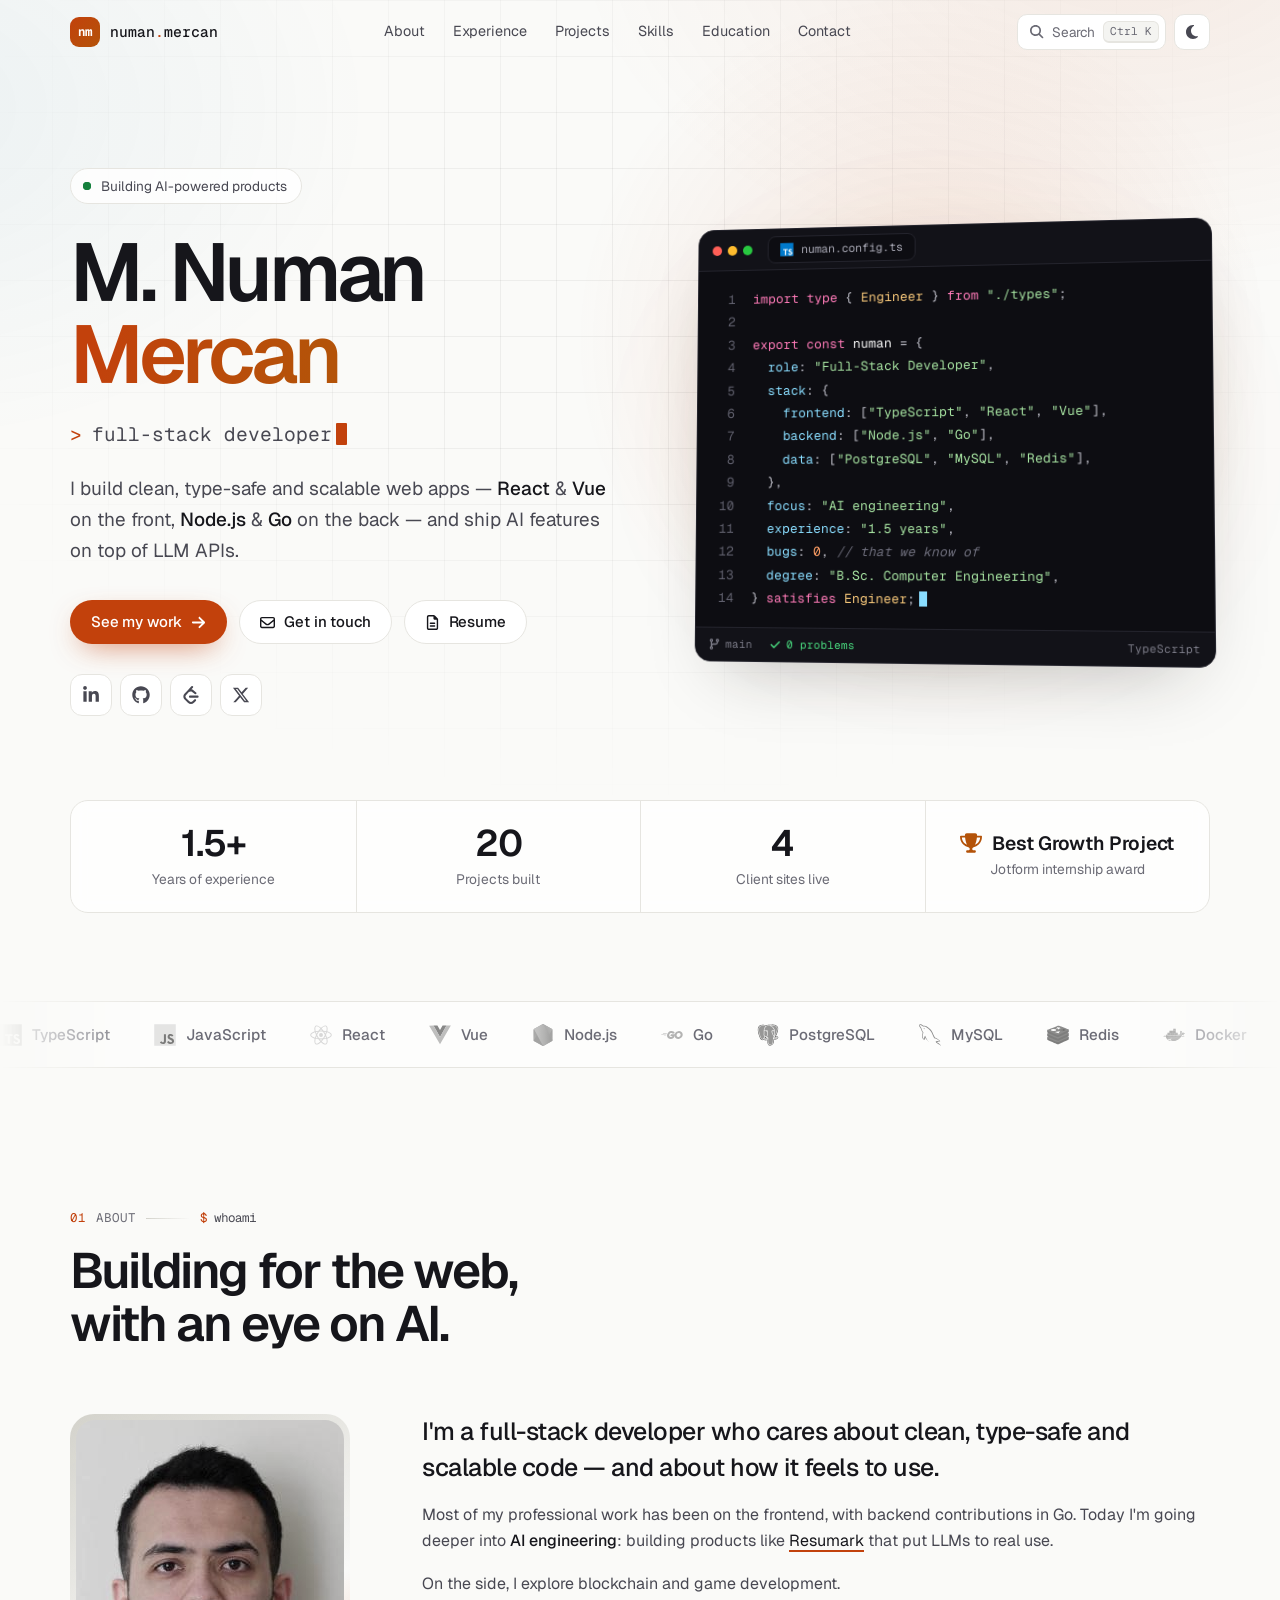
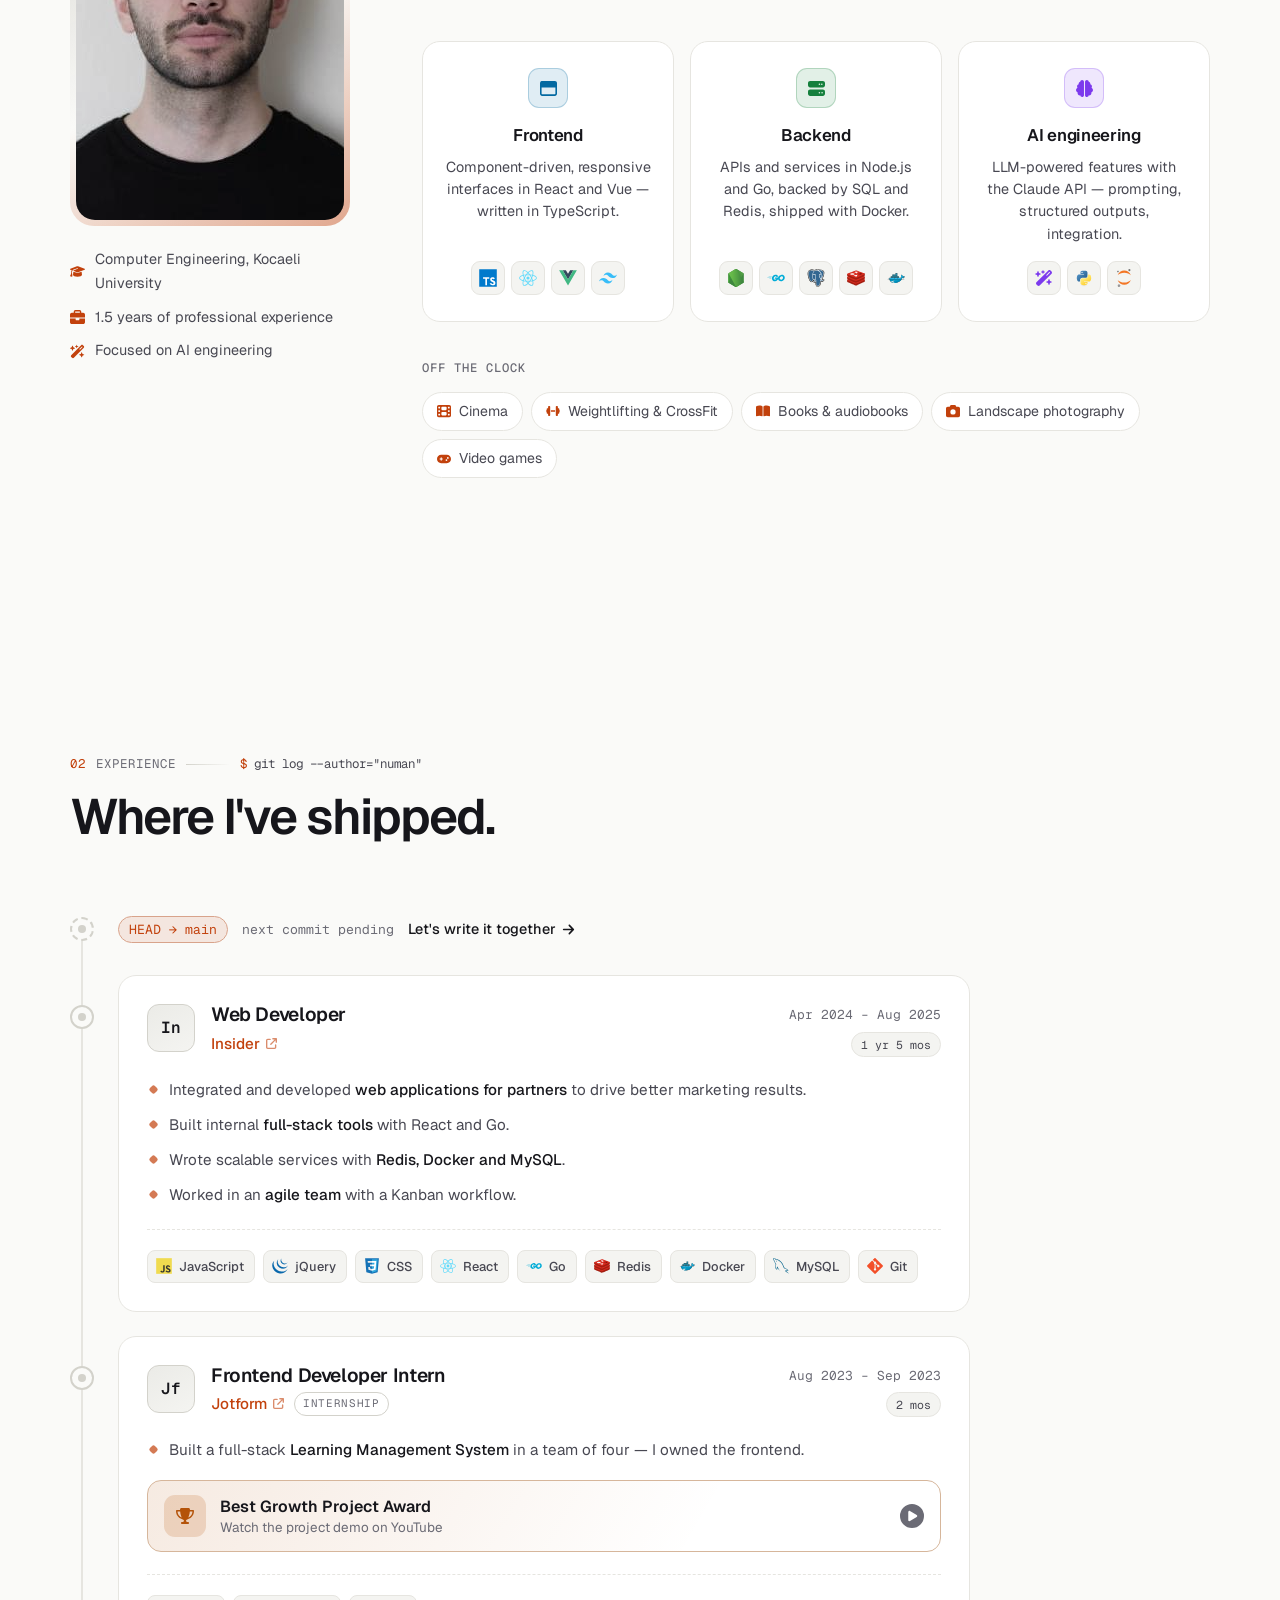
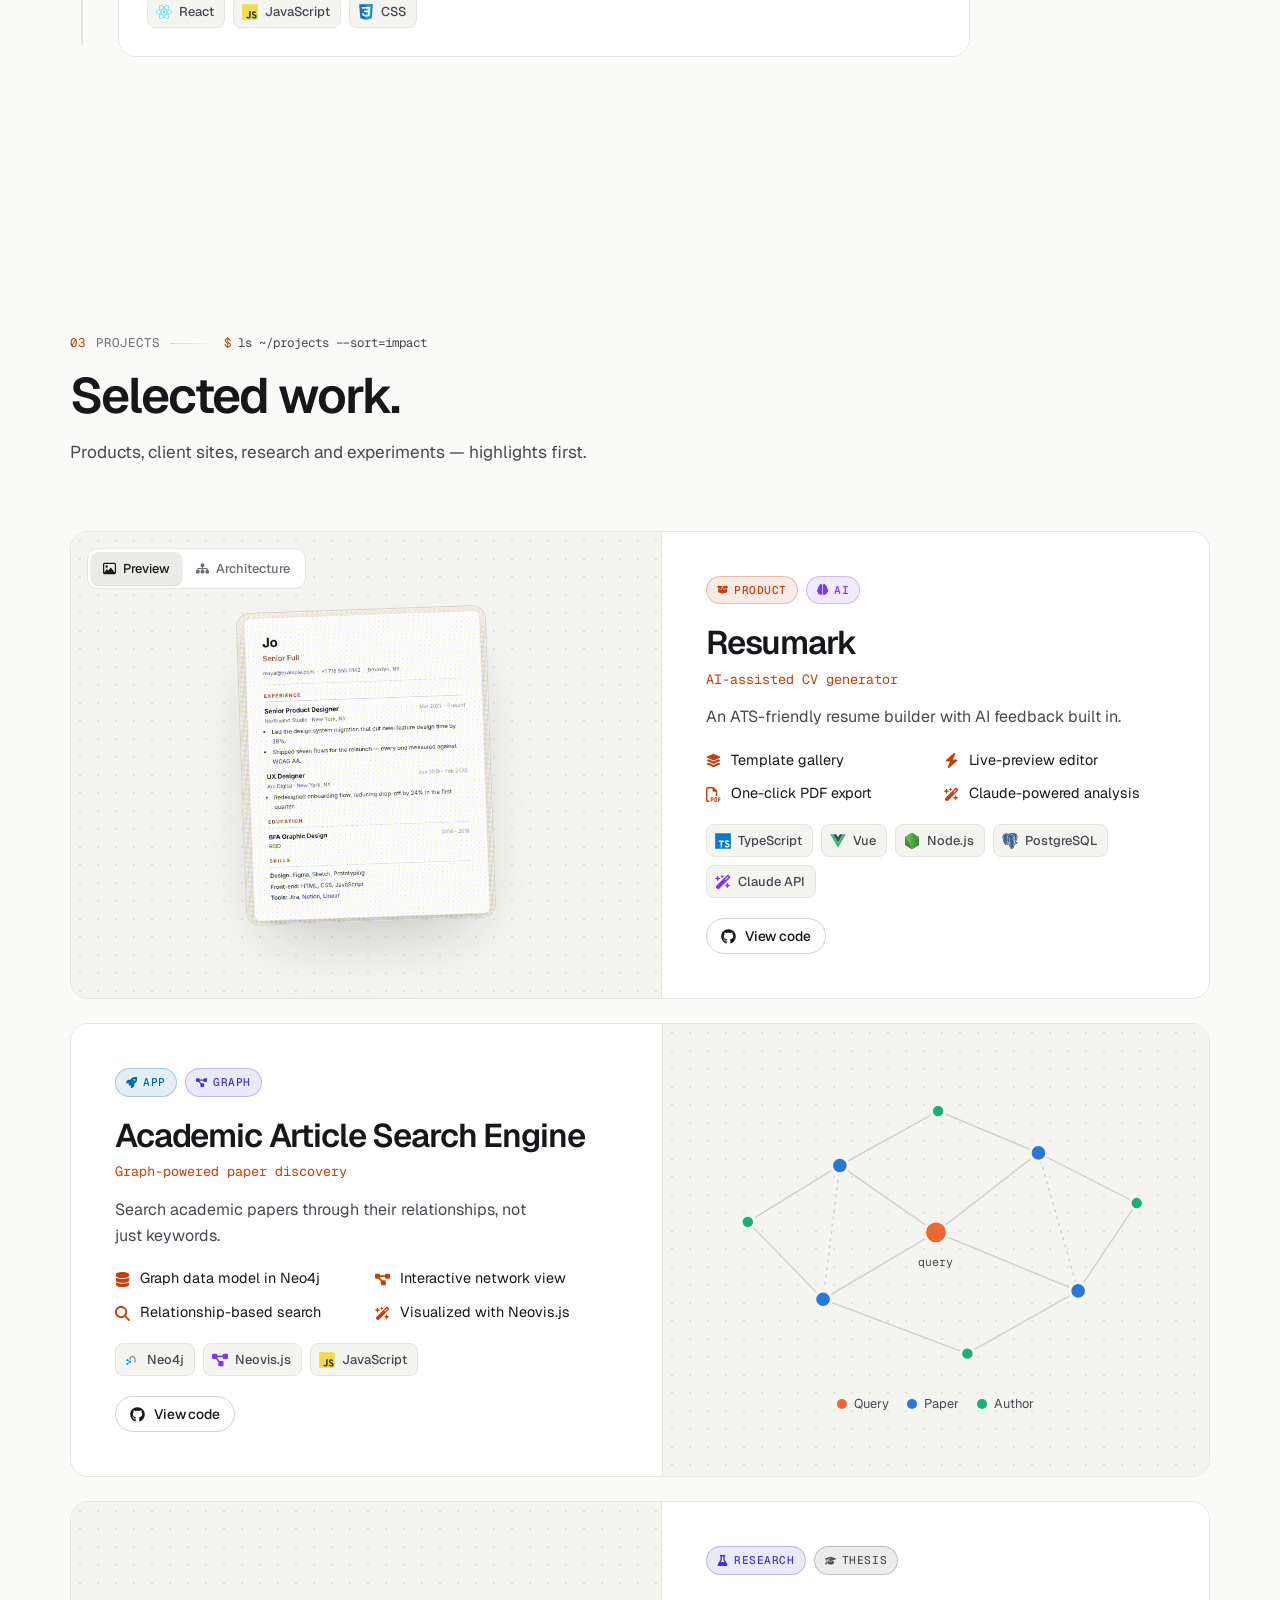
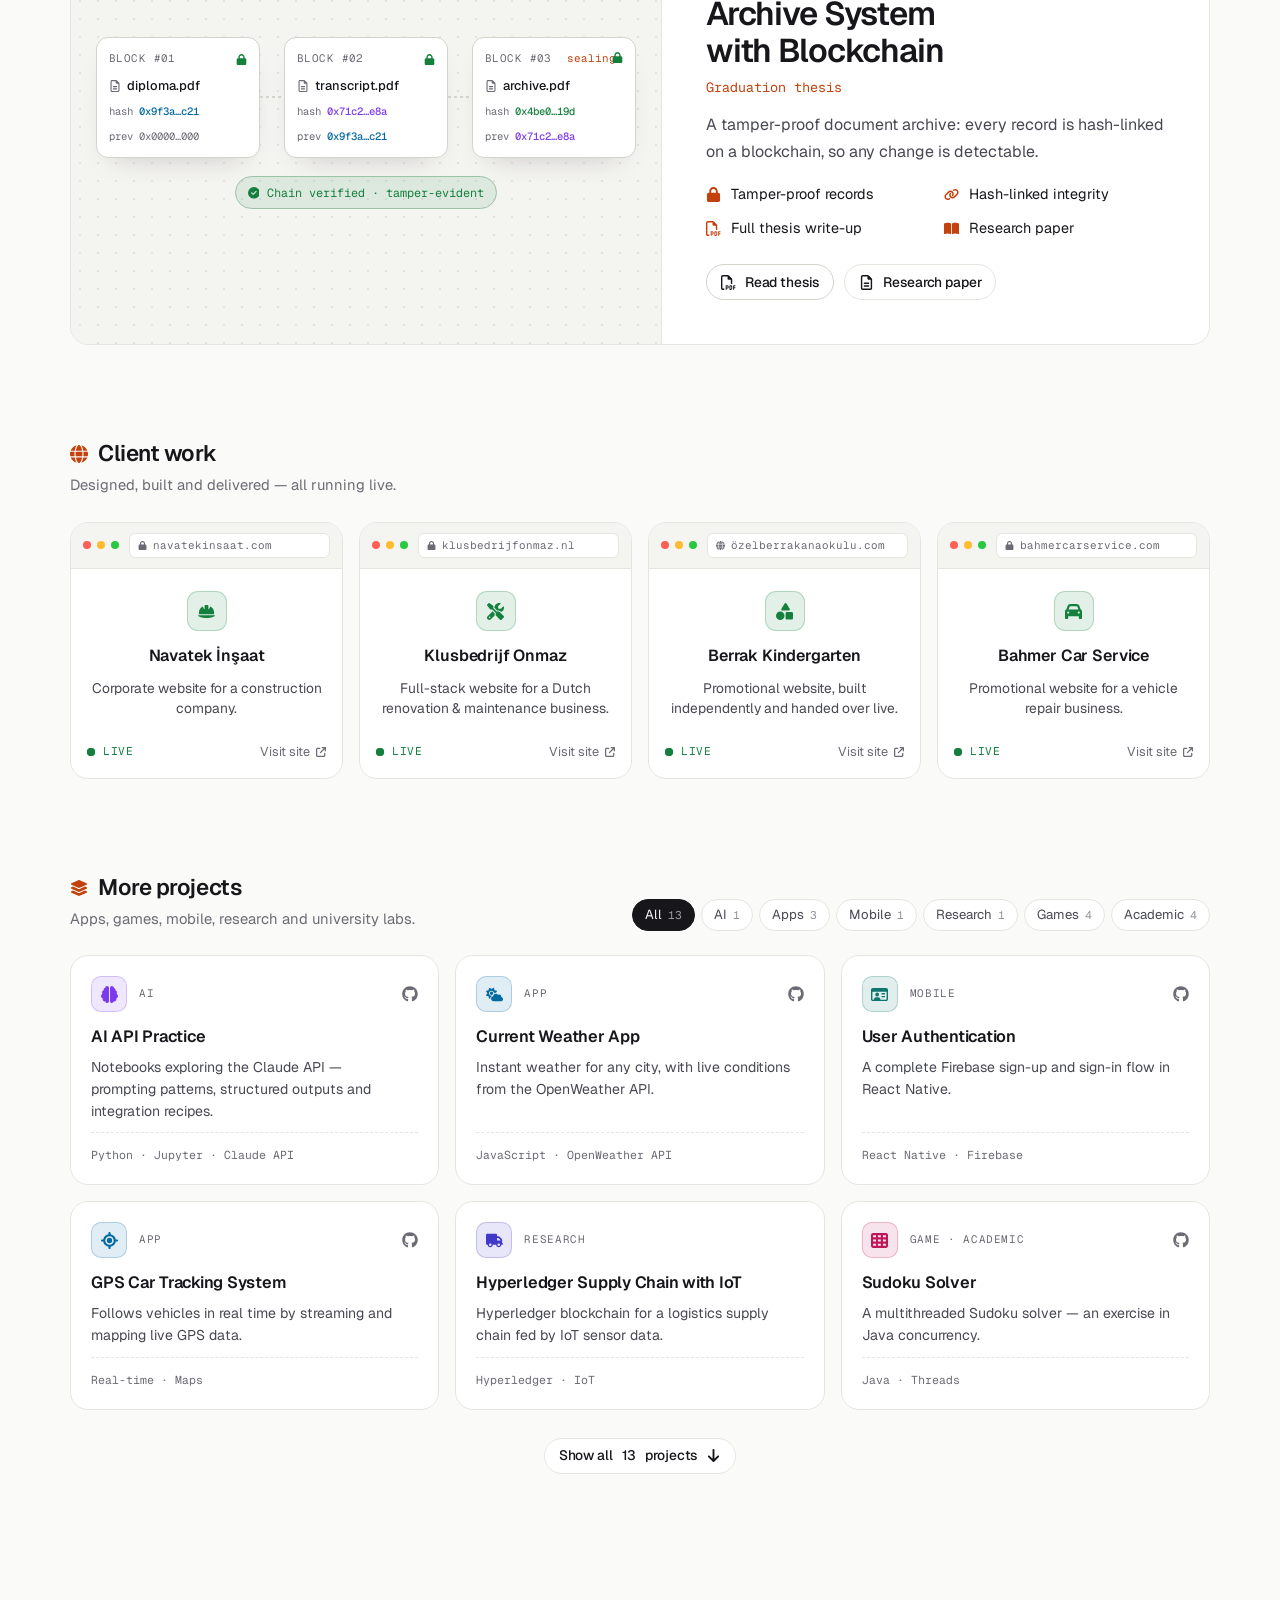
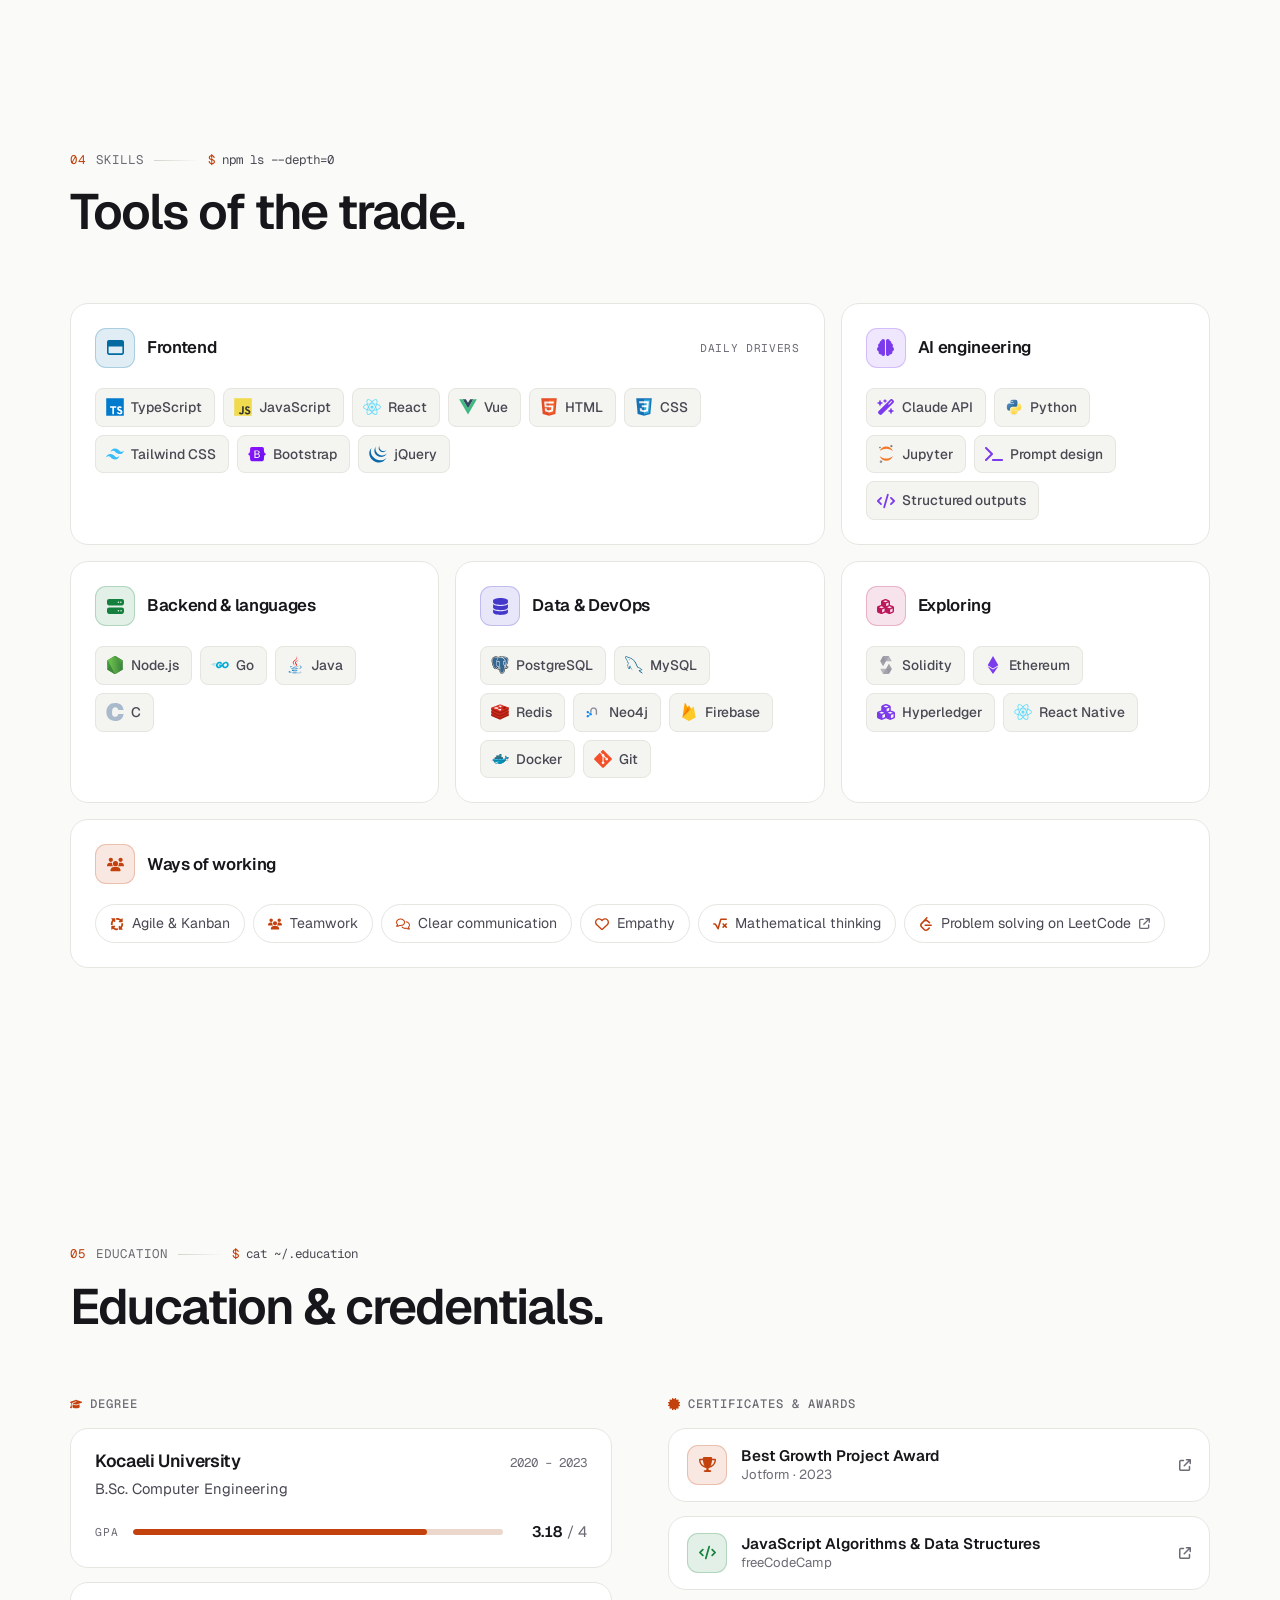
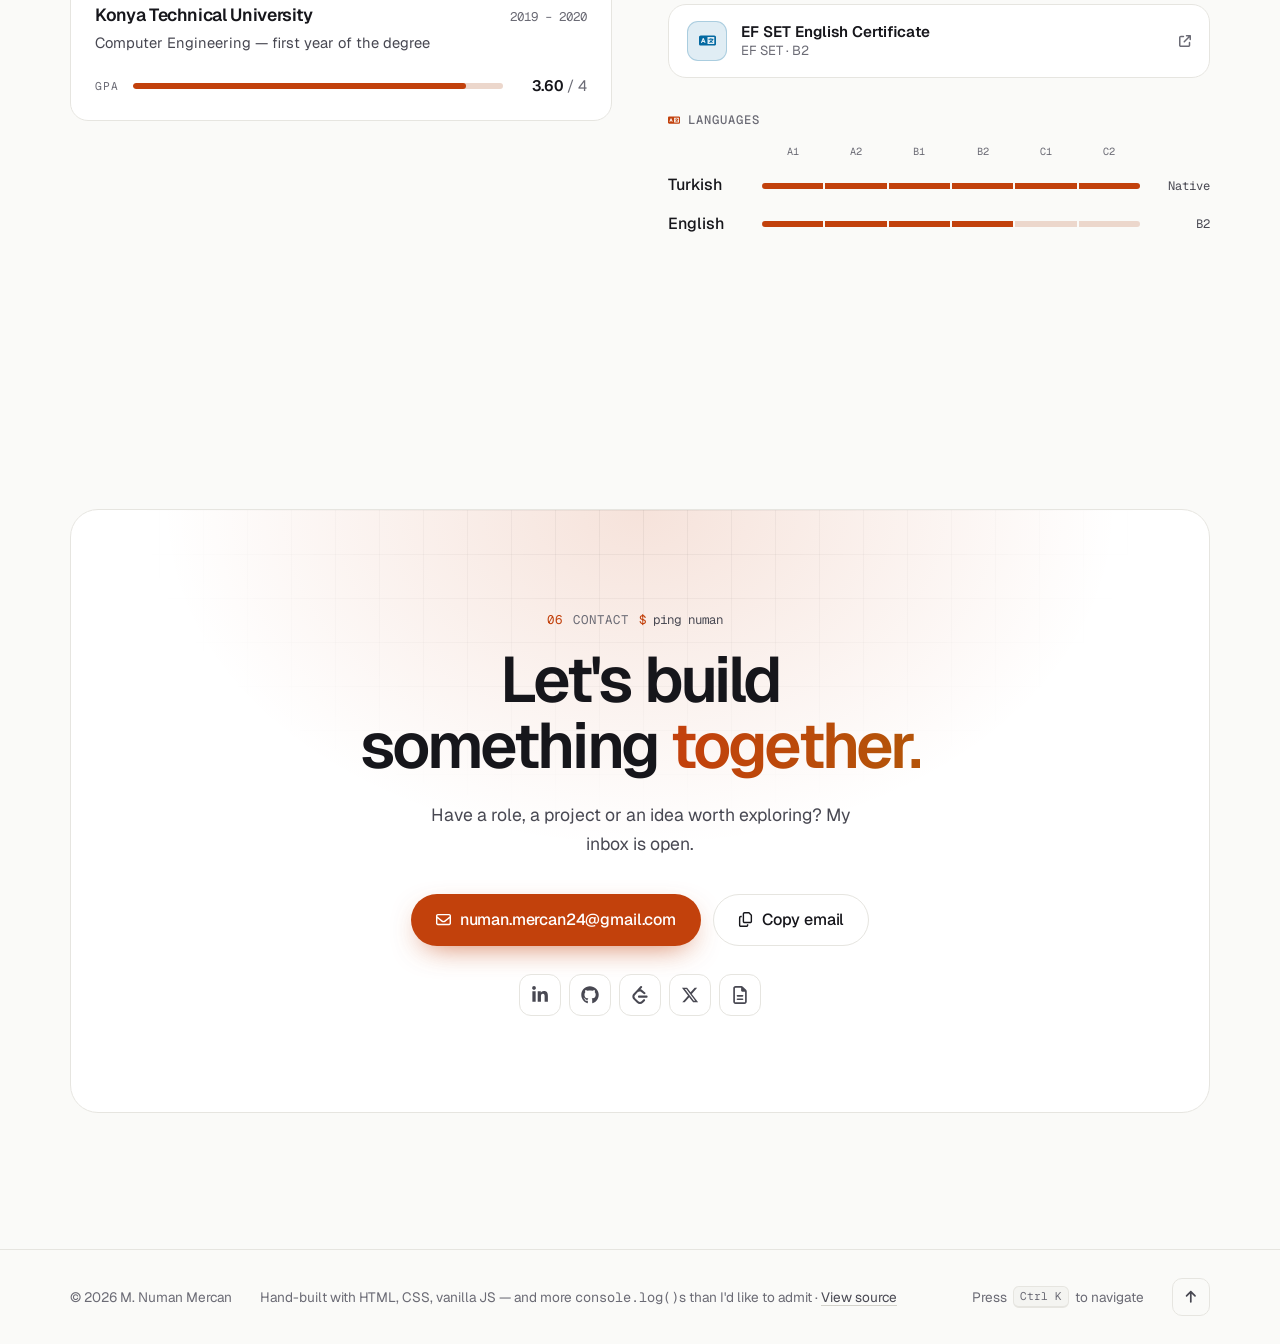
==== commit a8f57c0c: "fix: inline icons, centre card content, add resume CTA and easter eggs - Inline the SVG icon sprite " ====
--- a/index.html
+++ b/index.html
@@ -116,23 +116,14 @@
             aria-label="Open command menu"
             aria-keyshortcuts="Meta+K Control+K"
           >
-            <svg class="i" aria-hidden="true"><use href="assets/icons/sprite.svg#search" /></svg>
+            <svg class="i" aria-hidden="true"><use href="#i-search" /></svg>
             <span class="cmdk-trigger-label">Search</span>
             <kbd class="kbd" data-mod-key>⌘K</kbd>
           </button>
           <button class="icon-btn theme-toggle" id="themeToggle" type="button" aria-label="Switch theme">
-            <svg class="i theme-icon-sun" aria-hidden="true"><use href="assets/icons/sprite.svg#sun" /></svg>
-            <svg class="i theme-icon-moon" aria-hidden="true"><use href="assets/icons/sprite.svg#moon" /></svg>
+            <svg class="i theme-icon-sun" aria-hidden="true"><use href="#i-sun" /></svg>
+            <svg class="i theme-icon-moon" aria-hidden="true"><use href="#i-moon" /></svg>
           </button>
-          <a
-            class="btn btn-sm btn-outline header-cv"
-            href="https://drive.google.com/file/d/1wAUmWbVVhMTdzxk95xocYGxkJTJGIRu2/view?usp=sharing"
-            target="_blank"
-            rel="noopener noreferrer"
-          >
-            Resume
-            <svg class="i i-nudge-up" aria-hidden="true"><use href="assets/icons/sprite.svg#external" /></svg>
-          </a>
           <button
             class="icon-btn menu-toggle"
             id="menuToggle"
@@ -162,7 +153,7 @@
             target="_blank"
             rel="noopener noreferrer"
           >
-            <svg class="i" aria-hidden="true"><use href="assets/icons/sprite.svg#file" /></svg>
+            <svg class="i" aria-hidden="true"><use href="#i-file" /></svg>
             View resume
           </a>
         </nav>
@@ -193,7 +184,7 @@
               <span
                 class="typed"
                 aria-hidden="true"
-                data-typed='["full-stack developer", "frontend engineer", "AI engineer"]'
+                data-typed='["full-stack developer", "frontend engineer", "AI engineer", "coffee → code compiler"]'
                 >full-stack developer</span
               ><span class="caret" aria-hidden="true"></span>
             </p>
@@ -208,38 +199,44 @@
             <div class="hero-cta" data-reveal>
               <a class="btn btn-primary" href="#projects">
                 See my work
-                <svg class="i i-nudge" aria-hidden="true"><use href="assets/icons/sprite.svg#arrow-right" /></svg>
+                <svg class="i i-nudge" aria-hidden="true"><use href="#i-arrow-right" /></svg>
               </a>
               <a class="btn btn-ghost" href="#contact">
-                <svg class="i" aria-hidden="true"><use href="assets/icons/sprite.svg#mail" /></svg>
+                <svg class="i" aria-hidden="true"><use href="#i-mail" /></svg>
                 Get in touch
+              </a>
+              <a
+                class="btn btn-ghost"
+                data-link="resume"
+                href="https://drive.google.com/file/d/1wAUmWbVVhMTdzxk95xocYGxkJTJGIRu2/view?usp=sharing"
+                target="_blank"
+                rel="noopener noreferrer"
+                aria-label="Resume (opens Google Drive)"
+              >
+                <svg class="i" aria-hidden="true"><use href="#i-file" /></svg>
+                Resume
               </a>
             </div>
 
             <ul class="socials" data-reveal aria-label="Profiles">
               <li>
                 <a class="social" data-link="linkedin" data-tip="LinkedIn" href="https://www.linkedin.com/in/mnmercan/" target="_blank" rel="noopener noreferrer" aria-label="LinkedIn">
-                  <svg class="i" aria-hidden="true"><use href="assets/icons/sprite.svg#linkedin" /></svg>
+                  <svg class="i" aria-hidden="true"><use href="#i-linkedin" /></svg>
                 </a>
               </li>
               <li>
                 <a class="social" data-link="github" data-tip="GitHub" href="https://github.com/mnumanmercan" target="_blank" rel="noopener noreferrer" aria-label="GitHub">
-                  <svg class="i" aria-hidden="true"><use href="assets/icons/sprite.svg#github" /></svg>
+                  <svg class="i" aria-hidden="true"><use href="#i-github" /></svg>
                 </a>
               </li>
               <li>
                 <a class="social" data-link="leetcode" data-tip="LeetCode" href="https://leetcode.com/u/MNMercan/" target="_blank" rel="noopener noreferrer" aria-label="LeetCode">
-                  <svg class="i" aria-hidden="true"><use href="assets/icons/sprite.svg#leetcode" /></svg>
+                  <svg class="i" aria-hidden="true"><use href="#i-leetcode" /></svg>
                 </a>
               </li>
               <li>
                 <a class="social" data-link="x" data-tip="X / Twitter" href="https://x.com/mnumanmercan" target="_blank" rel="noopener noreferrer" aria-label="X (Twitter)">
-                  <svg class="i" aria-hidden="true"><use href="assets/icons/sprite.svg#x" /></svg>
-                </a>
-              </li>
-              <li>
-                <a class="social" data-link="resume" data-tip="Resume" href="https://drive.google.com/file/d/1wAUmWbVVhMTdzxk95xocYGxkJTJGIRu2/view?usp=sharing" target="_blank" rel="noopener noreferrer" aria-label="Resume (opens Google Drive)">
-                  <svg class="i" aria-hidden="true"><use href="assets/icons/sprite.svg#file" /></svg>
+                  <svg class="i" aria-hidden="true"><use href="#i-x" /></svg>
                 </a>
               </li>
             </ul>
@@ -265,11 +262,12 @@
 <span class="line">  },</span>
 <span class="line">  <span class="tk-p">focus</span>: <span class="tk-s">"AI engineering"</span>,</span>
 <span class="line">  <span class="tk-p">experience</span>: <span class="tk-s">"1.5 years"</span>,</span>
+<span class="line">  <span class="tk-p">bugs</span>: <span class="tk-n">0</span>, <span class="tk-c">// that we know of</span></span>
 <span class="line">  <span class="tk-p">degree</span>: <span class="tk-s">"B.Sc. Computer Engineering"</span>,</span>
 <span class="line">} <span class="tk-k">satisfies</span> <span class="tk-t">Engineer</span>;<span class="code-caret" aria-hidden="true"></span></span></code></pre>
               <div class="window-status" aria-hidden="true">
-                <span><svg class="i" aria-hidden="true"><use href="assets/icons/sprite.svg#branch" /></svg> main</span>
-                <span class="window-status-ok"><svg class="i" aria-hidden="true"><use href="assets/icons/sprite.svg#check" /></svg> 0 problems</span>
+                <span><svg class="i" aria-hidden="true"><use href="#i-branch" /></svg> main</span>
+                <span class="window-status-ok"><svg class="i" aria-hidden="true"><use href="#i-check" /></svg> 0 problems</span>
                 <span class="window-status-lang">TypeScript</span>
               </div>
             </figure>
@@ -293,7 +291,7 @@
             <div class="stat stat--award">
               <dt>Jotform internship award</dt>
               <dd>
-                <svg class="i" aria-hidden="true"><use href="assets/icons/sprite.svg#trophy" /></svg>
+                <svg class="i" aria-hidden="true"><use href="#i-trophy" /></svg>
                 Best Growth Project
               </dd>
             </div>
@@ -329,7 +327,7 @@
       <section class="section" id="about" aria-labelledby="about-title">
         <div class="container">
           <header class="section-head" data-reveal>
-            <p class="eyebrow"><span class="eyebrow-index">01</span>About</p>
+            <p class="eyebrow"><span class="eyebrow-index">01</span>About<span class="eyebrow-cmd" aria-hidden="true"><span class="eyebrow-prompt">$</span> <span class="eyebrow-cmd-text">whoami</span></span></p>
             <h2 class="section-title" id="about-title">Building for the web, with an eye on&nbsp;AI.</h2>
           </header>
 
@@ -340,15 +338,15 @@
               </div>
               <ul class="facts">
                 <li>
-                  <svg class="i" aria-hidden="true"><use href="assets/icons/sprite.svg#graduation" /></svg>
+                  <svg class="i" aria-hidden="true"><use href="#i-graduation" /></svg>
                   Computer Engineering, Kocaeli University
                 </li>
                 <li>
-                  <svg class="i" aria-hidden="true"><use href="assets/icons/sprite.svg#briefcase" /></svg>
+                  <svg class="i" aria-hidden="true"><use href="#i-briefcase" /></svg>
                   1.5 years of professional experience
                 </li>
                 <li>
-                  <svg class="i" aria-hidden="true"><use href="assets/icons/sprite.svg#sparkles" /></svg>
+                  <svg class="i" aria-hidden="true"><use href="#i-sparkles" /></svg>
                   Focused on AI engineering
                 </li>
               </ul>
@@ -372,7 +370,7 @@
               <ul class="capabilities">
                 <li class="cap card" data-cat="app" data-spotlight data-reveal>
                   <span class="cap-icon" aria-hidden="true">
-                    <svg class="i"><use href="assets/icons/sprite.svg#window" /></svg>
+                    <svg class="i"><use href="#i-window" /></svg>
                   </span>
                   <h3 class="cap-title">Frontend</h3>
                   <p class="cap-text">Component-driven, responsive interfaces in React and Vue — written in TypeScript.</p>
@@ -385,7 +383,7 @@
                 </li>
                 <li class="cap card" data-cat="web" data-spotlight data-reveal>
                   <span class="cap-icon" aria-hidden="true">
-                    <svg class="i"><use href="assets/icons/sprite.svg#server" /></svg>
+                    <svg class="i"><use href="#i-server" /></svg>
                   </span>
                   <h3 class="cap-title">Backend</h3>
                   <p class="cap-text">APIs and services in Node.js and Go, backed by SQL and Redis, shipped with Docker.</p>
@@ -399,12 +397,12 @@
                 </li>
                 <li class="cap card" data-cat="ai" data-spotlight data-reveal>
                   <span class="cap-icon" aria-hidden="true">
-                    <svg class="i"><use href="assets/icons/sprite.svg#brain" /></svg>
+                    <svg class="i"><use href="#i-brain" /></svg>
                   </span>
                   <h3 class="cap-title">AI engineering</h3>
                   <p class="cap-text">LLM-powered features with the Claude API — prompting, structured outputs, integration.</p>
                   <ul class="logo-row" aria-label="AI stack">
-                    <li data-tip="Claude API"><svg class="i" role="img" aria-label="Claude API"><use href="assets/icons/sprite.svg#sparkles" /></svg></li>
+                    <li data-tip="Claude API"><svg class="i" role="img" aria-label="Claude API"><use href="#i-sparkles" /></svg></li>
                     <li data-tip="Python"><img src="assets/icons/tech/python.svg" alt="Python" width="18" height="18" loading="lazy" /></li>
                     <li data-tip="Jupyter"><img src="assets/icons/tech/jupyter.svg" alt="Jupyter" width="18" height="18" loading="lazy" /></li>
                   </ul>
@@ -414,12 +412,12 @@
               <div class="interests" data-reveal>
                 <h3 class="mini-title">Off the clock</h3>
                 <ul class="chip-list">
-                  <li class="chip"><svg class="i" aria-hidden="true"><use href="assets/icons/sprite.svg#film" /></svg>Cinema</li>
-                  <li class="chip"><svg class="i" aria-hidden="true"><use href="assets/icons/sprite.svg#dumbbell" /></svg>Weightlifting &amp; CrossFit</li>
-                  <li class="chip"><svg class="i" aria-hidden="true"><use href="assets/icons/sprite.svg#book" /></svg>Books &amp; audiobooks</li>
-                  <li class="chip"><svg class="i" aria-hidden="true"><use href="assets/icons/sprite.svg#camera" /></svg>Landscape photography</li>
+                  <li class="chip"><svg class="i" aria-hidden="true"><use href="#i-film" /></svg>Cinema</li>
+                  <li class="chip"><svg class="i" aria-hidden="true"><use href="#i-dumbbell" /></svg>Weightlifting &amp; CrossFit</li>
+                  <li class="chip"><svg class="i" aria-hidden="true"><use href="#i-book" /></svg>Books &amp; audiobooks</li>
+                  <li class="chip"><svg class="i" aria-hidden="true"><use href="#i-camera" /></svg>Landscape photography</li>
                   <li class="chip" tabindex="0" data-tip="Ori · The Last of Us · Crysis · Battlefield 1 · Call of Duty · CS:GO">
-                    <svg class="i" aria-hidden="true"><use href="assets/icons/sprite.svg#gamepad" /></svg>Video games
+                    <svg class="i" aria-hidden="true"><use href="#i-gamepad" /></svg>Video games
                     <span class="sr-only">— favourites: Ori, The Last of Us, Crysis, Battlefield 1, Call of Duty and CS:GO</span>
                   </li>
                 </ul>
@@ -435,11 +433,22 @@
       <section class="section" id="experience" aria-labelledby="experience-title">
         <div class="container">
           <header class="section-head" data-reveal>
-            <p class="eyebrow"><span class="eyebrow-index">02</span>Experience</p>
+            <p class="eyebrow"><span class="eyebrow-index">02</span>Experience<span class="eyebrow-cmd" aria-hidden="true"><span class="eyebrow-prompt">$</span> <span class="eyebrow-cmd-text">git log --author="numan"</span></span></p>
             <h2 class="section-title" id="experience-title">Where I've shipped.</h2>
           </header>
 
           <ol class="timeline" id="timeline">
+            <li class="tl-item tl-head" data-reveal>
+              <span class="tl-node tl-node--head" aria-hidden="true"></span>
+              <p class="tl-head-text">
+                <span class="tl-head-ref">HEAD → main</span>
+                <span class="tl-head-msg">next commit pending<span class="tl-head-dots" aria-hidden="true"></span></span>
+                <a class="tl-head-link" href="#contact">
+                  Let's write it together
+                  <svg class="i" aria-hidden="true"><use href="#i-arrow-right" /></svg>
+                </a>
+              </p>
+            </li>
             <li class="tl-item" data-reveal>
               <span class="tl-node" aria-hidden="true"></span>
               <article class="xp card" data-spotlight>
@@ -450,7 +459,7 @@
                     <p class="xp-company">
                       <a href="https://www.linkedin.com/company/insiderone/" target="_blank" rel="noopener noreferrer">
                         Insider
-                        <svg class="i" aria-hidden="true"><use href="assets/icons/sprite.svg#external" /></svg>
+                        <svg class="i" aria-hidden="true"><use href="#i-external" /></svg>
                       </a>
                     </p>
                   </div>
@@ -489,7 +498,7 @@
                     <p class="xp-company">
                       <a href="https://www.linkedin.com/company/jotform/" target="_blank" rel="noopener noreferrer">
                         Jotform
-                        <svg class="i" aria-hidden="true"><use href="assets/icons/sprite.svg#external" /></svg>
+                        <svg class="i" aria-hidden="true"><use href="#i-external" /></svg>
                       </a>
                       <span class="badge">Internship</span>
                     </p>
@@ -504,13 +513,13 @@
                 </ul>
                 <a class="award" href="https://www.youtube.com/watch?v=4mUhRrMaXIA&amp;ab_channel=Numan" target="_blank" rel="noopener noreferrer">
                   <span class="award-icon" aria-hidden="true">
-                    <svg class="i"><use href="assets/icons/sprite.svg#trophy" /></svg>
+                    <svg class="i"><use href="#i-trophy" /></svg>
                   </span>
                   <span class="award-text">
                     <strong>Best Growth Project Award</strong>
                     <span>Watch the project demo on YouTube</span>
                   </span>
-                  <svg class="i award-play" aria-hidden="true"><use href="assets/icons/sprite.svg#play" /></svg>
+                  <svg class="i award-play" aria-hidden="true"><use href="#i-play" /></svg>
                 </a>
                 <ul class="tech-list" aria-label="Technologies used at Jotform">
                   <li class="tech"><img src="assets/icons/tech/react.svg" alt="" width="16" height="16" loading="lazy" />React</li>
@@ -529,7 +538,7 @@
       <section class="section" id="projects" aria-labelledby="projects-title">
         <div class="container">
           <header class="section-head" data-reveal>
-            <p class="eyebrow"><span class="eyebrow-index">03</span>Projects</p>
+            <p class="eyebrow"><span class="eyebrow-index">03</span>Projects<span class="eyebrow-cmd" aria-hidden="true"><span class="eyebrow-prompt">$</span> <span class="eyebrow-cmd-text">ls ~/projects --sort=impact</span></span></p>
             <h2 class="section-title" id="projects-title">Selected work.</h2>
             <p class="section-lead">Products, client sites, research and experiments — highlights first.</p>
           </header>
@@ -541,10 +550,10 @@
               <div class="feature-visual">
                 <div class="tabs" role="tablist" aria-label="Resumark views">
                   <button class="tab" type="button" role="tab" id="rm-tab-preview" aria-controls="rm-panel-preview" aria-selected="true">
-                    <svg class="i" aria-hidden="true"><use href="assets/icons/sprite.svg#image" /></svg>Preview
+                    <svg class="i" aria-hidden="true"><use href="#i-image" /></svg>Preview
                   </button>
                   <button class="tab" type="button" role="tab" id="rm-tab-arch" aria-controls="rm-panel-arch" aria-selected="false" tabindex="-1">
-                    <svg class="i" aria-hidden="true"><use href="assets/icons/sprite.svg#sitemap" /></svg>Architecture
+                    <svg class="i" aria-hidden="true"><use href="#i-sitemap" /></svg>Architecture
                   </button>
                 </div>
 
@@ -571,10 +580,10 @@
                       <span class="arch-name"><img src="assets/icons/tech/nodejs.svg" alt="" width="16" height="16" />Node.js</span>
                       <span class="arch-note">TypeScript API</span>
                     </div>
-                    <div class="arch-link arch-link--h arch-l2"><span class="arch-label">prompt</span></div>
+                    <div class="arch-link arch-link--v arch-l2"><span class="arch-label">prompt</span></div>
                     <div class="arch-node arch-node--ai arch-ai">
                       <span class="arch-kind">AI</span>
-                      <span class="arch-name"><svg class="i" aria-hidden="true"><use href="assets/icons/sprite.svg#sparkles" /></svg>Claude API</span>
+                      <span class="arch-name"><svg class="i" aria-hidden="true"><use href="#i-sparkles" /></svg>Claude API</span>
                       <span class="arch-note">Summary analysis</span>
                     </div>
                     <div class="arch-link arch-link--v arch-l3"><span class="arch-label">SQL</span></div>
@@ -589,28 +598,28 @@
 
               <div class="feature-body">
                 <div class="feature-tags">
-                  <span class="tag" data-cat="product"><svg class="i" aria-hidden="true"><use href="assets/icons/sprite.svg#box" /></svg>Product</span>
-                  <span class="tag" data-cat="ai"><svg class="i" aria-hidden="true"><use href="assets/icons/sprite.svg#brain" /></svg>AI</span>
+                  <span class="tag" data-cat="product"><svg class="i" aria-hidden="true"><use href="#i-box" /></svg>Product</span>
+                  <span class="tag" data-cat="ai"><svg class="i" aria-hidden="true"><use href="#i-brain" /></svg>AI</span>
                 </div>
                 <h3 class="feature-title">Resumark</h3>
                 <p class="feature-sub">AI-assisted CV generator</p>
                 <p class="feature-desc">An ATS-friendly resume builder with AI feedback built in.</p>
                 <ul class="feature-points">
-                  <li><svg class="i" aria-hidden="true"><use href="assets/icons/sprite.svg#layers" /></svg>Template gallery</li>
-                  <li><svg class="i" aria-hidden="true"><use href="assets/icons/sprite.svg#bolt" /></svg>Live-preview editor</li>
-                  <li><svg class="i" aria-hidden="true"><use href="assets/icons/sprite.svg#file-pdf" /></svg>One-click PDF export</li>
-                  <li><svg class="i" aria-hidden="true"><use href="assets/icons/sprite.svg#sparkles" /></svg>Claude-powered analysis</li>
+                  <li><svg class="i" aria-hidden="true"><use href="#i-layers" /></svg>Template gallery</li>
+                  <li><svg class="i" aria-hidden="true"><use href="#i-bolt" /></svg>Live-preview editor</li>
+                  <li><svg class="i" aria-hidden="true"><use href="#i-file-pdf" /></svg>One-click PDF export</li>
+                  <li><svg class="i" aria-hidden="true"><use href="#i-sparkles" /></svg>Claude-powered analysis</li>
                 </ul>
                 <ul class="tech-list" aria-label="Resumark stack">
                   <li class="tech"><img src="assets/icons/tech/typescript.svg" alt="" width="16" height="16" loading="lazy" />TypeScript</li>
                   <li class="tech"><img src="assets/icons/tech/vuejs.svg" alt="" width="16" height="16" loading="lazy" />Vue</li>
                   <li class="tech"><img src="assets/icons/tech/nodejs.svg" alt="" width="16" height="16" loading="lazy" />Node.js</li>
                   <li class="tech"><img src="assets/icons/tech/postgresql.svg" alt="" width="16" height="16" loading="lazy" />PostgreSQL</li>
-                  <li class="tech"><svg class="i" aria-hidden="true"><use href="assets/icons/sprite.svg#sparkles" /></svg>Claude API</li>
+                  <li class="tech"><svg class="i" aria-hidden="true"><use href="#i-sparkles" /></svg>Claude API</li>
                 </ul>
                 <div class="feature-links">
                   <a class="btn btn-sm btn-outline" href="https://github.com/mnumanmercan/CV-generate" target="_blank" rel="noopener noreferrer">
-                    <svg class="i" aria-hidden="true"><use href="assets/icons/sprite.svg#github" /></svg>
+                    <svg class="i" aria-hidden="true"><use href="#i-github" /></svg>
                     View code
                   </a>
                 </div>
@@ -676,26 +685,26 @@
 
               <div class="feature-body">
                 <div class="feature-tags">
-                  <span class="tag" data-cat="app"><svg class="i" aria-hidden="true"><use href="assets/icons/sprite.svg#rocket" /></svg>App</span>
-                  <span class="tag" data-cat="research"><svg class="i" aria-hidden="true"><use href="assets/icons/sprite.svg#graph" /></svg>Graph</span>
+                  <span class="tag" data-cat="app"><svg class="i" aria-hidden="true"><use href="#i-rocket" /></svg>App</span>
+                  <span class="tag" data-cat="research"><svg class="i" aria-hidden="true"><use href="#i-graph" /></svg>Graph</span>
                 </div>
                 <h3 class="feature-title">Academic Article Search Engine</h3>
                 <p class="feature-sub">Graph-powered paper discovery</p>
                 <p class="feature-desc">Search academic papers through their relationships, not just keywords.</p>
                 <ul class="feature-points">
-                  <li><svg class="i" aria-hidden="true"><use href="assets/icons/sprite.svg#database" /></svg>Graph data model in Neo4j</li>
-                  <li><svg class="i" aria-hidden="true"><use href="assets/icons/sprite.svg#graph" /></svg>Interactive network view</li>
-                  <li><svg class="i" aria-hidden="true"><use href="assets/icons/sprite.svg#search" /></svg>Relationship-based search</li>
-                  <li><svg class="i" aria-hidden="true"><use href="assets/icons/sprite.svg#sparkles" /></svg>Visualized with Neovis.js</li>
+                  <li><svg class="i" aria-hidden="true"><use href="#i-database" /></svg>Graph data model in Neo4j</li>
+                  <li><svg class="i" aria-hidden="true"><use href="#i-graph" /></svg>Interactive network view</li>
+                  <li><svg class="i" aria-hidden="true"><use href="#i-search" /></svg>Relationship-based search</li>
+                  <li><svg class="i" aria-hidden="true"><use href="#i-sparkles" /></svg>Visualized with Neovis.js</li>
                 </ul>
                 <ul class="tech-list" aria-label="Search engine stack">
                   <li class="tech"><img src="assets/icons/tech/neo4j.svg" alt="" width="16" height="16" loading="lazy" />Neo4j</li>
-                  <li class="tech"><svg class="i" aria-hidden="true"><use href="assets/icons/sprite.svg#graph" /></svg>Neovis.js</li>
+                  <li class="tech"><svg class="i" aria-hidden="true"><use href="#i-graph" /></svg>Neovis.js</li>
                   <li class="tech"><img src="assets/icons/tech/javascript.svg" alt="" width="16" height="16" loading="lazy" />JavaScript</li>
                 </ul>
                 <div class="feature-links">
                   <a class="btn btn-sm btn-outline" href="https://github.com/MNMercan/Neo4J" target="_blank" rel="noopener noreferrer">
-                    <svg class="i" aria-hidden="true"><use href="assets/icons/sprite.svg#github" /></svg>
+                    <svg class="i" aria-hidden="true"><use href="#i-github" /></svg>
                     View code
                   </a>
                 </div>
@@ -712,15 +721,15 @@
                     aria-label="Three documents stored as hash-linked blocks. Each block records the previous block's hash, so changing any document breaks the chain."
                   >
                     <div class="block">
-                      <span class="block-no">Block #01 <svg class="i" aria-hidden="true"><use href="assets/icons/sprite.svg#lock" /></svg></span>
-                      <span class="block-doc"><svg class="i" aria-hidden="true"><use href="assets/icons/sprite.svg#file" /></svg>diploma.pdf</span>
+                      <span class="block-no">Block #01 <svg class="i" aria-hidden="true"><use href="#i-lock" /></svg></span>
+                      <span class="block-doc"><svg class="i" aria-hidden="true"><use href="#i-file" /></svg>diploma.pdf</span>
                       <span class="block-hash">hash <b class="h-a">0x9f3a…c21</b></span>
                       <span class="block-prev">prev 0x0000…000</span>
                     </div>
                     <span class="chain-link" aria-hidden="true"></span>
                     <div class="block">
-                      <span class="block-no">Block #02 <svg class="i" aria-hidden="true"><use href="assets/icons/sprite.svg#lock" /></svg></span>
-                      <span class="block-doc"><svg class="i" aria-hidden="true"><use href="assets/icons/sprite.svg#file" /></svg>transcript.pdf</span>
+                      <span class="block-no">Block #02 <svg class="i" aria-hidden="true"><use href="#i-lock" /></svg></span>
+                      <span class="block-doc"><svg class="i" aria-hidden="true"><use href="#i-file" /></svg>transcript.pdf</span>
                       <span class="block-hash">hash <b class="h-b">0x71c2…e8a</b></span>
                       <span class="block-prev">prev <b class="h-a">0x9f3a…c21</b></span>
                     </div>
@@ -730,16 +739,16 @@
                         Block #03
                         <span class="block-state" aria-hidden="true">
                           <span class="block-state-pending">sealing…</span>
-                          <span class="block-state-sealed"><svg class="i"><use href="assets/icons/sprite.svg#lock" /></svg></span>
+                          <span class="block-state-sealed"><svg class="i"><use href="#i-lock" /></svg></span>
                         </span>
                       </span>
-                      <span class="block-doc"><svg class="i" aria-hidden="true"><use href="assets/icons/sprite.svg#file" /></svg>archive.pdf</span>
+                      <span class="block-doc"><svg class="i" aria-hidden="true"><use href="#i-file" /></svg>archive.pdf</span>
                       <span class="block-hash">hash <b class="h-c">0x4be0…19d</b></span>
                       <span class="block-prev">prev <b class="h-b">0x71c2…e8a</b></span>
                     </div>
                   </div>
                   <p class="chain-verify">
-                    <svg class="i" aria-hidden="true"><use href="assets/icons/sprite.svg#circle-check" /></svg>
+                    <svg class="i" aria-hidden="true"><use href="#i-circle-check" /></svg>
                     Chain verified · tamper-evident
                   </p>
                 </div>
@@ -747,25 +756,25 @@
 
               <div class="feature-body">
                 <div class="feature-tags">
-                  <span class="tag" data-cat="research"><svg class="i" aria-hidden="true"><use href="assets/icons/sprite.svg#flask" /></svg>Research</span>
-                  <span class="tag" data-cat="academic"><svg class="i" aria-hidden="true"><use href="assets/icons/sprite.svg#graduation" /></svg>Thesis</span>
+                  <span class="tag" data-cat="research"><svg class="i" aria-hidden="true"><use href="#i-flask" /></svg>Research</span>
+                  <span class="tag" data-cat="academic"><svg class="i" aria-hidden="true"><use href="#i-graduation" /></svg>Thesis</span>
                 </div>
                 <h3 class="feature-title">Archive System with Blockchain</h3>
                 <p class="feature-sub">Graduation thesis</p>
                 <p class="feature-desc">A tamper-proof document archive: every record is hash-linked on a blockchain, so any change is detectable.</p>
                 <ul class="feature-points">
-                  <li><svg class="i" aria-hidden="true"><use href="assets/icons/sprite.svg#lock" /></svg>Tamper-proof records</li>
-                  <li><svg class="i" aria-hidden="true"><use href="assets/icons/sprite.svg#link" /></svg>Hash-linked integrity</li>
-                  <li><svg class="i" aria-hidden="true"><use href="assets/icons/sprite.svg#file-pdf" /></svg>Full thesis write-up</li>
-                  <li><svg class="i" aria-hidden="true"><use href="assets/icons/sprite.svg#book" /></svg>Research paper</li>
+                  <li><svg class="i" aria-hidden="true"><use href="#i-lock" /></svg>Tamper-proof records</li>
+                  <li><svg class="i" aria-hidden="true"><use href="#i-link" /></svg>Hash-linked integrity</li>
+                  <li><svg class="i" aria-hidden="true"><use href="#i-file-pdf" /></svg>Full thesis write-up</li>
+                  <li><svg class="i" aria-hidden="true"><use href="#i-book" /></svg>Research paper</li>
                 </ul>
                 <div class="feature-links">
                   <a class="btn btn-sm btn-outline" href="https://drive.google.com/file/d/1ySFYwIdkOsarwWgIW1GIYYZiyvZXIVRv/view" target="_blank" rel="noopener noreferrer">
-                    <svg class="i" aria-hidden="true"><use href="assets/icons/sprite.svg#file-pdf" /></svg>
+                    <svg class="i" aria-hidden="true"><use href="#i-file-pdf" /></svg>
                     Read thesis
                   </a>
                   <a class="btn btn-sm btn-ghost" href="https://www.overleaf.com/read/xbrsxfxdprrf#2a75a8" target="_blank" rel="noopener noreferrer">
-                    <svg class="i" aria-hidden="true"><use href="assets/icons/sprite.svg#file" /></svg>
+                    <svg class="i" aria-hidden="true"><use href="#i-file" /></svg>
                     Research paper
                   </a>
                 </div>
@@ -778,7 +787,7 @@
             <div class="subsection-head" data-reveal>
               <div>
                 <h3 class="subsection-title">
-                  <svg class="i" aria-hidden="true"><use href="assets/icons/sprite.svg#globe" /></svg>
+                  <svg class="i" aria-hidden="true"><use href="#i-globe" /></svg>
                   Client work
                 </h3>
                 <p class="subsection-note">Designed, built and delivered — all running live.</p>
@@ -790,16 +799,16 @@
                 <a class="client card" href="https://navatekinsaat.com/" target="_blank" rel="noopener noreferrer" data-project data-client data-spotlight>
                   <span class="client-bar" aria-hidden="true">
                     <span class="window-dots"><i></i><i></i><i></i></span>
-                    <span class="client-url"><svg class="i"><use href="assets/icons/sprite.svg#lock" /></svg>navatekinsaat.com</span>
+                    <span class="client-url"><svg class="i"><use href="#i-lock" /></svg>navatekinsaat.com</span>
                   </span>
                   <span class="client-body">
-                    <span class="client-icon" aria-hidden="true"><svg class="i"><use href="assets/icons/sprite.svg#helmet" /></svg></span>
+                    <span class="client-icon" aria-hidden="true"><svg class="i"><use href="#i-helmet" /></svg></span>
                     <span class="client-name">Navatek İnşaat</span>
                     <span class="client-desc">Corporate website for a construction company.</span>
                   </span>
                   <span class="client-foot">
                     <span class="live"><span class="pulse" aria-hidden="true"></span>Live</span>
-                    <span class="client-visit">Visit site<svg class="i" aria-hidden="true"><use href="assets/icons/sprite.svg#external" /></svg></span>
+                    <span class="client-visit">Visit site<svg class="i" aria-hidden="true"><use href="#i-external" /></svg></span>
                   </span>
                 </a>
               </li>
@@ -807,16 +816,16 @@
                 <a class="client card" href="https://www.klusbedrijfonmaz.nl/" target="_blank" rel="noopener noreferrer" data-project data-client data-spotlight>
                   <span class="client-bar" aria-hidden="true">
                     <span class="window-dots"><i></i><i></i><i></i></span>
-                    <span class="client-url"><svg class="i"><use href="assets/icons/sprite.svg#lock" /></svg>klusbedrijfonmaz.nl</span>
+                    <span class="client-url"><svg class="i"><use href="#i-lock" /></svg>klusbedrijfonmaz.nl</span>
                   </span>
                   <span class="client-body">
-                    <span class="client-icon" aria-hidden="true"><svg class="i"><use href="assets/icons/sprite.svg#tools" /></svg></span>
+                    <span class="client-icon" aria-hidden="true"><svg class="i"><use href="#i-tools" /></svg></span>
                     <span class="client-name">Klusbedrijf Onmaz</span>
                     <span class="client-desc">Full-stack website for a Dutch renovation &amp; maintenance business.</span>
                   </span>
                   <span class="client-foot">
                     <span class="live"><span class="pulse" aria-hidden="true"></span>Live</span>
-                    <span class="client-visit">Visit site<svg class="i" aria-hidden="true"><use href="assets/icons/sprite.svg#external" /></svg></span>
+                    <span class="client-visit">Visit site<svg class="i" aria-hidden="true"><use href="#i-external" /></svg></span>
                   </span>
                 </a>
               </li>
@@ -824,16 +833,16 @@
                 <a class="client card" href="http://özelberrakanaokulu.com/" target="_blank" rel="noopener noreferrer" data-project data-client data-spotlight>
                   <span class="client-bar" aria-hidden="true">
                     <span class="window-dots"><i></i><i></i><i></i></span>
-                    <span class="client-url"><svg class="i"><use href="assets/icons/sprite.svg#globe" /></svg>özelberrakanaokulu.com</span>
+                    <span class="client-url"><svg class="i"><use href="#i-globe" /></svg>özelberrakanaokulu.com</span>
                   </span>
                   <span class="client-body">
-                    <span class="client-icon" aria-hidden="true"><svg class="i"><use href="assets/icons/sprite.svg#shapes" /></svg></span>
+                    <span class="client-icon" aria-hidden="true"><svg class="i"><use href="#i-shapes" /></svg></span>
                     <span class="client-name">Berrak Kindergarten</span>
                     <span class="client-desc">Promotional website, built independently and handed over live.</span>
                   </span>
                   <span class="client-foot">
                     <span class="live"><span class="pulse" aria-hidden="true"></span>Live</span>
-                    <span class="client-visit">Visit site<svg class="i" aria-hidden="true"><use href="assets/icons/sprite.svg#external" /></svg></span>
+                    <span class="client-visit">Visit site<svg class="i" aria-hidden="true"><use href="#i-external" /></svg></span>
                   </span>
                 </a>
               </li>
@@ -841,16 +850,16 @@
                 <a class="client card" href="https://bahmercarservice.com/" target="_blank" rel="noopener noreferrer" data-project data-client data-spotlight>
                   <span class="client-bar" aria-hidden="true">
                     <span class="window-dots"><i></i><i></i><i></i></span>
-                    <span class="client-url"><svg class="i"><use href="assets/icons/sprite.svg#lock" /></svg>bahmercarservice.com</span>
+                    <span class="client-url"><svg class="i"><use href="#i-lock" /></svg>bahmercarservice.com</span>
                   </span>
                   <span class="client-body">
-                    <span class="client-icon" aria-hidden="true"><svg class="i"><use href="assets/icons/sprite.svg#car" /></svg></span>
+                    <span class="client-icon" aria-hidden="true"><svg class="i"><use href="#i-car" /></svg></span>
                     <span class="client-name">Bahmer Car Service</span>
                     <span class="client-desc">Promotional website for a vehicle repair business.</span>
                   </span>
                   <span class="client-foot">
                     <span class="live"><span class="pulse" aria-hidden="true"></span>Live</span>
-                    <span class="client-visit">Visit site<svg class="i" aria-hidden="true"><use href="assets/icons/sprite.svg#external" /></svg></span>
+                    <span class="client-visit">Visit site<svg class="i" aria-hidden="true"><use href="#i-external" /></svg></span>
                   </span>
                 </a>
               </li>
@@ -862,7 +871,7 @@
             <div class="subsection-head" data-reveal>
               <div>
                 <h3 class="subsection-title">
-                  <svg class="i" aria-hidden="true"><use href="assets/icons/sprite.svg#layers" /></svg>
+                  <svg class="i" aria-hidden="true"><use href="#i-layers" /></svg>
                   More projects
                 </h3>
                 <p class="subsection-note">Apps, games, mobile, research and university labs.</p>
@@ -880,14 +889,14 @@
 
             <!-- ADD A PROJECT — copy a card below. data-cats takes one or more of:
                  ai app mobile research game academic (space separated).
-                 The card's data-cat sets the icon color; icons live in
-                 assets/icons/sprite.svg. Omit the link + .p-card-go when there is no URL. -->
+                 The card's data-cat sets the icon color; icons are the <symbol>s in the
+                 inline sprite at the end of <body>. Omit the link + .p-card-go when there is no URL. -->
             <div class="archive" id="archive">
               <article class="p-card card" data-project data-cats="ai" data-spotlight data-reveal>
                 <div class="p-card-top">
-                  <span class="cat-icon" data-cat="ai" aria-hidden="true"><svg class="i"><use href="assets/icons/sprite.svg#brain" /></svg></span>
+                  <span class="cat-icon" data-cat="ai" aria-hidden="true"><svg class="i"><use href="#i-brain" /></svg></span>
                   <span class="p-card-cat">AI</span>
-                  <svg class="i p-card-go" aria-hidden="true"><use href="assets/icons/sprite.svg#github" /></svg>
+                  <svg class="i p-card-go" aria-hidden="true"><use href="#i-github" /></svg>
                 </div>
                 <h4 class="p-card-title"><a class="stretched" href="https://github.com/mnumanmercan/AI-API-Practice" target="_blank" rel="noopener noreferrer">AI API Practice</a></h4>
                 <p class="p-card-desc">Notebooks exploring the Claude API — prompting patterns, structured outputs and integration recipes.</p>
@@ -896,9 +905,9 @@
 
               <article class="p-card card" data-project data-cats="app" data-spotlight data-reveal>
                 <div class="p-card-top">
-                  <span class="cat-icon" data-cat="app" aria-hidden="true"><svg class="i"><use href="assets/icons/sprite.svg#weather" /></svg></span>
+                  <span class="cat-icon" data-cat="app" aria-hidden="true"><svg class="i"><use href="#i-weather" /></svg></span>
                   <span class="p-card-cat">App</span>
-                  <svg class="i p-card-go" aria-hidden="true"><use href="assets/icons/sprite.svg#github" /></svg>
+                  <svg class="i p-card-go" aria-hidden="true"><use href="#i-github" /></svg>
                 </div>
                 <h4 class="p-card-title"><a class="stretched" href="https://github.com/MNMercan/CurrentWeatherApp" target="_blank" rel="noopener noreferrer">Current Weather App</a></h4>
                 <p class="p-card-desc">Instant weather for any city, with live conditions from the OpenWeather API.</p>
@@ -907,9 +916,9 @@
 
               <article class="p-card card" data-project data-cats="mobile" data-spotlight data-reveal>
                 <div class="p-card-top">
-                  <span class="cat-icon" data-cat="mobile" aria-hidden="true"><svg class="i"><use href="assets/icons/sprite.svg#id-card" /></svg></span>
+                  <span class="cat-icon" data-cat="mobile" aria-hidden="true"><svg class="i"><use href="#i-id-card" /></svg></span>
                   <span class="p-card-cat">Mobile</span>
-                  <svg class="i p-card-go" aria-hidden="true"><use href="assets/icons/sprite.svg#github" /></svg>
+                  <svg class="i p-card-go" aria-hidden="true"><use href="#i-github" /></svg>
                 </div>
                 <h4 class="p-card-title"><a class="stretched" href="https://github.com/MNMercan/UserAuth-React-Native" target="_blank" rel="noopener noreferrer">User Authentication</a></h4>
                 <p class="p-card-desc">A complete Firebase sign-up and sign-in flow in React Native.</p>
@@ -918,9 +927,9 @@
 
               <article class="p-card card" data-project data-cats="app" data-spotlight data-reveal>
                 <div class="p-card-top">
-                  <span class="cat-icon" data-cat="app" aria-hidden="true"><svg class="i"><use href="assets/icons/sprite.svg#gps" /></svg></span>
+                  <span class="cat-icon" data-cat="app" aria-hidden="true"><svg class="i"><use href="#i-gps" /></svg></span>
                   <span class="p-card-cat">App</span>
-                  <svg class="i p-card-go" aria-hidden="true"><use href="assets/icons/sprite.svg#github" /></svg>
+                  <svg class="i p-card-go" aria-hidden="true"><use href="#i-github" /></svg>
                 </div>
                 <h4 class="p-card-title"><a class="stretched" href="https://github.com/MNMercan/GPSCarTracking" target="_blank" rel="noopener noreferrer">GPS Car Tracking System</a></h4>
                 <p class="p-card-desc">Follows vehicles in real time by streaming and mapping live GPS data.</p>
@@ -929,7 +938,7 @@
 
               <article class="p-card card" data-project data-cats="research" data-spotlight data-reveal>
                 <div class="p-card-top">
-                  <span class="cat-icon" data-cat="research" aria-hidden="true"><svg class="i"><use href="assets/icons/sprite.svg#truck" /></svg></span>
+                  <span class="cat-icon" data-cat="research" aria-hidden="true"><svg class="i"><use href="#i-truck" /></svg></span>
                   <span class="p-card-cat">Research</span>
                 </div>
                 <h4 class="p-card-title">Hyperledger Supply Chain with IoT</h4>
@@ -939,9 +948,9 @@
 
               <article class="p-card card" data-project data-cats="game academic" data-spotlight data-reveal>
                 <div class="p-card-top">
-                  <span class="cat-icon" data-cat="game" aria-hidden="true"><svg class="i"><use href="assets/icons/sprite.svg#grid" /></svg></span>
+                  <span class="cat-icon" data-cat="game" aria-hidden="true"><svg class="i"><use href="#i-grid" /></svg></span>
                   <span class="p-card-cat">Game · Academic</span>
-                  <svg class="i p-card-go" aria-hidden="true"><use href="assets/icons/sprite.svg#github" /></svg>
+                  <svg class="i p-card-go" aria-hidden="true"><use href="#i-github" /></svg>
                 </div>
                 <h4 class="p-card-title"><a class="stretched" href="https://github.com/MNMercan/2021-22-Kou-YazLab-1-2" target="_blank" rel="noopener noreferrer">Sudoku Solver</a></h4>
                 <p class="p-card-desc">A multithreaded Sudoku solver — an exercise in Java concurrency.</p>
@@ -950,9 +959,9 @@
 
               <article class="p-card card" data-project data-cats="academic" data-spotlight data-reveal>
                 <div class="p-card-top">
-                  <span class="cat-icon" data-cat="academic" aria-hidden="true"><svg class="i"><use href="assets/icons/sprite.svg#tree" /></svg></span>
+                  <span class="cat-icon" data-cat="academic" aria-hidden="true"><svg class="i"><use href="#i-tree" /></svg></span>
                   <span class="p-card-cat">Academic</span>
-                  <svg class="i p-card-go" aria-hidden="true"><use href="assets/icons/sprite.svg#github" /></svg>
+                  <svg class="i p-card-go" aria-hidden="true"><use href="#i-github" /></svg>
                 </div>
                 <h4 class="p-card-title"><a class="stretched" href="https://github.com/MNMercan/Prolab-1-2" target="_blank" rel="noopener noreferrer">Suffix Tree Algorithm</a></h4>
                 <p class="p-card-desc">Suffix tree construction in C, visualized with the graphics.h library.</p>
@@ -961,9 +970,9 @@
 
               <article class="p-card card" data-project data-cats="academic" data-spotlight data-reveal>
                 <div class="p-card-top">
-                  <span class="cat-icon" data-cat="academic" aria-hidden="true"><svg class="i"><use href="assets/icons/sprite.svg#plane" /></svg></span>
+                  <span class="cat-icon" data-cat="academic" aria-hidden="true"><svg class="i"><use href="#i-plane" /></svg></span>
                   <span class="p-card-cat">Academic</span>
-                  <svg class="i p-card-go" aria-hidden="true"><use href="assets/icons/sprite.svg#github" /></svg>
+                  <svg class="i p-card-go" aria-hidden="true"><use href="#i-github" /></svg>
                 </div>
                 <h4 class="p-card-title"><a class="stretched" href="https://github.com/MNMercan/Prolab1-3" target="_blank" rel="noopener noreferrer">Air Traffic Control</a></h4>
                 <p class="p-card-desc">Runway scheduling simulation driven by priority queues.</p>
@@ -972,9 +981,9 @@
 
               <article class="p-card card" data-project data-cats="game" data-spotlight data-reveal>
                 <div class="p-card-top">
-                  <span class="cat-icon" data-cat="game" aria-hidden="true"><svg class="i"><use href="assets/icons/sprite.svg#maze" /></svg></span>
+                  <span class="cat-icon" data-cat="game" aria-hidden="true"><svg class="i"><use href="#i-maze" /></svg></span>
                   <span class="p-card-cat">Game</span>
-                  <svg class="i p-card-go" aria-hidden="true"><use href="assets/icons/sprite.svg#github" /></svg>
+                  <svg class="i p-card-go" aria-hidden="true"><use href="#i-github" /></svg>
                 </div>
                 <h4 class="p-card-title"><a class="stretched" href="https://github.com/MNMercan/2020-21-Kou-ProLab-2.-D-nem-" target="_blank" rel="noopener noreferrer">Maze Game</a></h4>
                 <p class="p-card-desc">A classic maze chase: help the Smurfs outrun Gargamel to the exit.</p>
@@ -983,20 +992,20 @@
 
               <article class="p-card card" data-project data-cats="game" data-spotlight data-reveal>
                 <div class="p-card-top">
-                  <span class="cat-icon" data-cat="game" aria-hidden="true"><svg class="i"><use href="assets/icons/sprite.svg#flag" /></svg></span>
+                  <span class="cat-icon" data-cat="game" aria-hidden="true"><svg class="i"><use href="#i-flag" /></svg></span>
                   <span class="p-card-cat">Game</span>
-                  <svg class="i p-card-go" aria-hidden="true"><use href="assets/icons/sprite.svg#github" /></svg>
+                  <svg class="i p-card-go" aria-hidden="true"><use href="#i-github" /></svg>
                 </div>
                 <h4 class="p-card-title"><a class="stretched" href="https://github.com/MNMercan/HelloWorld" target="_blank" rel="noopener noreferrer">Race Cars</a></h4>
                 <p class="p-card-desc">Three cars, random distances, one winner.</p>
-                <p class="p-card-stack">HTML · CSS · JavaScript</p>
+                <p class="p-card-stack">HTML · CSS · JavaScript<span class="race-car" aria-hidden="true"><svg class="i"><use href="#i-car-side" /></svg></span></p>
               </article>
 
               <article class="p-card card" data-project data-cats="game" data-spotlight data-reveal>
                 <div class="p-card-top">
-                  <span class="cat-icon" data-cat="game" aria-hidden="true"><svg class="i"><use href="assets/icons/sprite.svg#pointer" /></svg></span>
+                  <span class="cat-icon" data-cat="game" data-dodge aria-hidden="true"><svg class="i"><use href="#i-pointer" /></svg></span>
                   <span class="p-card-cat">Game</span>
-                  <svg class="i p-card-go" aria-hidden="true"><use href="assets/icons/sprite.svg#github" /></svg>
+                  <svg class="i p-card-go" aria-hidden="true"><use href="#i-github" /></svg>
                 </div>
                 <h4 class="p-card-title"><a class="stretched" href="https://github.com/MNMercan/HelloWorld" target="_blank" rel="noopener noreferrer">Catch Me If You Can</a></h4>
                 <p class="p-card-desc">A mischievous circle that teleports away on hover — click it to win.</p>
@@ -1005,9 +1014,9 @@
 
               <article class="p-card card" data-project data-cats="academic" data-spotlight data-reveal>
                 <div class="p-card-top">
-                  <span class="cat-icon" data-cat="academic" aria-hidden="true"><svg class="i"><use href="assets/icons/sprite.svg#users" /></svg></span>
+                  <span class="cat-icon" data-cat="academic" aria-hidden="true"><svg class="i"><use href="#i-users" /></svg></span>
                   <span class="p-card-cat">Academic</span>
-                  <svg class="i p-card-go" aria-hidden="true"><use href="assets/icons/sprite.svg#github" /></svg>
+                  <svg class="i p-card-go" aria-hidden="true"><use href="#i-github" /></svg>
                 </div>
                 <h4 class="p-card-title"><a class="stretched" href="https://github.com/MNMercan/ProLab1-1-" target="_blank" rel="noopener noreferrer">Student Information System</a></h4>
                 <p class="p-card-desc">Student records management — my first team project at university.</p>
@@ -1016,9 +1025,9 @@
 
               <article class="p-card card" data-project data-cats="app" data-spotlight data-reveal>
                 <div class="p-card-top">
-                  <span class="cat-icon" data-cat="app" aria-hidden="true"><svg class="i"><use href="assets/icons/sprite.svg#quote" /></svg></span>
+                  <span class="cat-icon" data-cat="app" aria-hidden="true"><svg class="i"><use href="#i-quote" /></svg></span>
                   <span class="p-card-cat">App</span>
-                  <svg class="i p-card-go" aria-hidden="true"><use href="assets/icons/sprite.svg#github" /></svg>
+                  <svg class="i p-card-go" aria-hidden="true"><use href="#i-github" /></svg>
                 </div>
                 <h4 class="p-card-title"><a class="stretched" href="https://github.com/MNMercan/StajCalismalarim/tree/master/Random-Quotes" target="_blank" rel="noopener noreferrer">Random Quotes Generator</a></h4>
                 <p class="p-card-desc">A tiny quote machine — one click, one fresh quote.</p>
@@ -1029,7 +1038,7 @@
             <div class="archive-more">
               <button class="btn btn-ghost btn-sm" type="button" id="archiveMore" hidden>
                 Show all <span data-more-count></span> projects
-                <svg class="i i-nudge-down" aria-hidden="true"><use href="assets/icons/sprite.svg#arrow-right" /></svg>
+                <svg class="i i-nudge-down" aria-hidden="true"><use href="#i-arrow-right" /></svg>
               </button>
             </div>
             <p class="sr-only" id="archiveStatus" aria-live="polite"></p>
@@ -1043,14 +1052,14 @@
       <section class="section" id="skills" aria-labelledby="skills-title">
         <div class="container">
           <header class="section-head" data-reveal>
-            <p class="eyebrow"><span class="eyebrow-index">04</span>Skills</p>
+            <p class="eyebrow"><span class="eyebrow-index">04</span>Skills<span class="eyebrow-cmd" aria-hidden="true"><span class="eyebrow-prompt">$</span> <span class="eyebrow-cmd-text">npm ls --depth=0</span></span></p>
             <h2 class="section-title" id="skills-title">Tools of the trade.</h2>
           </header>
 
           <div class="bento">
             <article class="tile tile--wide card" data-cat="app" data-spotlight data-reveal>
               <header class="tile-head">
-                <span class="tile-icon" aria-hidden="true"><svg class="i"><use href="assets/icons/sprite.svg#window" /></svg></span>
+                <span class="tile-icon" aria-hidden="true"><svg class="i"><use href="#i-window" /></svg></span>
                 <h3 class="tile-title">Frontend</h3>
                 <span class="tile-note">daily drivers</span>
               </header>
@@ -1069,21 +1078,21 @@
 
             <article class="tile card" data-cat="ai" data-spotlight data-reveal>
               <header class="tile-head">
-                <span class="tile-icon" aria-hidden="true"><svg class="i"><use href="assets/icons/sprite.svg#brain" /></svg></span>
+                <span class="tile-icon" aria-hidden="true"><svg class="i"><use href="#i-brain" /></svg></span>
                 <h3 class="tile-title">AI engineering</h3>
               </header>
               <ul class="tech-list tech-list--lg">
-                <li class="tech"><svg class="i" aria-hidden="true"><use href="assets/icons/sprite.svg#sparkles" /></svg>Claude API</li>
+                <li class="tech"><svg class="i" aria-hidden="true"><use href="#i-sparkles" /></svg>Claude API</li>
                 <li class="tech"><img src="assets/icons/tech/python.svg" alt="" width="18" height="18" loading="lazy" />Python</li>
                 <li class="tech"><img src="assets/icons/tech/jupyter.svg" alt="" width="18" height="18" loading="lazy" />Jupyter</li>
-                <li class="tech"><svg class="i" aria-hidden="true"><use href="assets/icons/sprite.svg#terminal" /></svg>Prompt design</li>
-                <li class="tech"><svg class="i" aria-hidden="true"><use href="assets/icons/sprite.svg#code" /></svg>Structured outputs</li>
+                <li class="tech"><svg class="i" aria-hidden="true"><use href="#i-terminal" /></svg>Prompt design</li>
+                <li class="tech"><svg class="i" aria-hidden="true"><use href="#i-code" /></svg>Structured outputs</li>
               </ul>
             </article>
 
             <article class="tile card" data-cat="web" data-spotlight data-reveal>
               <header class="tile-head">
-                <span class="tile-icon" aria-hidden="true"><svg class="i"><use href="assets/icons/sprite.svg#server" /></svg></span>
+                <span class="tile-icon" aria-hidden="true"><svg class="i"><use href="#i-server" /></svg></span>
                 <h3 class="tile-title">Backend &amp; languages</h3>
               </header>
               <ul class="tech-list tech-list--lg">
@@ -1096,7 +1105,7 @@
 
             <article class="tile card" data-cat="research" data-spotlight data-reveal>
               <header class="tile-head">
-                <span class="tile-icon" aria-hidden="true"><svg class="i"><use href="assets/icons/sprite.svg#database" /></svg></span>
+                <span class="tile-icon" aria-hidden="true"><svg class="i"><use href="#i-database" /></svg></span>
                 <h3 class="tile-title">Data &amp; DevOps</h3>
               </header>
               <ul class="tech-list tech-list--lg">
@@ -1112,32 +1121,32 @@
 
             <article class="tile card" data-cat="game" data-spotlight data-reveal>
               <header class="tile-head">
-                <span class="tile-icon" aria-hidden="true"><svg class="i"><use href="assets/icons/sprite.svg#cubes" /></svg></span>
+                <span class="tile-icon" aria-hidden="true"><svg class="i"><use href="#i-cubes" /></svg></span>
                 <h3 class="tile-title">Exploring</h3>
               </header>
               <ul class="tech-list tech-list--lg">
                 <li class="tech"><img src="assets/icons/tech/solidity.svg" alt="" width="18" height="18" loading="lazy" />Solidity</li>
-                <li class="tech"><svg class="i" aria-hidden="true"><use href="assets/icons/sprite.svg#ethereum" /></svg>Ethereum</li>
-                <li class="tech"><svg class="i" aria-hidden="true"><use href="assets/icons/sprite.svg#cubes" /></svg>Hyperledger</li>
+                <li class="tech"><svg class="i" aria-hidden="true"><use href="#i-ethereum" /></svg>Ethereum</li>
+                <li class="tech"><svg class="i" aria-hidden="true"><use href="#i-cubes" /></svg>Hyperledger</li>
                 <li class="tech"><img src="assets/icons/tech/react.svg" alt="" width="18" height="18" loading="lazy" />React Native</li>
               </ul>
             </article>
 
             <article class="tile tile--full card" data-cat="product" data-spotlight data-reveal>
               <header class="tile-head">
-                <span class="tile-icon" aria-hidden="true"><svg class="i"><use href="assets/icons/sprite.svg#users" /></svg></span>
+                <span class="tile-icon" aria-hidden="true"><svg class="i"><use href="#i-users" /></svg></span>
                 <h3 class="tile-title">Ways of working</h3>
               </header>
               <ul class="chip-list">
-                <li class="chip"><svg class="i" aria-hidden="true"><use href="assets/icons/sprite.svg#agile" /></svg>Agile &amp; Kanban</li>
-                <li class="chip"><svg class="i" aria-hidden="true"><use href="assets/icons/sprite.svg#users" /></svg>Teamwork</li>
-                <li class="chip"><svg class="i" aria-hidden="true"><use href="assets/icons/sprite.svg#comments" /></svg>Clear communication</li>
-                <li class="chip"><svg class="i" aria-hidden="true"><use href="assets/icons/sprite.svg#heart" /></svg>Empathy</li>
-                <li class="chip"><svg class="i" aria-hidden="true"><use href="assets/icons/sprite.svg#math" /></svg>Mathematical thinking</li>
+                <li class="chip"><svg class="i" aria-hidden="true"><use href="#i-agile" /></svg>Agile &amp; Kanban</li>
+                <li class="chip"><svg class="i" aria-hidden="true"><use href="#i-users" /></svg>Teamwork</li>
+                <li class="chip"><svg class="i" aria-hidden="true"><use href="#i-comments" /></svg>Clear communication</li>
+                <li class="chip"><svg class="i" aria-hidden="true"><use href="#i-heart" /></svg>Empathy</li>
+                <li class="chip"><svg class="i" aria-hidden="true"><use href="#i-math" /></svg>Mathematical thinking</li>
                 <li>
                   <a class="chip chip--link" href="https://leetcode.com/u/MNMercan/" target="_blank" rel="noopener noreferrer">
-                    <svg class="i" aria-hidden="true"><use href="assets/icons/sprite.svg#leetcode" /></svg>Problem solving on LeetCode
-                    <svg class="i i-nudge-up" aria-hidden="true"><use href="assets/icons/sprite.svg#external" /></svg>
+                    <svg class="i" aria-hidden="true"><use href="#i-leetcode" /></svg>Problem solving on LeetCode
+                    <svg class="i i-nudge-up" aria-hidden="true"><use href="#i-external" /></svg>
                   </a>
                 </li>
               </ul>
@@ -1152,14 +1161,14 @@
       <section class="section" id="education" aria-labelledby="education-title">
         <div class="container">
           <header class="section-head" data-reveal>
-            <p class="eyebrow"><span class="eyebrow-index">05</span>Education</p>
+            <p class="eyebrow"><span class="eyebrow-index">05</span>Education<span class="eyebrow-cmd" aria-hidden="true"><span class="eyebrow-prompt">$</span> <span class="eyebrow-cmd-text">cat ~/.education</span></span></p>
             <h2 class="section-title" id="education-title">Education &amp; credentials.</h2>
           </header>
 
           <div class="edu-grid">
             <div class="edu-col">
               <h3 class="mini-title">
-                <svg class="i" aria-hidden="true"><use href="assets/icons/sprite.svg#graduation" /></svg>
+                <svg class="i" aria-hidden="true"><use href="#i-graduation" /></svg>
                 Degree
               </h3>
               <div class="edu-stack">
@@ -1196,35 +1205,35 @@
 
             <div class="edu-col">
               <h3 class="mini-title">
-                <svg class="i" aria-hidden="true"><use href="assets/icons/sprite.svg#certificate" /></svg>
+                <svg class="i" aria-hidden="true"><use href="#i-certificate" /></svg>
                 Certificates &amp; awards
               </h3>
               <ul class="certs">
                 <li data-reveal>
                   <a class="cert card" data-cat="product" href="https://www.linkedin.com/in/mnmercan/overlay/Certifications/374407651/treasury?profileId=ACoAADP-yDcBBie3kkJcx5_O4TJIHdG8QiZ69bk" target="_blank" rel="noopener noreferrer">
-                    <span class="cert-icon" aria-hidden="true"><svg class="i"><use href="assets/icons/sprite.svg#trophy" /></svg></span>
+                    <span class="cert-icon" aria-hidden="true"><svg class="i"><use href="#i-trophy" /></svg></span>
                     <span class="cert-text"><strong>Best Growth Project Award</strong><span>Jotform · 2023</span></span>
-                    <svg class="i cert-go" aria-hidden="true"><use href="assets/icons/sprite.svg#external" /></svg>
+                    <svg class="i cert-go" aria-hidden="true"><use href="#i-external" /></svg>
                   </a>
                 </li>
                 <li data-reveal>
                   <a class="cert card" data-cat="web" href="https://www.freecodecamp.org/certification/numanmercan/javascript-algorithms-and-data-structures" target="_blank" rel="noopener noreferrer">
-                    <span class="cert-icon" aria-hidden="true"><svg class="i"><use href="assets/icons/sprite.svg#code" /></svg></span>
+                    <span class="cert-icon" aria-hidden="true"><svg class="i"><use href="#i-code" /></svg></span>
                     <span class="cert-text"><strong>JavaScript Algorithms &amp; Data Structures</strong><span>freeCodeCamp</span></span>
-                    <svg class="i cert-go" aria-hidden="true"><use href="assets/icons/sprite.svg#external" /></svg>
+                    <svg class="i cert-go" aria-hidden="true"><use href="#i-external" /></svg>
                   </a>
                 </li>
                 <li data-reveal>
                   <a class="cert card" data-cat="app" href="https://www.efset.org/cert/qF9gEy" target="_blank" rel="noopener noreferrer">
-                    <span class="cert-icon" aria-hidden="true"><svg class="i"><use href="assets/icons/sprite.svg#language" /></svg></span>
+                    <span class="cert-icon" aria-hidden="true"><svg class="i"><use href="#i-language" /></svg></span>
                     <span class="cert-text"><strong>EF SET English Certificate</strong><span>EF SET · B2</span></span>
-                    <svg class="i cert-go" aria-hidden="true"><use href="assets/icons/sprite.svg#external" /></svg>
+                    <svg class="i cert-go" aria-hidden="true"><use href="#i-external" /></svg>
                   </a>
                 </li>
               </ul>
 
               <h3 class="mini-title mini-title--spaced">
-                <svg class="i" aria-hidden="true"><use href="assets/icons/sprite.svg#language" /></svg>
+                <svg class="i" aria-hidden="true"><use href="#i-language" /></svg>
                 Languages
               </h3>
               <div class="langs" data-reveal>
@@ -1259,44 +1268,44 @@
       <section class="section contact" id="contact" aria-labelledby="contact-title">
         <div class="container">
           <div class="contact-card" data-reveal>
-            <p class="eyebrow"><span class="eyebrow-index">06</span>Contact</p>
+            <p class="eyebrow"><span class="eyebrow-index">06</span>Contact<span class="eyebrow-cmd" aria-hidden="true"><span class="eyebrow-prompt">$</span> <span class="eyebrow-cmd-text">ping numan</span></span></p>
             <h2 class="contact-title" id="contact-title">Let's build something <span class="text-gradient">together.</span></h2>
             <p class="contact-lead">Have a role, a project or an idea worth exploring? My inbox is open.</p>
             <div class="contact-actions">
               <a class="btn btn-primary btn-lg" data-link="email" href="mailto:numan.mercan24@gmail.com">
-                <svg class="i" aria-hidden="true"><use href="assets/icons/sprite.svg#mail" /></svg>
+                <svg class="i" aria-hidden="true"><use href="#i-mail" /></svg>
                 numan.mercan24@gmail.com
               </a>
               <button class="btn btn-ghost btn-lg copy-btn" type="button" data-copy="numan.mercan24@gmail.com">
-                <svg class="i copy-btn-idle" aria-hidden="true"><use href="assets/icons/sprite.svg#copy" /></svg>
-                <svg class="i copy-btn-done" aria-hidden="true"><use href="assets/icons/sprite.svg#check" /></svg>
+                <svg class="i copy-btn-idle" aria-hidden="true"><use href="#i-copy" /></svg>
+                <svg class="i copy-btn-done" aria-hidden="true"><use href="#i-check" /></svg>
                 <span class="copy-btn-label">Copy email</span>
               </button>
             </div>
             <ul class="socials socials--center" aria-label="Profiles">
               <li>
                 <a class="social" data-tip="LinkedIn" href="https://www.linkedin.com/in/mnmercan/" target="_blank" rel="noopener noreferrer" aria-label="LinkedIn">
-                  <svg class="i" aria-hidden="true"><use href="assets/icons/sprite.svg#linkedin" /></svg>
+                  <svg class="i" aria-hidden="true"><use href="#i-linkedin" /></svg>
                 </a>
               </li>
               <li>
                 <a class="social" data-tip="GitHub" href="https://github.com/mnumanmercan" target="_blank" rel="noopener noreferrer" aria-label="GitHub">
-                  <svg class="i" aria-hidden="true"><use href="assets/icons/sprite.svg#github" /></svg>
+                  <svg class="i" aria-hidden="true"><use href="#i-github" /></svg>
                 </a>
               </li>
               <li>
                 <a class="social" data-tip="LeetCode" href="https://leetcode.com/u/MNMercan/" target="_blank" rel="noopener noreferrer" aria-label="LeetCode">
-                  <svg class="i" aria-hidden="true"><use href="assets/icons/sprite.svg#leetcode" /></svg>
+                  <svg class="i" aria-hidden="true"><use href="#i-leetcode" /></svg>
                 </a>
               </li>
               <li>
                 <a class="social" data-tip="X / Twitter" href="https://x.com/mnumanmercan" target="_blank" rel="noopener noreferrer" aria-label="X (Twitter)">
-                  <svg class="i" aria-hidden="true"><use href="assets/icons/sprite.svg#x" /></svg>
+                  <svg class="i" aria-hidden="true"><use href="#i-x" /></svg>
                 </a>
               </li>
               <li>
                 <a class="social" data-tip="Resume" href="https://drive.google.com/file/d/1wAUmWbVVhMTdzxk95xocYGxkJTJGIRu2/view?usp=sharing" target="_blank" rel="noopener noreferrer" aria-label="Resume (opens Google Drive)">
-                  <svg class="i" aria-hidden="true"><use href="assets/icons/sprite.svg#file" /></svg>
+                  <svg class="i" aria-hidden="true"><use href="#i-file" /></svg>
                 </a>
               </li>
             </ul>
@@ -1309,14 +1318,14 @@
       <div class="container footer-inner">
         <p>© <span data-year>2026</span> M. Numan Mercan</p>
         <p class="footer-built">
-          Hand-built with HTML, CSS &amp; vanilla JS ·
+          Hand-built with HTML, CSS, vanilla JS — and more <code>console.log()</code>s than I'd like to admit ·
           <a href="https://github.com/mnumanmercan/mnumanmercan.github.io" target="_blank" rel="noopener noreferrer">View source</a>
         </p>
         <p class="footer-hint">
           <button class="footer-cmdk" type="button" data-cmdk-open>Press <kbd class="kbd" data-mod-key>⌘K</kbd> to navigate</button>
         </p>
         <a class="to-top" href="#top" aria-label="Back to top">
-          <svg class="i" aria-hidden="true"><use href="assets/icons/sprite.svg#arrow-up" /></svg>
+          <svg class="i" aria-hidden="true"><use href="#i-arrow-up" /></svg>
         </a>
       </div>
     </footer>
@@ -1325,7 +1334,7 @@
     <dialog class="cmdk" id="cmdk" aria-label="Command menu">
       <div class="cmdk-panel">
         <div class="cmdk-search">
-          <svg class="i" aria-hidden="true"><use href="assets/icons/sprite.svg#search" /></svg>
+          <svg class="i" aria-hidden="true"><use href="#i-search" /></svg>
           <input
             class="cmdk-input"
             id="cmdkInput"
@@ -1350,5 +1359,85 @@
     </dialog>
 
     <div class="toast" id="toast" role="status" aria-live="polite"></div>
+    <!-- Icon sprite — Font Awesome Free 6.7.2 (CC BY 4.0, fontawesome.com/license/free);
+         LeetCode glyph from Simple Icons (CC0). Inlined so icons render everywhere,
+         including when index.html is opened straight from disk (file://).
+         Usage: <svg class="i" aria-hidden="true"><use href="#i-github" /></svg>
+         To add one: paste the SVG's <path> into a new <symbol id="i-name" viewBox="…">. -->
+    <svg class="sprite" aria-hidden="true" focusable="false" xmlns="http://www.w3.org/2000/svg">
+      <symbol id="i-agile" viewBox="0 0 512 512"><path d="M256 96c38.4 0 73.7 13.5 101.3 36.1l-32.6 32.6c-4.6 4.6-5.9 11.5-3.5 17.4s8.3 9.9 14.8 9.9l112 0c8.8 0 16-7.2 16-16l0-112c0-6.5-3.9-12.3-9.9-14.8s-12.9-1.1-17.4 3.5l-34 34C363.4 52.6 312.1 32 256 32c-10.9 0-21.5 .8-32 2.3l0 64.9c10.3-2.1 21-3.2 32-3.2zM132.1 154.7l32.6 32.6c4.6 4.6 11.5 5.9 17.4 3.5s9.9-8.3 9.9-14.8l0-112c0-8.8-7.2-16-16-16L64 48c-6.5 0-12.3 3.9-14.8 9.9s-1.1 12.9 3.5 17.4l34 34C52.6 148.6 32 199.9 32 256c0 10.9 .8 21.5 2.3 32l64.9 0c-2.1-10.3-3.2-21-3.2-32c0-38.4 13.5-73.7 36.1-101.3zM477.7 224l-64.9 0c2.1 10.3 3.2 21 3.2 32c0 38.4-13.5 73.7-36.1 101.3l-32.6-32.6c-4.6-4.6-11.5-5.9-17.4-3.5s-9.9 8.3-9.9 14.8l0 112c0 8.8 7.2 16 16 16l112 0c6.5 0 12.3-3.9 14.8-9.9s1.1-12.9-3.5-17.4l-34-34C459.4 363.4 480 312.1 480 256c0-10.9-.8-21.5-2.3-32zM256 416c-38.4 0-73.7-13.5-101.3-36.1l32.6-32.6c4.6-4.6 5.9-11.5 3.5-17.4s-8.3-9.9-14.8-9.9L64 320c-8.8 0-16 7.2-16 16l0 112c0 6.5 3.9 12.3 9.9 14.8s12.9 1.1 17.4-3.5l34-34C148.6 459.4 199.9 480 256 480c10.9 0 21.5-.8 32-2.3l0-64.9c-10.3 2.1-21 3.2-32 3.2z"/></symbol>
+      <symbol id="i-arrow-right" viewBox="0 0 448 512"><path d="M438.6 278.6c12.5-12.5 12.5-32.8 0-45.3l-160-160c-12.5-12.5-32.8-12.5-45.3 0s-12.5 32.8 0 45.3L338.8 224 32 224c-17.7 0-32 14.3-32 32s14.3 32 32 32l306.7 0L233.4 393.4c-12.5 12.5-12.5 32.8 0 45.3s32.8 12.5 45.3 0l160-160z"/></symbol>
+      <symbol id="i-arrow-up" viewBox="0 0 384 512"><path d="M214.6 41.4c-12.5-12.5-32.8-12.5-45.3 0l-160 160c-12.5 12.5-12.5 32.8 0 45.3s32.8 12.5 45.3 0L160 141.2 160 448c0 17.7 14.3 32 32 32s32-14.3 32-32l0-306.7L329.4 246.6c12.5 12.5 32.8 12.5 45.3 0s12.5-32.8 0-45.3l-160-160z"/></symbol>
+      <symbol id="i-bolt" viewBox="0 0 448 512"><path d="M349.4 44.6c5.9-13.7 1.5-29.7-10.6-38.5s-28.6-8-39.9 1.8l-256 224c-10 8.8-13.6 22.9-8.9 35.3S50.7 288 64 288l111.5 0L98.6 467.4c-5.9 13.7-1.5 29.7 10.6 38.5s28.6 8 39.9-1.8l256-224c10-8.8 13.6-22.9 8.9-35.3s-16.6-20.7-30-20.7l-111.5 0L349.4 44.6z"/></symbol>
+      <symbol id="i-book" viewBox="0 0 576 512"><path d="M249.6 471.5c10.8 3.8 22.4-4.1 22.4-15.5l0-377.4c0-4.2-1.6-8.4-5-11C247.4 52 202.4 32 144 32C93.5 32 46.3 45.3 18.1 56.1C6.8 60.5 0 71.7 0 83.8L0 454.1c0 11.9 12.8 20.2 24.1 16.5C55.6 460.1 105.5 448 144 448c33.9 0 79 14 105.6 23.5zm76.8 0C353 462 398.1 448 432 448c38.5 0 88.4 12.1 119.9 22.6c11.3 3.8 24.1-4.6 24.1-16.5l0-370.3c0-12.1-6.8-23.3-18.1-27.6C529.7 45.3 482.5 32 432 32c-58.4 0-103.4 20-123 35.6c-3.3 2.6-5 6.8-5 11L304 456c0 11.4 11.7 19.3 22.4 15.5z"/></symbol>
+      <symbol id="i-box" viewBox="0 0 640 512"><path d="M58.9 42.1c3-6.1 9.6-9.6 16.3-8.7L320 64 564.8 33.4c6.7-.8 13.3 2.7 16.3 8.7l41.7 83.4c9 17.9-.6 39.6-19.8 45.1L439.6 217.3c-13.9 4-28.8-1.9-36.2-14.3L320 64 236.6 203c-7.4 12.4-22.3 18.3-36.2 14.3L37.1 170.6c-19.3-5.5-28.8-27.2-19.8-45.1L58.9 42.1zM321.1 128l54.9 91.4c14.9 24.8 44.6 36.6 72.5 28.6L576 211.6l0 167c0 22-15 41.2-36.4 46.6l-204.1 51c-10.2 2.6-20.9 2.6-31 0l-204.1-51C79 419.7 64 400.5 64 378.5l0-167L191.6 248c27.8 8 57.6-3.8 72.5-28.6L318.9 128l2.2 0z"/></symbol>
+      <symbol id="i-brain" viewBox="0 0 512 512"><path d="M184 0c30.9 0 56 25.1 56 56l0 400c0 30.9-25.1 56-56 56c-28.9 0-52.7-21.9-55.7-50.1c-5.2 1.4-10.7 2.1-16.3 2.1c-35.3 0-64-28.7-64-64c0-7.4 1.3-14.6 3.6-21.2C21.4 367.4 0 338.2 0 304c0-31.9 18.7-59.5 45.8-72.3C37.1 220.8 32 207 32 192c0-30.7 21.6-56.3 50.4-62.6C80.8 123.9 80 118 80 112c0-29.9 20.6-55.1 48.3-62.1C131.3 21.9 155.1 0 184 0zM328 0c28.9 0 52.6 21.9 55.7 49.9c27.8 7 48.3 32.1 48.3 62.1c0 6-.8 11.9-2.4 17.4c28.8 6.2 50.4 31.9 50.4 62.6c0 15-5.1 28.8-13.8 39.7C493.3 244.5 512 272.1 512 304c0 34.2-21.4 63.4-51.6 74.8c2.3 6.6 3.6 13.8 3.6 21.2c0 35.3-28.7 64-64 64c-5.6 0-11.1-.7-16.3-2.1c-3 28.2-26.8 50.1-55.7 50.1c-30.9 0-56-25.1-56-56l0-400c0-30.9 25.1-56 56-56z"/></symbol>
+      <symbol id="i-branch" viewBox="0 0 448 512"><path d="M80 104a24 24 0 1 0 0-48 24 24 0 1 0 0 48zm80-24c0 32.8-19.7 61-48 73.3l0 87.8c18.8-10.9 40.7-17.1 64-17.1l96 0c35.3 0 64-28.7 64-64l0-6.7C307.7 141 288 112.8 288 80c0-44.2 35.8-80 80-80s80 35.8 80 80c0 32.8-19.7 61-48 73.3l0 6.7c0 70.7-57.3 128-128 128l-96 0c-35.3 0-64 28.7-64 64l0 6.7c28.3 12.3 48 40.5 48 73.3c0 44.2-35.8 80-80 80s-80-35.8-80-80c0-32.8 19.7-61 48-73.3l0-6.7 0-198.7C19.7 141 0 112.8 0 80C0 35.8 35.8 0 80 0s80 35.8 80 80zm232 0a24 24 0 1 0 -48 0 24 24 0 1 0 48 0zM80 456a24 24 0 1 0 0-48 24 24 0 1 0 0 48z"/></symbol>
+      <symbol id="i-briefcase" viewBox="0 0 512 512"><path d="M184 48l144 0c4.4 0 8 3.6 8 8l0 40L176 96l0-40c0-4.4 3.6-8 8-8zm-56 8l0 40L64 96C28.7 96 0 124.7 0 160l0 96 192 0 128 0 192 0 0-96c0-35.3-28.7-64-64-64l-64 0 0-40c0-30.9-25.1-56-56-56L184 0c-30.9 0-56 25.1-56 56zM512 288l-192 0 0 32c0 17.7-14.3 32-32 32l-64 0c-17.7 0-32-14.3-32-32l0-32L0 288 0 416c0 35.3 28.7 64 64 64l384 0c35.3 0 64-28.7 64-64l0-128z"/></symbol>
+      <symbol id="i-camera" viewBox="0 0 512 512"><path d="M149.1 64.8L138.7 96 64 96C28.7 96 0 124.7 0 160L0 416c0 35.3 28.7 64 64 64l384 0c35.3 0 64-28.7 64-64l0-256c0-35.3-28.7-64-64-64l-74.7 0L362.9 64.8C356.4 45.2 338.1 32 317.4 32L194.6 32c-20.7 0-39 13.2-45.5 32.8zM256 192a96 96 0 1 1 0 192 96 96 0 1 1 0-192z"/></symbol>
+      <symbol id="i-car" viewBox="0 0 512 512"><path d="M135.2 117.4L109.1 192l293.8 0-26.1-74.6C372.3 104.6 360.2 96 346.6 96L165.4 96c-13.6 0-25.7 8.6-30.2 21.4zM39.6 196.8L74.8 96.3C88.3 57.8 124.6 32 165.4 32l181.2 0c40.8 0 77.1 25.8 90.6 64.3l35.2 100.5c23.2 9.6 39.6 32.5 39.6 59.2l0 144 0 48c0 17.7-14.3 32-32 32l-32 0c-17.7 0-32-14.3-32-32l0-48L96 400l0 48c0 17.7-14.3 32-32 32l-32 0c-17.7 0-32-14.3-32-32l0-48L0 256c0-26.7 16.4-49.6 39.6-59.2zM128 288a32 32 0 1 0 -64 0 32 32 0 1 0 64 0zm288 32a32 32 0 1 0 0-64 32 32 0 1 0 0 64z"/></symbol>
+      <symbol id="i-car-side" viewBox="0 0 640 512"><path d="M171.3 96L224 96l0 96-112.7 0 30.4-75.9C146.5 104 158.2 96 171.3 96zM272 192l0-96 81.2 0c9.7 0 18.9 4.4 25 12l67.2 84L272 192zm256.2 1L428.2 68c-18.2-22.8-45.8-36-75-36L171.3 32c-39.3 0-74.6 23.9-89.1 60.3L40.6 196.4C16.8 205.8 0 228.9 0 256L0 368c0 17.7 14.3 32 32 32l33.3 0c7.6 45.4 47.1 80 94.7 80s87.1-34.6 94.7-80l130.7 0c7.6 45.4 47.1 80 94.7 80s87.1-34.6 94.7-80l33.3 0c17.7 0 32-14.3 32-32l0-48c0-65.2-48.8-119-111.8-127zM434.7 368a48 48 0 1 1 90.5 32 48 48 0 1 1 -90.5-32zM160 336a48 48 0 1 1 0 96 48 48 0 1 1 0-96z"/></symbol>
+      <symbol id="i-certificate" viewBox="0 0 512 512"><path d="M211 7.3C205 1 196-1.4 187.6 .8s-14.9 8.9-17.1 17.3L154.7 80.6l-62-17.5c-8.4-2.4-17.4 0-23.5 6.1s-8.5 15.1-6.1 23.5l17.5 62L18.1 170.6c-8.4 2.1-15 8.7-17.3 17.1S1 205 7.3 211l46.2 45L7.3 301C1 307-1.4 316 .8 324.4s8.9 14.9 17.3 17.1l62.5 15.8-17.5 62c-2.4 8.4 0 17.4 6.1 23.5s15.1 8.5 23.5 6.1l62-17.5 15.8 62.5c2.1 8.4 8.7 15 17.1 17.3s17.3-.2 23.4-6.4l45-46.2 45 46.2c6.1 6.2 15 8.7 23.4 6.4s14.9-8.9 17.1-17.3l15.8-62.5 62 17.5c8.4 2.4 17.4 0 23.5-6.1s8.5-15.1 6.1-23.5l-17.5-62 62.5-15.8c8.4-2.1 15-8.7 17.3-17.1s-.2-17.4-6.4-23.4l-46.2-45 46.2-45c6.2-6.1 8.7-15 6.4-23.4s-8.9-14.9-17.3-17.1l-62.5-15.8 17.5-62c2.4-8.4 0-17.4-6.1-23.5s-15.1-8.5-23.5-6.1l-62 17.5L341.4 18.1c-2.1-8.4-8.7-15-17.1-17.3S307 1 301 7.3L256 53.5 211 7.3z"/></symbol>
+      <symbol id="i-check" viewBox="0 0 448 512"><path d="M438.6 105.4c12.5 12.5 12.5 32.8 0 45.3l-256 256c-12.5 12.5-32.8 12.5-45.3 0l-128-128c-12.5-12.5-12.5-32.8 0-45.3s32.8-12.5 45.3 0L160 338.7 393.4 105.4c12.5-12.5 32.8-12.5 45.3 0z"/></symbol>
+      <symbol id="i-circle-check" viewBox="0 0 512 512"><path d="M256 512A256 256 0 1 0 256 0a256 256 0 1 0 0 512zM369 209L241 337c-9.4 9.4-24.6 9.4-33.9 0l-64-64c-9.4-9.4-9.4-24.6 0-33.9s24.6-9.4 33.9 0l47 47L335 175c9.4-9.4 24.6-9.4 33.9 0s9.4 24.6 0 33.9z"/></symbol>
+      <symbol id="i-code" viewBox="0 0 640 512"><path d="M392.8 1.2c-17-4.9-34.7 5-39.6 22l-128 448c-4.9 17 5 34.7 22 39.6s34.7-5 39.6-22l128-448c4.9-17-5-34.7-22-39.6zm80.6 120.1c-12.5 12.5-12.5 32.8 0 45.3L562.7 256l-89.4 89.4c-12.5 12.5-12.5 32.8 0 45.3s32.8 12.5 45.3 0l112-112c12.5-12.5 12.5-32.8 0-45.3l-112-112c-12.5-12.5-32.8-12.5-45.3 0zm-306.7 0c-12.5-12.5-32.8-12.5-45.3 0l-112 112c-12.5 12.5-12.5 32.8 0 45.3l112 112c12.5 12.5 32.8 12.5 45.3 0s12.5-32.8 0-45.3L77.3 256l89.4-89.4c12.5-12.5 12.5-32.8 0-45.3z"/></symbol>
+      <symbol id="i-coffee" viewBox="0 0 512 512"><path d="M88 0C74.7 0 64 10.7 64 24c0 38.9 23.4 59.4 39.1 73.1l1.1 1C120.5 112.3 128 119.9 128 136c0 13.3 10.7 24 24 24s24-10.7 24-24c0-38.9-23.4-59.4-39.1-73.1l-1.1-1C119.5 47.7 112 40.1 112 24c0-13.3-10.7-24-24-24zM32 192c-17.7 0-32 14.3-32 32L0 416c0 53 43 96 96 96l192 0c53 0 96-43 96-96l16 0c61.9 0 112-50.1 112-112s-50.1-112-112-112l-48 0L32 192zm352 64l16 0c26.5 0 48 21.5 48 48s-21.5 48-48 48l-16 0 0-96zM224 24c0-13.3-10.7-24-24-24s-24 10.7-24 24c0 38.9 23.4 59.4 39.1 73.1l1.1 1C232.5 112.3 240 119.9 240 136c0 13.3 10.7 24 24 24s24-10.7 24-24c0-38.9-23.4-59.4-39.1-73.1l-1.1-1C231.5 47.7 224 40.1 224 24z"/></symbol>
+      <symbol id="i-comments" viewBox="0 0 640 512"><path d="M88.2 309.1c9.8-18.3 6.8-40.8-7.5-55.8C59.4 230.9 48 204 48 176c0-63.5 63.8-128 160-128s160 64.5 160 128s-63.8 128-160 128c-13.1 0-25.8-1.3-37.8-3.6c-10.4-2-21.2-.6-30.7 4.2c-4.1 2.1-8.3 4.1-12.6 6c-16 7.2-32.9 13.5-49.9 18c2.8-4.6 5.4-9.1 7.9-13.6c1.1-1.9 2.2-3.9 3.2-5.9zM208 352c114.9 0 208-78.8 208-176S322.9 0 208 0S0 78.8 0 176c0 41.8 17.2 80.1 45.9 110.3c-.9 1.7-1.9 3.5-2.8 5.1c-10.3 18.4-22.3 36.5-36.6 52.1c-6.6 7-8.3 17.2-4.6 25.9C5.8 378.3 14.4 384 24 384c43 0 86.5-13.3 122.7-29.7c4.8-2.2 9.6-4.5 14.2-6.8c15.1 3 30.9 4.5 47.1 4.5zM432 480c16.2 0 31.9-1.6 47.1-4.5c4.6 2.3 9.4 4.6 14.2 6.8C529.5 498.7 573 512 616 512c9.6 0 18.2-5.7 22-14.5c3.8-8.8 2-19-4.6-25.9c-14.2-15.6-26.2-33.7-36.6-52.1c-.9-1.7-1.9-3.4-2.8-5.1C622.8 384.1 640 345.8 640 304c0-94.4-87.9-171.5-198.2-175.8c4.1 15.2 6.2 31.2 6.2 47.8l0 .6c87.2 6.7 144 67.5 144 127.4c0 28-11.4 54.9-32.7 77.2c-14.3 15-17.3 37.6-7.5 55.8c1.1 2 2.2 4 3.2 5.9c2.5 4.5 5.2 9 7.9 13.6c-17-4.5-33.9-10.7-49.9-18c-4.3-1.9-8.5-3.9-12.6-6c-9.5-4.8-20.3-6.2-30.7-4.2c-12.1 2.4-24.8 3.6-37.8 3.6c-61.7 0-110-26.5-136.8-62.3c-16 5.4-32.8 9.4-50 11.8C279 439.8 350 480 432 480z"/></symbol>
+      <symbol id="i-copy" viewBox="0 0 448 512"><path d="M384 336l-192 0c-8.8 0-16-7.2-16-16l0-256c0-8.8 7.2-16 16-16l140.1 0L400 115.9 400 320c0 8.8-7.2 16-16 16zM192 384l192 0c35.3 0 64-28.7 64-64l0-204.1c0-12.7-5.1-24.9-14.1-33.9L366.1 14.1c-9-9-21.2-14.1-33.9-14.1L192 0c-35.3 0-64 28.7-64 64l0 256c0 35.3 28.7 64 64 64zM64 128c-35.3 0-64 28.7-64 64L0 448c0 35.3 28.7 64 64 64l192 0c35.3 0 64-28.7 64-64l0-32-48 0 0 32c0 8.8-7.2 16-16 16L64 464c-8.8 0-16-7.2-16-16l0-256c0-8.8 7.2-16 16-16l32 0 0-48-32 0z"/></symbol>
+      <symbol id="i-cubes" viewBox="0 0 576 512"><path d="M290.8 48.6l78.4 29.7L288 109.5 206.8 78.3l78.4-29.7c1.8-.7 3.8-.7 5.7 0zM136 92.5l0 112.2c-1.3 .4-2.6 .8-3.9 1.3l-96 36.4C14.4 250.6 0 271.5 0 294.7L0 413.9c0 22.2 13.1 42.3 33.5 51.3l96 42.2c14.4 6.3 30.7 6.3 45.1 0L288 457.5l113.5 49.9c14.4 6.3 30.7 6.3 45.1 0l96-42.2c20.3-8.9 33.5-29.1 33.5-51.3l0-119.1c0-23.3-14.4-44.1-36.1-52.4l-96-36.4c-1.3-.5-2.6-.9-3.9-1.3l0-112.2c0-23.3-14.4-44.1-36.1-52.4l-96-36.4c-12.8-4.8-26.9-4.8-39.7 0l-96 36.4C150.4 48.4 136 69.3 136 92.5zM392 210.6l-82.4 31.2 0-89.2L392 121l0 89.6zM154.8 250.9l78.4 29.7L152 311.7 70.8 280.6l78.4-29.7c1.8-.7 3.8-.7 5.7 0zm18.8 204.4l0-100.5L256 323.2l0 95.9-82.4 36.2zM421.2 250.9c1.8-.7 3.8-.7 5.7 0l78.4 29.7L424 311.7l-81.2-31.1 78.4-29.7zM523.2 421.2l-77.6 34.1 0-100.5L528 323.2l0 90.7c0 3.2-1.9 6-4.8 7.3z"/></symbol>
+      <symbol id="i-database" viewBox="0 0 448 512"><path d="M448 80l0 48c0 44.2-100.3 80-224 80S0 172.2 0 128L0 80C0 35.8 100.3 0 224 0S448 35.8 448 80zM393.2 214.7c20.8-7.4 39.9-16.9 54.8-28.6L448 288c0 44.2-100.3 80-224 80S0 332.2 0 288L0 186.1c14.9 11.8 34 21.2 54.8 28.6C99.7 230.7 159.5 240 224 240s124.3-9.3 169.2-25.3zM0 346.1c14.9 11.8 34 21.2 54.8 28.6C99.7 390.7 159.5 400 224 400s124.3-9.3 169.2-25.3c20.8-7.4 39.9-16.9 54.8-28.6l0 85.9c0 44.2-100.3 80-224 80S0 476.2 0 432l0-85.9z"/></symbol>
+      <symbol id="i-dumbbell" viewBox="0 0 640 512"><path d="M96 64c0-17.7 14.3-32 32-32l32 0c17.7 0 32 14.3 32 32l0 160 0 64 0 160c0 17.7-14.3 32-32 32l-32 0c-17.7 0-32-14.3-32-32l0-64-32 0c-17.7 0-32-14.3-32-32l0-64c-17.7 0-32-14.3-32-32s14.3-32 32-32l0-64c0-17.7 14.3-32 32-32l32 0 0-64zm448 0l0 64 32 0c17.7 0 32 14.3 32 32l0 64c17.7 0 32 14.3 32 32s-14.3 32-32 32l0 64c0 17.7-14.3 32-32 32l-32 0 0 64c0 17.7-14.3 32-32 32l-32 0c-17.7 0-32-14.3-32-32l0-160 0-64 0-160c0-17.7 14.3-32 32-32l32 0c17.7 0 32 14.3 32 32zM416 224l0 64-192 0 0-64 192 0z"/></symbol>
+      <symbol id="i-ethereum" viewBox="0 0 320 512"><path d="M311.9 260.8L160 353.6 8 260.8 160 0l151.9 260.8zM160 383.4L8 290.6 160 512l152-221.4-152 92.8z"/></symbol>
+      <symbol id="i-external" viewBox="0 0 512 512"><path d="M320 0c-17.7 0-32 14.3-32 32s14.3 32 32 32l82.7 0L201.4 265.4c-12.5 12.5-12.5 32.8 0 45.3s32.8 12.5 45.3 0L448 109.3l0 82.7c0 17.7 14.3 32 32 32s32-14.3 32-32l0-160c0-17.7-14.3-32-32-32L320 0zM80 32C35.8 32 0 67.8 0 112L0 432c0 44.2 35.8 80 80 80l320 0c44.2 0 80-35.8 80-80l0-112c0-17.7-14.3-32-32-32s-32 14.3-32 32l0 112c0 8.8-7.2 16-16 16L80 448c-8.8 0-16-7.2-16-16l0-320c0-8.8 7.2-16 16-16l112 0c17.7 0 32-14.3 32-32s-14.3-32-32-32L80 32z"/></symbol>
+      <symbol id="i-file" viewBox="0 0 384 512"><path d="M64 464c-8.8 0-16-7.2-16-16L48 64c0-8.8 7.2-16 16-16l160 0 0 80c0 17.7 14.3 32 32 32l80 0 0 288c0 8.8-7.2 16-16 16L64 464zM64 0C28.7 0 0 28.7 0 64L0 448c0 35.3 28.7 64 64 64l256 0c35.3 0 64-28.7 64-64l0-293.5c0-17-6.7-33.3-18.7-45.3L274.7 18.7C262.7 6.7 246.5 0 229.5 0L64 0zm56 256c-13.3 0-24 10.7-24 24s10.7 24 24 24l144 0c13.3 0 24-10.7 24-24s-10.7-24-24-24l-144 0zm0 96c-13.3 0-24 10.7-24 24s10.7 24 24 24l144 0c13.3 0 24-10.7 24-24s-10.7-24-24-24l-144 0z"/></symbol>
+      <symbol id="i-file-pdf" viewBox="0 0 512 512"><path d="M64 464l48 0 0 48-48 0c-35.3 0-64-28.7-64-64L0 64C0 28.7 28.7 0 64 0L229.5 0c17 0 33.3 6.7 45.3 18.7l90.5 90.5c12 12 18.7 28.3 18.7 45.3L384 304l-48 0 0-144-80 0c-17.7 0-32-14.3-32-32l0-80L64 48c-8.8 0-16 7.2-16 16l0 384c0 8.8 7.2 16 16 16zM176 352l32 0c30.9 0 56 25.1 56 56s-25.1 56-56 56l-16 0 0 32c0 8.8-7.2 16-16 16s-16-7.2-16-16l0-48 0-80c0-8.8 7.2-16 16-16zm32 80c13.3 0 24-10.7 24-24s-10.7-24-24-24l-16 0 0 48 16 0zm96-80l32 0c26.5 0 48 21.5 48 48l0 64c0 26.5-21.5 48-48 48l-32 0c-8.8 0-16-7.2-16-16l0-128c0-8.8 7.2-16 16-16zm32 128c8.8 0 16-7.2 16-16l0-64c0-8.8-7.2-16-16-16l-16 0 0 96 16 0zm80-112c0-8.8 7.2-16 16-16l48 0c8.8 0 16 7.2 16 16s-7.2 16-16 16l-32 0 0 32 32 0c8.8 0 16 7.2 16 16s-7.2 16-16 16l-32 0 0 48c0 8.8-7.2 16-16 16s-16-7.2-16-16l0-64 0-64z"/></symbol>
+      <symbol id="i-film" viewBox="0 0 512 512"><path d="M0 96C0 60.7 28.7 32 64 32l384 0c35.3 0 64 28.7 64 64l0 320c0 35.3-28.7 64-64 64L64 480c-35.3 0-64-28.7-64-64L0 96zM48 368l0 32c0 8.8 7.2 16 16 16l32 0c8.8 0 16-7.2 16-16l0-32c0-8.8-7.2-16-16-16l-32 0c-8.8 0-16 7.2-16 16zm368-16c-8.8 0-16 7.2-16 16l0 32c0 8.8 7.2 16 16 16l32 0c8.8 0 16-7.2 16-16l0-32c0-8.8-7.2-16-16-16l-32 0zM48 240l0 32c0 8.8 7.2 16 16 16l32 0c8.8 0 16-7.2 16-16l0-32c0-8.8-7.2-16-16-16l-32 0c-8.8 0-16 7.2-16 16zm368-16c-8.8 0-16 7.2-16 16l0 32c0 8.8 7.2 16 16 16l32 0c8.8 0 16-7.2 16-16l0-32c0-8.8-7.2-16-16-16l-32 0zM48 112l0 32c0 8.8 7.2 16 16 16l32 0c8.8 0 16-7.2 16-16l0-32c0-8.8-7.2-16-16-16L64 96c-8.8 0-16 7.2-16 16zM416 96c-8.8 0-16 7.2-16 16l0 32c0 8.8 7.2 16 16 16l32 0c8.8 0 16-7.2 16-16l0-32c0-8.8-7.2-16-16-16l-32 0zM160 128l0 64c0 17.7 14.3 32 32 32l128 0c17.7 0 32-14.3 32-32l0-64c0-17.7-14.3-32-32-32L192 96c-17.7 0-32 14.3-32 32zm32 160c-17.7 0-32 14.3-32 32l0 64c0 17.7 14.3 32 32 32l128 0c17.7 0 32-14.3 32-32l0-64c0-17.7-14.3-32-32-32l-128 0z"/></symbol>
+      <symbol id="i-flag" viewBox="0 0 448 512"><path d="M32 0C49.7 0 64 14.3 64 32l0 16 69-17.2c38.1-9.5 78.3-5.1 113.5 12.5c46.3 23.2 100.8 23.2 147.1 0l9.6-4.8C423.8 28.1 448 43.1 448 66.1l0 279.7c0 13.3-8.3 25.3-20.8 30l-34.7 13c-46.2 17.3-97.6 14.6-141.7-7.4c-37.9-19-81.3-23.7-122.5-13.4L64 384l0 96c0 17.7-14.3 32-32 32s-32-14.3-32-32l0-80 0-66L0 64 0 32C0 14.3 14.3 0 32 0zM64 187.1l64-13.9 0 65.5L64 252.6 64 318l48.8-12.2c5.1-1.3 10.1-2.4 15.2-3.3l0-63.9 38.9-8.4c8.3-1.8 16.7-2.5 25.1-2.1l0-64c13.6 .4 27.2 2.6 40.4 6.4l23.6 6.9 0 66.7-41.7-12.3c-7.3-2.1-14.8-3.4-22.3-3.8l0 71.4c21.8 1.9 43.3 6.7 64 14.4l0-69.8 22.7 6.7c13.5 4 27.3 6.4 41.3 7.4l0-64.2c-7.8-.8-15.6-2.3-23.2-4.5l-40.8-12 0-62c-13-3.8-25.8-8.8-38.2-15c-8.2-4.1-16.9-7-25.8-8.8l0 72.4c-13-.4-26 .8-38.7 3.6L128 173.2 128 98 64 114l0 73.1zM320 335.7c16.8 1.5 33.9-.7 50-6.8l14-5.2 0-71.7-7.9 1.8c-18.4 4.3-37.3 5.7-56.1 4.5l0 77.4zm64-149.4l0-70.8c-20.9 6.1-42.4 9.1-64 9.1l0 69.4c13.9 1.4 28 .5 41.7-2.6l22.3-5.2z"/></symbol>
+      <symbol id="i-flask" viewBox="0 0 448 512"><path d="M288 0L160 0 128 0C110.3 0 96 14.3 96 32s14.3 32 32 32l0 132.8c0 11.8-3.3 23.5-9.5 33.5L10.3 406.2C3.6 417.2 0 429.7 0 442.6C0 480.9 31.1 512 69.4 512l309.2 0c38.3 0 69.4-31.1 69.4-69.4c0-12.8-3.6-25.4-10.3-36.4L329.5 230.4c-6.2-10.1-9.5-21.7-9.5-33.5L320 64c17.7 0 32-14.3 32-32s-14.3-32-32-32L288 0zM192 196.8L192 64l64 0 0 132.8c0 23.7 6.6 46.9 19 67.1L309.5 320l-171 0L173 263.9c12.4-20.2 19-43.4 19-67.1z"/></symbol>
+      <symbol id="i-gamepad" viewBox="0 0 640 512"><path d="M192 64C86 64 0 150 0 256S86 448 192 448l256 0c106 0 192-86 192-192s-86-192-192-192L192 64zM496 168a40 40 0 1 1 0 80 40 40 0 1 1 0-80zM392 304a40 40 0 1 1 80 0 40 40 0 1 1 -80 0zM168 200c0-13.3 10.7-24 24-24s24 10.7 24 24l0 32 32 0c13.3 0 24 10.7 24 24s-10.7 24-24 24l-32 0 0 32c0 13.3-10.7 24-24 24s-24-10.7-24-24l0-32-32 0c-13.3 0-24-10.7-24-24s10.7-24 24-24l32 0 0-32z"/></symbol>
+      <symbol id="i-github" viewBox="0 0 496 512"><path d="M165.9 397.4c0 2-2.3 3.6-5.2 3.6-3.3.3-5.6-1.3-5.6-3.6 0-2 2.3-3.6 5.2-3.6 3-.3 5.6 1.3 5.6 3.6zm-31.1-4.5c-.7 2 1.3 4.3 4.3 4.9 2.6 1 5.6 0 6.2-2s-1.3-4.3-4.3-5.2c-2.6-.7-5.5.3-6.2 2.3zm44.2-1.7c-2.9.7-4.9 2.6-4.6 4.9.3 2 2.9 3.3 5.9 2.6 2.9-.7 4.9-2.6 4.6-4.6-.3-1.9-3-3.2-5.9-2.9zM244.8 8C106.1 8 0 113.3 0 252c0 110.9 69.8 205.8 169.5 239.2 12.8 2.3 17.3-5.6 17.3-12.1 0-6.2-.3-40.4-.3-61.4 0 0-70 15-84.7-29.8 0 0-11.4-29.1-27.8-36.6 0 0-22.9-15.7 1.6-15.4 0 0 24.9 2 38.6 25.8 21.9 38.6 58.6 27.5 72.9 20.9 2.3-16 8.8-27.1 16-33.7-55.9-6.2-112.3-14.3-112.3-110.5 0-27.5 7.6-41.3 23.6-58.9-2.6-6.5-11.1-33.3 2.6-67.9 20.9-6.5 69 27 69 27 20-5.6 41.5-8.5 62.8-8.5s42.8 2.9 62.8 8.5c0 0 48.1-33.6 69-27 13.7 34.7 5.2 61.4 2.6 67.9 16 17.7 25.8 31.5 25.8 58.9 0 96.5-58.9 104.2-114.8 110.5 9.2 7.9 17 22.9 17 46.4 0 33.7-.3 75.4-.3 83.6 0 6.5 4.6 14.4 17.3 12.1C428.2 457.8 496 362.9 496 252 496 113.3 383.5 8 244.8 8zM97.2 352.9c-1.3 1-1 3.3.7 5.2 1.6 1.6 3.9 2.3 5.2 1 1.3-1 1-3.3-.7-5.2-1.6-1.6-3.9-2.3-5.2-1zm-10.8-8.1c-.7 1.3.3 2.9 2.3 3.9 1.6 1 3.6.7 4.3-.7.7-1.3-.3-2.9-2.3-3.9-2-.6-3.6-.3-4.3.7zm32.4 35.6c-1.6 1.3-1 4.3 1.3 6.2 2.3 2.3 5.2 2.6 6.5 1 1.3-1.3.7-4.3-1.3-6.2-2.2-2.3-5.2-2.6-6.5-1zm-11.4-14.7c-1.6 1-1.6 3.6 0 5.9 1.6 2.3 4.3 3.3 5.6 2.3 1.6-1.3 1.6-3.9 0-6.2-1.4-2.3-4-3.3-5.6-2z"/></symbol>
+      <symbol id="i-globe" viewBox="0 0 512 512"><path d="M352 256c0 22.2-1.2 43.6-3.3 64l-185.3 0c-2.2-20.4-3.3-41.8-3.3-64s1.2-43.6 3.3-64l185.3 0c2.2 20.4 3.3 41.8 3.3 64zm28.8-64l123.1 0c5.3 20.5 8.1 41.9 8.1 64s-2.8 43.5-8.1 64l-123.1 0c2.1-20.6 3.2-42 3.2-64s-1.1-43.4-3.2-64zm112.6-32l-116.7 0c-10-63.9-29.8-117.4-55.3-151.6c78.3 20.7 142 77.5 171.9 151.6zm-149.1 0l-176.6 0c6.1-36.4 15.5-68.6 27-94.7c10.5-23.6 22.2-40.7 33.5-51.5C239.4 3.2 248.7 0 256 0s16.6 3.2 27.8 13.8c11.3 10.8 23 27.9 33.5 51.5c11.6 26 20.9 58.2 27 94.7zm-209 0L18.6 160C48.6 85.9 112.2 29.1 190.6 8.4C165.1 42.6 145.3 96.1 135.3 160zM8.1 192l123.1 0c-2.1 20.6-3.2 42-3.2 64s1.1 43.4 3.2 64L8.1 320C2.8 299.5 0 278.1 0 256s2.8-43.5 8.1-64zM194.7 446.6c-11.6-26-20.9-58.2-27-94.6l176.6 0c-6.1 36.4-15.5 68.6-27 94.6c-10.5 23.6-22.2 40.7-33.5 51.5C272.6 508.8 263.3 512 256 512s-16.6-3.2-27.8-13.8c-11.3-10.8-23-27.9-33.5-51.5zM135.3 352c10 63.9 29.8 117.4 55.3 151.6C112.2 482.9 48.6 426.1 18.6 352l116.7 0zm358.1 0c-30 74.1-93.6 130.9-171.9 151.6c25.5-34.2 45.2-87.7 55.3-151.6l116.7 0z"/></symbol>
+      <symbol id="i-gps" viewBox="0 0 512 512"><path d="M256 0c17.7 0 32 14.3 32 32l0 34.7C368.4 80.1 431.9 143.6 445.3 224l34.7 0c17.7 0 32 14.3 32 32s-14.3 32-32 32l-34.7 0C431.9 368.4 368.4 431.9 288 445.3l0 34.7c0 17.7-14.3 32-32 32s-32-14.3-32-32l0-34.7C143.6 431.9 80.1 368.4 66.7 288L32 288c-17.7 0-32-14.3-32-32s14.3-32 32-32l34.7 0C80.1 143.6 143.6 80.1 224 66.7L224 32c0-17.7 14.3-32 32-32zM128 256a128 128 0 1 0 256 0 128 128 0 1 0 -256 0zm128-80a80 80 0 1 1 0 160 80 80 0 1 1 0-160z"/></symbol>
+      <symbol id="i-graduation" viewBox="0 0 640 512"><path d="M320 32c-8.1 0-16.1 1.4-23.7 4.1L15.8 137.4C6.3 140.9 0 149.9 0 160s6.3 19.1 15.8 22.6l57.9 20.9C57.3 229.3 48 259.8 48 291.9l0 28.1c0 28.4-10.8 57.7-22.3 80.8c-6.5 13-13.9 25.8-22.5 37.6C0 442.7-.9 448.3 .9 453.4s6 8.9 11.2 10.2l64 16c4.2 1.1 8.7 .3 12.4-2s6.3-6.1 7.1-10.4c8.6-42.8 4.3-81.2-2.1-108.7C90.3 344.3 86 329.8 80 316.5l0-24.6c0-30.2 10.2-58.7 27.9-81.5c12.9-15.5 29.6-28 49.2-35.7l157-61.7c8.2-3.2 17.5 .8 20.7 9s-.8 17.5-9 20.7l-157 61.7c-12.4 4.9-23.3 12.4-32.2 21.6l159.6 57.6c7.6 2.7 15.6 4.1 23.7 4.1s16.1-1.4 23.7-4.1L624.2 182.6c9.5-3.4 15.8-12.5 15.8-22.6s-6.3-19.1-15.8-22.6L343.7 36.1C336.1 33.4 328.1 32 320 32zM128 408c0 35.3 86 72 192 72s192-36.7 192-72L496.7 262.6 354.5 314c-11.1 4-22.8 6-34.5 6s-23.5-2-34.5-6L143.3 262.6 128 408z"/></symbol>
+      <symbol id="i-graph" viewBox="0 0 576 512"><path d="M0 80C0 53.5 21.5 32 48 32l96 0c26.5 0 48 21.5 48 48l0 16 192 0 0-16c0-26.5 21.5-48 48-48l96 0c26.5 0 48 21.5 48 48l0 96c0 26.5-21.5 48-48 48l-96 0c-26.5 0-48-21.5-48-48l0-16-192 0 0 16c0 1.7-.1 3.4-.3 5L272 288l96 0c26.5 0 48 21.5 48 48l0 96c0 26.5-21.5 48-48 48l-96 0c-26.5 0-48-21.5-48-48l0-96c0-1.7 .1-3.4 .3-5L144 224l-96 0c-26.5 0-48-21.5-48-48L0 80z"/></symbol>
+      <symbol id="i-grid" viewBox="0 0 512 512"><path d="M64 32C28.7 32 0 60.7 0 96L0 416c0 35.3 28.7 64 64 64l384 0c35.3 0 64-28.7 64-64l0-320c0-35.3-28.7-64-64-64L64 32zm88 64l0 64-88 0 0-64 88 0zm56 0l88 0 0 64-88 0 0-64zm240 0l0 64-88 0 0-64 88 0zM64 224l88 0 0 64-88 0 0-64zm232 0l0 64-88 0 0-64 88 0zm64 0l88 0 0 64-88 0 0-64zM152 352l0 64-88 0 0-64 88 0zm56 0l88 0 0 64-88 0 0-64zm240 0l0 64-88 0 0-64 88 0z"/></symbol>
+      <symbol id="i-heart" viewBox="0 0 512 512"><path d="M225.8 468.2l-2.5-2.3L48.1 303.2C17.4 274.7 0 234.7 0 192.8l0-3.3c0-70.4 50-130.8 119.2-144C158.6 37.9 198.9 47 231 69.6c9 6.4 17.4 13.8 25 22.3c4.2-4.8 8.7-9.2 13.5-13.3c3.7-3.2 7.5-6.2 11.5-9c0 0 0 0 0 0C313.1 47 353.4 37.9 392.8 45.4C462 58.6 512 119.1 512 189.5l0 3.3c0 41.9-17.4 81.9-48.1 110.4L288.7 465.9l-2.5 2.3c-8.2 7.6-19 11.9-30.2 11.9s-22-4.2-30.2-11.9zM239.1 145c-.4-.3-.7-.7-1-1.1l-17.8-20-.1-.1s0 0 0 0c-23.1-25.9-58-37.7-92-31.2C81.6 101.5 48 142.1 48 189.5l0 3.3c0 28.5 11.9 55.8 32.8 75.2L256 430.7 431.2 268c20.9-19.4 32.8-46.7 32.8-75.2l0-3.3c0-47.3-33.6-88-80.1-96.9c-34-6.5-69 5.4-92 31.2c0 0 0 0-.1 .1s0 0-.1 .1l-17.8 20c-.3 .4-.7 .7-1 1.1c-4.5 4.5-10.6 7-16.9 7s-12.4-2.5-16.9-7z"/></symbol>
+      <symbol id="i-helmet" viewBox="0 0 576 512"><path d="M256 32c-17.7 0-32 14.3-32 32l0 2.3 0 99.6c0 5.6-4.5 10.1-10.1 10.1c-3.6 0-7-1.9-8.8-5.1L157.1 87C83 123.5 32 199.8 32 288l0 64 512 0 0-66.4c-.9-87.2-51.7-162.4-125.1-198.6l-48 83.9c-1.8 3.2-5.2 5.1-8.8 5.1c-5.6 0-10.1-4.5-10.1-10.1l0-99.6 0-2.3c0-17.7-14.3-32-32-32l-64 0zM16.6 384C7.4 384 0 391.4 0 400.6c0 4.7 2 9.2 5.8 11.9C27.5 428.4 111.8 480 288 480s260.5-51.6 282.2-67.5c3.8-2.8 5.8-7.2 5.8-11.9c0-9.2-7.4-16.6-16.6-16.6L16.6 384z"/></symbol>
+      <symbol id="i-id-card" viewBox="0 0 576 512"><path d="M528 160l0 256c0 8.8-7.2 16-16 16l-192 0c0-44.2-35.8-80-80-80l-64 0c-44.2 0-80 35.8-80 80l-32 0c-8.8 0-16-7.2-16-16l0-256 480 0zM64 32C28.7 32 0 60.7 0 96L0 416c0 35.3 28.7 64 64 64l448 0c35.3 0 64-28.7 64-64l0-320c0-35.3-28.7-64-64-64L64 32zM272 256a64 64 0 1 0 -128 0 64 64 0 1 0 128 0zm104-48c-13.3 0-24 10.7-24 24s10.7 24 24 24l80 0c13.3 0 24-10.7 24-24s-10.7-24-24-24l-80 0zm0 96c-13.3 0-24 10.7-24 24s10.7 24 24 24l80 0c13.3 0 24-10.7 24-24s-10.7-24-24-24l-80 0z"/></symbol>
+      <symbol id="i-image" viewBox="0 0 512 512"><path d="M448 80c8.8 0 16 7.2 16 16l0 319.8-5-6.5-136-176c-4.5-5.9-11.6-9.3-19-9.3s-14.4 3.4-19 9.3L202 340.7l-30.5-42.7C167 291.7 159.8 288 152 288s-15 3.7-19.5 10.1l-80 112L48 416.3l0-.3L48 96c0-8.8 7.2-16 16-16l384 0zM64 32C28.7 32 0 60.7 0 96L0 416c0 35.3 28.7 64 64 64l384 0c35.3 0 64-28.7 64-64l0-320c0-35.3-28.7-64-64-64L64 32zm80 192a48 48 0 1 0 0-96 48 48 0 1 0 0 96z"/></symbol>
+      <symbol id="i-keyboard" viewBox="0 0 576 512"><path d="M64 112c-8.8 0-16 7.2-16 16l0 256c0 8.8 7.2 16 16 16l448 0c8.8 0 16-7.2 16-16l0-256c0-8.8-7.2-16-16-16L64 112zM0 128C0 92.7 28.7 64 64 64l448 0c35.3 0 64 28.7 64 64l0 256c0 35.3-28.7 64-64 64L64 448c-35.3 0-64-28.7-64-64L0 128zM176 320l224 0c8.8 0 16 7.2 16 16l0 16c0 8.8-7.2 16-16 16l-224 0c-8.8 0-16-7.2-16-16l0-16c0-8.8 7.2-16 16-16zm-72-72c0-8.8 7.2-16 16-16l16 0c8.8 0 16 7.2 16 16l0 16c0 8.8-7.2 16-16 16l-16 0c-8.8 0-16-7.2-16-16l0-16zm16-96l16 0c8.8 0 16 7.2 16 16l0 16c0 8.8-7.2 16-16 16l-16 0c-8.8 0-16-7.2-16-16l0-16c0-8.8 7.2-16 16-16zm64 96c0-8.8 7.2-16 16-16l16 0c8.8 0 16 7.2 16 16l0 16c0 8.8-7.2 16-16 16l-16 0c-8.8 0-16-7.2-16-16l0-16zm16-96l16 0c8.8 0 16 7.2 16 16l0 16c0 8.8-7.2 16-16 16l-16 0c-8.8 0-16-7.2-16-16l0-16c0-8.8 7.2-16 16-16zm64 96c0-8.8 7.2-16 16-16l16 0c8.8 0 16 7.2 16 16l0 16c0 8.8-7.2 16-16 16l-16 0c-8.8 0-16-7.2-16-16l0-16zm16-96l16 0c8.8 0 16 7.2 16 16l0 16c0 8.8-7.2 16-16 16l-16 0c-8.8 0-16-7.2-16-16l0-16c0-8.8 7.2-16 16-16zm64 96c0-8.8 7.2-16 16-16l16 0c8.8 0 16 7.2 16 16l0 16c0 8.8-7.2 16-16 16l-16 0c-8.8 0-16-7.2-16-16l0-16zm16-96l16 0c8.8 0 16 7.2 16 16l0 16c0 8.8-7.2 16-16 16l-16 0c-8.8 0-16-7.2-16-16l0-16c0-8.8 7.2-16 16-16zm64 96c0-8.8 7.2-16 16-16l16 0c8.8 0 16 7.2 16 16l0 16c0 8.8-7.2 16-16 16l-16 0c-8.8 0-16-7.2-16-16l0-16zm16-96l16 0c8.8 0 16 7.2 16 16l0 16c0 8.8-7.2 16-16 16l-16 0c-8.8 0-16-7.2-16-16l0-16c0-8.8 7.2-16 16-16z"/></symbol>
+      <symbol id="i-language" viewBox="0 0 640 512"><path d="M0 128C0 92.7 28.7 64 64 64l192 0 48 0 16 0 256 0c35.3 0 64 28.7 64 64l0 256c0 35.3-28.7 64-64 64l-256 0-16 0-48 0L64 448c-35.3 0-64-28.7-64-64L0 128zm320 0l0 256 256 0 0-256-256 0zM178.3 175.9c-3.2-7.2-10.4-11.9-18.3-11.9s-15.1 4.7-18.3 11.9l-64 144c-4.5 10.1 .1 21.9 10.2 26.4s21.9-.1 26.4-10.2l8.9-20.1 73.6 0 8.9 20.1c4.5 10.1 16.3 14.6 26.4 10.2s14.6-16.3 10.2-26.4l-64-144zM160 233.2L179 276l-38 0 19-42.8zM448 164c11 0 20 9 20 20l0 4 44 0 16 0c11 0 20 9 20 20s-9 20-20 20l-2 0-1.6 4.5c-8.9 24.4-22.4 46.6-39.6 65.4c.9 .6 1.8 1.1 2.7 1.6l18.9 11.3c9.5 5.7 12.5 18 6.9 27.4s-18 12.5-27.4 6.9l-18.9-11.3c-4.5-2.7-8.8-5.5-13.1-8.5c-10.6 7.5-21.9 14-34 19.4l-3.6 1.6c-10.1 4.5-21.9-.1-26.4-10.2s.1-21.9 10.2-26.4l3.6-1.6c6.4-2.9 12.6-6.1 18.5-9.8l-12.2-12.2c-7.8-7.8-7.8-20.5 0-28.3s20.5-7.8 28.3 0l14.6 14.6 .5 .5c12.4-13.1 22.5-28.3 29.8-45L448 228l-72 0c-11 0-20-9-20-20s9-20 20-20l52 0 0-4c0-11 9-20 20-20z"/></symbol>
+      <symbol id="i-layers" viewBox="0 0 576 512"><path d="M264.5 5.2c14.9-6.9 32.1-6.9 47 0l218.6 101c8.5 3.9 13.9 12.4 13.9 21.8s-5.4 17.9-13.9 21.8l-218.6 101c-14.9 6.9-32.1 6.9-47 0L45.9 149.8C37.4 145.8 32 137.3 32 128s5.4-17.9 13.9-21.8L264.5 5.2zM476.9 209.6l53.2 24.6c8.5 3.9 13.9 12.4 13.9 21.8s-5.4 17.9-13.9 21.8l-218.6 101c-14.9 6.9-32.1 6.9-47 0L45.9 277.8C37.4 273.8 32 265.3 32 256s5.4-17.9 13.9-21.8l53.2-24.6 152 70.2c23.4 10.8 50.4 10.8 73.8 0l152-70.2zm-152 198.2l152-70.2 53.2 24.6c8.5 3.9 13.9 12.4 13.9 21.8s-5.4 17.9-13.9 21.8l-218.6 101c-14.9 6.9-32.1 6.9-47 0L45.9 405.8C37.4 401.8 32 393.3 32 384s5.4-17.9 13.9-21.8l53.2-24.6 152 70.2c23.4 10.8 50.4 10.8 73.8 0z"/></symbol>
+      <symbol id="i-leetcode" viewBox="0 0 24 24"><path d="M13.483 0a1.374 1.374 0 0 0-.961.438L7.116 6.226l-3.854 4.126a5.266 5.266 0 0 0-1.209 2.104 5.35 5.35 0 0 0-.125.513 5.527 5.527 0 0 0 .062 2.362 5.83 5.83 0 0 0 .349 1.017 5.938 5.938 0 0 0 1.271 1.818l4.277 4.193.039.038c2.248 2.165 5.852 2.133 8.063-.074l2.396-2.392c.54-.54.54-1.414.003-1.955a1.378 1.378 0 0 0-1.951-.003l-2.396 2.392a3.021 3.021 0 0 1-4.205.038l-.02-.019-4.276-4.193c-.652-.64-.972-1.469-.948-2.263a2.68 2.68 0 0 1 .066-.523 2.545 2.545 0 0 1 .619-1.164L9.13 8.114c1.058-1.134 3.204-1.27 4.43-.278l3.501 2.831c.593.48 1.461.387 1.94-.207a1.384 1.384 0 0 0-.207-1.943l-3.5-2.831c-.8-.647-1.766-1.045-2.774-1.202l2.015-2.158A1.384 1.384 0 0 0 13.483 0zm-2.866 12.815a1.38 1.38 0 0 0-1.38 1.382 1.38 1.38 0 0 0 1.38 1.382H20.79a1.38 1.38 0 0 0 1.38-1.382 1.38 1.38 0 0 0-1.38-1.382z"/></symbol>
+      <symbol id="i-link" viewBox="0 0 640 512"><path d="M579.8 267.7c56.5-56.5 56.5-148 0-204.5c-50-50-128.8-56.5-186.3-15.4l-1.6 1.1c-14.4 10.3-17.7 30.3-7.4 44.6s30.3 17.7 44.6 7.4l1.6-1.1c32.1-22.9 76-19.3 103.8 8.6c31.5 31.5 31.5 82.5 0 114L422.3 334.8c-31.5 31.5-82.5 31.5-114 0c-27.9-27.9-31.5-71.8-8.6-103.8l1.1-1.6c10.3-14.4 6.9-34.4-7.4-44.6s-34.4-6.9-44.6 7.4l-1.1 1.6C206.5 251.2 213 330 263 380c56.5 56.5 148 56.5 204.5 0L579.8 267.7zM60.2 244.3c-56.5 56.5-56.5 148 0 204.5c50 50 128.8 56.5 186.3 15.4l1.6-1.1c14.4-10.3 17.7-30.3 7.4-44.6s-30.3-17.7-44.6-7.4l-1.6 1.1c-32.1 22.9-76 19.3-103.8-8.6C74 372 74 321 105.5 289.5L217.7 177.2c31.5-31.5 82.5-31.5 114 0c27.9 27.9 31.5 71.8 8.6 103.9l-1.1 1.6c-10.3 14.4-6.9 34.4 7.4 44.6s34.4 6.9 44.6-7.4l1.1-1.6C433.5 260.8 427 182 377 132c-56.5-56.5-148-56.5-204.5 0L60.2 244.3z"/></symbol>
+      <symbol id="i-linkedin" viewBox="0 0 448 512"><path d="M100.28 448H7.4V148.9h92.88zM53.79 108.1C24.09 108.1 0 83.5 0 53.8a53.79 53.79 0 0 1 107.58 0c0 29.7-24.1 54.3-53.79 54.3zM447.9 448h-92.68V302.4c0-34.7-.7-79.2-48.29-79.2-48.29 0-55.69 37.7-55.69 76.7V448h-92.78V148.9h89.08v40.8h1.3c12.4-23.5 42.69-48.3 87.88-48.3 94 0 111.28 61.9 111.28 142.3V448z"/></symbol>
+      <symbol id="i-lock" viewBox="0 0 448 512"><path d="M144 144l0 48 160 0 0-48c0-44.2-35.8-80-80-80s-80 35.8-80 80zM80 192l0-48C80 64.5 144.5 0 224 0s144 64.5 144 144l0 48 16 0c35.3 0 64 28.7 64 64l0 192c0 35.3-28.7 64-64 64L64 512c-35.3 0-64-28.7-64-64L0 256c0-35.3 28.7-64 64-64l16 0z"/></symbol>
+      <symbol id="i-mail" viewBox="0 0 512 512"><path d="M64 112c-8.8 0-16 7.2-16 16l0 22.1L220.5 291.7c20.7 17 50.4 17 71.1 0L464 150.1l0-22.1c0-8.8-7.2-16-16-16L64 112zM48 212.2L48 384c0 8.8 7.2 16 16 16l384 0c8.8 0 16-7.2 16-16l0-171.8L322 328.8c-38.4 31.5-93.7 31.5-132 0L48 212.2zM0 128C0 92.7 28.7 64 64 64l384 0c35.3 0 64 28.7 64 64l0 256c0 35.3-28.7 64-64 64L64 448c-35.3 0-64-28.7-64-64L0 128z"/></symbol>
+      <symbol id="i-math" viewBox="0 0 576 512"><path d="M282.6 78.1c8-27.3 33-46.1 61.4-46.1l200 0c17.7 0 32 14.3 32 32s-14.3 32-32 32L344 96 238.7 457c-3.6 12.3-14.1 21.2-26.8 22.8s-25.1-4.6-31.5-15.6L77.6 288 32 288c-17.7 0-32-14.3-32-32s14.3-32 32-32l45.6 0c22.8 0 43.8 12.1 55.3 31.8l65.2 111.8L282.6 78.1zM393.4 233.4c12.5-12.5 32.8-12.5 45.3 0L480 274.7l41.4-41.4c12.5-12.5 32.8-12.5 45.3 0s12.5 32.8 0 45.3L525.3 320l41.4 41.4c12.5 12.5 12.5 32.8 0 45.3s-32.8 12.5-45.3 0L480 365.3l-41.4 41.4c-12.5 12.5-32.8 12.5-45.3 0s-12.5-32.8 0-45.3L434.7 320l-41.4-41.4c-12.5-12.5-12.5-32.8 0-45.3z"/></symbol>
+      <symbol id="i-maze" viewBox="0 0 512 512"><path d="M512 96c0 50.2-59.1 125.1-84.6 155c-3.8 4.4-9.4 6.1-14.5 5L320 256c-17.7 0-32 14.3-32 32s14.3 32 32 32l96 0c53 0 96 43 96 96s-43 96-96 96l-276.4 0c8.7-9.9 19.3-22.6 30-36.8c6.3-8.4 12.8-17.6 19-27.2L416 448c17.7 0 32-14.3 32-32s-14.3-32-32-32l-96 0c-53 0-96-43-96-96s43-96 96-96l39.8 0c-21-31.5-39.8-67.7-39.8-96c0-53 43-96 96-96s96 43 96 96zM117.1 489.1c-3.8 4.3-7.2 8.1-10.1 11.3l-1.8 2-.2-.2c-6 4.6-14.6 4-20-1.8C59.8 473 0 402.5 0 352c0-53 43-96 96-96s96 43 96 96c0 30-21.1 67-43.5 97.9c-10.7 14.7-21.7 28-30.8 38.5l-.6 .7zM128 352a32 32 0 1 0 -64 0 32 32 0 1 0 64 0zM416 128a32 32 0 1 0 0-64 32 32 0 1 0 0 64z"/></symbol>
+      <symbol id="i-moon" viewBox="0 0 384 512"><path d="M223.5 32C100 32 0 132.3 0 256S100 480 223.5 480c60.6 0 115.5-24.2 155.8-63.4c5-4.9 6.3-12.5 3.1-18.7s-10.1-9.7-17-8.5c-9.8 1.7-19.8 2.6-30.1 2.6c-96.9 0-175.5-78.8-175.5-176c0-65.8 36-123.1 89.3-153.3c6.1-3.5 9.2-10.5 7.7-17.3s-7.3-11.9-14.3-12.5c-6.3-.5-12.6-.8-19-.8z"/></symbol>
+      <symbol id="i-plane" viewBox="0 0 640 512"><path d="M381 114.9L186.1 41.8c-16.7-6.2-35.2-5.3-51.1 2.7L89.1 67.4C78 73 77.2 88.5 87.6 95.2l146.9 94.5L136 240 77.8 214.1c-8.7-3.9-18.8-3.7-27.3 .6L18.3 230.8c-9.3 4.7-11.8 16.8-5 24.7l73.1 85.3c6.1 7.1 15 11.2 24.3 11.2l137.7 0c5 0 9.9-1.2 14.3-3.4L535.6 212.2c46.5-23.3 82.5-63.3 100.8-112C645.9 75 627.2 48 600.2 48l-57.4 0c-20.2 0-40.2 4.8-58.2 14L381 114.9zM0 480c0 17.7 14.3 32 32 32l576 0c17.7 0 32-14.3 32-32s-14.3-32-32-32L32 448c-17.7 0-32 14.3-32 32z"/></symbol>
+      <symbol id="i-play" viewBox="0 0 512 512"><path d="M0 256a256 256 0 1 1 512 0A256 256 0 1 1 0 256zM188.3 147.1c-7.6 4.2-12.3 12.3-12.3 20.9l0 176c0 8.7 4.7 16.7 12.3 20.9s16.8 4.1 24.3-.5l144-88c7.1-4.4 11.5-12.1 11.5-20.5s-4.4-16.1-11.5-20.5l-144-88c-7.4-4.5-16.7-4.7-24.3-.5z"/></symbol>
+      <symbol id="i-pointer" viewBox="0 0 320 512"><path d="M0 55.2L0 426c0 12.2 9.9 22 22 22c6.3 0 12.4-2.7 16.6-7.5L121.2 346l58.1 116.3c7.9 15.8 27.1 22.2 42.9 14.3s22.2-27.1 14.3-42.9L179.8 320l118.1 0c12.2 0 22.1-9.9 22.1-22.1c0-6.3-2.7-12.3-7.4-16.5L38.6 37.9C34.3 34.1 28.9 32 23.2 32C10.4 32 0 42.4 0 55.2z"/></symbol>
+      <symbol id="i-quote" viewBox="0 0 448 512"><path d="M0 216C0 149.7 53.7 96 120 96l8 0c17.7 0 32 14.3 32 32s-14.3 32-32 32l-8 0c-30.9 0-56 25.1-56 56l0 8 64 0c35.3 0 64 28.7 64 64l0 64c0 35.3-28.7 64-64 64l-64 0c-35.3 0-64-28.7-64-64l0-32 0-32 0-72zm256 0c0-66.3 53.7-120 120-120l8 0c17.7 0 32 14.3 32 32s-14.3 32-32 32l-8 0c-30.9 0-56 25.1-56 56l0 8 64 0c35.3 0 64 28.7 64 64l0 64c0 35.3-28.7 64-64 64l-64 0c-35.3 0-64-28.7-64-64l0-32 0-32 0-72z"/></symbol>
+      <symbol id="i-rocket" viewBox="0 0 512 512"><path d="M156.6 384.9L125.7 354c-8.5-8.5-11.5-20.8-7.7-32.2c3-8.9 7-20.5 11.8-33.8L24 288c-8.6 0-16.6-4.6-20.9-12.1s-4.2-16.7 .2-24.1l52.5-88.5c13-21.9 36.5-35.3 61.9-35.3l82.3 0c2.4-4 4.8-7.7 7.2-11.3C289.1-4.1 411.1-8.1 483.9 5.3c11.6 2.1 20.6 11.2 22.8 22.8c13.4 72.9 9.3 194.8-111.4 276.7c-3.5 2.4-7.3 4.8-11.3 7.2l0 82.3c0 25.4-13.4 49-35.3 61.9l-88.5 52.5c-7.4 4.4-16.6 4.5-24.1 .2s-12.1-12.2-12.1-20.9l0-107.2c-14.1 4.9-26.4 8.9-35.7 11.9c-11.2 3.6-23.4 .5-31.8-7.8zM384 168a40 40 0 1 0 0-80 40 40 0 1 0 0 80z"/></symbol>
+      <symbol id="i-search" viewBox="0 0 512 512"><path d="M416 208c0 45.9-14.9 88.3-40 122.7L502.6 457.4c12.5 12.5 12.5 32.8 0 45.3s-32.8 12.5-45.3 0L330.7 376c-34.4 25.2-76.8 40-122.7 40C93.1 416 0 322.9 0 208S93.1 0 208 0S416 93.1 416 208zM208 352a144 144 0 1 0 0-288 144 144 0 1 0 0 288z"/></symbol>
+      <symbol id="i-send" viewBox="0 0 512 512"><path d="M498.1 5.6c10.1 7 15.4 19.1 13.5 31.2l-64 416c-1.5 9.7-7.4 18.2-16 23s-18.9 5.4-28 1.6L284 427.7l-68.5 74.1c-8.9 9.7-22.9 12.9-35.2 8.1S160 493.2 160 480l0-83.6c0-4 1.5-7.8 4.2-10.8L331.8 202.8c5.8-6.3 5.6-16-.4-22s-15.7-6.4-22-.7L106 360.8 17.7 316.6C7.1 311.3 .3 300.7 0 288.9s5.9-22.8 16.1-28.7l448-256c10.7-6.1 23.9-5.5 34 1.4z"/></symbol>
+      <symbol id="i-server" viewBox="0 0 512 512"><path d="M64 32C28.7 32 0 60.7 0 96l0 64c0 35.3 28.7 64 64 64l384 0c35.3 0 64-28.7 64-64l0-64c0-35.3-28.7-64-64-64L64 32zm280 72a24 24 0 1 1 0 48 24 24 0 1 1 0-48zm48 24a24 24 0 1 1 48 0 24 24 0 1 1 -48 0zM64 288c-35.3 0-64 28.7-64 64l0 64c0 35.3 28.7 64 64 64l384 0c35.3 0 64-28.7 64-64l0-64c0-35.3-28.7-64-64-64L64 288zm280 72a24 24 0 1 1 0 48 24 24 0 1 1 0-48zm56 24a24 24 0 1 1 48 0 24 24 0 1 1 -48 0z"/></symbol>
+      <symbol id="i-shapes" viewBox="0 0 512 512"><path d="M315.4 15.5C309.7 5.9 299.2 0 288 0s-21.7 5.9-27.4 15.5l-96 160c-5.9 9.9-6.1 22.2-.4 32.2s16.3 16.2 27.8 16.2l192 0c11.5 0 22.2-6.2 27.8-16.2s5.5-22.3-.4-32.2l-96-160zM288 312l0 144c0 22.1 17.9 40 40 40l144 0c22.1 0 40-17.9 40-40l0-144c0-22.1-17.9-40-40-40l-144 0c-22.1 0-40 17.9-40 40zM128 512a128 128 0 1 0 0-256 128 128 0 1 0 0 256z"/></symbol>
+      <symbol id="i-sitemap" viewBox="0 0 576 512"><path d="M208 80c0-26.5 21.5-48 48-48l64 0c26.5 0 48 21.5 48 48l0 64c0 26.5-21.5 48-48 48l-8 0 0 40 152 0c30.9 0 56 25.1 56 56l0 32 8 0c26.5 0 48 21.5 48 48l0 64c0 26.5-21.5 48-48 48l-64 0c-26.5 0-48-21.5-48-48l0-64c0-26.5 21.5-48 48-48l8 0 0-32c0-4.4-3.6-8-8-8l-152 0 0 40 8 0c26.5 0 48 21.5 48 48l0 64c0 26.5-21.5 48-48 48l-64 0c-26.5 0-48-21.5-48-48l0-64c0-26.5 21.5-48 48-48l8 0 0-40-152 0c-4.4 0-8 3.6-8 8l0 32 8 0c26.5 0 48 21.5 48 48l0 64c0 26.5-21.5 48-48 48l-64 0c-26.5 0-48-21.5-48-48l0-64c0-26.5 21.5-48 48-48l8 0 0-32c0-30.9 25.1-56 56-56l152 0 0-40-8 0c-26.5 0-48-21.5-48-48l0-64z"/></symbol>
+      <symbol id="i-sparkles" viewBox="0 0 576 512"><path d="M234.7 42.7L197 56.8c-3 1.1-5 4-5 7.2s2 6.1 5 7.2l37.7 14.1L248.8 123c1.1 3 4 5 7.2 5s6.1-2 7.2-5l14.1-37.7L315 71.2c3-1.1 5-4 5-7.2s-2-6.1-5-7.2L277.3 42.7 263.2 5c-1.1-3-4-5-7.2-5s-6.1 2-7.2 5L234.7 42.7zM46.1 395.4c-18.7 18.7-18.7 49.1 0 67.9l34.6 34.6c18.7 18.7 49.1 18.7 67.9 0L529.9 116.5c18.7-18.7 18.7-49.1 0-67.9L495.3 14.1c-18.7-18.7-49.1-18.7-67.9 0L46.1 395.4zM484.6 82.6l-105 105-23.3-23.3 105-105 23.3 23.3zM7.5 117.2C3 118.9 0 123.2 0 128s3 9.1 7.5 10.8L64 160l21.2 56.5c1.7 4.5 6 7.5 10.8 7.5s9.1-3 10.8-7.5L128 160l56.5-21.2c4.5-1.7 7.5-6 7.5-10.8s-3-9.1-7.5-10.8L128 96 106.8 39.5C105.1 35 100.8 32 96 32s-9.1 3-10.8 7.5L64 96 7.5 117.2zm352 256c-4.5 1.7-7.5 6-7.5 10.8s3 9.1 7.5 10.8L416 416l21.2 56.5c1.7 4.5 6 7.5 10.8 7.5s9.1-3 10.8-7.5L480 416l56.5-21.2c4.5-1.7 7.5-6 7.5-10.8s-3-9.1-7.5-10.8L480 352l-21.2-56.5c-1.7-4.5-6-7.5-10.8-7.5s-9.1 3-10.8 7.5L416 352l-56.5 21.2z"/></symbol>
+      <symbol id="i-sun" viewBox="0 0 512 512"><path d="M361.5 1.2c5 2.1 8.6 6.6 9.6 11.9L391 121l107.9 19.8c5.3 1 9.8 4.6 11.9 9.6s1.5 10.7-1.6 15.2L446.9 256l62.3 90.3c3.1 4.5 3.7 10.2 1.6 15.2s-6.6 8.6-11.9 9.6L391 391 371.1 498.9c-1 5.3-4.6 9.8-9.6 11.9s-10.7 1.5-15.2-1.6L256 446.9l-90.3 62.3c-4.5 3.1-10.2 3.7-15.2 1.6s-8.6-6.6-9.6-11.9L121 391 13.1 371.1c-5.3-1-9.8-4.6-11.9-9.6s-1.5-10.7 1.6-15.2L65.1 256 2.8 165.7c-3.1-4.5-3.7-10.2-1.6-15.2s6.6-8.6 11.9-9.6L121 121 140.9 13.1c1-5.3 4.6-9.8 9.6-11.9s10.7-1.5 15.2 1.6L256 65.1 346.3 2.8c4.5-3.1 10.2-3.7 15.2-1.6zM160 256a96 96 0 1 1 192 0 96 96 0 1 1 -192 0zm224 0a128 128 0 1 0 -256 0 128 128 0 1 0 256 0z"/></symbol>
+      <symbol id="i-terminal" viewBox="0 0 576 512"><path d="M9.4 86.6C-3.1 74.1-3.1 53.9 9.4 41.4s32.8-12.5 45.3 0l192 192c12.5 12.5 12.5 32.8 0 45.3l-192 192c-12.5 12.5-32.8 12.5-45.3 0s-12.5-32.8 0-45.3L178.7 256 9.4 86.6zM256 416l288 0c17.7 0 32 14.3 32 32s-14.3 32-32 32l-288 0c-17.7 0-32-14.3-32-32s14.3-32 32-32z"/></symbol>
+      <symbol id="i-tools" viewBox="0 0 512 512"><path d="M78.6 5C69.1-2.4 55.6-1.5 47 7L7 47c-8.5 8.5-9.4 22-2.1 31.6l80 104c4.5 5.9 11.6 9.4 19 9.4l54.1 0 109 109c-14.7 29-10 65.4 14.3 89.6l112 112c12.5 12.5 32.8 12.5 45.3 0l64-64c12.5-12.5 12.5-32.8 0-45.3l-112-112c-24.2-24.2-60.6-29-89.6-14.3l-109-109 0-54.1c0-7.5-3.5-14.5-9.4-19L78.6 5zM19.9 396.1C7.2 408.8 0 426.1 0 444.1C0 481.6 30.4 512 67.9 512c18 0 35.3-7.2 48-19.9L233.7 374.3c-7.8-20.9-9-43.6-3.6-65.1l-61.7-61.7L19.9 396.1zM512 144c0-10.5-1.1-20.7-3.2-30.5c-2.4-11.2-16.1-14.1-24.2-6l-63.9 63.9c-3 3-7.1 4.7-11.3 4.7L352 176c-8.8 0-16-7.2-16-16l0-57.4c0-4.2 1.7-8.3 4.7-11.3l63.9-63.9c8.1-8.1 5.2-21.8-6-24.2C388.7 1.1 378.5 0 368 0C288.5 0 224 64.5 224 144l0 .8 85.3 85.3c36-9.1 75.8 .5 104 28.7L429 274.5c49-23 83-72.8 83-130.5zM56 432a24 24 0 1 1 48 0 24 24 0 1 1 -48 0z"/></symbol>
+      <symbol id="i-tree" viewBox="0 0 576 512"><path d="M208 80c0-26.5 21.5-48 48-48l64 0c26.5 0 48 21.5 48 48l0 64c0 26.5-21.5 48-48 48l-8 0 0 40 152 0c30.9 0 56 25.1 56 56l0 32 8 0c26.5 0 48 21.5 48 48l0 64c0 26.5-21.5 48-48 48l-64 0c-26.5 0-48-21.5-48-48l0-64c0-26.5 21.5-48 48-48l8 0 0-32c0-4.4-3.6-8-8-8l-152 0 0 40 8 0c26.5 0 48 21.5 48 48l0 64c0 26.5-21.5 48-48 48l-64 0c-26.5 0-48-21.5-48-48l0-64c0-26.5 21.5-48 48-48l8 0 0-40-152 0c-4.4 0-8 3.6-8 8l0 32 8 0c26.5 0 48 21.5 48 48l0 64c0 26.5-21.5 48-48 48l-64 0c-26.5 0-48-21.5-48-48l0-64c0-26.5 21.5-48 48-48l8 0 0-32c0-30.9 25.1-56 56-56l152 0 0-40-8 0c-26.5 0-48-21.5-48-48l0-64z"/></symbol>
+      <symbol id="i-trophy" viewBox="0 0 576 512"><path d="M400 0L176 0c-26.5 0-48.1 21.8-47.1 48.2c.2 5.3 .4 10.6 .7 15.8L24 64C10.7 64 0 74.7 0 88c0 92.6 33.5 157 78.5 200.7c44.3 43.1 98.3 64.8 138.1 75.8c23.4 6.5 39.4 26 39.4 45.6c0 20.9-17 37.9-37.9 37.9L192 448c-17.7 0-32 14.3-32 32s14.3 32 32 32l192 0c17.7 0 32-14.3 32-32s-14.3-32-32-32l-26.1 0C337 448 320 431 320 410.1c0-19.6 15.9-39.2 39.4-45.6c39.9-11 93.9-32.7 138.2-75.8C542.5 245 576 180.6 576 88c0-13.3-10.7-24-24-24L446.4 64c.3-5.2 .5-10.4 .7-15.8C448.1 21.8 426.5 0 400 0zM48.9 112l84.4 0c9.1 90.1 29.2 150.3 51.9 190.6c-24.9-11-50.8-26.5-73.2-48.3c-32-31.1-58-76-63-142.3zM464.1 254.3c-22.4 21.8-48.3 37.3-73.2 48.3c22.7-40.3 42.8-100.5 51.9-190.6l84.4 0c-5.1 66.3-31.1 111.2-63 142.3z"/></symbol>
+      <symbol id="i-truck" viewBox="0 0 640 512"><path d="M48 0C21.5 0 0 21.5 0 48L0 368c0 26.5 21.5 48 48 48l16 0c0 53 43 96 96 96s96-43 96-96l128 0c0 53 43 96 96 96s96-43 96-96l32 0c17.7 0 32-14.3 32-32s-14.3-32-32-32l0-64 0-32 0-18.7c0-17-6.7-33.3-18.7-45.3L512 114.7c-12-12-28.3-18.7-45.3-18.7L416 96l0-48c0-26.5-21.5-48-48-48L48 0zM416 160l50.7 0L544 237.3l0 18.7-128 0 0-96zM112 416a48 48 0 1 1 96 0 48 48 0 1 1 -96 0zm368-48a48 48 0 1 1 0 96 48 48 0 1 1 0-96z"/></symbol>
+      <symbol id="i-user" viewBox="0 0 448 512"><path d="M304 128a80 80 0 1 0 -160 0 80 80 0 1 0 160 0zM96 128a128 128 0 1 1 256 0A128 128 0 1 1 96 128zM49.3 464l349.5 0c-8.9-63.3-63.3-112-129-112l-91.4 0c-65.7 0-120.1 48.7-129 112zM0 482.3C0 383.8 79.8 304 178.3 304l91.4 0C368.2 304 448 383.8 448 482.3c0 16.4-13.3 29.7-29.7 29.7L29.7 512C13.3 512 0 498.7 0 482.3z"/></symbol>
+      <symbol id="i-users" viewBox="0 0 640 512"><path d="M144 0a80 80 0 1 1 0 160A80 80 0 1 1 144 0zM512 0a80 80 0 1 1 0 160A80 80 0 1 1 512 0zM0 298.7C0 239.8 47.8 192 106.7 192l42.7 0c15.9 0 31 3.5 44.6 9.7c-1.3 7.2-1.9 14.7-1.9 22.3c0 38.2 16.8 72.5 43.3 96c-.2 0-.4 0-.7 0L21.3 320C9.6 320 0 310.4 0 298.7zM405.3 320c-.2 0-.4 0-.7 0c26.6-23.5 43.3-57.8 43.3-96c0-7.6-.7-15-1.9-22.3c13.6-6.3 28.7-9.7 44.6-9.7l42.7 0C592.2 192 640 239.8 640 298.7c0 11.8-9.6 21.3-21.3 21.3l-213.3 0zM224 224a96 96 0 1 1 192 0 96 96 0 1 1 -192 0zM128 485.3C128 411.7 187.7 352 261.3 352l117.3 0C452.3 352 512 411.7 512 485.3c0 14.7-11.9 26.7-26.7 26.7l-330.7 0c-14.7 0-26.7-11.9-26.7-26.7z"/></symbol>
+      <symbol id="i-weather" viewBox="0 0 640 512"><path d="M294.2 1.2c5.1 2.1 8.7 6.7 9.6 12.1l14.1 84.7 84.7 14.1c5.4 .9 10 4.5 12.1 9.6s1.5 10.9-1.6 15.4l-38.5 55c-2.2-.1-4.4-.2-6.7-.2c-23.3 0-45.1 6.2-64 17.1l0-1.1c0-53-43-96-96-96s-96 43-96 96s43 96 96 96c8.1 0 15.9-1 23.4-2.9c-36.6 18.1-63.3 53.1-69.8 94.9l-24.4 17c-4.5 3.2-10.3 3.8-15.4 1.6s-8.7-6.7-9.6-12.1L98.1 317.9 13.4 303.8c-5.4-.9-10-4.5-12.1-9.6s-1.5-10.9 1.6-15.4L52.5 208 2.9 137.2c-3.2-4.5-3.8-10.3-1.6-15.4s6.7-8.7 12.1-9.6L98.1 98.1l14.1-84.7c.9-5.4 4.5-10 9.6-12.1s10.9-1.5 15.4 1.6L208 52.5 278.8 2.9c4.5-3.2 10.3-3.8 15.4-1.6zM144 208a64 64 0 1 1 128 0 64 64 0 1 1 -128 0zM639.9 431.9c0 44.2-35.8 80-80 80l-271.9 0c-53 0-96-43-96-96c0-47.6 34.6-87 80-94.6l0-1.3c0-53 43-96 96-96c34.9 0 65.4 18.6 82.2 46.4c13-9.1 28.8-14.4 45.8-14.4c44.2 0 80 35.8 80 80c0 5.9-.6 11.7-1.9 17.2c37.4 6.7 65.8 39.4 65.8 78.7z"/></symbol>
+      <symbol id="i-window" viewBox="0 0 512 512"><path d="M.3 89.5C.1 91.6 0 93.8 0 96L0 224 0 416c0 35.3 28.7 64 64 64l384 0c35.3 0 64-28.7 64-64l0-192 0-128c0-35.3-28.7-64-64-64L64 32c-2.2 0-4.4 .1-6.5 .3c-9.2 .9-17.8 3.8-25.5 8.2C21.8 46.5 13.4 55.1 7.7 65.5c-3.9 7.3-6.5 15.4-7.4 24zM48 224l416 0 0 192c0 8.8-7.2 16-16 16L64 432c-8.8 0-16-7.2-16-16l0-192z"/></symbol>
+      <symbol id="i-x" viewBox="0 0 512 512"><path d="M389.2 48h70.6L305.6 224.2 487 464H345L233.7 318.6 106.5 464H35.8L200.7 275.5 26.8 48H172.4L272.9 180.9 389.2 48zM364.4 421.8h39.1L151.1 88h-42L364.4 421.8z"/></symbol>
+    </svg>
   </body>
 </html>
--- a/css/base.css
+++ b/css/base.css
@@ -38,6 +38,8 @@
   --tk-prop: #89ddff;
   --tk-type: #f9c97a;
   --tk-var: #ffffff;
+  --tk-number: #ff9e64;
+  --tk-comment: #6c6c7a;
 }
 
 /* --- Dark theme (default) --------------------------------------------------- */
@@ -118,6 +120,29 @@
   --viz-paper: #2a78d6;
   --viz-query: #eb6834;
   --viz-author: #1baf7a;
+}
+
+/* --- Retro terminal mode (Konami code / command palette easter egg) ---------- */
+.retro {
+  --font-sans: var(--font-mono);
+  --accent: #3dff8f;
+  --accent-2: #b8ff5c;
+  --accent-ink: #03140a;
+}
+
+[data-theme="light"].retro {
+  --accent: #0a7d36;
+  --accent-2: #4d7c0f;
+  --accent-ink: #ffffff;
+}
+
+.retro body::after {
+  content: "";
+  position: fixed;
+  inset: 0;
+  z-index: 90;
+  pointer-events: none;
+  background: repeating-linear-gradient(to bottom, rgba(0, 0, 0, 0.07) 0 1px, transparent 1px 3px);
 }
 
 /* --- Reset ------------------------------------------------------------------ */
@@ -226,7 +251,11 @@
   font-weight: 600;
 }
 
-.mono {
+.mono,
+code,
+kbd,
+pre,
+samp {
   font-family: var(--font-mono);
 }
 
@@ -279,6 +308,14 @@
   vertical-align: -0.125em;
 }
 
+/* The inline sprite that holds every <symbol> (kept renderable, just 0×0) */
+.sprite {
+  position: absolute;
+  width: 0;
+  height: 0;
+  overflow: hidden;
+}
+
 /* --- Layout ------------------------------------------------------------------ */
 .container {
   width: 100%;
@@ -299,8 +336,9 @@
 
 .eyebrow {
   display: inline-flex;
+  flex-wrap: wrap;
   align-items: center;
-  gap: 10px;
+  gap: 6px 10px;
   margin-bottom: 16px;
   font-family: var(--font-mono);
   font-size: 0.78rem;
@@ -311,6 +349,7 @@
 
 .eyebrow::after {
   content: "";
+  order: 1;
   width: 44px;
   height: 1px;
   background: linear-gradient(90deg, var(--border-strong), transparent);
@@ -318,6 +357,65 @@
 
 .eyebrow-index {
   color: var(--accent);
+}
+
+/* "$ command" after the eyebrow, typed out when the section is revealed */
+.eyebrow-cmd {
+  order: 2;
+  display: inline-flex;
+  align-items: center;
+  gap: 1ch;
+  letter-spacing: 0;
+  text-transform: none;
+  white-space: nowrap;
+}
+
+.eyebrow-prompt {
+  color: var(--accent);
+}
+
+.eyebrow-cmd-text {
+  display: inline-block;
+  overflow: hidden;
+  white-space: nowrap;
+  color: var(--text-2);
+}
+
+.eyebrow-cmd::after {
+  content: "";
+  width: 0.55em;
+  height: 1.1em;
+  margin-left: -0.6ch;
+  background: var(--accent);
+  opacity: 0;
+}
+
+.js .eyebrow-cmd-text {
+  width: 0;
+}
+
+.js .is-visible .eyebrow-cmd-text {
+  width: calc(var(--n, 0) * 1ch);
+  animation: typing calc(var(--n, 10) * 55ms) steps(var(--n, 10)) 0.5s backwards;
+}
+
+.js .is-visible .eyebrow-cmd::after {
+  animation: caret 1.1s steps(1) 0.5s 5;
+}
+
+@keyframes typing {
+  from {
+    width: 0;
+  }
+}
+
+@keyframes caret {
+  0% {
+    opacity: 0.85;
+  }
+  50% {
+    opacity: 0;
+  }
 }
 
 .section-title {
--- a/css/components.css
+++ b/css/components.css
@@ -273,7 +273,6 @@
 
 @media (max-width: 960px) {
   .nav,
-  .header-actions .header-cv,
   .cmdk-trigger-label,
   .cmdk-trigger .kbd {
     display: none;
--- a/css/sections.css
+++ b/css/sections.css
@@ -118,6 +118,17 @@
   margin-top: 34px;
 }
 
+@media (max-width: 520px) {
+  .hero-cta {
+    display: grid;
+    grid-template-columns: repeat(2, minmax(0, 1fr));
+  }
+
+  .hero-cta .btn-primary {
+    grid-column: 1 / -1;
+  }
+}
+
 .hero-copy .socials {
   margin-top: 30px;
 }
@@ -231,6 +242,8 @@
 .tk-p { color: var(--tk-prop); }
 .tk-t { color: var(--tk-type); }
 .tk-v { color: var(--tk-var); }
+.tk-n { color: var(--tk-number); }
+.tk-c { color: var(--tk-comment); font-style: italic; }
 
 .code-caret {
   display: inline-block;
@@ -280,13 +293,17 @@
   backdrop-filter: blur(8px);
 }
 
+/* Value above label (column-reverse keeps label-first order for screen
+   readers); centred on both axes so every tile lines up */
 .stat {
   display: flex;
   flex-direction: column-reverse;
-  justify-content: flex-end;
+  align-items: center;
+  justify-content: center;
   gap: 4px;
-  padding: 22px 24px;
+  padding: 22px 16px;
   border-left: 1px solid var(--border);
+  text-align: center;
 }
 
 .stat:first-child {
@@ -310,6 +327,7 @@
 .stat--award dd {
   display: flex;
   align-items: center;
+  justify-content: center;
   gap: 10px;
   min-height: 1.1em;
   font-size: clamp(1.05rem, 1.8vw, 1.2rem);
@@ -527,8 +545,14 @@
 .cap {
   display: flex;
   flex-direction: column;
+  align-items: center;
   gap: 10px;
-  padding: 22px;
+  padding: 26px 22px;
+  text-align: center;
+}
+
+.cap .logo-row {
+  justify-content: center;
 }
 
 .cap:hover {
@@ -687,6 +711,83 @@
 .tl-item.is-reached .tl-node::after {
   background: var(--accent);
   scale: 1.15;
+}
+
+/* "HEAD → main" — the next commit on top of the git-log style timeline */
+.tl-head .tl-node {
+  top: 50%;
+  translate: 0 -50%;
+  border-style: dashed;
+}
+
+.tl-head .tl-node::after {
+  animation: headPulse 2s var(--ease-in-out) infinite;
+}
+
+@keyframes headPulse {
+  50% {
+    scale: 0.55;
+    opacity: 0.5;
+  }
+}
+
+.tl-head-text {
+  display: flex;
+  flex-wrap: wrap;
+  align-items: center;
+  gap: 8px 14px;
+  min-height: 44px;
+  font-family: var(--font-mono);
+  font-size: 0.82rem;
+  color: var(--text-3);
+}
+
+.tl-head-ref {
+  padding: 2px 10px;
+  border: 1px solid color-mix(in srgb, var(--accent) 40%, var(--border));
+  border-radius: var(--radius-pill);
+  background: color-mix(in srgb, var(--accent) 10%, transparent);
+  color: var(--accent);
+}
+
+.tl-head-dots::after {
+  content: "...";
+  display: inline-block;
+  width: 0;
+  overflow: hidden;
+  vertical-align: bottom;
+  animation: dots 1.6s steps(4) infinite;
+}
+
+@keyframes dots {
+  to {
+    width: 4ch;
+  }
+}
+
+.tl-head-link {
+  display: inline-flex;
+  align-items: center;
+  gap: 6px;
+  font-family: var(--font-sans);
+  font-size: 0.9rem;
+  font-weight: 500;
+  color: var(--text);
+  transition: color var(--dur-fast);
+}
+
+.tl-head-link .i {
+  width: 13px;
+  height: 13px;
+  transition: translate var(--dur) var(--ease-out);
+}
+
+.tl-head-link:hover {
+  color: var(--accent);
+}
+
+.tl-head-link:hover .i {
+  translate: 3px 0;
 }
 
 .xp {
@@ -925,12 +1026,14 @@
   grid-template-columns: minmax(0, 1.08fr) minmax(0, 1fr);
 }
 
+/* A centring box: whatever sits in the visual is centred on both axes.
+   The tabs float in the corner so they don't push content off-centre. */
 .feature-visual {
   position: relative;
-  display: flex;
-  flex-direction: column;
+  display: grid;
+  place-items: center;
   min-height: 440px;
-  padding: 20px;
+  padding: 36px 24px;
   border-right: 1px solid var(--border);
   border-radius: calc(var(--radius-lg) - 1px) 0 0 calc(var(--radius-lg) - 1px);
   background-color: var(--surface-2);
@@ -945,15 +1048,21 @@
   border-radius: 0 calc(var(--radius-lg) - 1px) calc(var(--radius-lg) - 1px) 0;
 }
 
-.feature-visual > :not(.tabs),
-.tab-panel {
-  flex: 1;
+.feature-visual:has(> .tabs) {
+  padding-block: 68px;
+}
+
+.feature-visual > .tabs {
+  position: absolute;
+  top: 16px;
+  left: 16px;
+}
+
+.feature-visual > :not(.tabs) {
+  grid-area: 1 / 1;
   display: grid;
   place-items: center;
-}
-
-.tab-panel {
-  padding-top: 16px;
+  width: 100%;
 }
 
 .feature-body {
@@ -1038,7 +1147,7 @@
 
 /* --- Resumark: preview ------------------------------------------------------------ */
 .shot {
-  width: min(100%, 250px);
+  width: min(80%, 250px);
   overflow: hidden;
   border: 1px solid var(--border-strong);
   border-radius: 14px;
@@ -1058,19 +1167,27 @@
   height: auto;
 }
 
-/* --- Resumark: architecture diagram ------------------------------------------------ */
+/* --- Resumark: architecture diagram ------------------------------------------------
+   A small tree: client → API, which fans out to Claude and PostgreSQL. */
 .arch {
   display: grid;
   width: 100%;
-  max-width: 440px;
-  grid-template-columns: minmax(0, 1fr) 60px minmax(0, 1fr);
-  grid-template-rows: auto 44px auto 44px auto;
+  max-width: 380px;
+  column-gap: 14px;
+  grid-template-columns: repeat(2, minmax(0, 1fr));
+  grid-template-rows: auto 40px auto 40px auto;
   grid-template-areas:
-    "client . ."
-    "l1 . ."
-    "api l2 ai"
-    "l3 . ."
-    "db . .";
+    "client client"
+    "l1 l1"
+    "api api"
+    "l2 l3"
+    "ai db";
+}
+
+.arch-client,
+.arch-api {
+  justify-self: center;
+  width: 66%;
 }
 
 .arch-client { grid-area: client; }
@@ -1084,12 +1201,15 @@
 .arch-node {
   display: flex;
   flex-direction: column;
+  align-items: center;
+  justify-content: center;
   gap: 3px;
-  padding: 12px 14px;
+  padding: 12px 10px;
   border: 1px solid var(--border-strong);
   border-radius: 12px;
   background: var(--surface);
   box-shadow: var(--shadow-md);
+  text-align: center;
 }
 
 .arch-kind {
@@ -1103,6 +1223,7 @@
 .arch-name {
   display: flex;
   align-items: center;
+  justify-content: center;
   gap: 7px;
   font-size: 0.9rem;
   font-weight: 600;
@@ -1122,6 +1243,7 @@
 
 .arch-note {
   font-size: 0.74rem;
+  line-height: 1.35;
   color: var(--text-3);
 }
 
@@ -1143,6 +1265,7 @@
 .arch-link::before {
   content: "";
   position: absolute;
+  opacity: 0.55;
 }
 
 .arch-link--v::before {
@@ -1151,18 +1274,7 @@
   left: calc(50% - 1px);
   width: 2px;
   background: linear-gradient(to bottom, var(--flow) 50%, transparent 0) 0 0 / 2px 8px;
-  opacity: 0.55;
   animation: dashV 0.9s linear infinite;
-}
-
-.arch-link--h::before {
-  left: 0;
-  right: 0;
-  top: calc(50% - 1px);
-  height: 2px;
-  background: linear-gradient(to right, var(--flow) 50%, transparent 0) 0 0 / 8px 2px;
-  opacity: 0.55;
-  animation: dashH 0.9s linear infinite;
 }
 
 @keyframes dashV {
@@ -1193,27 +1305,17 @@
   animation-delay: 0.6s;
 }
 
-.arch-link--h::after {
-  top: calc(50% - 3.5px);
-  animation: packetH 2.2s var(--ease-in-out) 1.1s infinite;
-}
-
 @keyframes packetV {
   0% { top: -4px; opacity: 0; }
   15%, 85% { opacity: 1; }
   100% { top: calc(100% - 3px); opacity: 0; }
 }
 
-@keyframes packetH {
-  0% { left: -4px; opacity: 0; }
-  15%, 85% { opacity: 1; }
-  100% { left: calc(100% - 3px); opacity: 0; }
-}
-
 .arch-label {
   position: absolute;
   top: 50%;
   left: calc(50% + 12px);
+  z-index: 1;
   translate: 0 -50%;
   padding: 1px 6px;
   border: 1px solid var(--border);
@@ -1223,12 +1325,6 @@
   font-size: 0.64rem;
   color: var(--text-3);
   white-space: nowrap;
-}
-
-.arch-link--h .arch-label {
-  top: calc(50% - 24px);
-  left: 50%;
-  translate: -50% 0;
 }
 
 /* --- Search engine: graph --------------------------------------------------------- */
@@ -1607,16 +1703,26 @@
   height: 9px;
 }
 
+/* The "page" inside each browser frame: a centred mini landing page */
 .client-body {
   display: flex;
   flex: 1;
   flex-direction: column;
+  align-items: center;
+  justify-content: center;
   gap: 8px;
-  padding: 18px 16px 8px;
+  padding: 22px 16px 10px;
+  text-align: center;
 }
 
 .client-icon {
   margin-bottom: 4px;
+  transition: scale var(--dur) var(--ease-spring), rotate var(--dur) var(--ease-spring);
+}
+
+.client:hover .client-icon {
+  scale: 1.08;
+  rotate: -6deg;
 }
 
 .client-name {
@@ -1758,6 +1864,18 @@
   border-radius: 10px;
 }
 
+/* "Catch Me If You Can": the icon sits above the card's stretched link and
+   hops away from the pointer (JS), wiggling once it's finally caught */
+.cat-icon[data-dodge] {
+  position: relative;
+  z-index: 2;
+  transition: translate 0.28s var(--ease-spring);
+}
+
+.cat-icon.is-caught {
+  animation: wiggle 0.5s var(--ease-out);
+}
+
 .p-card-cat {
   font-family: var(--font-mono);
   font-size: 0.68rem;
@@ -1805,11 +1923,39 @@
 }
 
 .p-card-stack {
+  position: relative;
   padding-top: 12px;
   border-top: 1px dashed var(--border);
   font-family: var(--font-mono);
   font-size: 0.72rem;
   color: var(--text-3);
+}
+
+/* "Race Cars": a tiny car laps the card's divider on hover */
+.race-car {
+  position: absolute;
+  top: -8px;
+  left: 0;
+  display: flex;
+  color: var(--c-game);
+  opacity: 0;
+  pointer-events: none;
+}
+
+.race-car .i {
+  width: 16px;
+  height: 16px;
+}
+
+.p-card:hover .race-car {
+  animation: race 1.5s var(--ease-in-out) forwards;
+}
+
+@keyframes race {
+  0% { left: -16px; opacity: 0; }
+  12% { opacity: 1; }
+  88% { opacity: 1; }
+  100% { left: 100%; opacity: 0; }
 }
 
 .archive-more {
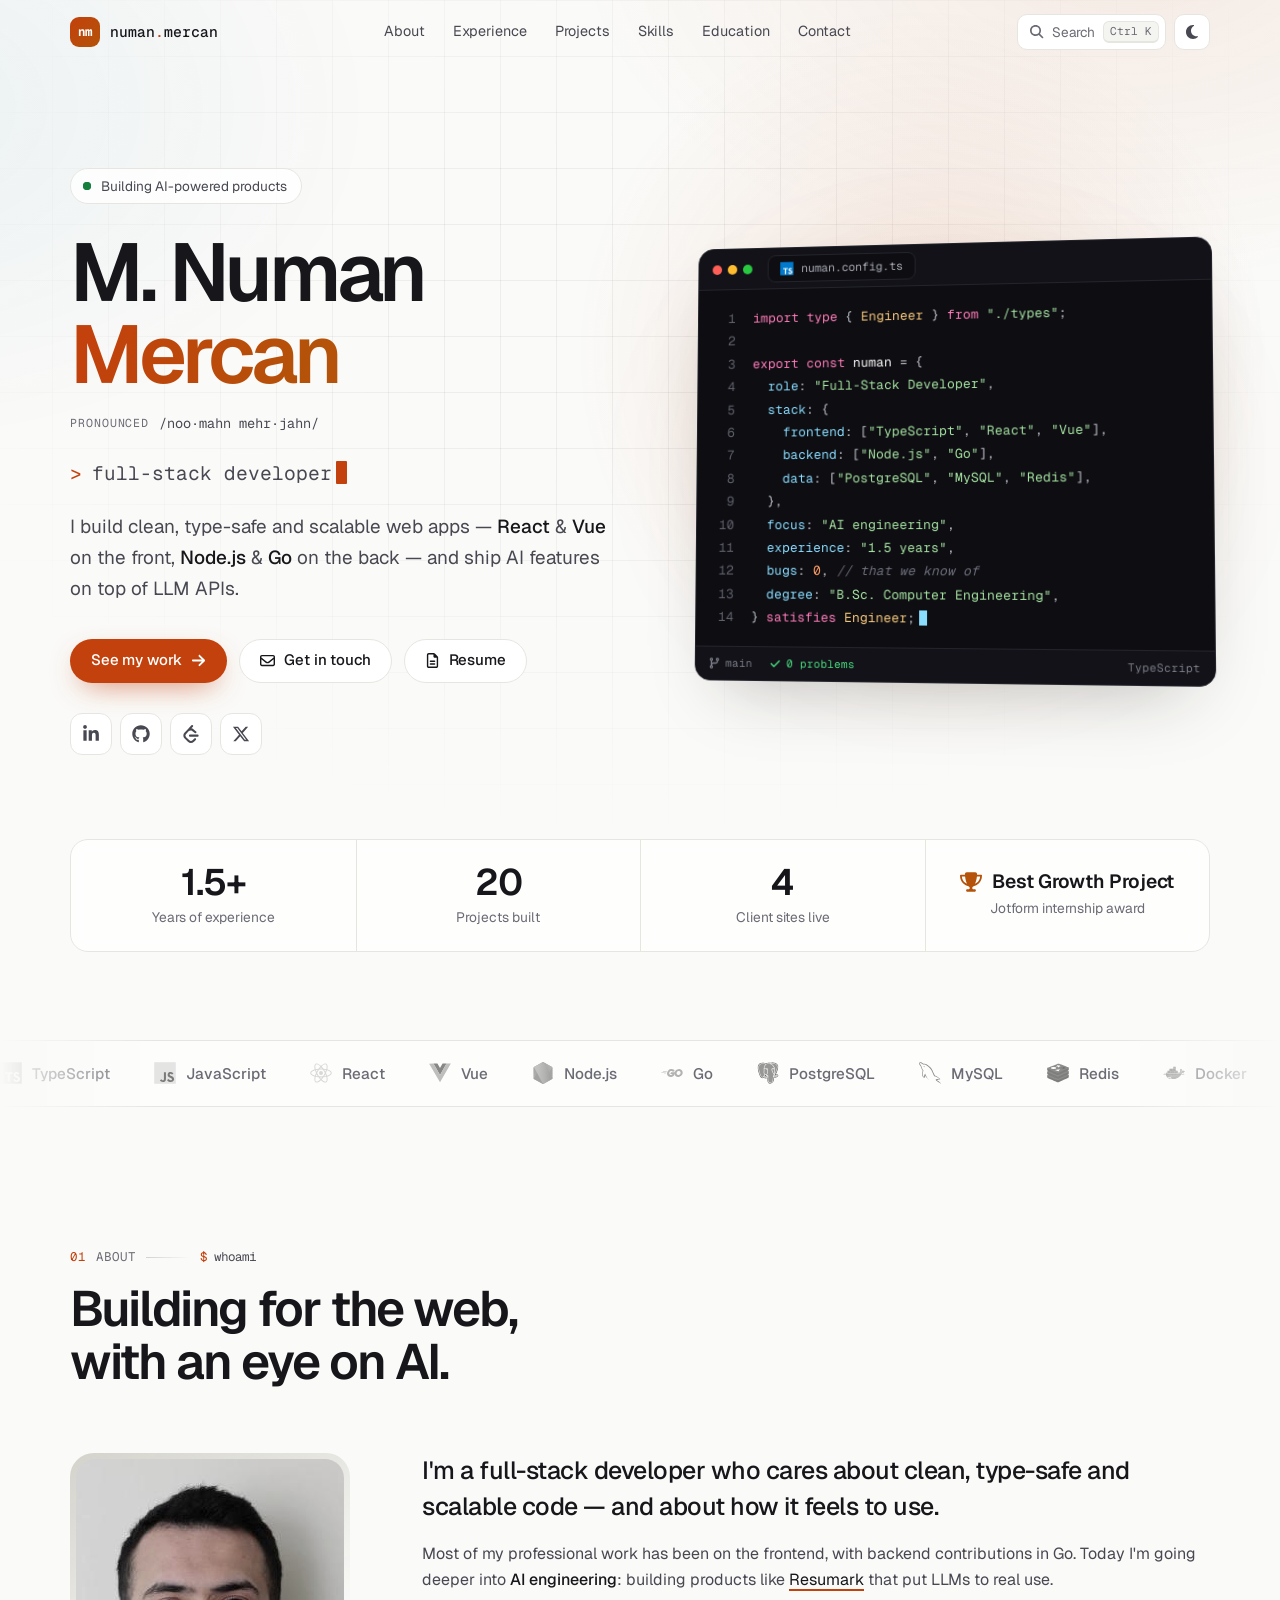
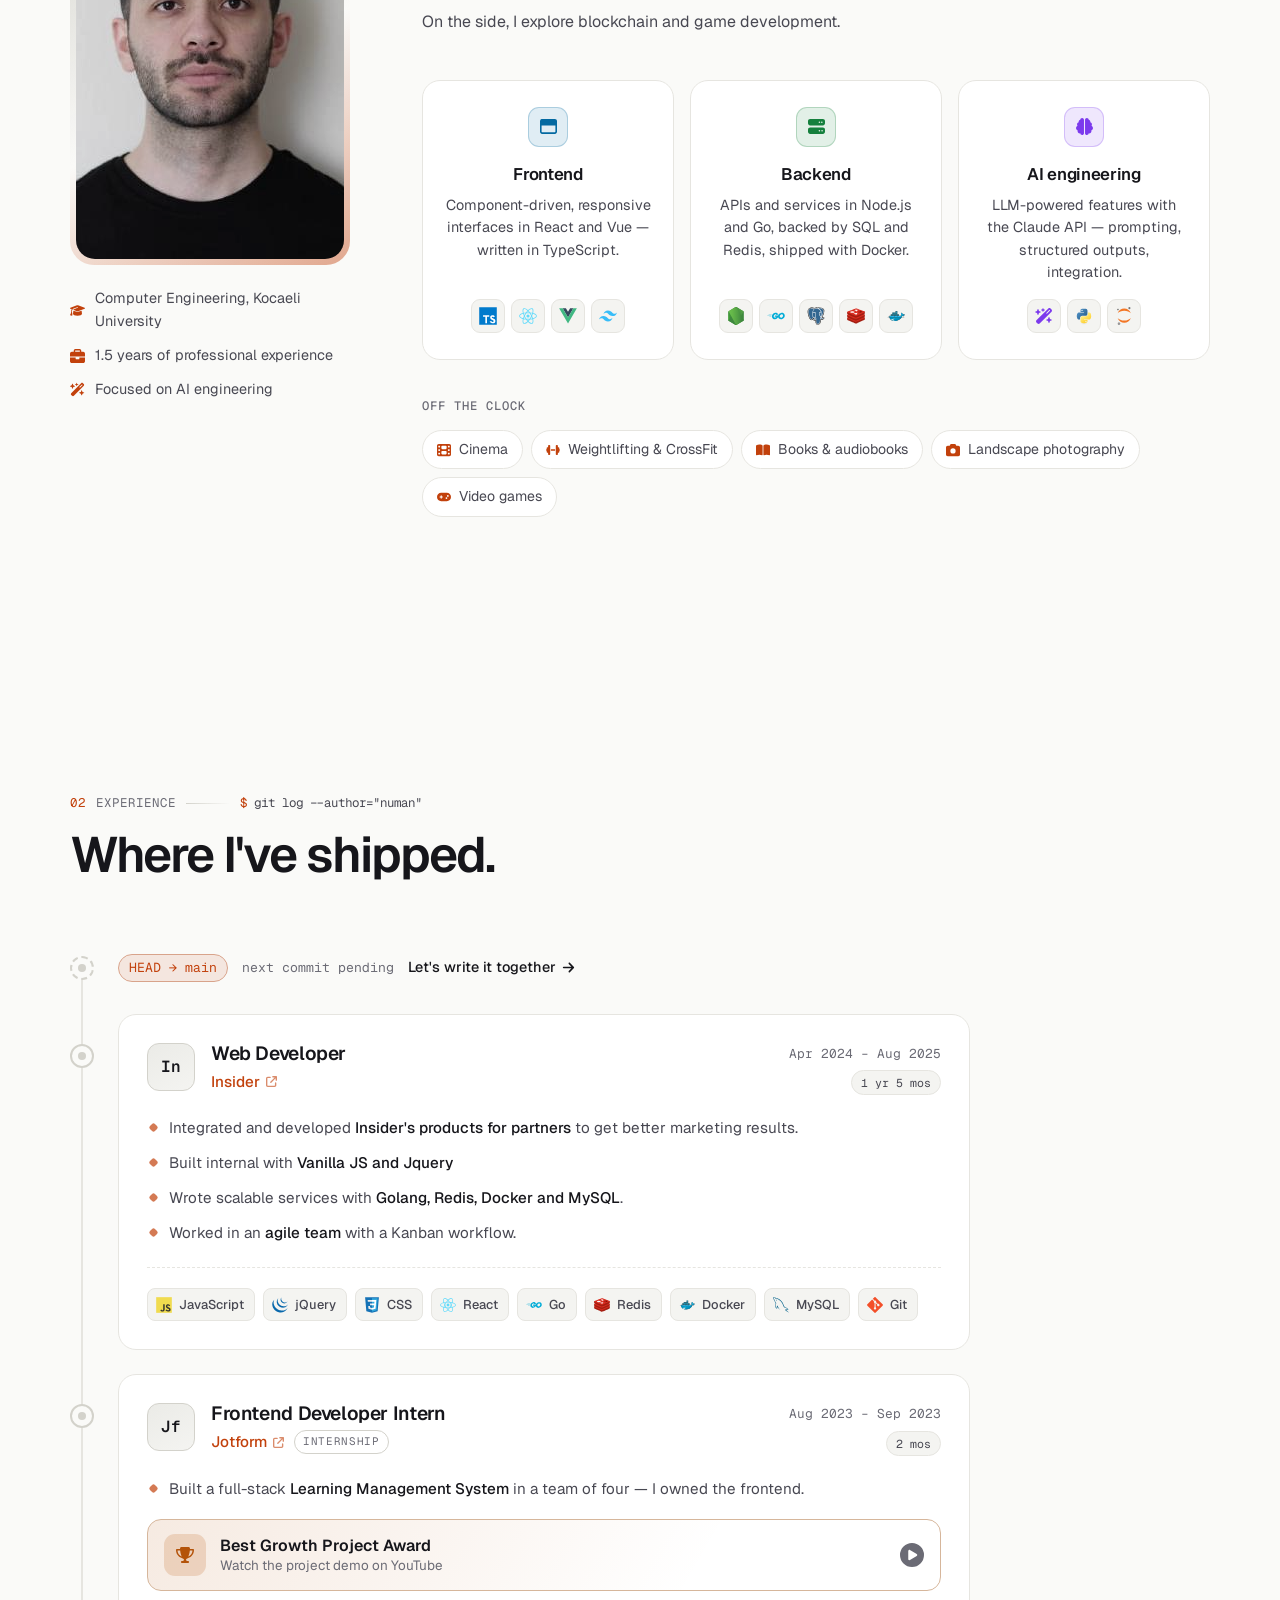
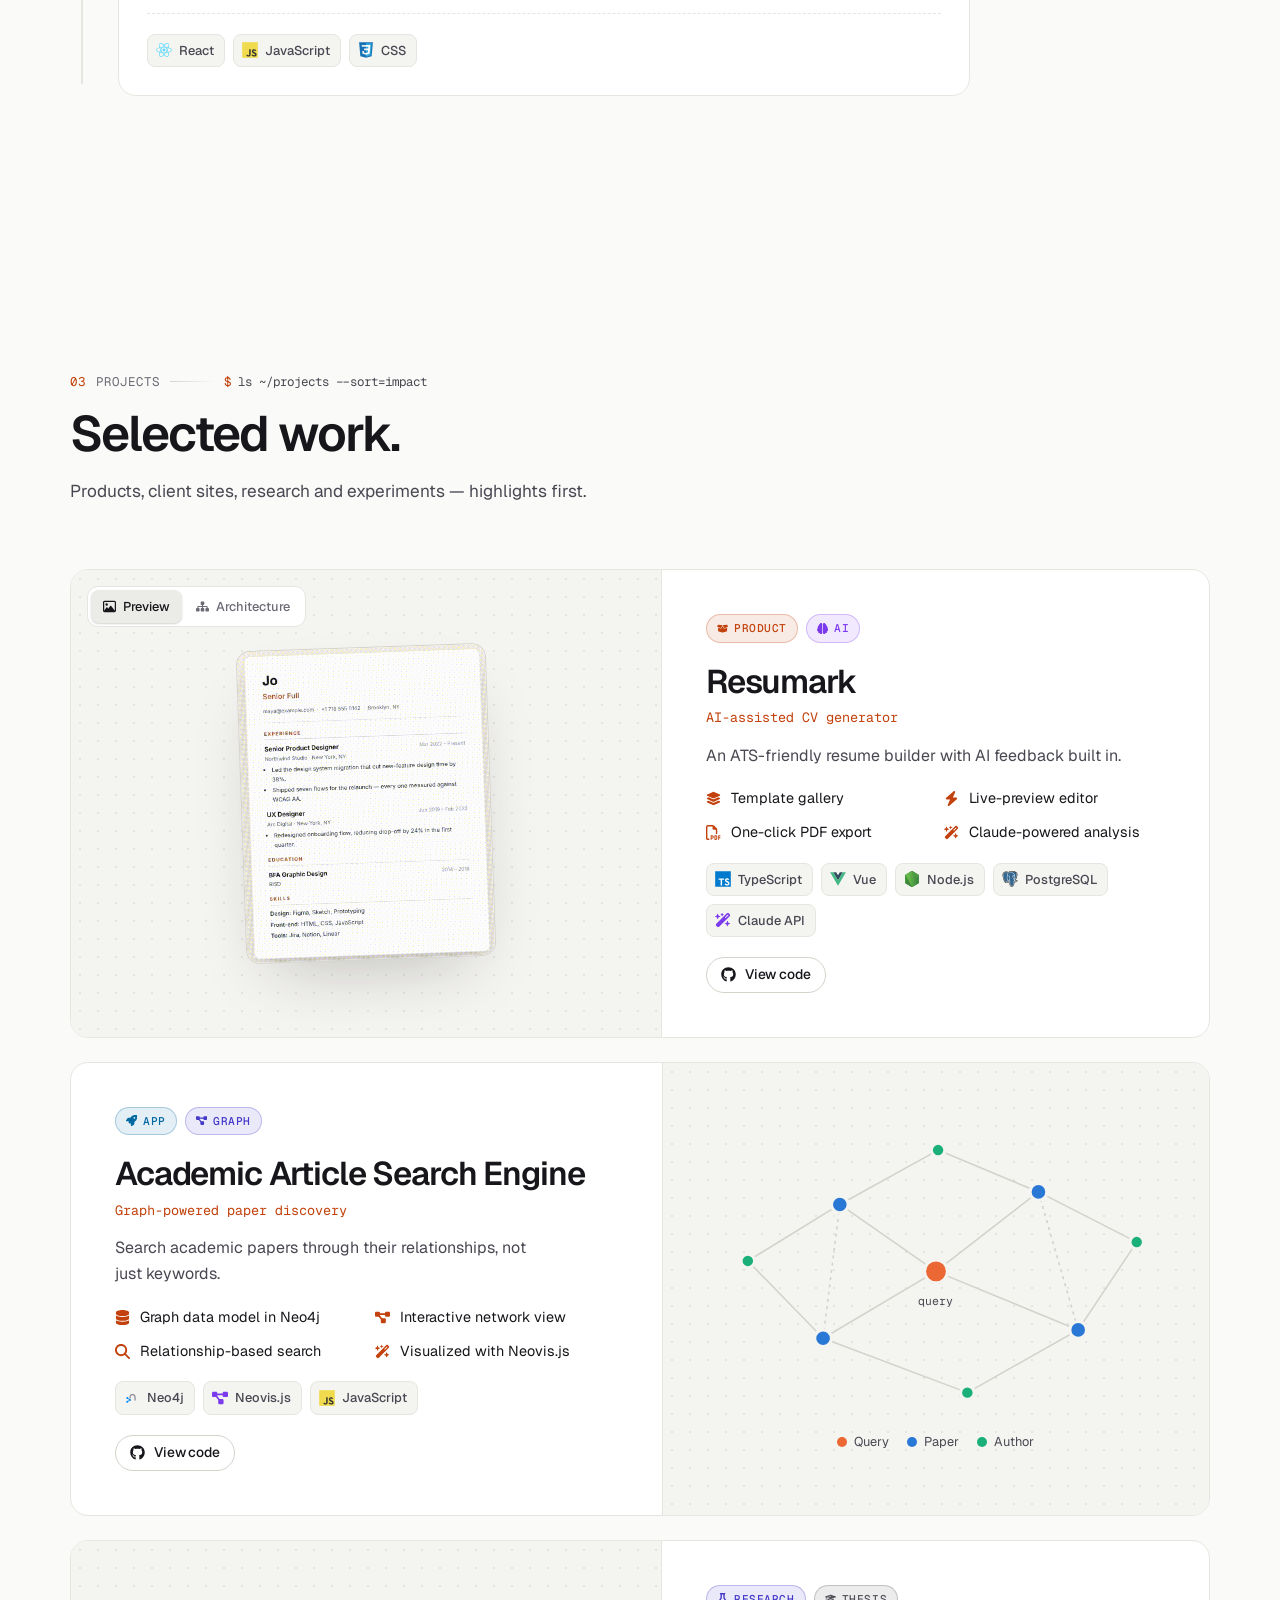
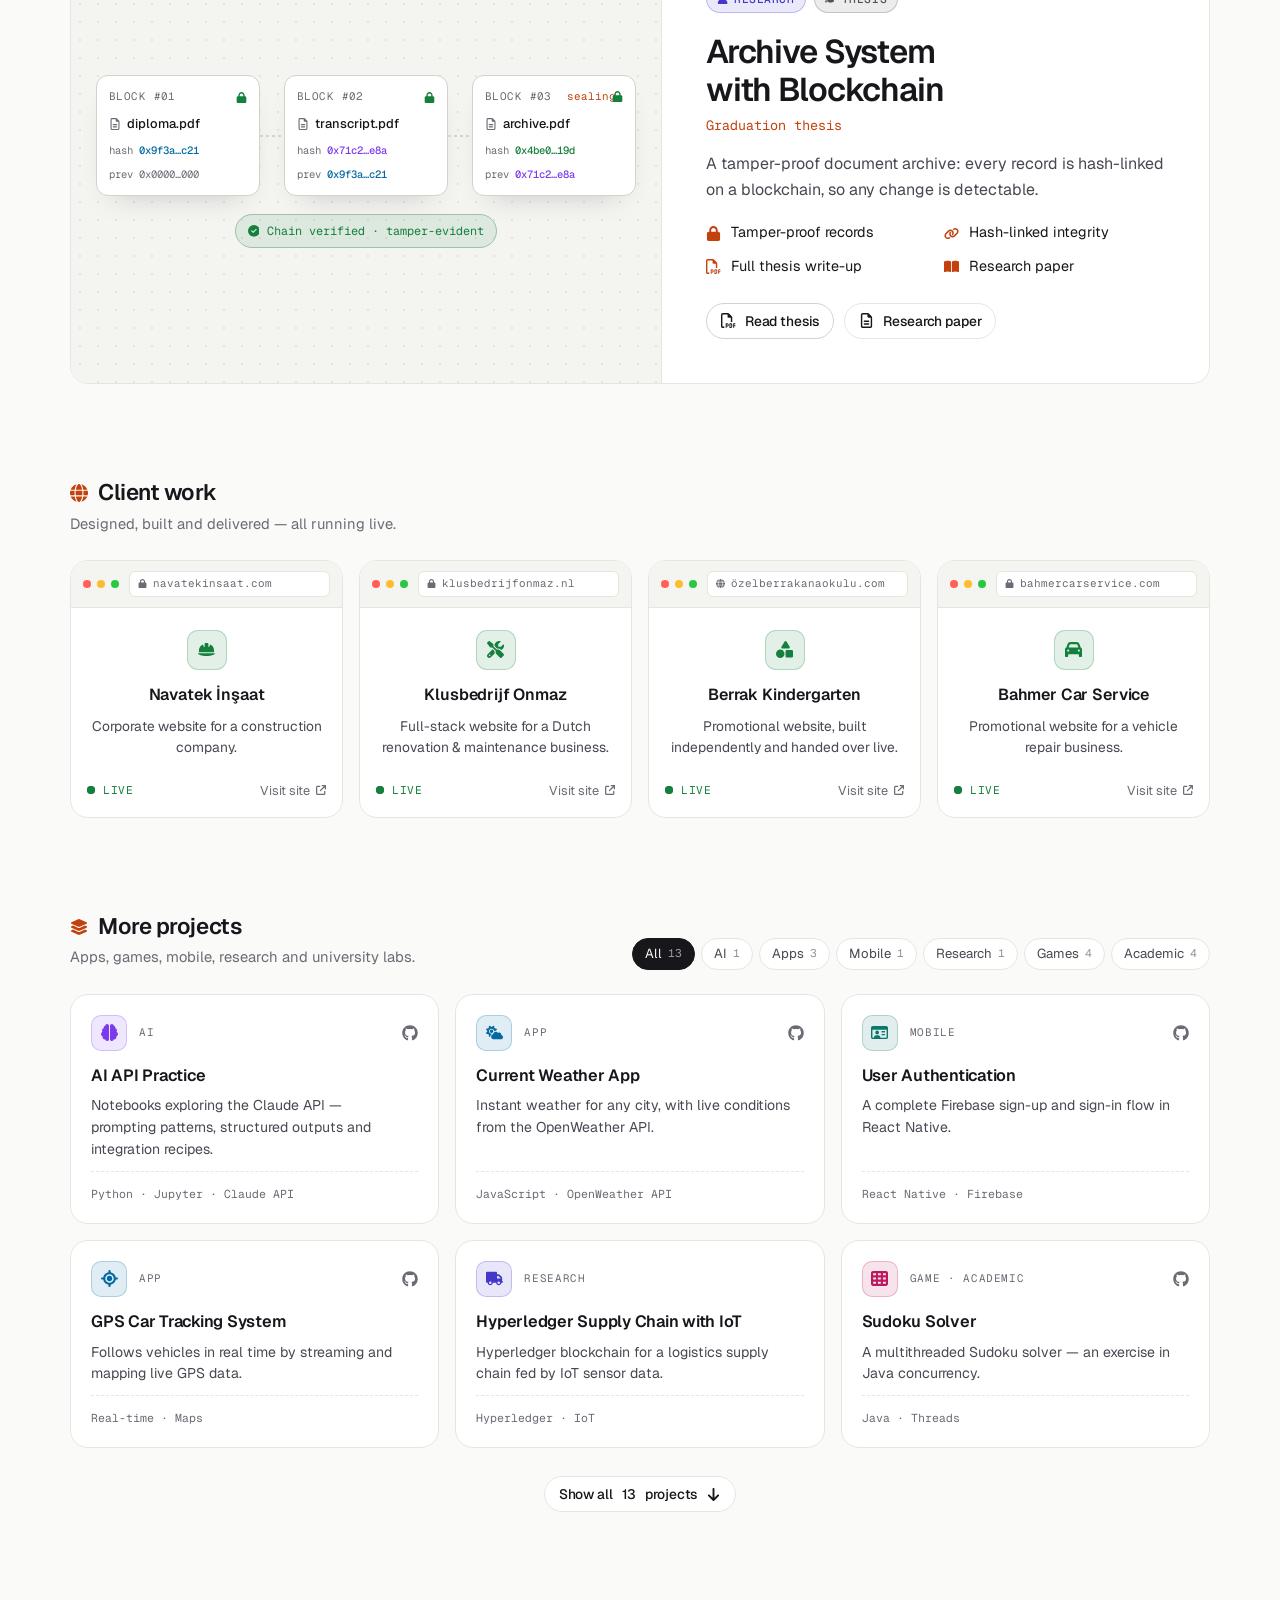
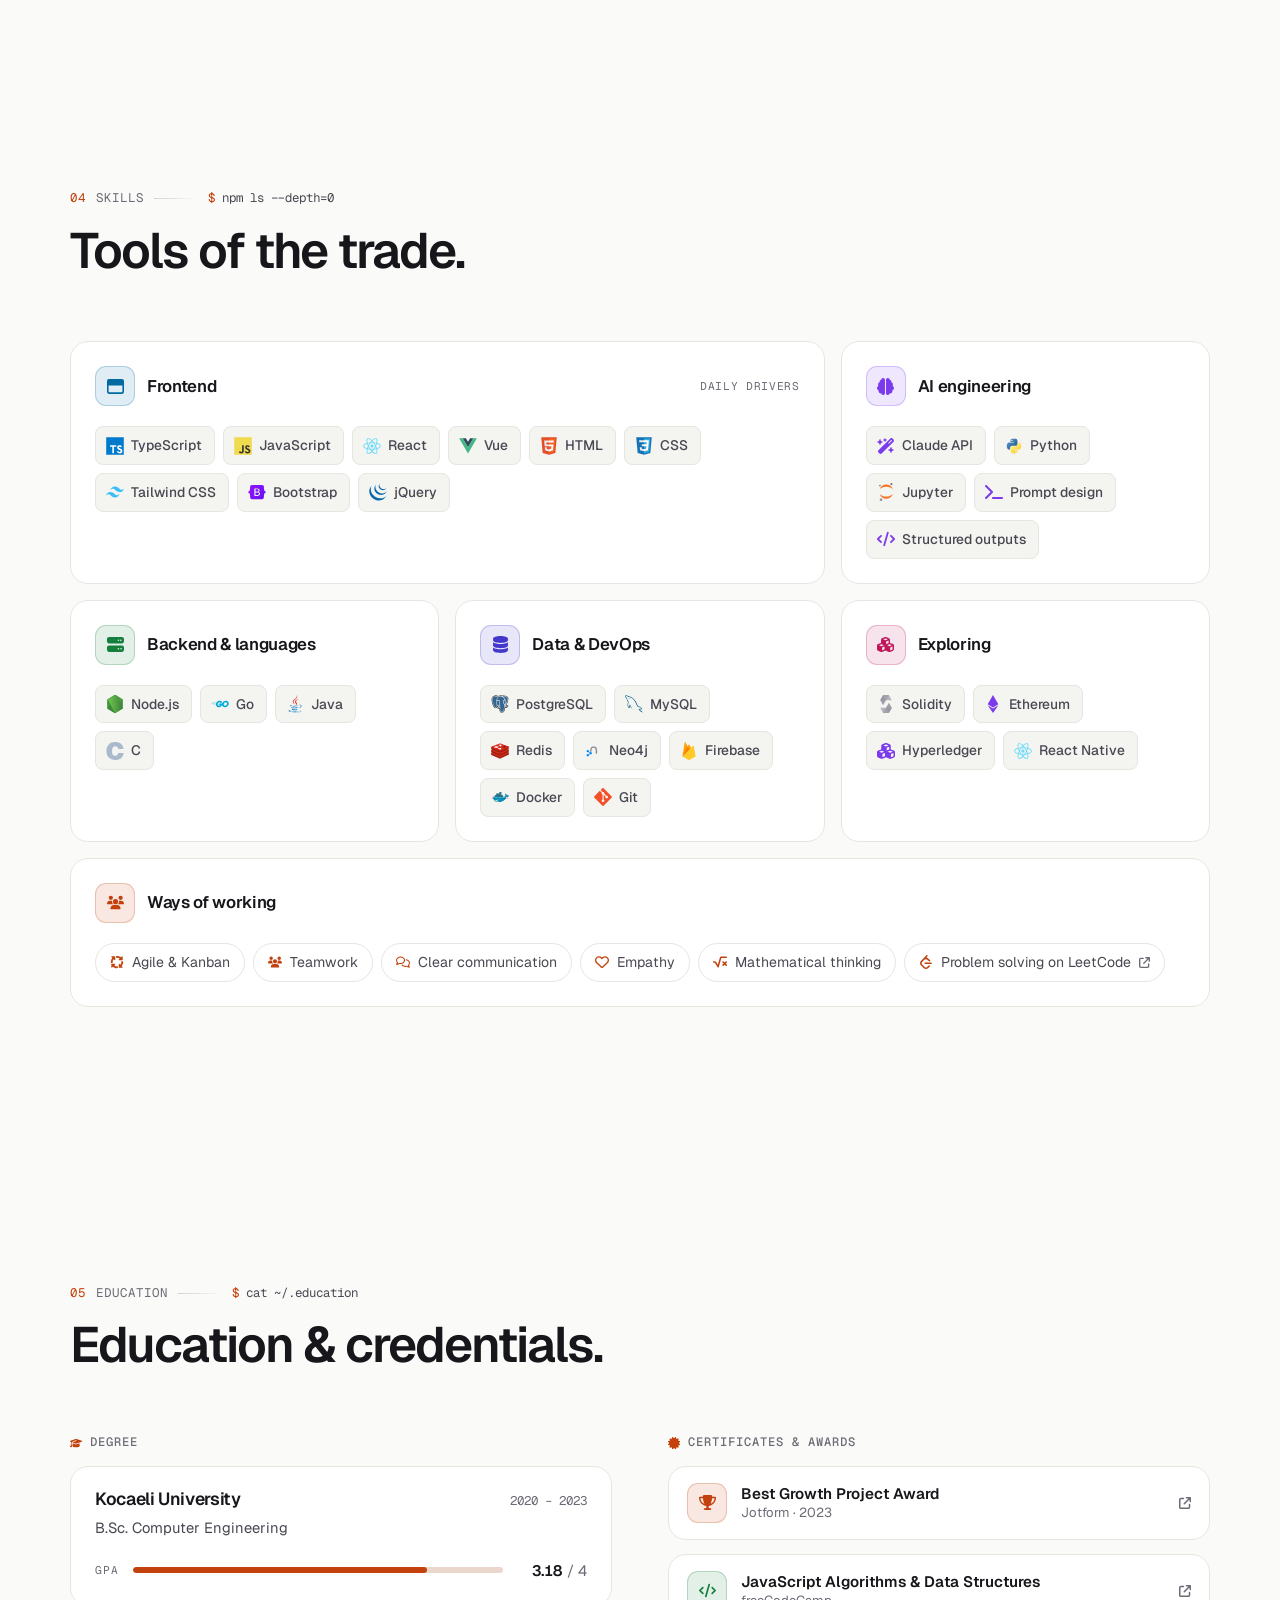
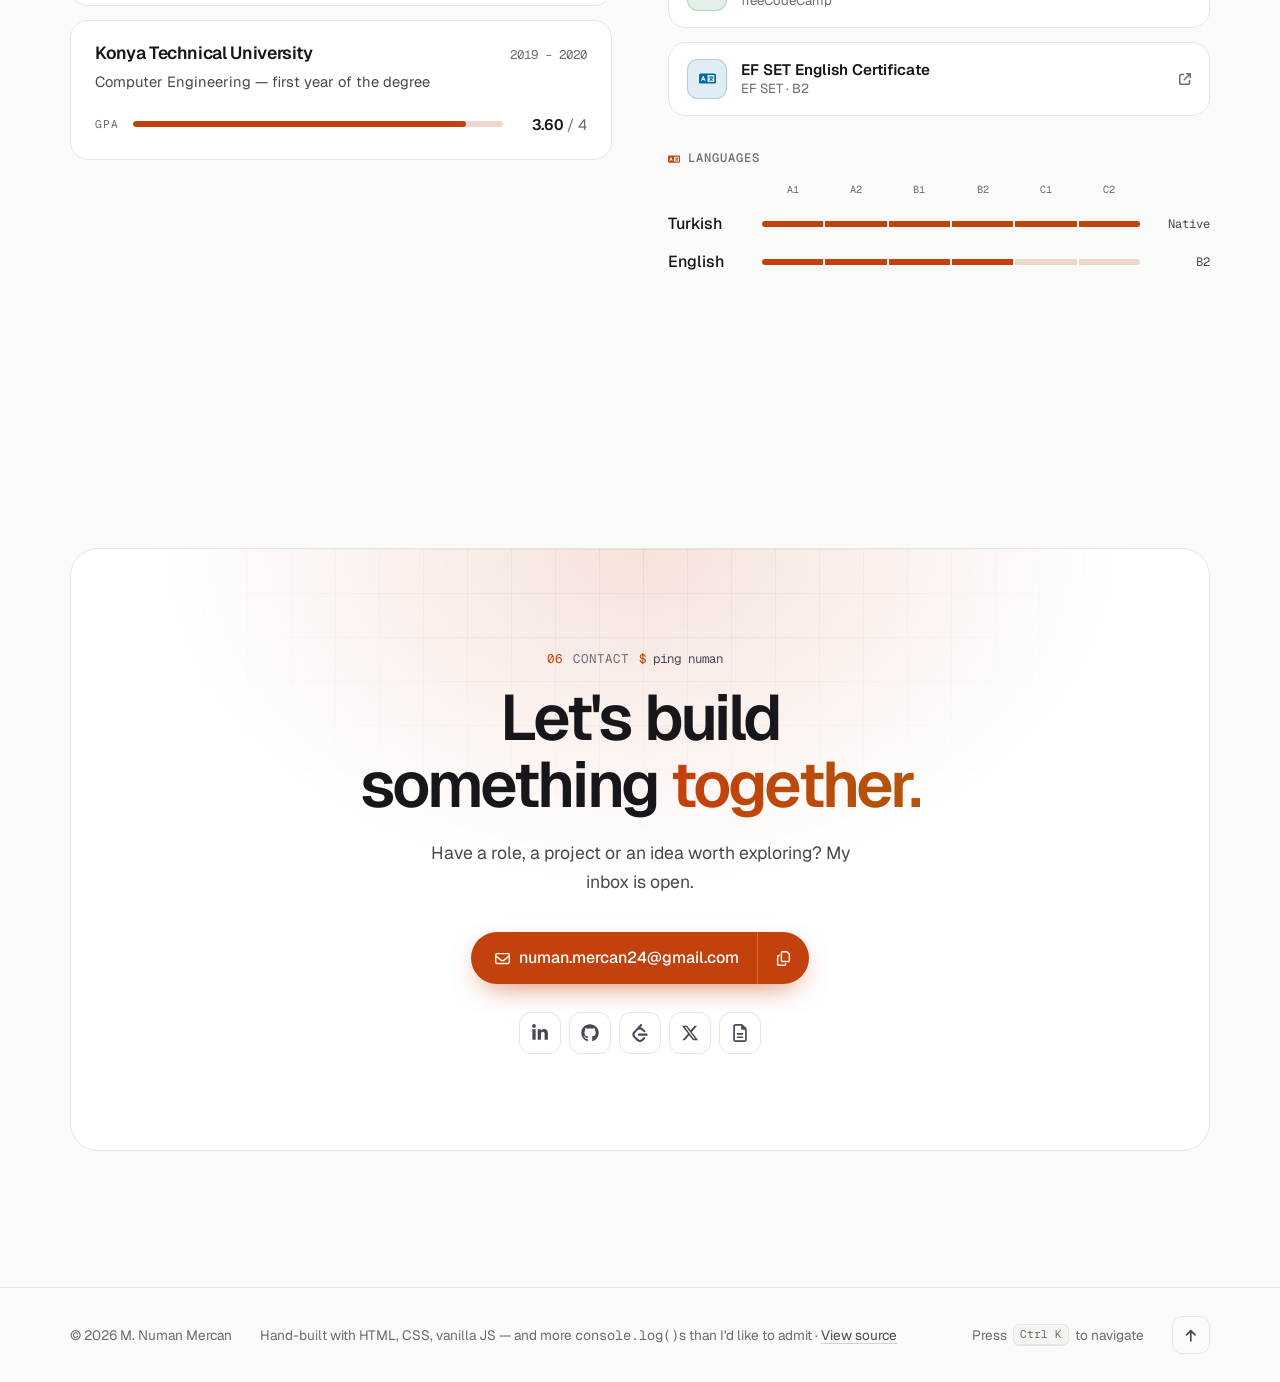
==== commit cfe6dead: "feat: add name pronunciation and split email/copy button - Show "/noo·mahn mehr·jahn/" under the nam" ====
--- a/index.html
+++ b/index.html
@@ -178,6 +178,18 @@
               M. Numan <span class="text-gradient">Mercan</span>
             </h1>
 
+            <!-- How to say it: the Turkish "c" in Mercan sounds like an English "j" -->
+            <p class="name-say" data-reveal>
+              <span class="name-say-label">pronounced</span>
+              <span class="name-say-text">/noo·mahn mehr·jahn/</span>
+              <!-- Button voice: the device's Turkish voice (a male one when available).
+                   For your own recording, save it as assets/audio/numan-mercan.m4a and
+                   add data-audio="assets/audio/numan-mercan.m4a" to this button. -->
+              <button class="name-say-play" id="sayName" type="button" data-tip="Hear it" aria-label="Hear how to pronounce Numan Mercan" hidden>
+                <svg class="i" aria-hidden="true"><use href="#i-volume" /></svg>
+              </button>
+            </p>
+
             <p class="hero-role" data-reveal>
               <span class="hero-role-prompt" aria-hidden="true">&gt;</span>
               <span class="sr-only">Full-stack developer, frontend engineer and AI engineer.</span>
@@ -469,9 +481,9 @@
                   </p>
                 </header>
                 <ul class="xp-points">
-                  <li>Integrated and developed <strong>web applications for partners</strong> to drive better marketing results.</li>
-                  <li>Built internal <strong>full-stack tools</strong> with React and Go.</li>
-                  <li>Wrote scalable services with <strong>Redis, Docker and MySQL</strong>.</li>
+                  <li>Integrated and developed <strong>Insider's products for partners</strong> to get better marketing results.</li>
+                  <li>Built internal with <strong>Vanilla JS and Jquery</strong>  </li>
+                  <li>Wrote scalable services with <strong> Golang, Redis, Docker and MySQL</strong>.</li>
                   <li>Worked in an <strong>agile team</strong> with a Kanban workflow.</li>
                 </ul>
                 <ul class="tech-list" aria-label="Technologies used at Insider">
@@ -1272,15 +1284,25 @@
             <h2 class="contact-title" id="contact-title">Let's build something <span class="text-gradient">together.</span></h2>
             <p class="contact-lead">Have a role, a project or an idea worth exploring? My inbox is open.</p>
             <div class="contact-actions">
-              <a class="btn btn-primary btn-lg" data-link="email" href="mailto:numan.mercan24@gmail.com">
-                <svg class="i" aria-hidden="true"><use href="#i-mail" /></svg>
-                numan.mercan24@gmail.com
-              </a>
-              <button class="btn btn-ghost btn-lg copy-btn" type="button" data-copy="numan.mercan24@gmail.com">
-                <svg class="i copy-btn-idle" aria-hidden="true"><use href="#i-copy" /></svg>
-                <svg class="i copy-btn-done" aria-hidden="true"><use href="#i-check" /></svg>
-                <span class="copy-btn-label">Copy email</span>
-              </button>
+              <!-- Link and copy button are siblings, not nested: a <button> inside
+                   an <a> passes its click to the link and opens the mail app -->
+              <div class="email-pill">
+                <a class="email-pill-link" data-link="email" href="mailto:numan.mercan24@gmail.com">
+                  <svg class="i" aria-hidden="true"><use href="#i-mail" /></svg>
+                  <span class="email-pill-text">numan.mercan24@gmail.com</span>
+                </a>
+                <button
+                  id="emailCopyBtn"
+                  class="email-pill-copy copy-btn"
+                  type="button"
+                  data-copy="numan.mercan24@gmail.com"
+                  data-tip="Copy email"
+                  aria-label="Copy email address"
+                >
+                  <svg class="i copy-btn-idle" aria-hidden="true"><use href="#i-copy" /></svg>
+                  <svg class="i copy-btn-done" aria-hidden="true"><use href="#i-check" /></svg>
+                </button>
+              </div>
             </div>
             <ul class="socials socials--center" aria-label="Profiles">
               <li>
@@ -1435,6 +1457,7 @@
       <symbol id="i-truck" viewBox="0 0 640 512"><path d="M48 0C21.5 0 0 21.5 0 48L0 368c0 26.5 21.5 48 48 48l16 0c0 53 43 96 96 96s96-43 96-96l128 0c0 53 43 96 96 96s96-43 96-96l32 0c17.7 0 32-14.3 32-32s-14.3-32-32-32l0-64 0-32 0-18.7c0-17-6.7-33.3-18.7-45.3L512 114.7c-12-12-28.3-18.7-45.3-18.7L416 96l0-48c0-26.5-21.5-48-48-48L48 0zM416 160l50.7 0L544 237.3l0 18.7-128 0 0-96zM112 416a48 48 0 1 1 96 0 48 48 0 1 1 -96 0zm368-48a48 48 0 1 1 0 96 48 48 0 1 1 0-96z"/></symbol>
       <symbol id="i-user" viewBox="0 0 448 512"><path d="M304 128a80 80 0 1 0 -160 0 80 80 0 1 0 160 0zM96 128a128 128 0 1 1 256 0A128 128 0 1 1 96 128zM49.3 464l349.5 0c-8.9-63.3-63.3-112-129-112l-91.4 0c-65.7 0-120.1 48.7-129 112zM0 482.3C0 383.8 79.8 304 178.3 304l91.4 0C368.2 304 448 383.8 448 482.3c0 16.4-13.3 29.7-29.7 29.7L29.7 512C13.3 512 0 498.7 0 482.3z"/></symbol>
       <symbol id="i-users" viewBox="0 0 640 512"><path d="M144 0a80 80 0 1 1 0 160A80 80 0 1 1 144 0zM512 0a80 80 0 1 1 0 160A80 80 0 1 1 512 0zM0 298.7C0 239.8 47.8 192 106.7 192l42.7 0c15.9 0 31 3.5 44.6 9.7c-1.3 7.2-1.9 14.7-1.9 22.3c0 38.2 16.8 72.5 43.3 96c-.2 0-.4 0-.7 0L21.3 320C9.6 320 0 310.4 0 298.7zM405.3 320c-.2 0-.4 0-.7 0c26.6-23.5 43.3-57.8 43.3-96c0-7.6-.7-15-1.9-22.3c13.6-6.3 28.7-9.7 44.6-9.7l42.7 0C592.2 192 640 239.8 640 298.7c0 11.8-9.6 21.3-21.3 21.3l-213.3 0zM224 224a96 96 0 1 1 192 0 96 96 0 1 1 -192 0zM128 485.3C128 411.7 187.7 352 261.3 352l117.3 0C452.3 352 512 411.7 512 485.3c0 14.7-11.9 26.7-26.7 26.7l-330.7 0c-14.7 0-26.7-11.9-26.7-26.7z"/></symbol>
+      <symbol id="i-volume" viewBox="0 0 640 512"><path d="M533.6 32.5C598.5 85.2 640 165.8 640 256s-41.5 170.7-106.4 223.5c-10.3 8.4-25.4 6.8-33.8-3.5s-6.8-25.4 3.5-33.8C557.5 398.2 592 331.2 592 256s-34.5-142.2-88.7-186.3c-10.3-8.4-11.8-23.5-3.5-33.8s23.5-11.8 33.8-3.5zM473.1 107c43.2 35.2 70.9 88.9 70.9 149s-27.7 113.8-70.9 149c-10.3 8.4-25.4 6.8-33.8-3.5s-6.8-25.4 3.5-33.8C475.3 341.3 496 301.1 496 256s-20.7-85.3-53.2-111.8c-10.3-8.4-11.8-23.5-3.5-33.8s23.5-11.8 33.8-3.5zm-60.5 74.5C434.1 199.1 448 225.9 448 256s-13.9 56.9-35.4 74.5c-10.3 8.4-25.4 6.8-33.8-3.5s-6.8-25.4 3.5-33.8C393.1 284.4 400 271 400 256s-6.9-28.4-17.7-37.3c-10.3-8.4-11.8-23.5-3.5-33.8s23.5-11.8 33.8-3.5zM301.1 34.8C312.6 40 320 51.4 320 64l0 384c0 12.6-7.4 24-18.9 29.2s-25 3.1-34.4-5.3L131.8 352 64 352c-35.3 0-64-28.7-64-64l0-64c0-35.3 28.7-64 64-64l67.8 0L266.7 40.1c9.4-8.4 22.9-10.4 34.4-5.3z"/></symbol>
       <symbol id="i-weather" viewBox="0 0 640 512"><path d="M294.2 1.2c5.1 2.1 8.7 6.7 9.6 12.1l14.1 84.7 84.7 14.1c5.4 .9 10 4.5 12.1 9.6s1.5 10.9-1.6 15.4l-38.5 55c-2.2-.1-4.4-.2-6.7-.2c-23.3 0-45.1 6.2-64 17.1l0-1.1c0-53-43-96-96-96s-96 43-96 96s43 96 96 96c8.1 0 15.9-1 23.4-2.9c-36.6 18.1-63.3 53.1-69.8 94.9l-24.4 17c-4.5 3.2-10.3 3.8-15.4 1.6s-8.7-6.7-9.6-12.1L98.1 317.9 13.4 303.8c-5.4-.9-10-4.5-12.1-9.6s-1.5-10.9 1.6-15.4L52.5 208 2.9 137.2c-3.2-4.5-3.8-10.3-1.6-15.4s6.7-8.7 12.1-9.6L98.1 98.1l14.1-84.7c.9-5.4 4.5-10 9.6-12.1s10.9-1.5 15.4 1.6L208 52.5 278.8 2.9c4.5-3.2 10.3-3.8 15.4-1.6zM144 208a64 64 0 1 1 128 0 64 64 0 1 1 -128 0zM639.9 431.9c0 44.2-35.8 80-80 80l-271.9 0c-53 0-96-43-96-96c0-47.6 34.6-87 80-94.6l0-1.3c0-53 43-96 96-96c34.9 0 65.4 18.6 82.2 46.4c13-9.1 28.8-14.4 45.8-14.4c44.2 0 80 35.8 80 80c0 5.9-.6 11.7-1.9 17.2c37.4 6.7 65.8 39.4 65.8 78.7z"/></symbol>
       <symbol id="i-window" viewBox="0 0 512 512"><path d="M.3 89.5C.1 91.6 0 93.8 0 96L0 224 0 416c0 35.3 28.7 64 64 64l384 0c35.3 0 64-28.7 64-64l0-192 0-128c0-35.3-28.7-64-64-64L64 32c-2.2 0-4.4 .1-6.5 .3c-9.2 .9-17.8 3.8-25.5 8.2C21.8 46.5 13.4 55.1 7.7 65.5c-3.9 7.3-6.5 15.4-7.4 24zM48 224l416 0 0 192c0 8.8-7.2 16-16 16L64 432c-8.8 0-16-7.2-16-16l0-192z"/></symbol>
       <symbol id="i-x" viewBox="0 0 512 512"><path d="M389.2 48h70.6L305.6 224.2 487 464H345L233.7 318.6 106.5 464H35.8L200.7 275.5 26.8 48H172.4L272.9 180.9 389.2 48zM364.4 421.8h39.1L151.1 88h-42L364.4 421.8z"/></symbol>
--- a/css/sections.css
+++ b/css/sections.css
@@ -66,6 +66,63 @@
   font-weight: 600;
   line-height: 1;
   letter-spacing: -0.05em;
+}
+
+/* Pronunciation guide under the name */
+.name-say {
+  display: flex;
+  flex-wrap: wrap;
+  align-items: center;
+  gap: 6px 10px;
+  margin-top: 16px;
+  font-family: var(--font-mono);
+  font-size: 0.85rem;
+  color: var(--text-3);
+}
+
+.name-say-label {
+  font-size: 0.72rem;
+  letter-spacing: 0.08em;
+  text-transform: uppercase;
+}
+
+.name-say-text {
+  color: var(--text-2);
+}
+
+.name-say-play {
+  display: inline-grid;
+  place-items: center;
+  width: 28px;
+  height: 28px;
+  border: 1px solid var(--border);
+  border-radius: 50%;
+  background: var(--surface);
+  color: var(--text-2);
+  transition: color var(--dur-fast), border-color var(--dur-fast), scale var(--dur) var(--ease-spring);
+}
+
+.name-say-play .i {
+  width: 13px;
+  height: 13px;
+}
+
+.name-say-play:hover {
+  border-color: var(--border-strong);
+  color: var(--text);
+  scale: 1.08;
+}
+
+.name-say-play.is-speaking {
+  border-color: var(--accent);
+  color: var(--accent);
+  animation: speaking 0.9s var(--ease-in-out) infinite;
+}
+
+@keyframes speaking {
+  50% {
+    box-shadow: 0 0 0 6px color-mix(in srgb, var(--accent) 18%, transparent);
+  }
 }
 
 .hero-role {
@@ -2313,7 +2370,99 @@
   color: var(--ok);
 }
 
+/* Email split button: mailto link + copy button side by side in one pill */
+.email-pill {
+  display: inline-flex;
+  max-width: 100%;
+  height: 52px;
+  border-radius: var(--radius-pill);
+  background: var(--accent);
+  color: var(--accent-ink);
+  box-shadow: 0 10px 30px -12px color-mix(in srgb, var(--accent) 80%, transparent);
+  transition: translate var(--dur) var(--ease-out), box-shadow var(--dur);
+}
+
+.email-pill:hover {
+  translate: 0 -1px;
+  box-shadow: 0 16px 36px -12px color-mix(in srgb, var(--accent) 90%, transparent);
+}
+
+.email-pill-link {
+  display: inline-flex;
+  align-items: center;
+  justify-content: center;
+  gap: 9px;
+  min-width: 0;
+  padding: 0 18px 0 24px;
+  border-radius: var(--radius-pill) 0 0 var(--radius-pill);
+  font-weight: 500;
+}
+
+.email-pill-text {
+  overflow: hidden;
+  white-space: nowrap;
+  text-overflow: ellipsis;
+}
+
+.email-pill-copy {
+  display: grid;
+  place-items: center;
+  flex: none;
+  width: 52px;
+  border-left: 1px solid color-mix(in srgb, var(--accent-ink) 22%, transparent);
+  border-radius: 0 var(--radius-pill) var(--radius-pill) 0;
+  transition: background-color var(--dur-fast);
+}
+
+.email-pill-copy:hover {
+  background: color-mix(in srgb, var(--accent-ink) 10%, transparent);
+}
+
+.email-pill .i {
+  width: 15px;
+  height: 15px;
+}
+
+.email-pill-copy .i {
+  grid-area: 1 / 1;
+}
+
+/* The check sits on the accent fill, so it keeps the ink colour */
+.email-pill .copy-btn.is-copied .copy-btn-done {
+  color: inherit;
+}
+
 @media (max-width: 520px) {
+  .email-pill {
+    width: 100%;
+  }
+
+  .email-pill-link {
+    flex: 1;
+    padding: 0 12px 0 16px;
+    font-size: 0.92rem;
+  }
+}
+
+/* Smallest phones: drop the mail glyph so the full address still fits */
+@media (max-width: 380px) {
+  .contact-card {
+    padding-inline: 12px;
+  }
+
+  .email-pill-link {
+    padding: 0 10px 0 14px;
+    font-size: 0.86rem;
+  }
+
+  .email-pill-link .i {
+    display: none;
+  }
+
+  .email-pill-copy {
+    width: 44px;
+  }
+
   .contact-actions .btn {
     width: 100%;
   }
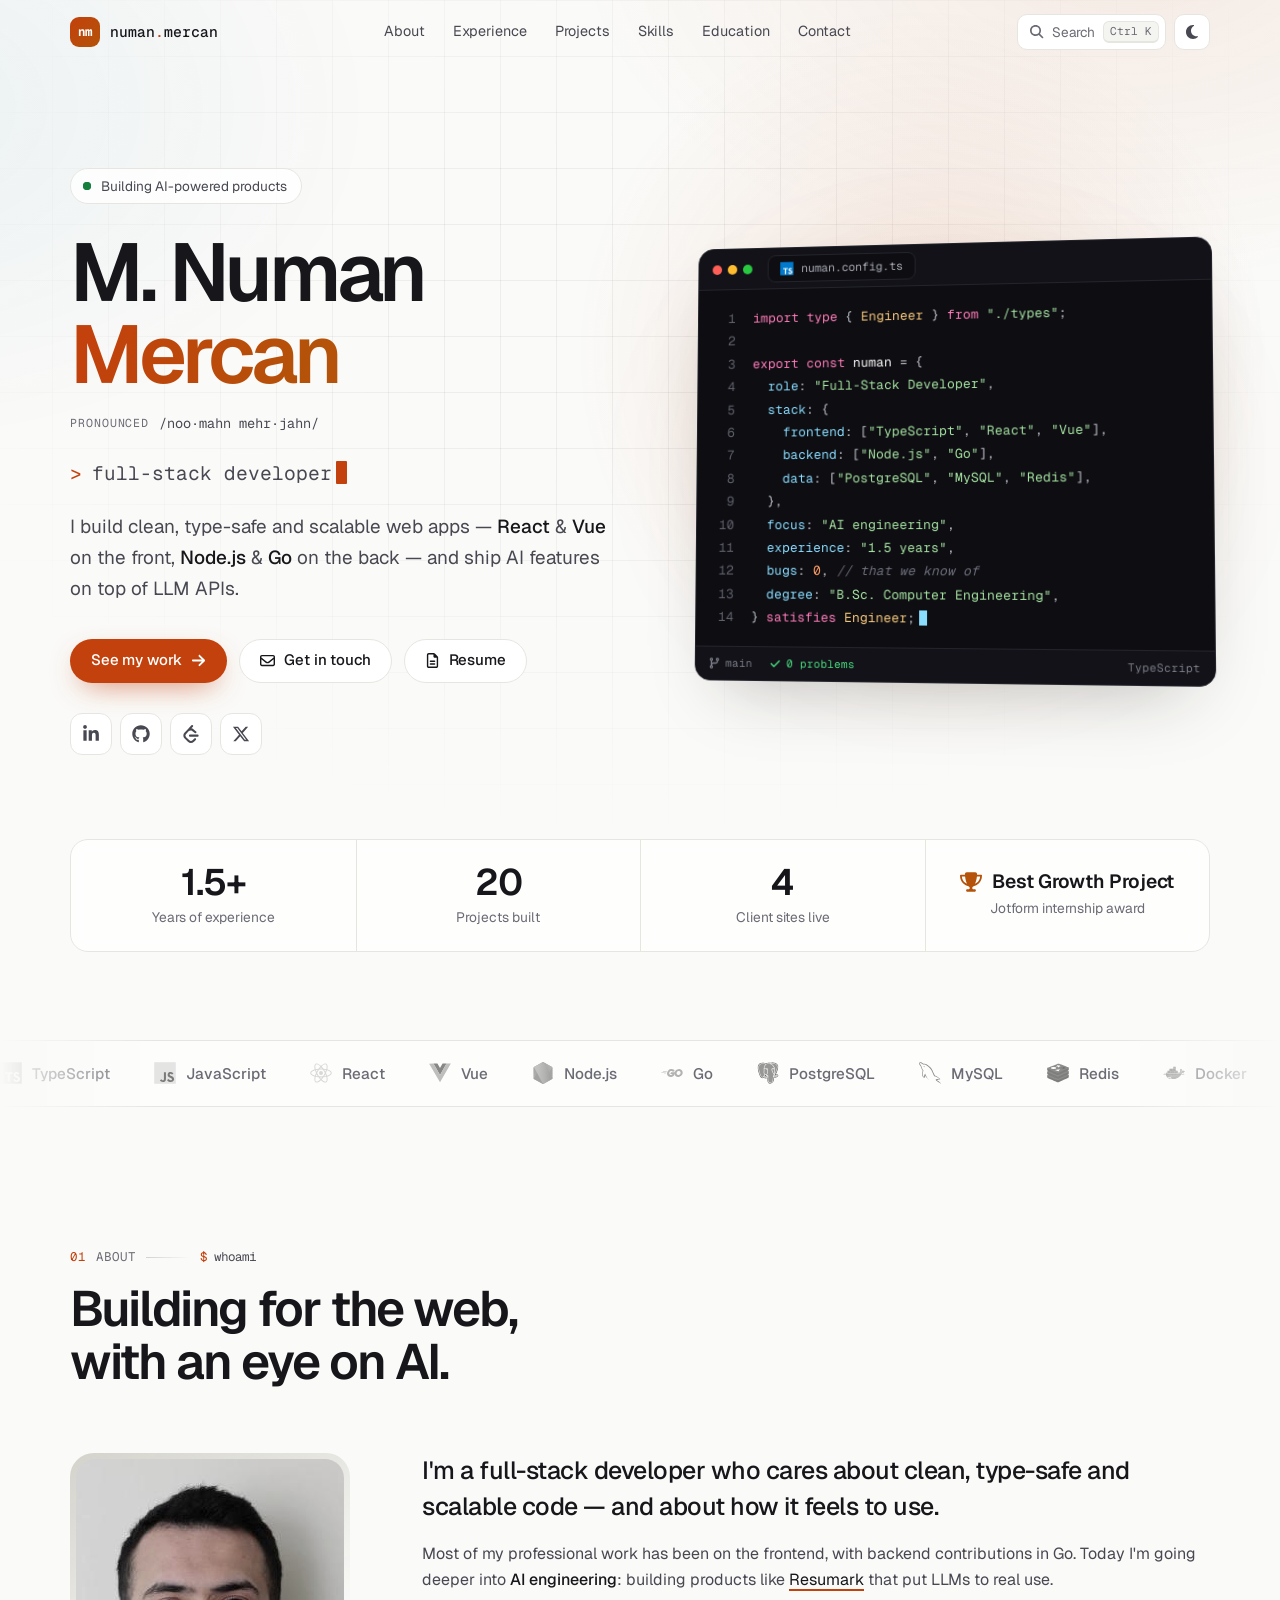
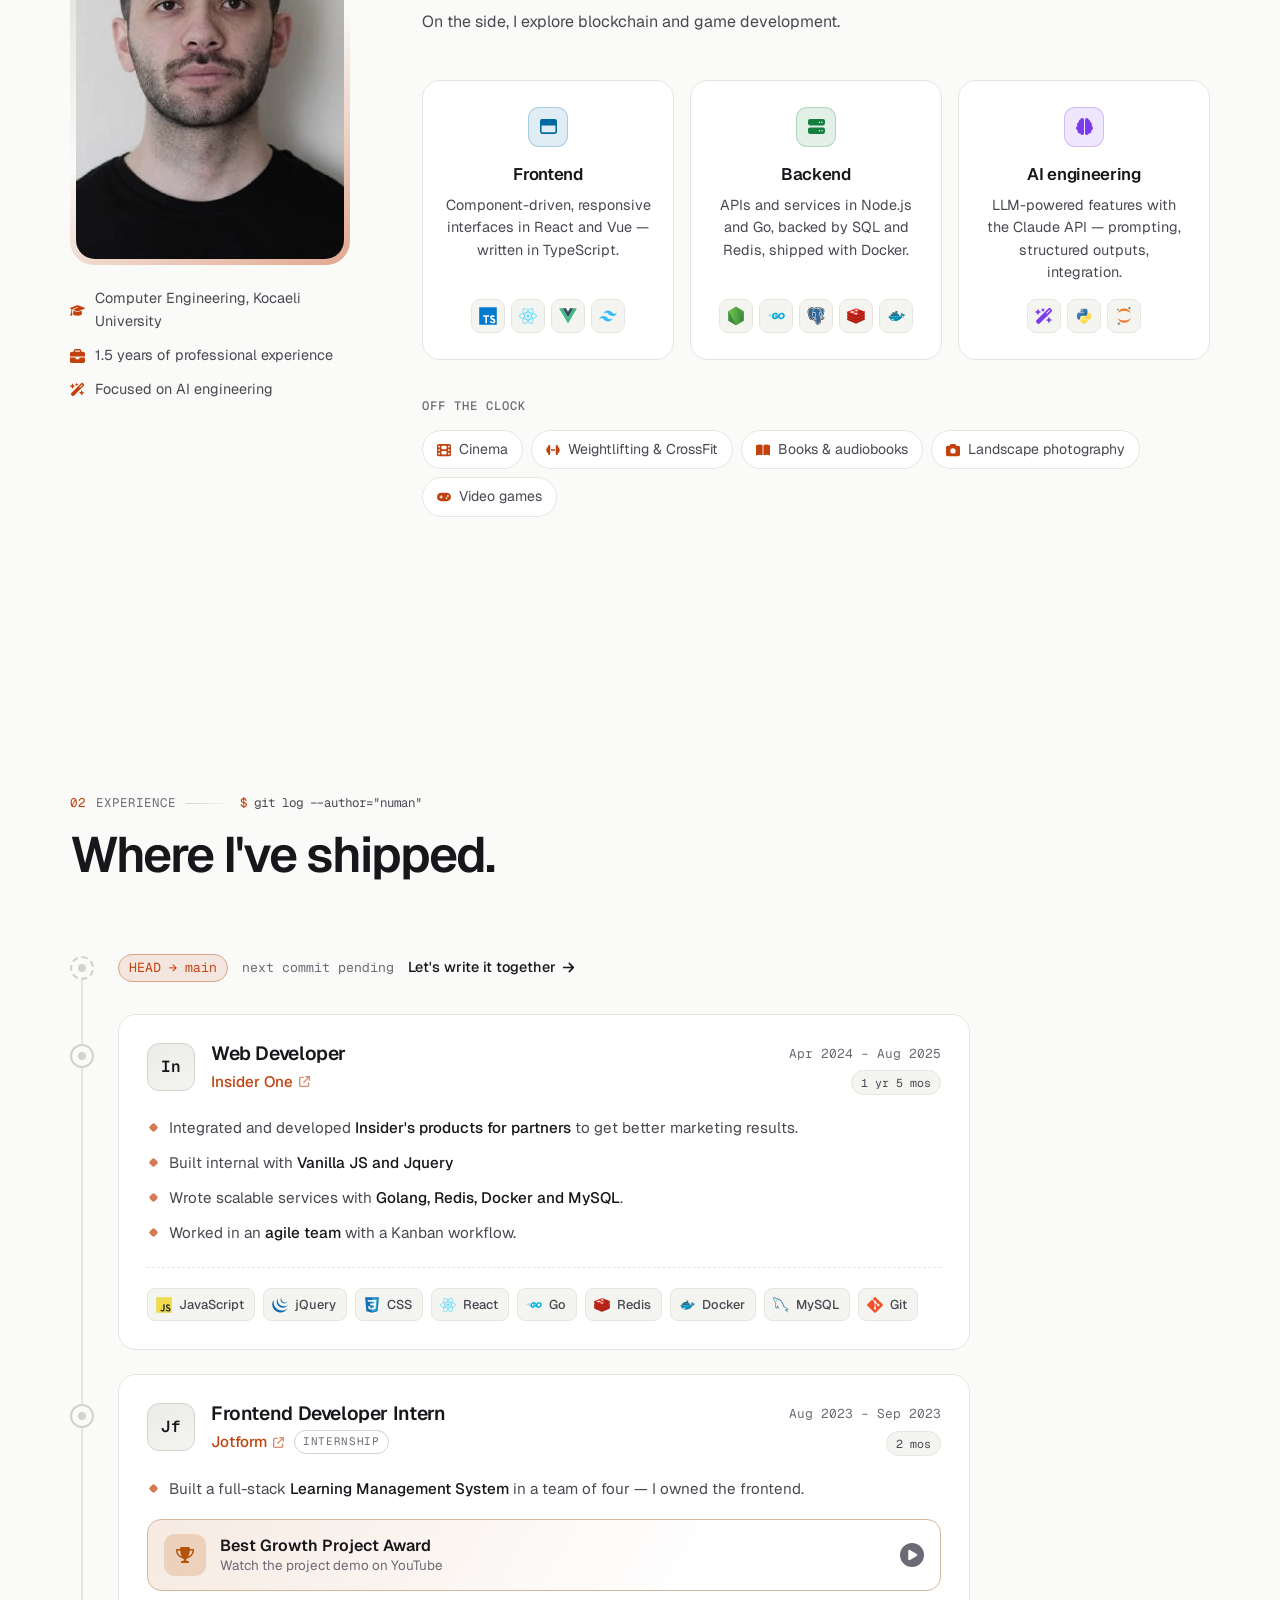
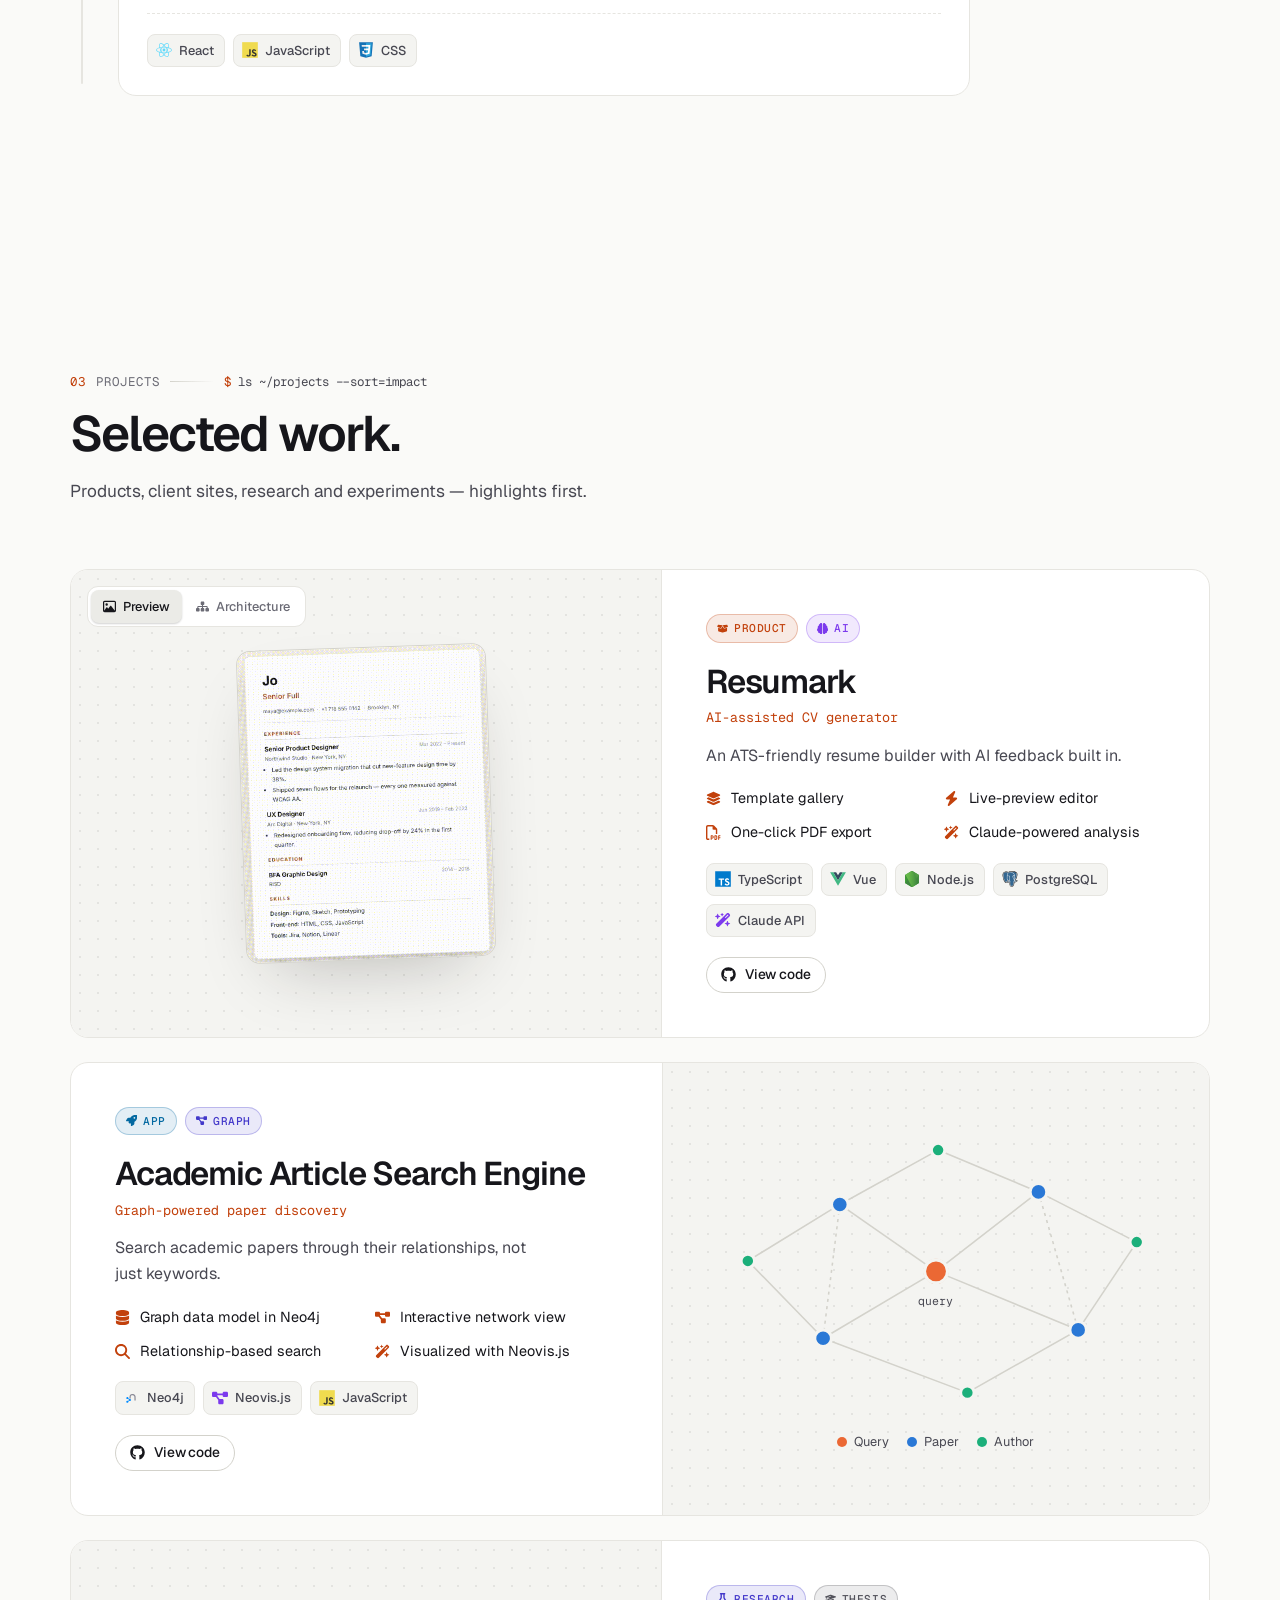
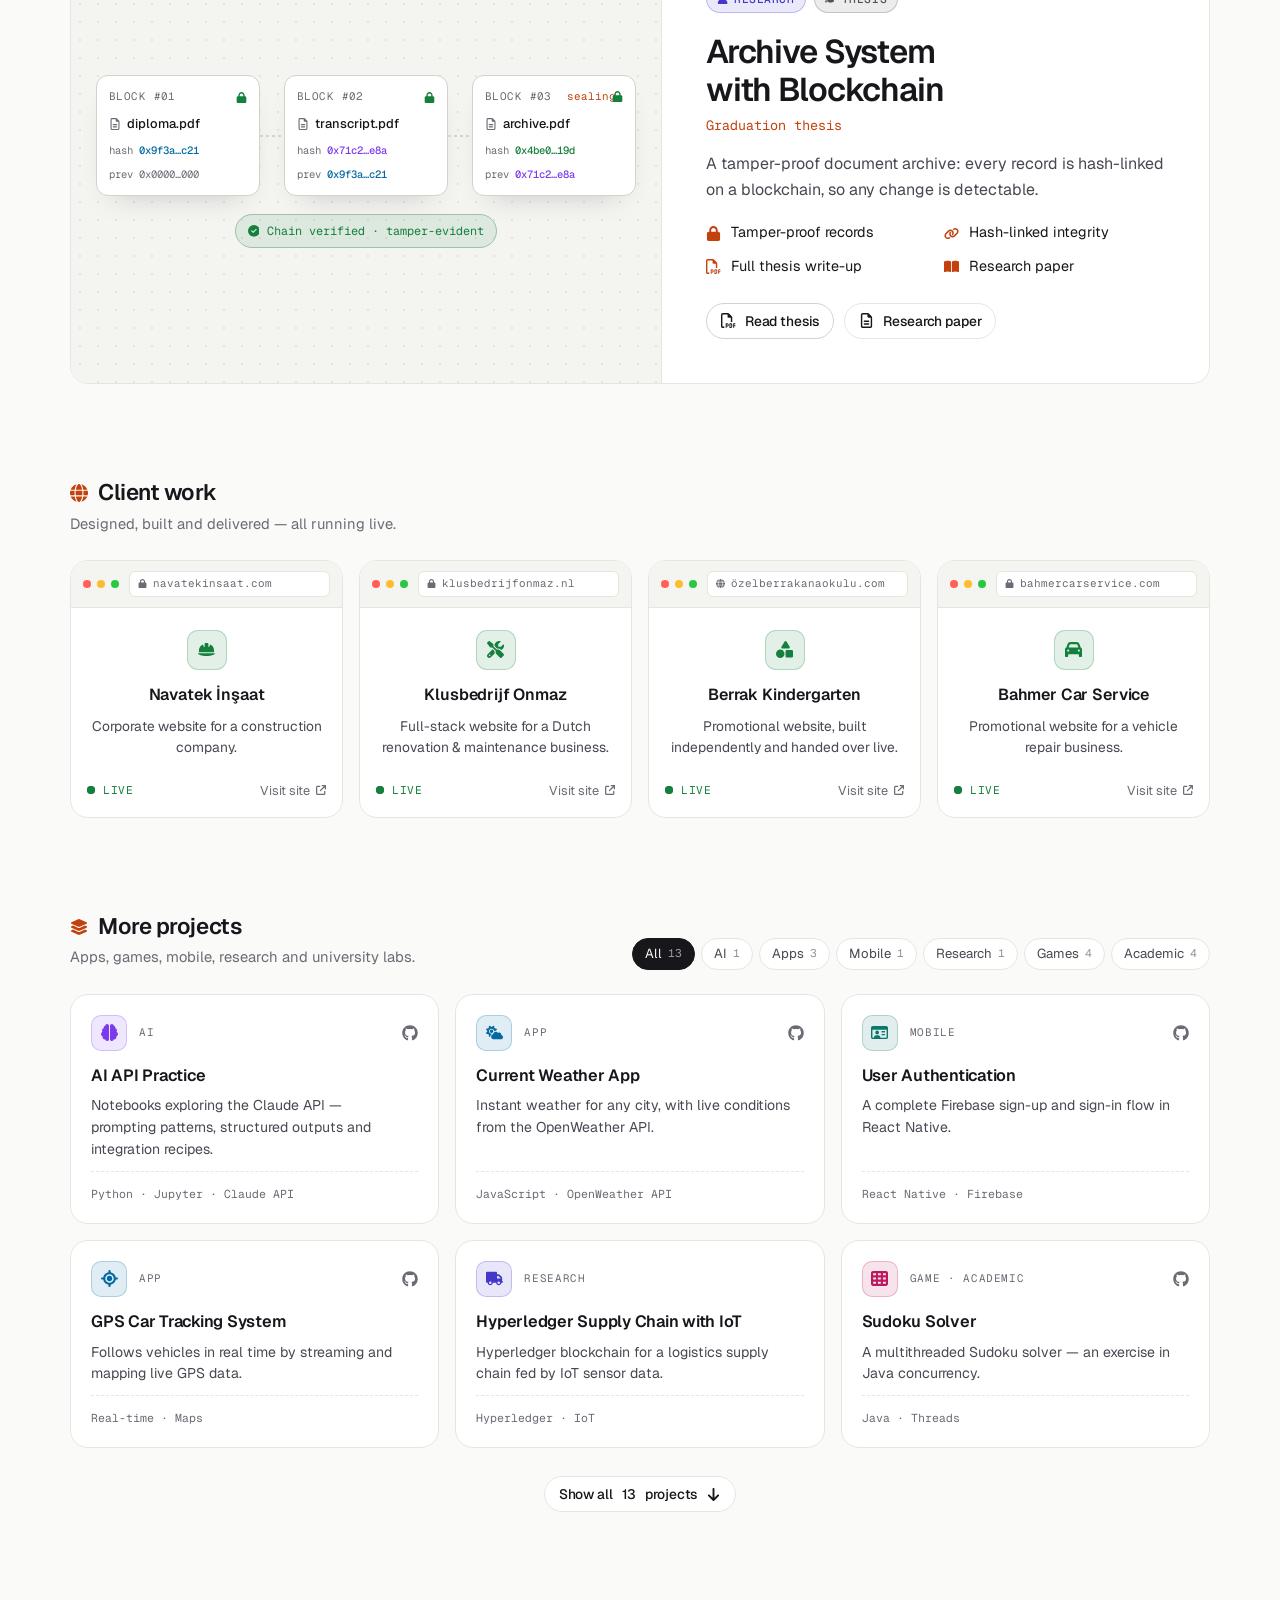
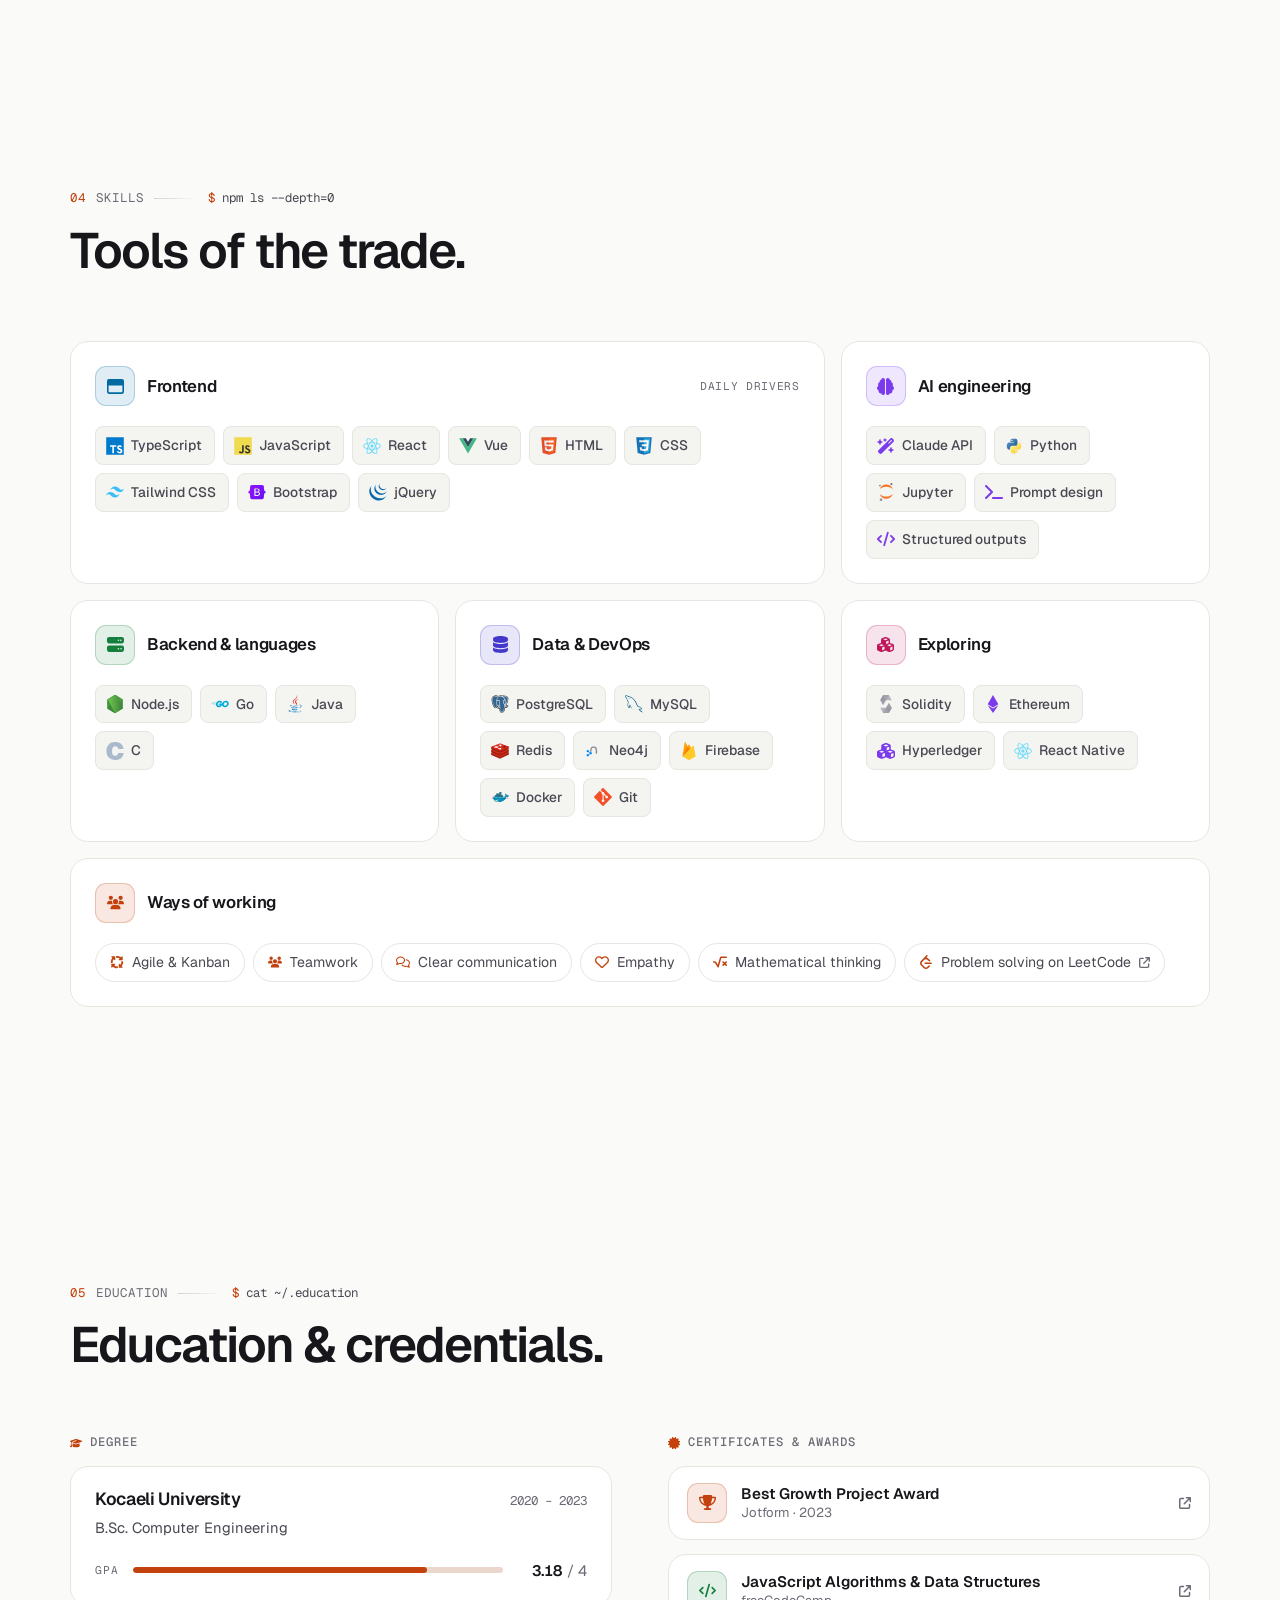
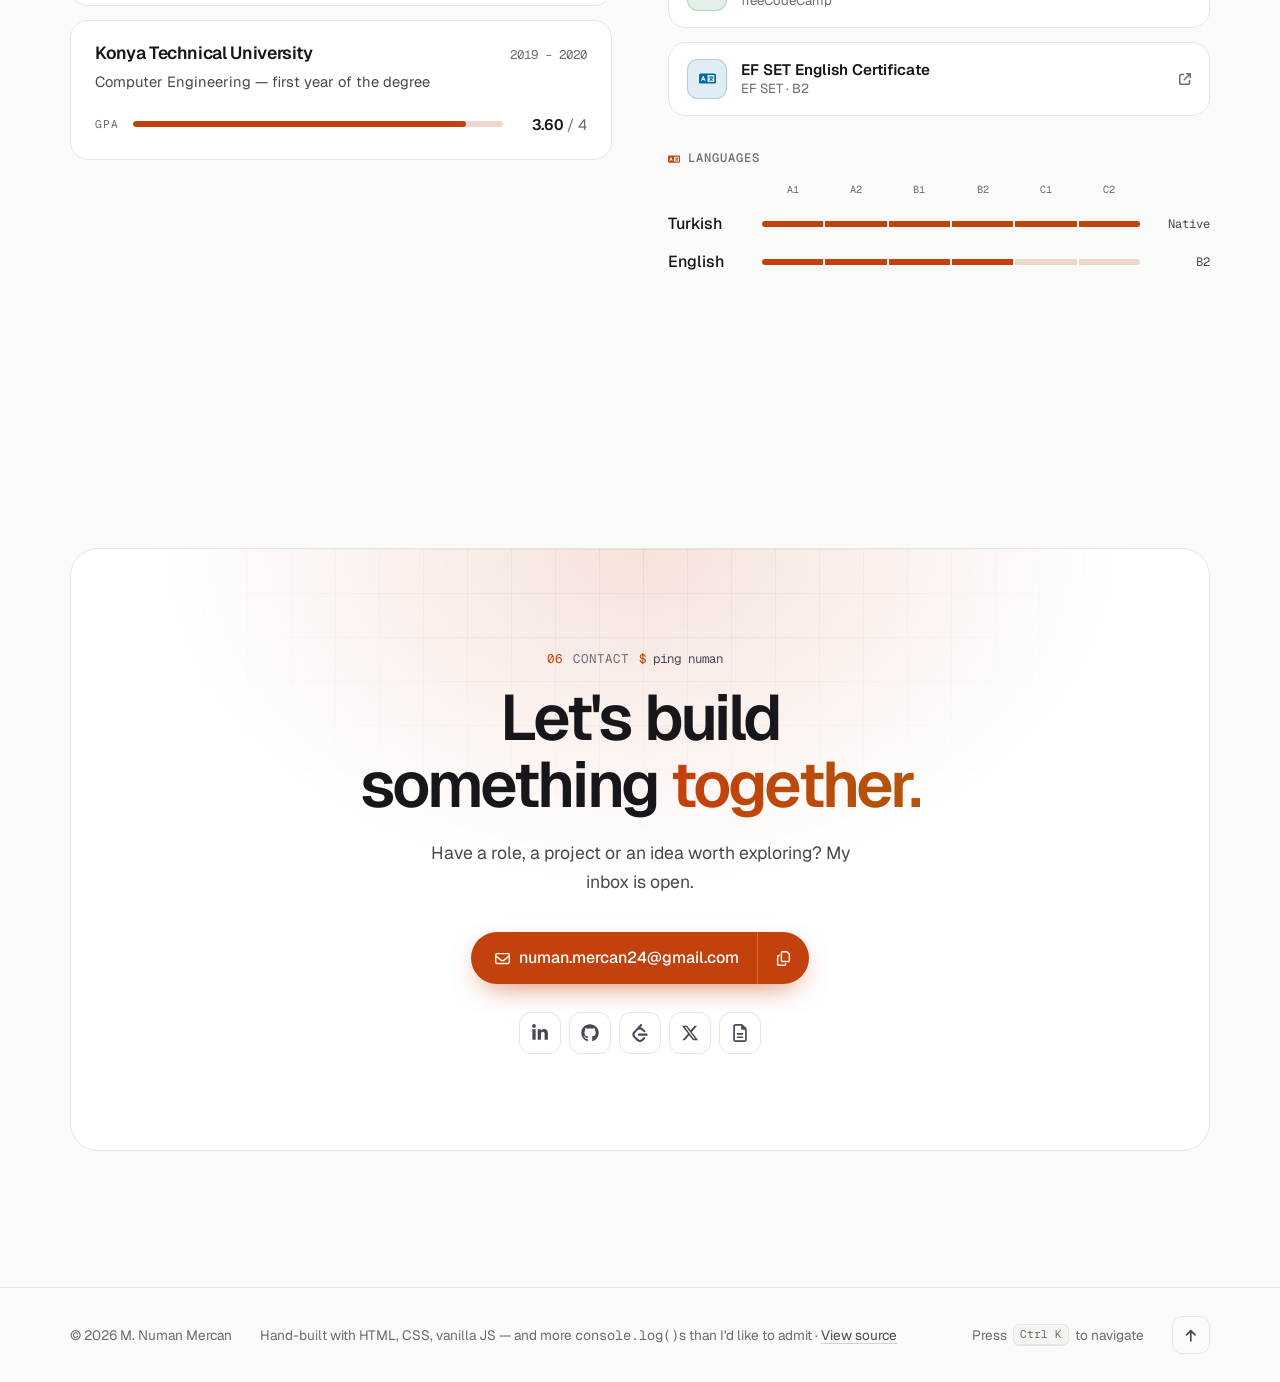
==== commit 3768714b: "fix: insider company name updated" ====
--- a/index.html
+++ b/index.html
@@ -470,7 +470,7 @@
                     <h3 class="xp-role">Web Developer</h3>
                     <p class="xp-company">
                       <a href="https://www.linkedin.com/company/insiderone/" target="_blank" rel="noopener noreferrer">
-                        Insider
+                        Insider One
                         <svg class="i" aria-hidden="true"><use href="#i-external" /></svg>
                       </a>
                     </p>
